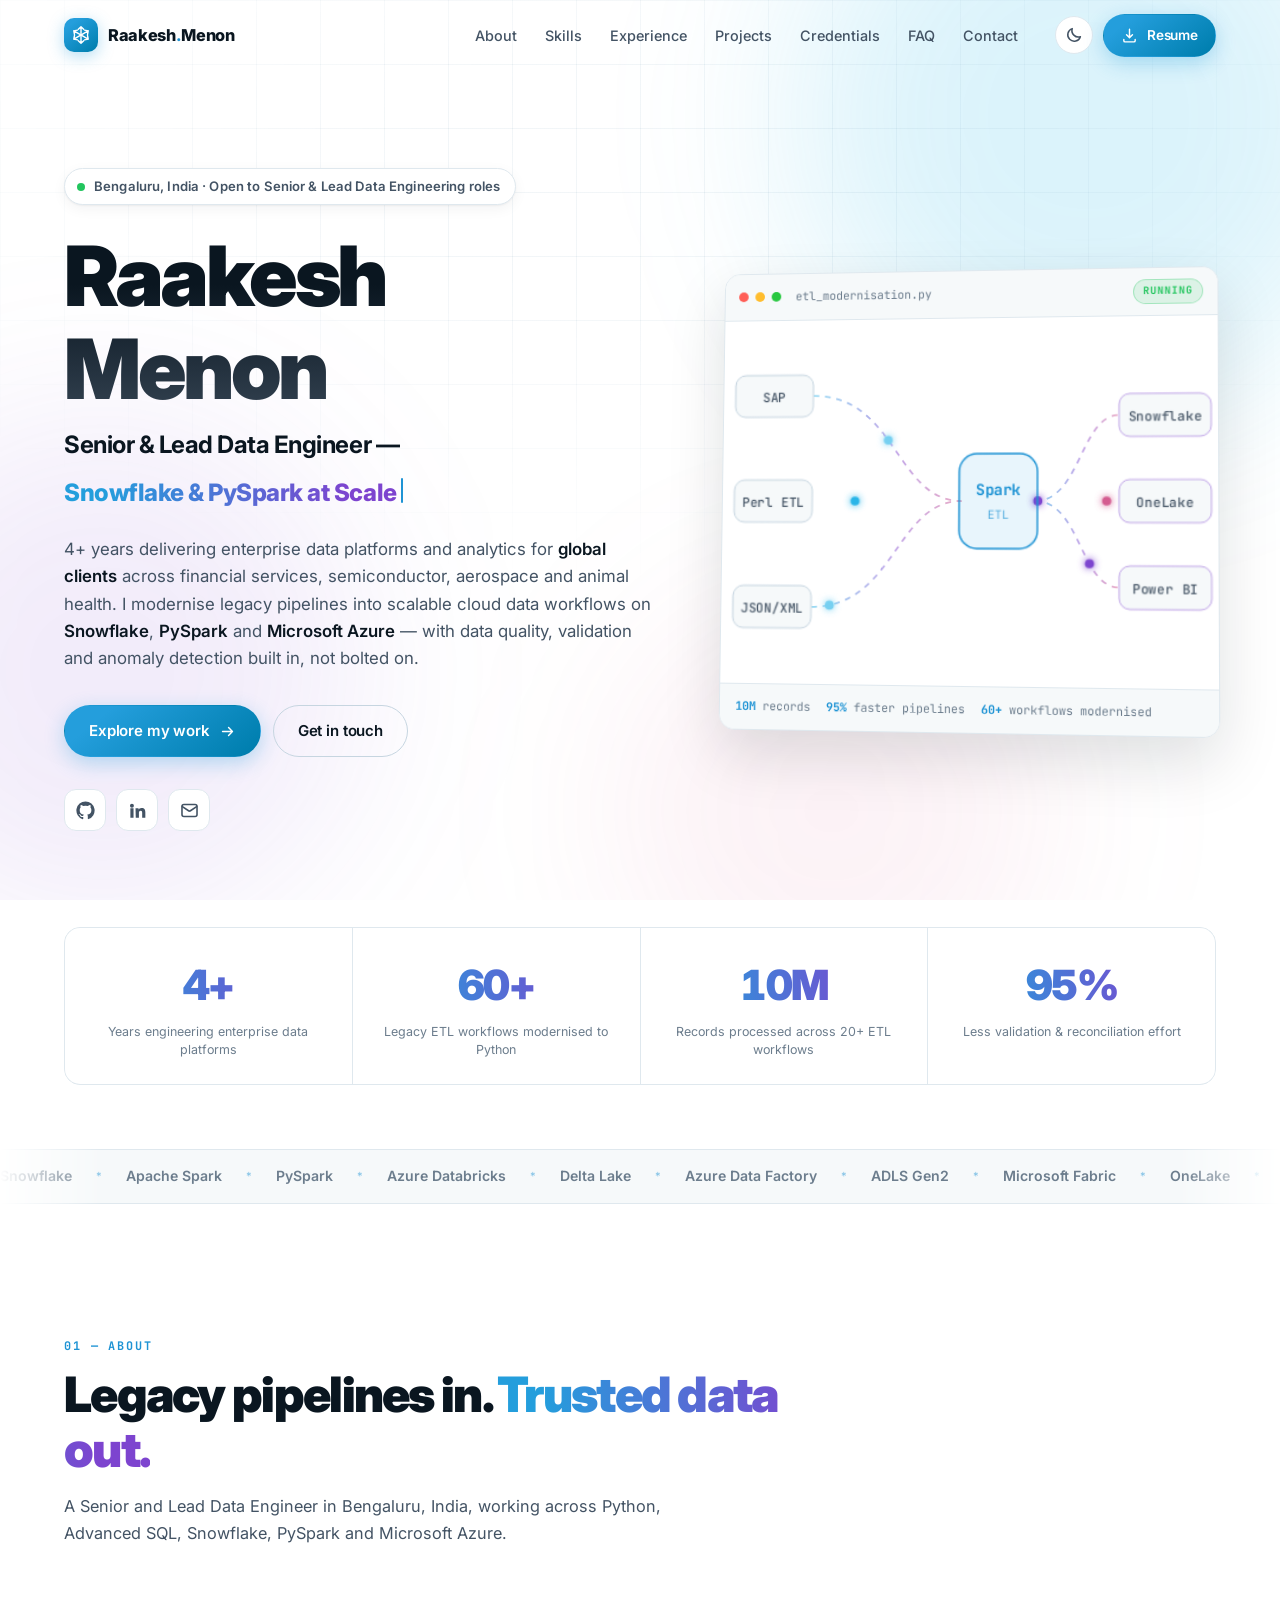
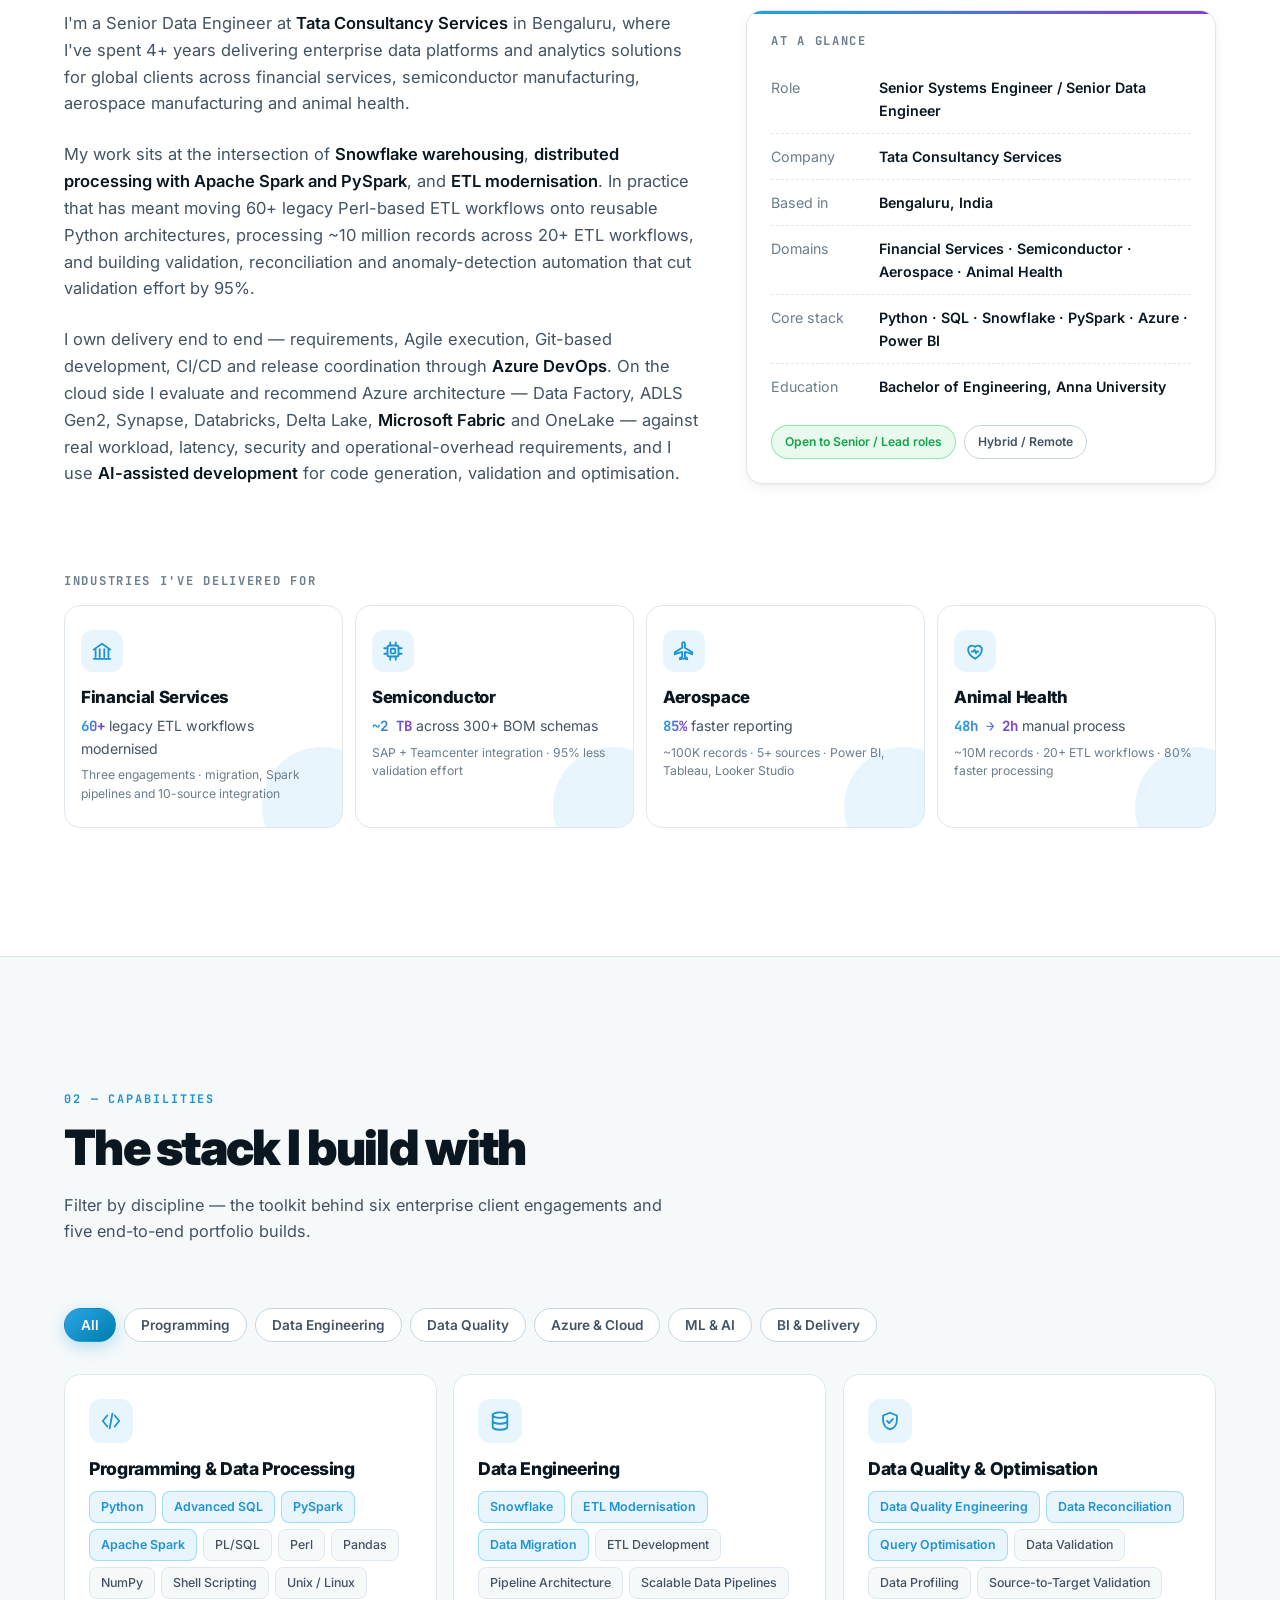
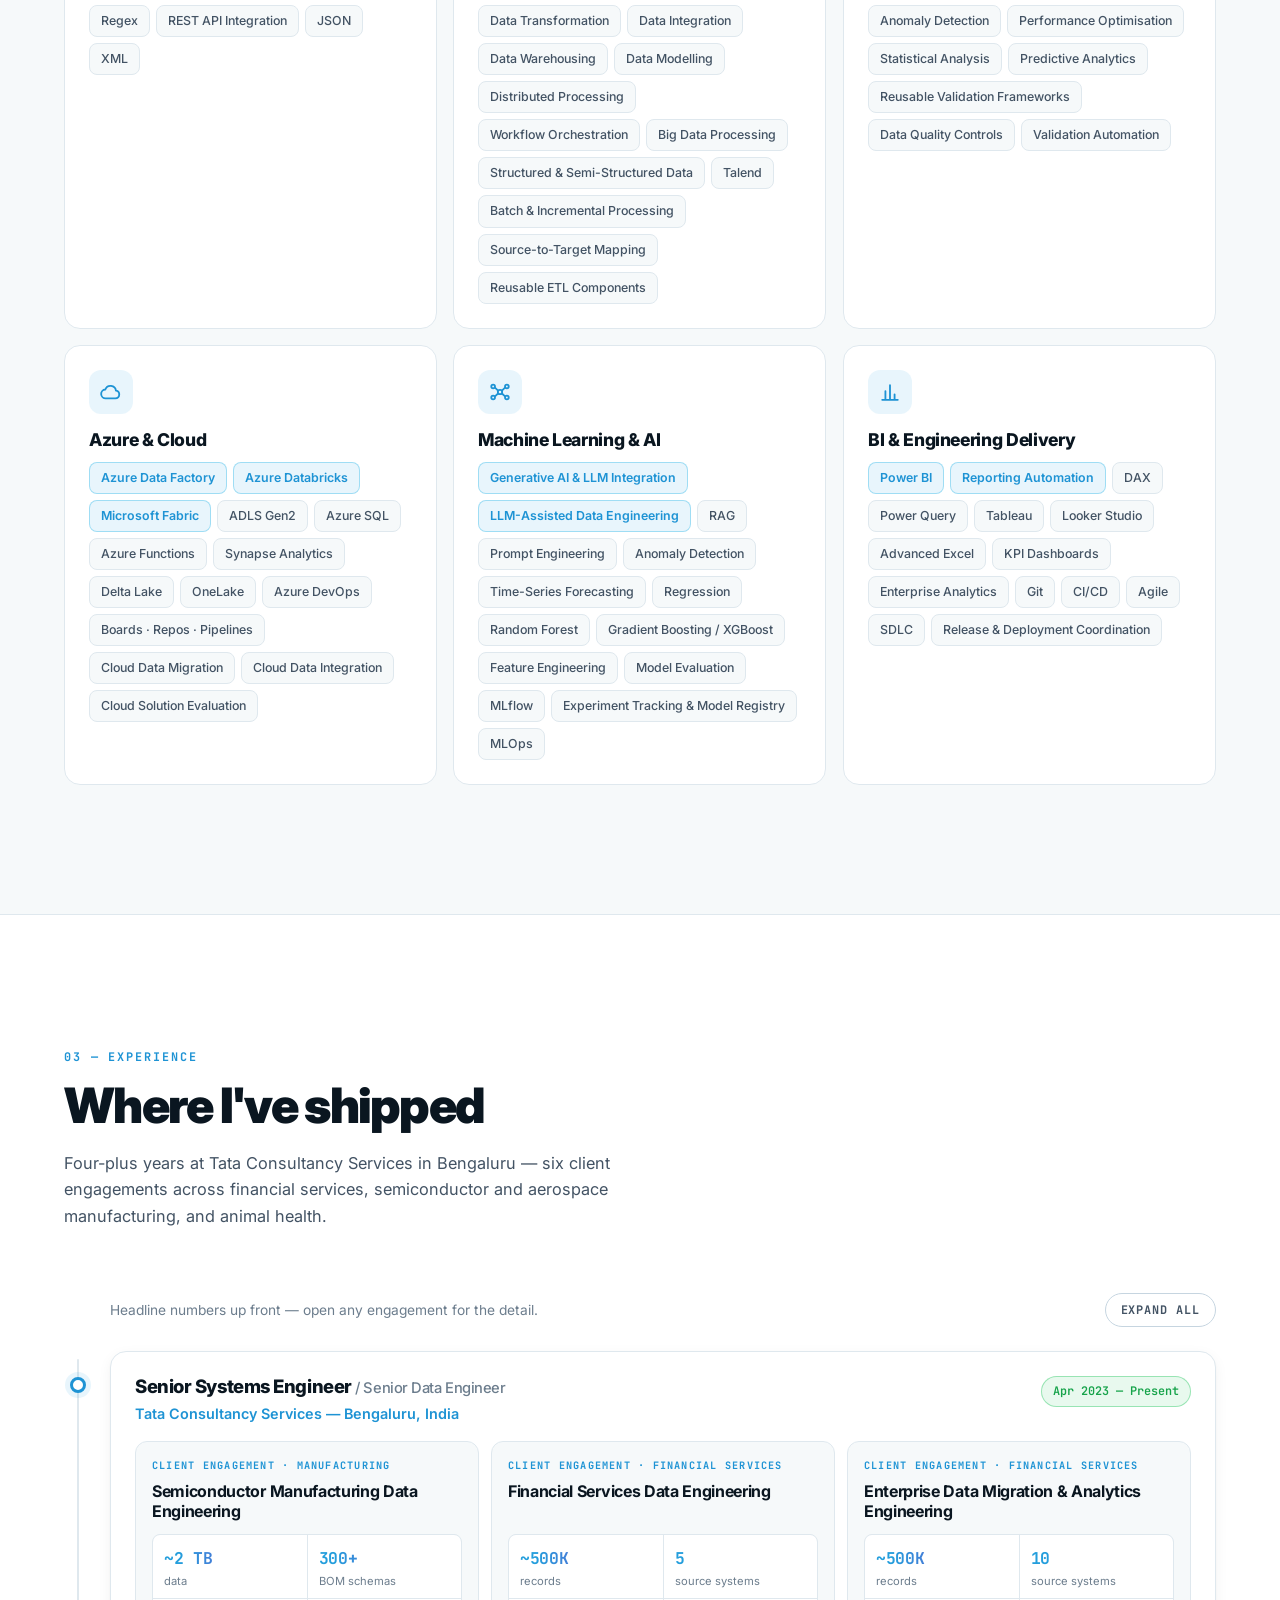
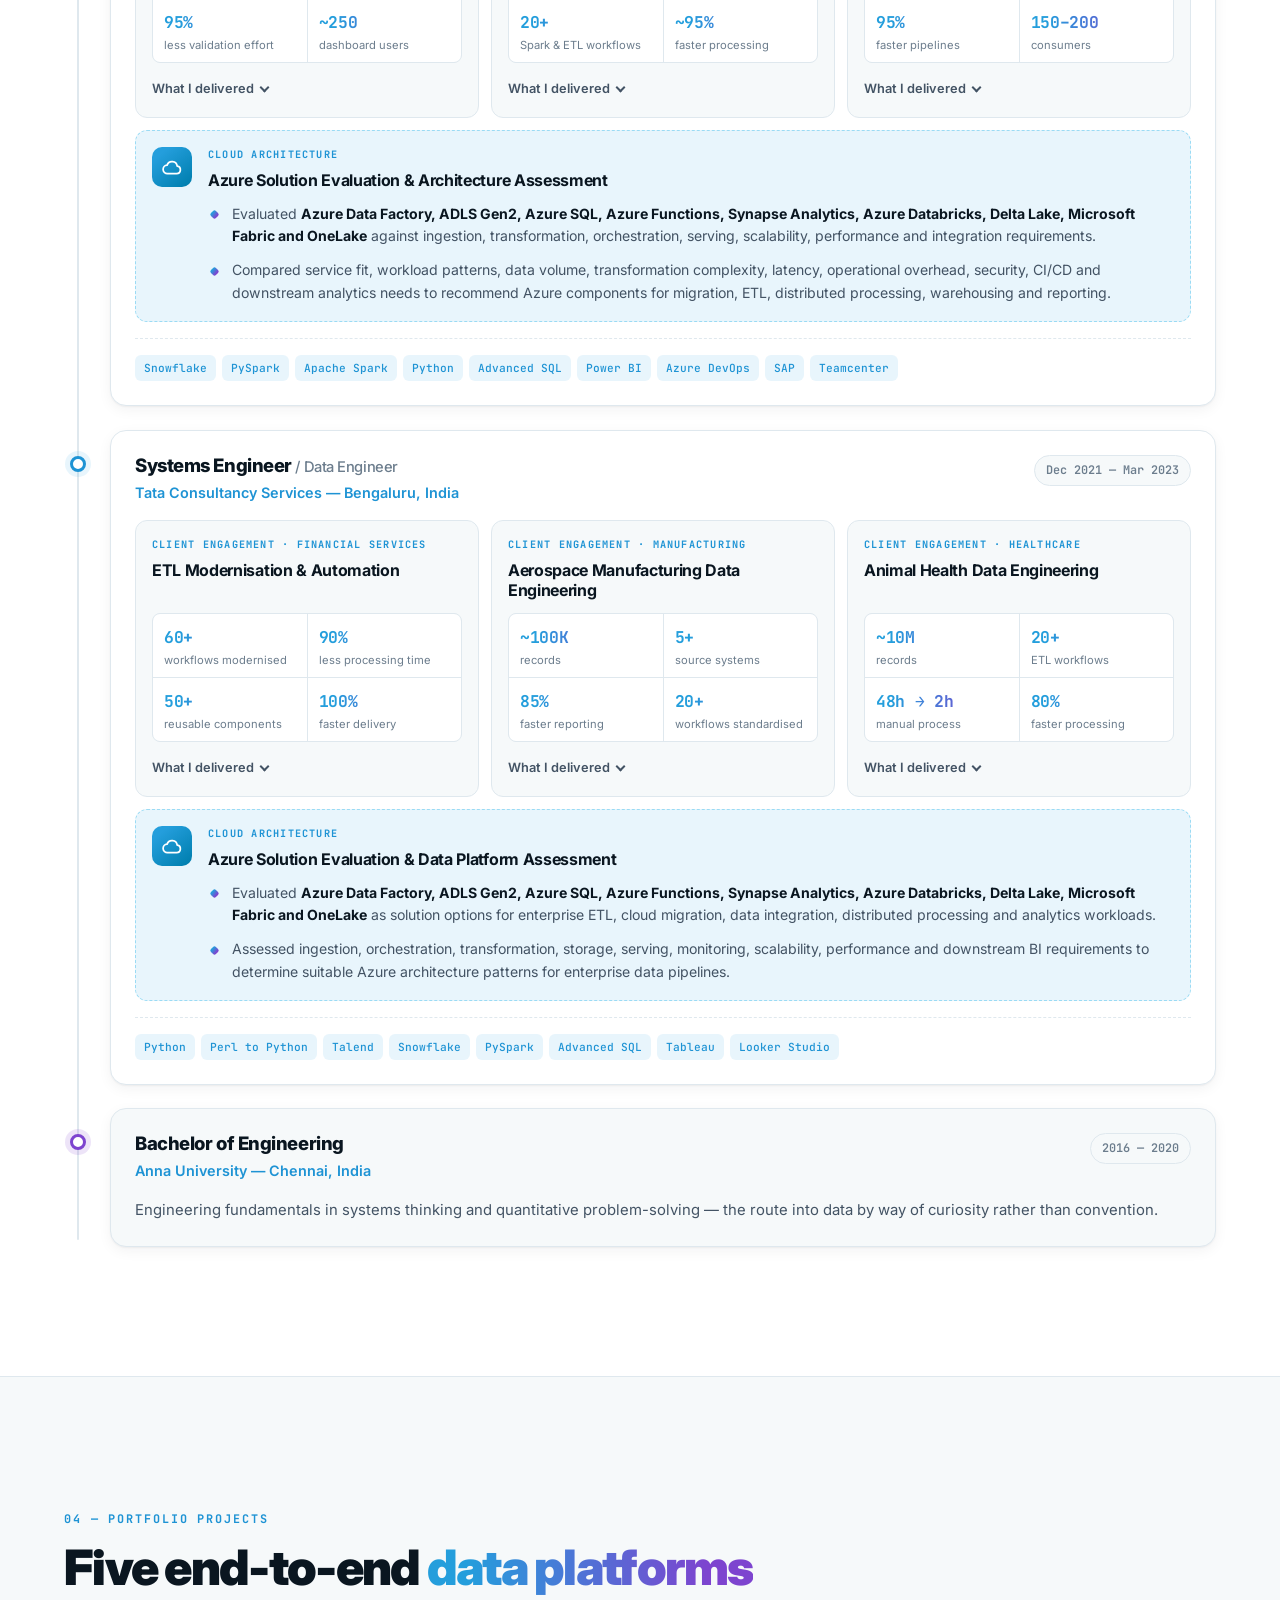
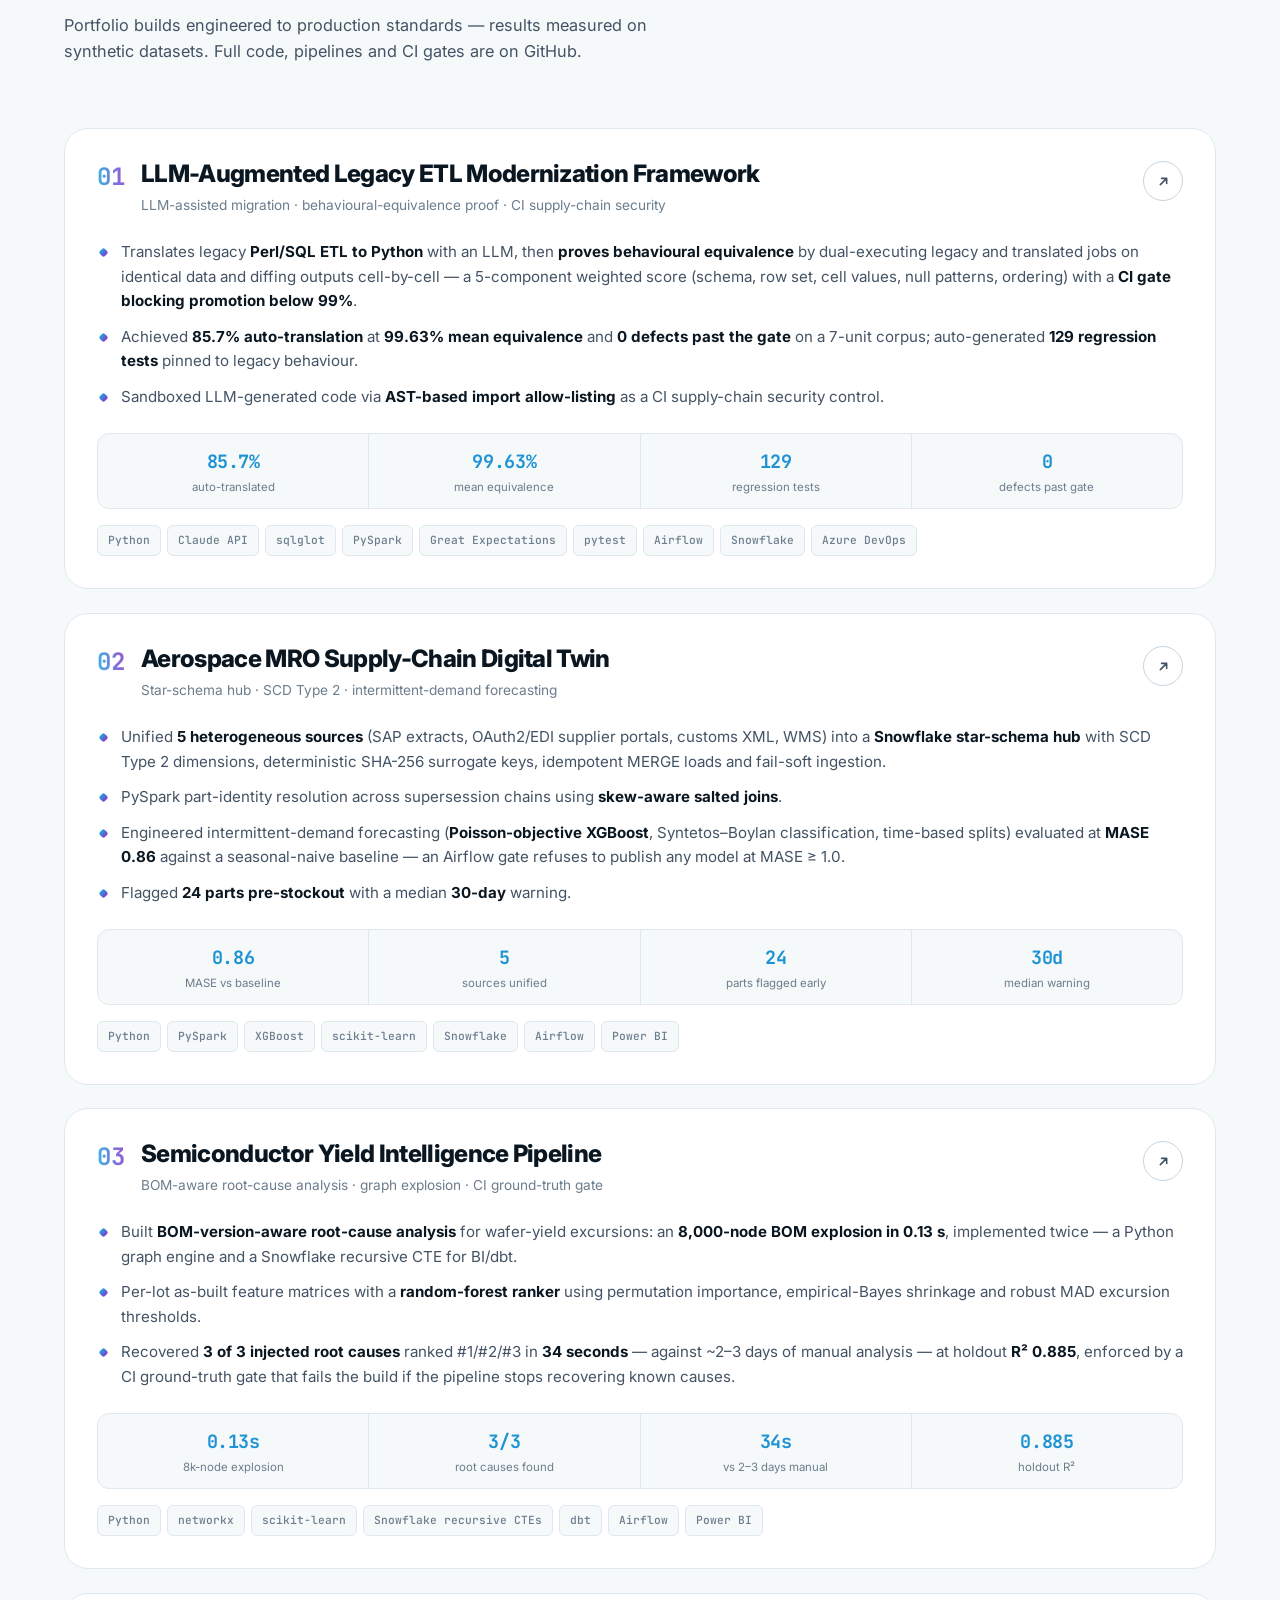
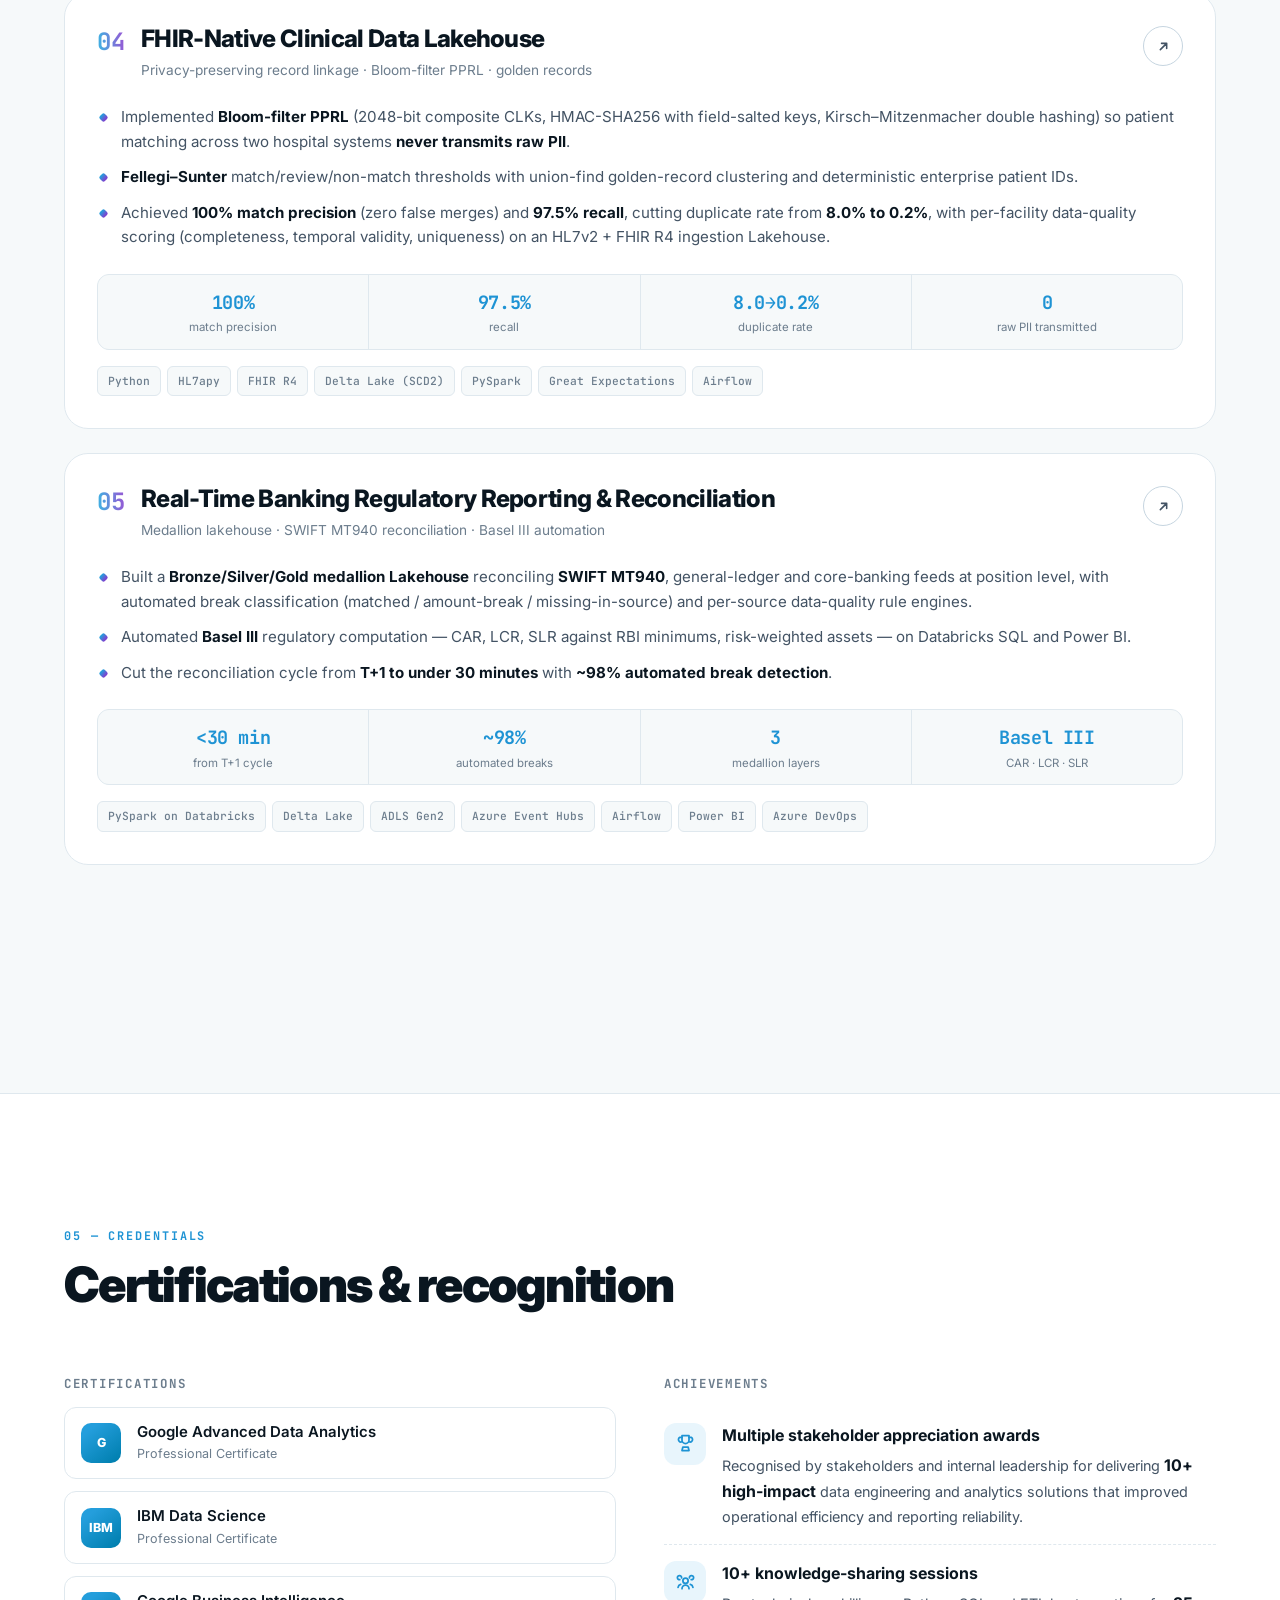
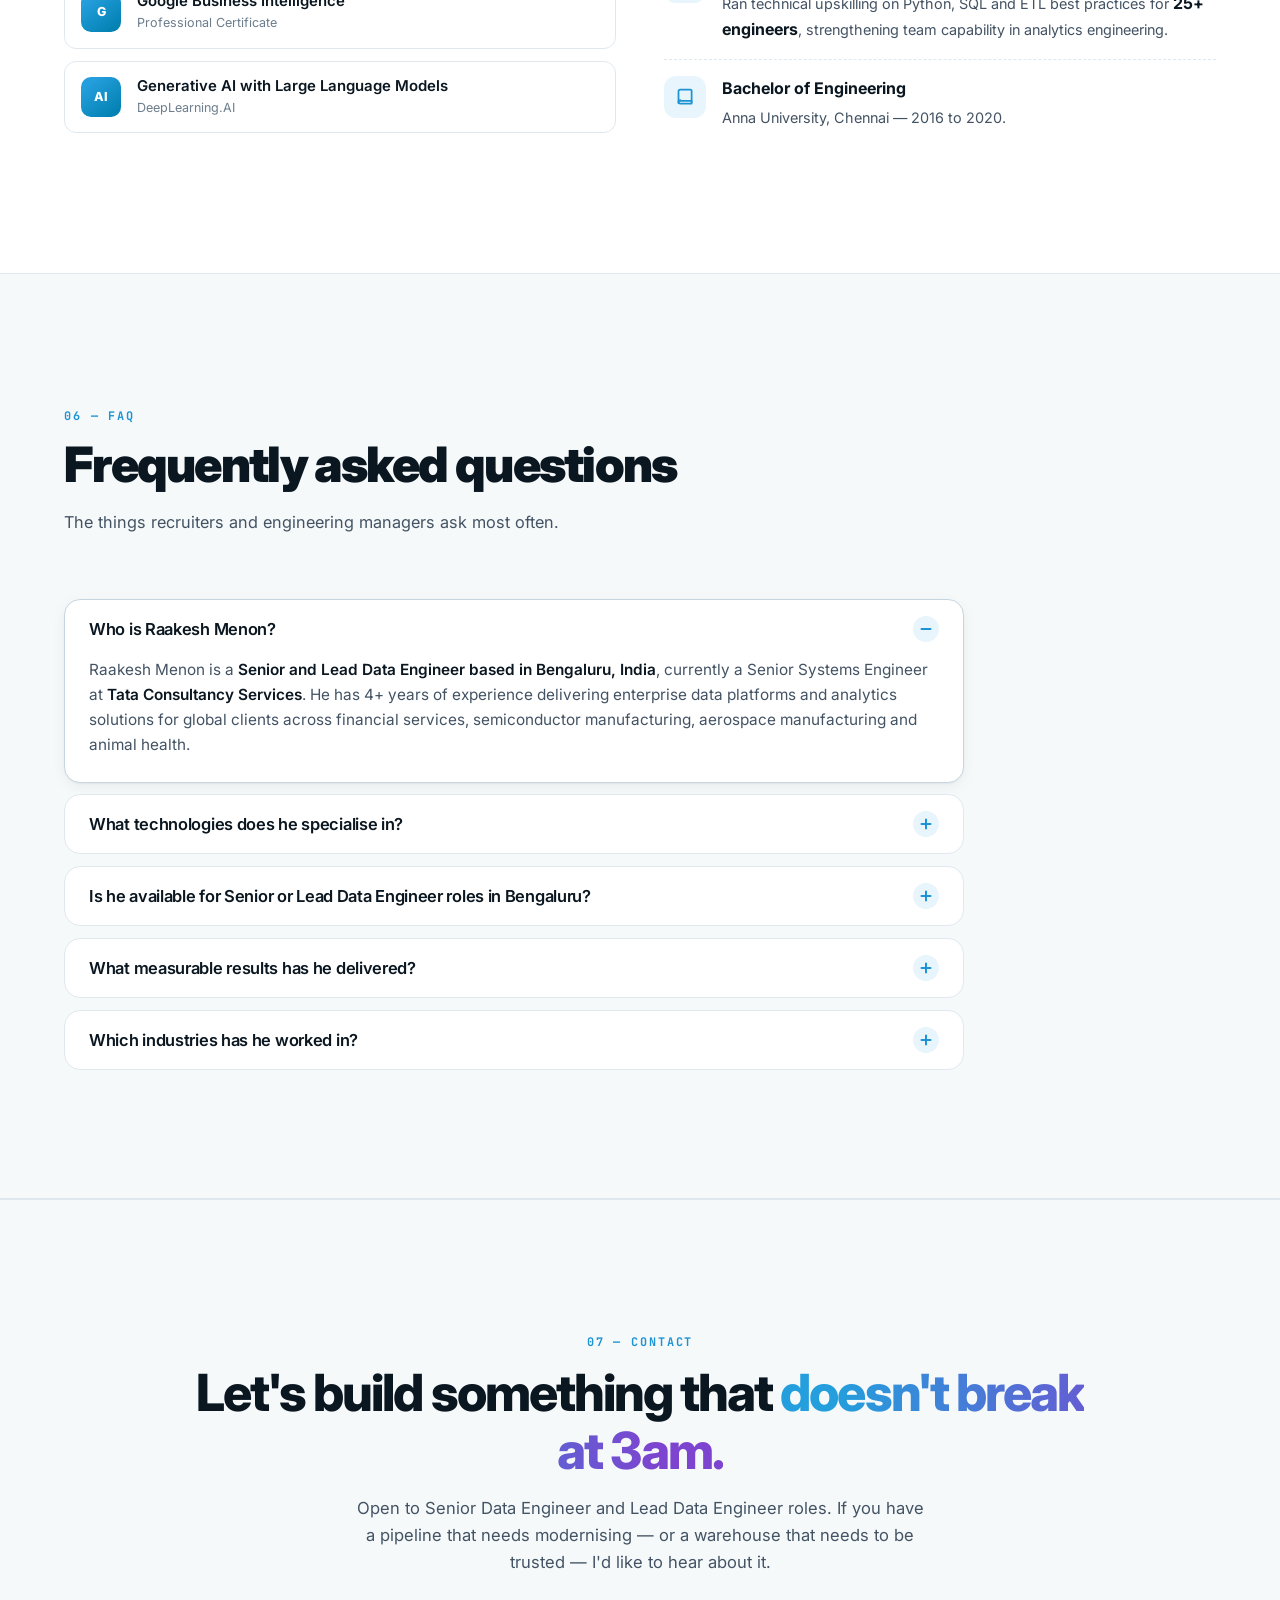
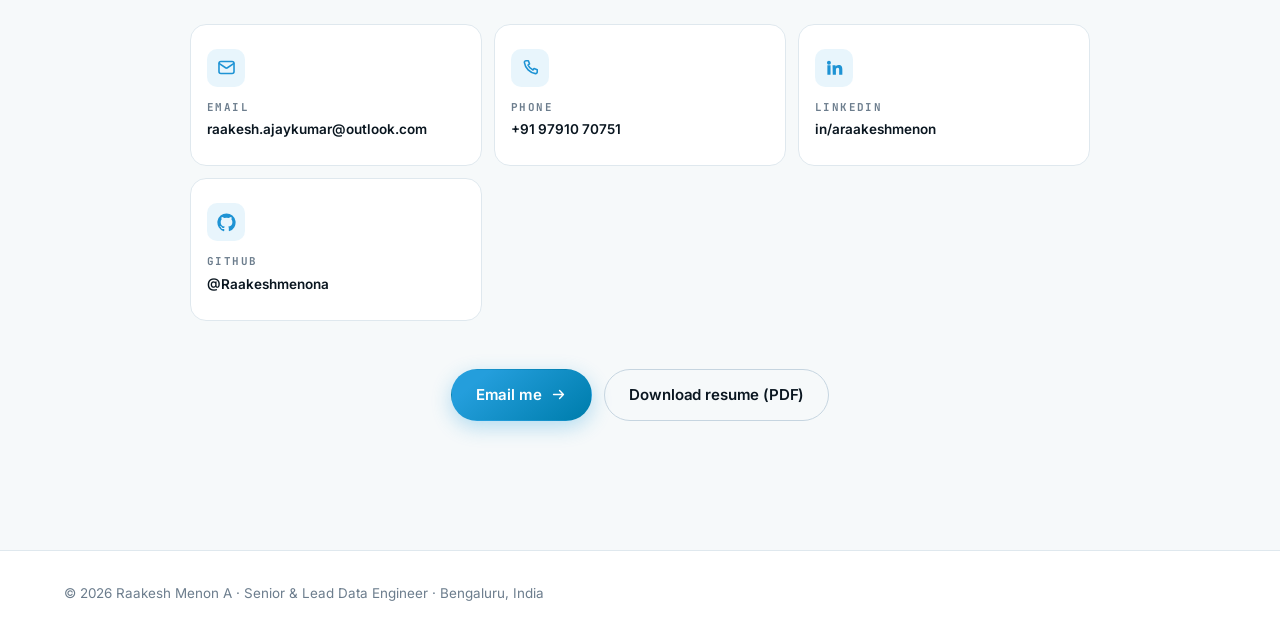
==== index.html @ 98d26bdc "updated changes" ====
<!DOCTYPE html>
<html lang="en-IN" data-theme="dark">
<head>
<meta charset="UTF-8" />
<meta name="viewport" content="width=device-width, initial-scale=1.0" />

<!-- ============ PRIMARY SEO ============ -->
<title>Raakesh Menon | Senior &amp; Lead Data Engineer in Bengaluru</title>
<meta name="description" content="Senior &amp; Lead Data Engineer in Bengaluru with 4+ years building Snowflake, PySpark and Azure data platforms for global clients. See projects and résumé." />
<meta name="author" content="Raakesh Menon A" />
<meta name="robots" content="index, follow, max-image-preview:large, max-snippet:-1, max-video-preview:-1" />
<meta name="googlebot" content="index, follow, max-image-preview:large, max-snippet:-1" />
<link rel="canonical" href="https://raakeshmenona.github.io/" />
<meta name="theme-color" content="#0a1018" />

<!-- Location signals for local/regional queries -->
<meta name="geo.region" content="IN-KA" />
<meta name="geo.placename" content="Bengaluru, Karnataka, India" />
<meta name="geo.position" content="12.9716;77.5946" />
<meta name="ICBM" content="12.9716, 77.5946" />

<!-- ============ OPEN GRAPH ============ -->
<meta property="og:type" content="profile" />
<meta property="og:site_name" content="Raakesh Menon — Senior Data Engineer" />
<meta property="og:locale" content="en_IN" />
<meta property="og:url" content="https://raakeshmenona.github.io/" />
<meta property="og:title" content="Raakesh Menon | Senior &amp; Lead Data Engineer in Bengaluru" />
<meta property="og:description" content="4+ years delivering enterprise data platforms on Snowflake, PySpark and Microsoft Azure for global clients across financial services, semiconductor, aerospace and animal health." />
<meta property="og:image" content="https://raakeshmenona.github.io/assets/img/og-cover.png" />
<meta property="og:image:width" content="1200" />
<meta property="og:image:height" content="630" />
<meta property="og:image:alt" content="Raakesh Menon, Senior &amp; Lead Data Engineer in Bengaluru — Snowflake, PySpark, Microsoft Azure" />
<meta property="profile:first_name" content="Raakesh" />
<meta property="profile:last_name" content="Menon" />

<!-- ============ TWITTER / X CARD ============ -->
<meta name="twitter:card" content="summary_large_image" />
<meta name="twitter:title" content="Raakesh Menon | Senior &amp; Lead Data Engineer in Bengaluru" />
<meta name="twitter:description" content="Snowflake · PySpark · Microsoft Azure · Python ETL modernisation. 4+ years delivering data platforms for global enterprise clients." />
<meta name="twitter:image" content="https://raakeshmenona.github.io/assets/img/og-cover.png" />
<meta name="twitter:image:alt" content="Raakesh Menon, Senior &amp; Lead Data Engineer in Bengaluru" />

<link rel="icon" href="data:image/svg+xml,%3Csvg xmlns='http://www.w3.org/2000/svg' viewBox='0 0 32 32'%3E%3Ctext y='26' font-size='26'%3E%E2%9D%84%3C/text%3E%3C/svg%3E" />
<link rel="apple-touch-icon" href="assets/img/og-cover.png" />
<link rel="manifest" href="site.webmanifest" />
<link rel="preconnect" href="https://fonts.googleapis.com" />
<link rel="preconnect" href="https://fonts.gstatic.com" crossorigin />
<link href="https://fonts.googleapis.com/css2?family=Inter:wght@400;500;600;700;800;900&family=JetBrains+Mono:wght@400;500;700&display=swap" rel="stylesheet" />
<link rel="stylesheet" href="assets/css/style.css" />

<script>
  /* Resolve the theme before first paint so there is no flash of the wrong palette. */
  (function () {
    var t;
    try { t = localStorage.getItem('rm-theme'); } catch (e) {}
    if (!t) t = window.matchMedia('(prefers-color-scheme: light)').matches ? 'light' : 'dark';
    document.documentElement.setAttribute('data-theme', t);
    var m = document.querySelector('meta[name="theme-color"]');
    if (m) m.setAttribute('content', t === 'dark' ? '#070d14' : '#ffffff');
  })();
</script>

<!-- ============ STRUCTURED DATA (schema.org) ============ -->
<script type="application/ld+json">
{
  "@context": "https://schema.org",
  "@graph": [
    {
      "@type": "Person",
      "@id": "https://raakeshmenona.github.io/#person",
      "name": "Raakesh Menon",
      "alternateName": [
        "Raakesh Menon A",
        "A Raakesh Menon"
      ],
      "givenName": "Raakesh",
      "familyName": "Menon",
      "jobTitle": [
        "Senior Data Engineer",
        "Lead Data Engineer"
      ],
      "description": "Senior and Lead Data Engineer based in Bengaluru, India, with 4+ years delivering enterprise data platforms and analytics solutions for global clients across financial services, semiconductor manufacturing, aerospace manufacturing and animal health. Strong in Python, Advanced SQL, Snowflake, PySpark, Apache Spark, ETL modernisation, data migration, data quality and Power BI, with hands-on Microsoft Azure data engineering and solution evaluation.",
      "url": "https://raakeshmenona.github.io/",
      "image": "https://raakeshmenona.github.io/assets/img/og-cover.png",
      "email": "mailto:raakesh.ajaykumar@outlook.com",
      "telephone": "+91-9791070751",
      "knowsLanguage": [
        "en",
        "ta"
      ],
      "address": {
        "@type": "PostalAddress",
        "addressLocality": "Bengaluru",
        "addressRegion": "Karnataka",
        "addressCountry": "IN"
      },
      "homeLocation": {
        "@type": "Place",
        "name": "Bengaluru, Karnataka, India",
        "geo": {
          "@type": "GeoCoordinates",
          "latitude": 12.9716,
          "longitude": 77.5946
        }
      },
      "worksFor": {
        "@type": "Organization",
        "name": "Tata Consultancy Services",
        "url": "https://www.tcs.com/"
      },
      "hasOccupation": {
        "@type": "Occupation",
        "name": "Senior Data Engineer",
        "occupationalCategory": "15-2051.00 Data Scientists / Data Engineers",
        "occupationLocation": {
          "@type": "City",
          "name": "Bengaluru",
          "containedInPlace": {
            "@type": "State",
            "name": "Karnataka"
          }
        },
        "skills": "Python, Advanced SQL, Snowflake, PySpark, Apache Spark, ETL modernisation, data migration, data modelling, distributed data processing, data quality engineering, data reconciliation, anomaly detection, Talend, Azure Data Factory, ADLS Gen2, Azure SQL, Azure Functions, Azure Synapse Analytics, Azure Databricks, Delta Lake, Microsoft Fabric, OneLake, Azure DevOps, Power BI, Tableau, Looker Studio"
      },
      "alumniOf": {
        "@type": "CollegeOrUniversity",
        "name": "Anna University",
        "address": {
          "@type": "PostalAddress",
          "addressLocality": "Chennai",
          "addressRegion": "Tamil Nadu",
          "addressCountry": "IN"
        }
      },
      "knowsAbout": [
        "Snowflake Data Warehousing",
        "Apache Spark",
        "PySpark",
        "Python Data Engineering",
        "Advanced SQL",
        "ETL Development",
        "ETL Modernisation",
        "Data Migration",
        "Data Modelling",
        "Distributed Data Processing",
        "Workflow Orchestration",
        "Talend",
        "Data Quality Engineering",
        "Data Validation",
        "Data Reconciliation",
        "Anomaly Detection",
        "Query Optimisation",
        "Microsoft Azure",
        "Azure Data Factory",
        "Azure Data Lake Storage Gen2",
        "Azure Synapse Analytics",
        "Azure Databricks",
        "Delta Lake",
        "Microsoft Fabric",
        "OneLake",
        "Azure DevOps CI/CD",
        "Power BI",
        "Machine Learning",
        "MLOps",
        "Generative AI",
        "Retrieval-Augmented Generation",
        "LLM-Assisted Data Engineering"
      ],
      "hasCredential": [
        {
          "@type": "EducationalOccupationalCredential",
          "name": "Google Advanced Data Analytics Professional Certificate",
          "credentialCategory": "Professional Certificate",
          "recognizedBy": {
            "@type": "Organization",
            "name": "Google"
          }
        },
        {
          "@type": "EducationalOccupationalCredential",
          "name": "IBM Data Science Professional Certificate",
          "credentialCategory": "Professional Certificate",
          "recognizedBy": {
            "@type": "Organization",
            "name": "IBM"
          }
        },
        {
          "@type": "EducationalOccupationalCredential",
          "name": "Google Business Intelligence Professional Certificate",
          "credentialCategory": "Professional Certificate",
          "recognizedBy": {
            "@type": "Organization",
            "name": "Google"
          }
        },
        {
          "@type": "EducationalOccupationalCredential",
          "name": "Generative AI with Large Language Models",
          "credentialCategory": "Certificate",
          "recognizedBy": {
            "@type": "Organization",
            "name": "DeepLearning.AI"
          }
        }
      ],
      "sameAs": [
        "https://github.com/Raakeshmenona",
        "https://www.linkedin.com/in/araakeshmenon/"
      ]
    },
    {
      "@type": "WebSite",
      "@id": "https://raakeshmenona.github.io/#website",
      "url": "https://raakeshmenona.github.io/",
      "name": "Raakesh Menon — Senior Data Engineer",
      "description": "Portfolio of Raakesh Menon, a Senior and Lead Data Engineer in Bengaluru specialising in Snowflake, PySpark and Microsoft Azure.",
      "inLanguage": "en-IN",
      "publisher": {
        "@id": "https://raakeshmenona.github.io/#person"
      }
    },
    {
      "@type": "ProfilePage",
      "@id": "https://raakeshmenona.github.io/#webpage",
      "url": "https://raakeshmenona.github.io/",
      "name": "Raakesh Menon | Senior & Lead Data Engineer in Bengaluru",
      "isPartOf": {
        "@id": "https://raakeshmenona.github.io/#website"
      },
      "about": {
        "@id": "https://raakeshmenona.github.io/#person"
      },
      "mainEntity": {
        "@id": "https://raakeshmenona.github.io/#person"
      },
      "primaryImageOfPage": "https://raakeshmenona.github.io/assets/img/og-cover.png",
      "inLanguage": "en-IN"
    },
    {
      "@type": "ItemList",
      "@id": "https://raakeshmenona.github.io/#projects",
      "name": "Data engineering projects by Raakesh Menon",
      "itemListOrder": "https://schema.org/ItemListOrderAscending",
      "numberOfItems": 5,
      "itemListElement": [
        {
          "@type": "ListItem",
          "position": 1,
          "item": {
            "@type": "SoftwareSourceCode",
            "name": "LLM-Augmented Legacy ETL Modernization Framework",
            "description": "Translates legacy Perl/SQL ETL to Python with an LLM and proves behavioural equivalence by dual-executing both versions and diffing outputs cell-by-cell, with a CI gate blocking promotion below 99% equivalence.",
            "codeRepository": "https://github.com/Raakeshmenona/etl-modernization-framework",
            "programmingLanguage": "Python",
            "author": {
              "@id": "https://raakeshmenona.github.io/#person"
            }
          }
        },
        {
          "@type": "ListItem",
          "position": 2,
          "item": {
            "@type": "SoftwareSourceCode",
            "name": "Aerospace MRO Supply-Chain Digital Twin",
            "description": "Unifies five heterogeneous sources into a Snowflake star-schema hub with SCD Type 2 dimensions, plus Poisson-objective XGBoost intermittent-demand forecasting evaluated at MASE 0.86.",
            "codeRepository": "https://github.com/Raakeshmenona/aerospace-mro-digital-twin",
            "programmingLanguage": "Python",
            "author": {
              "@id": "https://raakeshmenona.github.io/#person"
            }
          }
        },
        {
          "@type": "ListItem",
          "position": 3,
          "item": {
            "@type": "SoftwareSourceCode",
            "name": "Semiconductor Yield Intelligence Pipeline",
            "description": "BOM-version-aware root-cause analysis for wafer-yield excursions with an 8,000-node BOM explosion in 0.13 seconds and a random-forest ranker guarded by a CI ground-truth gate.",
            "codeRepository": "https://github.com/Raakeshmenona/semiconductor-yield-intelligence",
            "programmingLanguage": "Python",
            "author": {
              "@id": "https://raakeshmenona.github.io/#person"
            }
          }
        },
        {
          "@type": "ListItem",
          "position": 4,
          "item": {
            "@type": "SoftwareSourceCode",
            "name": "FHIR-Native Clinical Data Lakehouse",
            "description": "Bloom-filter privacy-preserving record linkage across two hospital systems with 100% match precision and 97.5% recall, on an HL7v2 and FHIR R4 ingestion Lakehouse.",
            "codeRepository": "https://github.com/Raakeshmenona/fhir-clinical-lakehouse",
            "programmingLanguage": "Python",
            "author": {
              "@id": "https://raakeshmenona.github.io/#person"
            }
          }
        },
        {
          "@type": "ListItem",
          "position": 5,
          "item": {
            "@type": "SoftwareSourceCode",
            "name": "Real-Time Banking Regulatory Reporting & Reconciliation Platform",
            "description": "Bronze/Silver/Gold medallion Lakehouse reconciling SWIFT MT940, general-ledger and core-banking feeds, with automated Basel III computation cutting the reconciliation cycle from T+1 to under 30 minutes.",
            "codeRepository": "https://github.com/Raakeshmenona/banking-regulatory-platform",
            "programmingLanguage": "Python",
            "author": {
              "@id": "https://raakeshmenona.github.io/#person"
            }
          }
        }
      ]
    },
    {
      "@type": "FAQPage",
      "@id": "https://raakeshmenona.github.io/#faq",
      "mainEntity": [
        {
          "@type": "Question",
          "name": "Who is Raakesh Menon?",
          "acceptedAnswer": {
            "@type": "Answer",
            "text": "Raakesh Menon is a Senior and Lead Data Engineer based in Bengaluru, India, currently a Senior Systems Engineer at Tata Consultancy Services. He has 4+ years of experience delivering enterprise data platforms and analytics solutions for global clients across financial services, semiconductor manufacturing, aerospace manufacturing and animal health."
          }
        },
        {
          "@type": "Question",
          "name": "What technologies does Raakesh Menon specialise in?",
          "acceptedAnswer": {
            "@type": "Answer",
            "text": "Python, Advanced SQL, Snowflake, PySpark and Apache Spark for ETL modernisation, data migration and distributed processing, plus Talend and Power BI. On Microsoft Azure he works across Azure Data Factory, ADLS Gen2, Azure SQL, Azure Functions, Synapse Analytics, Azure Databricks, Delta Lake, Microsoft Fabric and OneLake, with Azure DevOps for CI/CD."
          }
        },
        {
          "@type": "Question",
          "name": "Is Raakesh Menon available for Senior or Lead Data Engineer roles in Bengaluru?",
          "acceptedAnswer": {
            "@type": "Answer",
            "text": "Yes. He is open to Senior Data Engineer and Lead Data Engineer roles in Bengaluru, as well as hybrid and remote positions. He can be reached at raakesh.ajaykumar@outlook.com or on +91 97910 70751."
          }
        },
        {
          "@type": "Question",
          "name": "What measurable results has Raakesh Menon delivered?",
          "acceptedAnswer": {
            "@type": "Answer",
            "text": "He modernised 60+ legacy Perl-based ETL workflows into reusable Python architectures, cutting processing time by 90%; processed about 10 million records across 20+ ETL workflows and reduced a 48-hour manual process to about 2 hours; and cut validation and reconciliation effort by 95% on roughly 2 TB of semiconductor manufacturing data, with pipeline and reporting performance improved by 95%."
          }
        },
        {
          "@type": "Question",
          "name": "Which industries has Raakesh Menon worked in?",
          "acceptedAnswer": {
            "@type": "Answer",
            "text": "Financial services, semiconductor manufacturing, aerospace manufacturing and animal health — six client engagements delivered through Tata Consultancy Services."
          }
        }
      ]
    }
  ]
}
</script>
</head>
<body>

<!-- ============ SCROLL PROGRESS ============ -->
<div class="scroll-progress" id="scrollProgress" aria-hidden="true"></div>

<!-- ============ AMBIENT BACKGROUND ============ -->
<div class="ambient" aria-hidden="true">
  <span class="blob blob--1"></span>
  <span class="blob blob--2"></span>
  <span class="blob blob--3"></span>
  <div class="grid-veil"></div>
</div>

<a class="skip-link" href="#main">Skip to content</a>

<!-- ============ NAV ============ -->
<header class="nav" id="nav">
  <div class="nav__inner container">
    <a class="brand" href="#hero" aria-label="Raakesh Menon — home">
      <span class="brand__mark" aria-hidden="true">
        <svg viewBox="0 0 24 24" fill="none" stroke="currentColor" stroke-width="1.7" stroke-linecap="round">
          <path d="M12 2v20M12 2 8.8 5.2M12 2l3.2 3.2M12 22l-3.2-3.2M12 22l3.2-3.2"/>
          <path d="M3.34 7 20.66 17M3.34 7l.86 4.4M3.34 7l4.4-.86M20.66 17l-4.4.86M20.66 17l-.86-4.4"/>
          <path d="M3.34 17 20.66 7M3.34 17l4.4.86M3.34 17l.86-4.4M20.66 7l-.86 4.4M20.66 7l-4.4-.86"/>
        </svg>
      </span>
      <span class="brand__text">Raakesh<span class="brand__dot">.</span>Menon</span>
    </a>

    <nav class="nav__links" id="navLinks" aria-label="Primary">
      <a href="#about">About</a>
      <a href="#skills">Skills</a>
      <a href="#experience">Experience</a>
      <a href="#projects">Projects</a>
      <a href="#credentials">Credentials</a>
      <a href="#faq">FAQ</a>
      <a href="#contact">Contact</a>
    </nav>

    <div class="nav__actions">
      <button class="theme-toggle" id="themeToggle" type="button" aria-label="Toggle colour theme" title="Toggle light / dark">
        <svg class="icon-sun" viewBox="0 0 24 24" fill="none" stroke="currentColor" stroke-width="2" stroke-linecap="round">
          <circle cx="12" cy="12" r="4.2"/><path d="M12 2v2.4M12 19.6V22M4.2 4.2l1.7 1.7M18.1 18.1l1.7 1.7M2 12h2.4M19.6 12H22M4.2 19.8l1.7-1.7M18.1 5.9l1.7-1.7"/>
        </svg>
        <svg class="icon-moon" viewBox="0 0 24 24" fill="none" stroke="currentColor" stroke-width="2" stroke-linecap="round" stroke-linejoin="round">
          <path d="M20.5 14.3A8.6 8.6 0 0 1 9.7 3.5a8.6 8.6 0 1 0 10.8 10.8Z"/>
        </svg>
      </button>

      <a class="btn btn--sm btn--primary nav__cta" href="assets/files/Raakesh_Menon_Senior_Data_Engineer_Resume.pdf" download>
        <svg viewBox="0 0 24 24" fill="none" stroke="currentColor" stroke-width="2" stroke-linecap="round" stroke-linejoin="round"><path d="M12 3v12m0 0 4.2-4.2M12 15l-4.2-4.2M4 17.5v1.8A1.7 1.7 0 0 0 5.7 21h12.6a1.7 1.7 0 0 0 1.7-1.7v-1.8"/></svg>
        Resume
      </a>

      <button class="nav__burger" id="navBurger" type="button" aria-label="Open menu" aria-expanded="false" aria-controls="navLinks">
        <span></span><span></span><span></span>
      </button>
    </div>
  </div>
</header>

<main id="main">

<!-- ============ HERO ============ -->
<section class="hero" id="hero">
  <div class="container hero__grid">

    <div class="hero__copy">
      <p class="hero__eyebrow reveal">
        <span class="pulse-dot" aria-hidden="true"></span>
        Bengaluru, India · Open to Senior &amp; Lead Data Engineering roles
      </p>

      <h1 class="hero__title reveal" data-reveal-delay="60">Raakesh Menon<span class="sr-only"> — Senior &amp; Lead Data Engineer in Bengaluru, India</span></h1>

      <p class="hero__role reveal" data-reveal-delay="120">
        <span class="hero__role-static">Senior &amp; Lead Data Engineer —</span>
        <span class="rotator" id="rotator" aria-live="polite"><span class="rotator__text">Snowflake &amp; PySpark at Scale</span><span class="rotator__caret" aria-hidden="true"></span></span>
      </p>

      <p class="hero__lede reveal" data-reveal-delay="180">
        4+ years delivering enterprise data platforms and analytics for <strong>global clients</strong> across
        financial services, semiconductor, aerospace and animal health. I modernise legacy pipelines into
        scalable cloud data workflows on <strong>Snowflake</strong>, <strong>PySpark</strong> and
        <strong>Microsoft Azure</strong> — with data quality, validation and anomaly detection built in,
        not bolted on.
      </p>

      <div class="hero__cta reveal" data-reveal-delay="240">
        <a class="btn btn--primary" href="#projects">
          Explore my work
          <svg viewBox="0 0 24 24" fill="none" stroke="currentColor" stroke-width="2" stroke-linecap="round" stroke-linejoin="round"><path d="M5 12h14m0 0-5.5-5.5M19 12l-5.5 5.5"/></svg>
        </a>
        <a class="btn btn--ghost" href="#contact">Get in touch</a>
      </div>

      <div class="hero__social reveal" data-reveal-delay="300">
        <a href="https://github.com/Raakeshmenona" target="_blank" rel="me noopener noreferrer" aria-label="GitHub">
          <svg viewBox="0 0 24 24" fill="currentColor"><path d="M12 .5a11.5 11.5 0 0 0-3.64 22.42c.58.1.79-.25.79-.56v-2.2c-3.2.7-3.88-1.37-3.88-1.37-.53-1.34-1.29-1.7-1.29-1.7-1.05-.72.08-.7.08-.7 1.16.08 1.77 1.19 1.77 1.19 1.03 1.77 2.7 1.26 3.36.96.1-.75.4-1.26.73-1.55-2.55-.29-5.24-1.28-5.24-5.7 0-1.26.45-2.29 1.19-3.1-.12-.29-.52-1.46.11-3.05 0 0 .97-.31 3.18 1.18a11 11 0 0 1 5.79 0c2.2-1.49 3.17-1.18 3.17-1.18.63 1.59.23 2.76.11 3.05.74.81 1.19 1.84 1.19 3.1 0 4.43-2.7 5.4-5.27 5.69.42.36.79 1.07.79 2.15v3.19c0 .31.21.67.8.56A11.5 11.5 0 0 0 12 .5Z"/></svg>
        </a>
        <a href="https://www.linkedin.com/in/araakeshmenon/" target="_blank" rel="me noopener noreferrer" aria-label="LinkedIn">
          <svg viewBox="0 0 24 24" fill="currentColor"><path d="M4.98 3.5a2.5 2.5 0 1 1 0 5 2.5 2.5 0 0 1 0-5ZM3 9h4v12H3zM9.5 9h3.8v1.64h.05c.53-.95 1.83-1.95 3.77-1.95 4.03 0 4.78 2.5 4.78 5.76V21h-4v-5.6c0-1.34-.03-3.06-1.9-3.06-1.9 0-2.2 1.45-2.2 2.96V21h-4Z"/></svg>
        </a>
        <a href="mailto:raakesh.ajaykumar@outlook.com" aria-label="Email">
          <svg viewBox="0 0 24 24" fill="none" stroke="currentColor" stroke-width="2" stroke-linecap="round" stroke-linejoin="round"><rect x="2.5" y="4.5" width="19" height="15" rx="2.5"/><path d="m3 7 8.3 5.6a1.2 1.2 0 0 0 1.4 0L21 7"/></svg>
        </a>
      </div>
    </div>

    <!-- Animated pipeline visual -->
    <div class="hero__visual reveal" data-reveal-delay="220" aria-hidden="true">
      <div class="pipeline-card">
        <div class="pipeline-card__bar">
          <span class="dot dot--r"></span><span class="dot dot--y"></span><span class="dot dot--g"></span>
          <span class="pipeline-card__title">etl_modernisation.py</span>
          <span class="pipeline-card__badge">running</span>
        </div>

        <svg class="pipeline" viewBox="0 0 420 300" role="img">
          <defs>
            <linearGradient id="flowGrad" x1="0" y1="0" x2="1" y2="0">
              <stop offset="0%" stop-color="#29b5e8"/>
              <stop offset="55%" stop-color="#7d44cf"/>
              <stop offset="100%" stop-color="#d45b90"/>
            </linearGradient>
            <filter id="soft"><feGaussianBlur stdDeviation="3" result="b"/><feMerge><feMergeNode in="b"/><feMergeNode in="SourceGraphic"/></feMerge></filter>
          </defs>

          <g class="pipe-edges" stroke="url(#flowGrad)" stroke-width="1.5" fill="none">
            <path id="p1" d="M78 60 C150 60 150 150 206 150"/>
            <path id="p2" d="M78 150 C140 150 150 150 206 150"/>
            <path id="p3" d="M78 240 C150 240 150 150 206 150"/>
            <path id="p4" d="M268 150 C306 150 306 78 338 78"/>
            <path id="p5" d="M268 150 C306 150 306 150 338 150"/>
            <path id="p6" d="M268 150 C306 150 306 222 338 222"/>
          </g>

          <g filter="url(#soft)">
            <circle class="packet" r="3.8" fill="#76d0f1"><animateMotion dur="2.6s" repeatCount="indefinite"><mpath href="#p1"/></animateMotion></circle>
            <circle class="packet" r="3.8" fill="#29b5e8"><animateMotion dur="2.6s" begin="0.5s" repeatCount="indefinite"><mpath href="#p2"/></animateMotion></circle>
            <circle class="packet" r="3.8" fill="#76d0f1"><animateMotion dur="2.6s" begin="1s" repeatCount="indefinite"><mpath href="#p3"/></animateMotion></circle>
            <circle class="packet" r="3.8" fill="#7d44cf"><animateMotion dur="2.4s" begin="1.4s" repeatCount="indefinite"><mpath href="#p4"/></animateMotion></circle>
            <circle class="packet" r="3.8" fill="#d45b90"><animateMotion dur="2.4s" begin="1.8s" repeatCount="indefinite"><mpath href="#p5"/></animateMotion></circle>
            <circle class="packet" r="3.8" fill="#7d44cf"><animateMotion dur="2.4s" begin="2.2s" repeatCount="indefinite"><mpath href="#p6"/></animateMotion></circle>
          </g>

          <g class="pipe-node"><rect x="10" y="42" width="68" height="36" rx="9"/><text x="44" y="65">SAP</text></g>
          <g class="pipe-node"><rect x="10" y="132" width="68" height="36" rx="9"/><text x="44" y="155">Perl ETL</text></g>
          <g class="pipe-node"><rect x="10" y="222" width="68" height="36" rx="9"/><text x="44" y="245">JSON/XML</text></g>

          <g class="pipe-core">
            <rect x="204" y="110" width="66" height="80" rx="15"/>
            <text x="237" y="145">Spark</text>
            <text x="237" y="165" class="sub">ETL</text>
          </g>

          <g class="pipe-node pipe-node--out"><rect x="338" y="60" width="76" height="36" rx="9"/><text x="376" y="83">Snowflake</text></g>
          <g class="pipe-node pipe-node--out"><rect x="338" y="132" width="76" height="36" rx="9"/><text x="376" y="155">OneLake</text></g>
          <g class="pipe-node pipe-node--out"><rect x="338" y="204" width="76" height="36" rx="9"/><text x="376" y="227">Power BI</text></g>
        </svg>

        <div class="pipeline-card__foot">
          <span><b>10M</b> records</span>
          <span><b>95%</b> faster pipelines</span>
          <span><b>60+</b> workflows modernised</span>
        </div>
      </div>
    </div>
  </div>

  <!-- Metrics band -->
  <div class="container">
    <div class="metrics reveal">
      <div class="metric"><span class="metric__num" data-count="4" data-suffix="+">0</span><span class="metric__label">Years engineering enterprise data platforms</span></div>
      <div class="metric"><span class="metric__num" data-count="60" data-suffix="+">0</span><span class="metric__label">Legacy ETL workflows modernised to Python</span></div>
      <div class="metric"><span class="metric__num" data-count="10" data-suffix="M">0</span><span class="metric__label">Records processed across 20+ ETL workflows</span></div>
      <div class="metric"><span class="metric__num" data-count="95" data-suffix="%">0</span><span class="metric__label">Less validation &amp; reconciliation effort</span></div>
    </div>
  </div>
</section>

<!-- ============ MARQUEE ============ -->
<div class="marquee" aria-hidden="true">
  <div class="marquee__track">
    <span>Snowflake</span><i>*</i><span>Apache Spark</span><i>*</i><span>PySpark</span><i>*</i><span>Azure Databricks</span><i>*</i><span>Delta Lake</span><i>*</i><span>Azure Data Factory</span><i>*</i><span>ADLS Gen2</span><i>*</i><span>Microsoft Fabric</span><i>*</i><span>OneLake</span><i>*</i><span>Synapse Analytics</span><i>*</i><span>Talend</span><i>*</i><span>Python</span><i>*</i><span>Advanced SQL</span><i>*</i><span>Power BI</span><i>*</i><span>Azure DevOps</span><i>*</i><span>Snowflake</span><i>*</i><span>Apache Spark</span><i>*</i><span>PySpark</span><i>*</i><span>Azure Databricks</span><i>*</i><span>Delta Lake</span><i>*</i><span>Azure Data Factory</span><i>*</i><span>ADLS Gen2</span><i>*</i><span>Microsoft Fabric</span><i>*</i><span>OneLake</span><i>*</i><span>Synapse Analytics</span><i>*</i><span>Talend</span><i>*</i><span>Python</span><i>*</i><span>Advanced SQL</span><i>*</i><span>Power BI</span><i>*</i><span>Azure DevOps</span><i>*</i>
  </div>
</div>

<!-- ============ ABOUT ============ -->
<section class="section" id="about">
  <div class="container">
    <div class="section__head reveal">
      <span class="kicker">01 — About</span>
      <h2 class="section__title">Legacy pipelines in. <span class="grad">Trusted data out.</span></h2>
      <p class="section__sub">A Senior and Lead Data Engineer in Bengaluru, India, working across Python, Advanced SQL, Snowflake, PySpark and Microsoft Azure.</p>
    </div>

    <div class="about__grid">
      <div class="about__prose reveal">
        <p>
          I'm a Senior Data Engineer at <strong>Tata Consultancy Services</strong> in Bengaluru, where I've spent
          4+ years delivering enterprise data platforms and analytics solutions for global clients across
          financial services, semiconductor manufacturing, aerospace manufacturing and animal health.
        </p>
        <p>
          My work sits at the intersection of <strong>Snowflake warehousing</strong>,
          <strong>distributed processing with Apache Spark and PySpark</strong>, and <strong>ETL
          modernisation</strong>. In practice that has meant moving 60+ legacy Perl-based ETL workflows onto
          reusable Python architectures, processing ~10 million records across 20+ ETL workflows, and building
          validation, reconciliation and anomaly-detection automation that cut validation effort by 95%.
        </p>
        <p>
          I own delivery end to end — requirements, Agile execution, Git-based development, CI/CD and release
          coordination through <strong>Azure DevOps</strong>. On the cloud side I evaluate and recommend Azure
          architecture — Data Factory, ADLS Gen2, Synapse, Databricks, Delta Lake, <strong>Microsoft Fabric</strong>
          and OneLake — against real workload, latency, security and operational-overhead requirements, and I use
          <strong>AI-assisted development</strong> for code generation, validation and optimisation.
        </p>
      </div>

      <aside class="about__facts reveal" data-reveal-delay="120">
        <h3 class="about__facts-title">At a glance</h3>
        <ul class="facts">
          <li><span>Role</span><b>Senior Systems Engineer / Senior Data Engineer</b></li>
          <li><span>Company</span><b>Tata Consultancy Services</b></li>
          <li><span>Based in</span><b>Bengaluru, India</b></li>
          <li><span>Domains</span><b>Financial Services · Semiconductor · Aerospace · Animal Health</b></li>
          <li><span>Core stack</span><b>Python · SQL · Snowflake · PySpark · Azure · Power BI</b></li>
          <li><span>Education</span><b>Bachelor of Engineering, Anna University</b></li>
        </ul>
        <div class="about__badges">
          <span class="chip chip--ok">Open to Senior / Lead roles</span>
          <span class="chip">Hybrid / Remote</span>
        </div>
      </aside>
    </div>

    <div class="domains">
      <h3 class="domains__title reveal">Industries I've delivered for</h3>
      <div class="domains__grid">
        <div class="domain reveal">
          <span class="domain__icon" aria-hidden="true"><svg viewBox="0 0 24 24" fill="none" stroke="currentColor" stroke-width="2" stroke-linecap="round" stroke-linejoin="round"><path d="M3 10.5 12 4l9 6.5M5 10v8.5M9.5 10v8.5M14.5 10v8.5M19 10v8.5M3 20.5h18"/></svg></span>
          <h4 class="domain__name">Financial Services</h4>
          <p class="domain__stat"><b>60+</b> legacy ETL workflows modernised</p>
          <p class="domain__note">Three engagements · migration, Spark pipelines and 10-source integration</p>
        </div>
        <div class="domain reveal" data-reveal-delay="60">
          <span class="domain__icon" aria-hidden="true"><svg viewBox="0 0 24 24" fill="none" stroke="currentColor" stroke-width="2" stroke-linecap="round" stroke-linejoin="round"><rect x="6" y="6" width="12" height="12" rx="2"/><rect x="9.5" y="9.5" width="5" height="5" rx="1"/><path d="M9 2.5V6M15 2.5V6M9 18v3.5M15 18v3.5M2.5 9H6M2.5 15H6M18 9h3.5M18 15h3.5"/></svg></span>
          <h4 class="domain__name">Semiconductor</h4>
          <p class="domain__stat"><b>~2 TB</b> across 300+ BOM schemas</p>
          <p class="domain__note">SAP + Teamcenter integration · 95% less validation effort</p>
        </div>
        <div class="domain reveal" data-reveal-delay="120">
          <span class="domain__icon" aria-hidden="true"><svg viewBox="0 0 24 24" fill="none" stroke="currentColor" stroke-width="2" stroke-linecap="round" stroke-linejoin="round"><path d="M21 15.5v-2l-8-5V3.8a1.5 1.5 0 0 0-3 0V8.5l-8 5v2l8-2.5v5l-2.5 1.8V21l4-1 4 1v-1.2L13 18v-5Z"/></svg></span>
          <h4 class="domain__name">Aerospace</h4>
          <p class="domain__stat"><b>85%</b> faster reporting</p>
          <p class="domain__note">~100K records · 5+ sources · Power BI, Tableau, Looker Studio</p>
        </div>
        <div class="domain reveal" data-reveal-delay="180">
          <span class="domain__icon" aria-hidden="true"><svg viewBox="0 0 24 24" fill="none" stroke="currentColor" stroke-width="2" stroke-linecap="round" stroke-linejoin="round"><path d="M12 20.5s-7.5-4.6-7.5-10.2A4.3 4.3 0 0 1 12 7.6a4.3 4.3 0 0 1 7.5 2.7c0 5.6-7.5 10.2-7.5 10.2Z"/><path d="M8.5 12.5h2l1-2 1.5 4 1-2h1.5"/></svg></span>
          <h4 class="domain__name">Animal Health</h4>
          <p class="domain__stat"><b>48h → 2h</b> manual process</p>
          <p class="domain__note">~10M records · 20+ ETL workflows · 80% faster processing</p>
        </div>
      </div>
    </div>
  </div>
</section>

<!-- ============ SKILLS ============ -->
<section class="section section--alt" id="skills">
  <div class="container">
    <div class="section__head reveal">
      <span class="kicker">02 — Capabilities</span>
      <h2 class="section__title">The stack I build with</h2>
      <p class="section__sub">Filter by discipline — the toolkit behind six enterprise client engagements and five end-to-end portfolio builds.</p>
    </div>

    <div class="filter-bar reveal">
      <button class="filter is-active" data-filter="all" type="button">All</button>
      <button class="filter" data-filter="lang" type="button">Programming</button>
      <button class="filter" data-filter="de" type="button">Data Engineering</button>
      <button class="filter" data-filter="dq" type="button">Data Quality</button>
      <button class="filter" data-filter="azure" type="button">Azure &amp; Cloud</button>
      <button class="filter" data-filter="ml" type="button">ML &amp; AI</button>
      <button class="filter" data-filter="bi" type="button">BI &amp; Delivery</button>
    </div>

    <div class="skill-grid" id="skillGrid">

      <article class="skill-card reveal" data-cat="lang">
        <div class="skill-card__icon">
          <svg viewBox="0 0 24 24" fill="none" stroke="currentColor" stroke-width="2" stroke-linecap="round" stroke-linejoin="round"><path d="m8 6-5 6 5 6M16 6l5 6-5 6M13.5 4l-3 16"/></svg>
        </div>
        <h3>Programming &amp; Data Processing</h3>
        <div class="tags">
          <span class="tag--hero">Python</span><span class="tag--hero">Advanced SQL</span><span class="tag--hero">PySpark</span><span class="tag--hero">Apache Spark</span><span>PL/SQL</span><span>Perl</span><span>Pandas</span><span>NumPy</span><span>Shell Scripting</span><span>Unix / Linux</span><span>Regex</span><span>REST API Integration</span><span>JSON</span><span>XML</span>
        </div>
      </article>

      <article class="skill-card reveal" data-cat="de" data-reveal-delay="60">
        <div class="skill-card__icon">
          <svg viewBox="0 0 24 24" fill="none" stroke="currentColor" stroke-width="2" stroke-linecap="round" stroke-linejoin="round"><ellipse cx="12" cy="5.5" rx="8" ry="3"/><path d="M4 5.5v13c0 1.66 3.58 3 8 3s8-1.34 8-3v-13M4 12c0 1.66 3.58 3 8 3s8-1.34 8-3"/></svg>
        </div>
        <h3>Data Engineering</h3>
        <div class="tags">
          <span class="tag--hero">Snowflake</span><span class="tag--hero">ETL Modernisation</span><span class="tag--hero">Data Migration</span><span>ETL Development</span><span>Pipeline Architecture</span><span>Scalable Data Pipelines</span><span>Data Transformation</span><span>Data Integration</span><span>Data Warehousing</span><span>Data Modelling</span><span>Distributed Processing</span><span>Workflow Orchestration</span><span>Big Data Processing</span><span>Structured &amp; Semi-Structured Data</span><span>Talend</span><span>Batch &amp; Incremental Processing</span><span>Source-to-Target Mapping</span><span>Reusable ETL Components</span>
        </div>
      </article>

      <article class="skill-card reveal" data-cat="dq" data-reveal-delay="120">
        <div class="skill-card__icon">
          <svg viewBox="0 0 24 24" fill="none" stroke="currentColor" stroke-width="2" stroke-linecap="round" stroke-linejoin="round"><path d="M12 3 4.5 6v5.5c0 4.6 3.2 8.4 7.5 9.5 4.3-1.1 7.5-4.9 7.5-9.5V6Z"/><path d="m8.8 12 2.2 2.2 4.3-4.4"/></svg>
        </div>
        <h3>Data Quality &amp; Optimisation</h3>
        <div class="tags">
          <span class="tag--hero">Data Quality Engineering</span><span class="tag--hero">Data Reconciliation</span><span class="tag--hero">Query Optimisation</span><span>Data Validation</span><span>Data Profiling</span><span>Source-to-Target Validation</span><span>Anomaly Detection</span><span>Performance Optimisation</span><span>Statistical Analysis</span><span>Predictive Analytics</span><span>Reusable Validation Frameworks</span><span>Data Quality Controls</span><span>Validation Automation</span>
        </div>
      </article>

      <article class="skill-card reveal" data-cat="azure">
        <div class="skill-card__icon">
          <svg viewBox="0 0 24 24" fill="none" stroke="currentColor" stroke-width="2" stroke-linecap="round" stroke-linejoin="round"><path d="M6.5 19h10.2a4.3 4.3 0 0 0 .7-8.54 6 6 0 0 0-11.6-1.2A4.5 4.5 0 0 0 6.5 19Z"/></svg>
        </div>
        <h3>Azure &amp; Cloud</h3>
        <div class="tags">
          <span class="tag--hero">Azure Data Factory</span><span class="tag--hero">Azure Databricks</span><span class="tag--hero">Microsoft Fabric</span><span>ADLS Gen2</span><span>Azure SQL</span><span>Azure Functions</span><span>Synapse Analytics</span><span>Delta Lake</span><span>OneLake</span><span>Azure DevOps</span><span>Boards · Repos · Pipelines</span><span>Cloud Data Migration</span><span>Cloud Data Integration</span><span>Cloud Solution Evaluation</span>
        </div>
      </article>

      <article class="skill-card reveal" data-cat="ml" data-reveal-delay="60">
        <div class="skill-card__icon">
          <svg viewBox="0 0 24 24" fill="none" stroke="currentColor" stroke-width="2" stroke-linecap="round" stroke-linejoin="round"><circle cx="12" cy="12" r="2.4"/><circle cx="4.5" cy="6" r="2"/><circle cx="4.5" cy="18" r="2"/><circle cx="19.5" cy="6" r="2"/><circle cx="19.5" cy="18" r="2"/><path d="m6.2 7 3.7 3.5M6.2 17l3.7-3.4M17.8 7l-3.7 3.5M17.8 17l-3.7-3.4"/></svg>
        </div>
        <h3>Machine Learning &amp; AI</h3>
        <div class="tags">
          <span class="tag--hero">Generative AI &amp; LLM Integration</span><span class="tag--hero">LLM-Assisted Data Engineering</span><span>RAG</span><span>Prompt Engineering</span><span>Anomaly Detection</span><span>Time-Series Forecasting</span><span>Regression</span><span>Random Forest</span><span>Gradient Boosting / XGBoost</span><span>Feature Engineering</span><span>Model Evaluation</span><span>MLflow</span><span>Experiment Tracking &amp; Model Registry</span><span>MLOps</span>
        </div>
      </article>

      <article class="skill-card reveal" data-cat="bi" data-reveal-delay="120">
        <div class="skill-card__icon">
          <svg viewBox="0 0 24 24" fill="none" stroke="currentColor" stroke-width="2" stroke-linecap="round" stroke-linejoin="round"><path d="M3.5 20.5h17M7 20.5V11M12 20.5V4.5M17 20.5v-6"/></svg>
        </div>
        <h3>BI &amp; Engineering Delivery</h3>
        <div class="tags">
          <span class="tag--hero">Power BI</span><span class="tag--hero">Reporting Automation</span><span>DAX</span><span>Power Query</span><span>Tableau</span><span>Looker Studio</span><span>Advanced Excel</span><span>KPI Dashboards</span><span>Enterprise Analytics</span><span>Git</span><span>CI/CD</span><span>Agile</span><span>SDLC</span><span>Release &amp; Deployment Coordination</span>
        </div>
      </article>

    </div>
  </div>
</section>

<!-- ============ EXPERIENCE ============ -->
<section class="section" id="experience">
  <div class="container">
    <div class="section__head reveal">
      <span class="kicker">03 — Experience</span>
      <h2 class="section__title">Where I've shipped</h2>
      <p class="section__sub">Four-plus years at Tata Consultancy Services in Bengaluru — six client engagements across financial services, semiconductor and aerospace manufacturing, and animal health.</p>
    </div>

    <div class="exp-toolbar reveal">
      <span class="exp-toolbar__hint">Headline numbers up front — open any engagement for the detail.</span>
      <button class="exp-toolbar__btn" id="expandAll" type="button" aria-pressed="false">Expand all</button>
    </div>

    <div class="timeline">
      <span class="timeline__rail" aria-hidden="true"><i id="railFill"></i></span>

      <article class="tl-item reveal">
        <span class="tl-item__dot" aria-hidden="true"></span>
        <div class="tl-item__card">
          <div class="tl-item__top">
            <div>
              <h3 class="tl-item__role">Senior Systems Engineer <span class="tl-item__alias">/ Senior Data Engineer</span></h3>
              <p class="tl-item__org">Tata Consultancy Services — Bengaluru, India</p>
            </div>
            <span class="tl-item__when tl-item__when--now">Apr 2023 — Present</span>
          </div>

          <div class="eng-grid">
            <div class="eng">
              <p class="eng__label">Client engagement · Manufacturing</p>
              <h4 class="eng__title">Semiconductor Manufacturing Data Engineering</h4>
              <div class="eng__kpis"><div><b>~2 TB</b><span>data</span></div><div><b>300+</b><span>BOM schemas</span></div><div><b>95%</b><span>less validation effort</span></div><div><b>~250</b><span>dashboard users</span></div></div>
              <details class="eng__more">
                <summary>What I delivered</summary>
                <ul class="bullets">
                <li>Led enterprise analytics and data engineering for <b>~2 TB of manufacturing data</b> across <b>300+ BOM and product-hierarchy schemas</b>, integrating <b>SAP</b> and <b>Teamcenter</b> engineering data with Python, Advanced SQL, Snowflake, PySpark and Power BI.</li>
                <li>Automated validation, reconciliation, profiling, anomaly detection, statistical analysis, predictive analytics, KPI scoring and reporting — cutting validation and reconciliation effort by <b>95%</b> and powering KPI dashboards for <b>~250 users</b>.</li>
                <li>Improved pipeline and reporting performance by <b>95%</b> through SQL and Snowflake optimisation, scalable transformation workflows, data modelling, and Azure DevOps CI/CD and deployment coordination.</li>
                </ul>
              </details>
            </div>
            <div class="eng">
              <p class="eng__label">Client engagement · Financial services</p>
              <h4 class="eng__title">Financial Services Data Engineering</h4>
              <div class="eng__kpis"><div><b>~500K</b><span>records</span></div><div><b>5</b><span>source systems</span></div><div><b>20+</b><span>Spark &amp; ETL workflows</span></div><div><b>~95%</b><span>faster processing</span></div></div>
              <details class="eng__more">
                <summary>What I delivered</summary>
                <ul class="bullets">
                <li>Designed an enterprise data migration and analytics engineering solution for large-scale financial data workflows, processing <b>~500K records across 5 source systems</b> with Python, Advanced SQL, PySpark, Apache Spark, Snowflake and Power BI.</li>
                <li>Built <b>20+ Spark and ETL workflows</b> for migration and transformation — structured and semi-structured processing, workflow orchestration, query optimisation and data-quality controls — improving processing performance by <b>~95%</b>.</li>
                <li>Enabled enterprise analytics and reporting for <b>150–200 consumers</b> through curated Snowflake datasets, optimised data models, Power BI reporting and reusable data engineering components.</li>
                </ul>
              </details>
            </div>
            <div class="eng">
              <p class="eng__label">Client engagement · Financial services</p>
              <h4 class="eng__title">Enterprise Data Migration &amp; Analytics Engineering</h4>
              <div class="eng__kpis"><div><b>~500K</b><span>records</span></div><div><b>10</b><span>source systems</span></div><div><b>95%</b><span>faster pipelines</span></div><div><b>150–200</b><span>consumers</span></div></div>
              <details class="eng__more">
                <summary>What I delivered</summary>
                <ul class="bullets">
                <li>Designed <b>Apache Spark and PySpark</b> pipelines for <b>~500K records across 10 source systems</b>, supporting distributed processing, scalable ETL, migration, transformation, integration and Snowflake warehousing.</li>
                <li>Improved pipeline performance by <b>95%</b> through distributed execution tuning, query optimisation, scalable transformation architecture and data modelling.</li>
                <li>Enabled enterprise analytics workflows for <b>150–200 reporting consumers</b> through curated Snowflake datasets, Power BI dashboards, workflow orchestration and Agile delivery.</li>
                </ul>
              </details>
            </div>
          </div>

          <div class="eng-azure">
            <span class="eng-azure__icon" aria-hidden="true"><svg viewBox="0 0 24 24" fill="none" stroke="currentColor" stroke-width="2" stroke-linecap="round" stroke-linejoin="round"><path d="M6.5 19h10.2a4.3 4.3 0 0 0 .7-8.54 6 6 0 0 0-11.6-1.2A4.5 4.5 0 0 0 6.5 19Z"/></svg></span>
            <div>
              <p class="eng__label">Cloud architecture</p>
              <h4 class="eng__title">Azure Solution Evaluation &amp; Architecture Assessment</h4>
              <ul class="bullets">
                <li>Evaluated <b>Azure Data Factory, ADLS Gen2, Azure SQL, Azure Functions, Synapse Analytics, Azure Databricks, Delta Lake, Microsoft Fabric and OneLake</b> against ingestion, transformation, orchestration, serving, scalability, performance and integration requirements.</li>
                <li>Compared service fit, workload patterns, data volume, transformation complexity, latency, operational overhead, security, CI/CD and downstream analytics needs to recommend Azure components for migration, ETL, distributed processing, warehousing and reporting.</li>
              </ul>
            </div>
          </div>

          <div class="tl-item__stack">
            <span>Snowflake</span><span>PySpark</span><span>Apache Spark</span><span>Python</span><span>Advanced SQL</span><span>Power BI</span><span>Azure DevOps</span><span>SAP</span><span>Teamcenter</span>
          </div>
        </div>
      </article>

      <article class="tl-item reveal" data-reveal-delay="100">
        <span class="tl-item__dot" aria-hidden="true"></span>
        <div class="tl-item__card">
          <div class="tl-item__top">
            <div>
              <h3 class="tl-item__role">Systems Engineer <span class="tl-item__alias">/ Data Engineer</span></h3>
              <p class="tl-item__org">Tata Consultancy Services — Bengaluru, India</p>
            </div>
            <span class="tl-item__when">Dec 2021 — Mar 2023</span>
          </div>

          <div class="eng-grid">
            <div class="eng">
              <p class="eng__label">Client engagement · Financial services</p>
              <h4 class="eng__title">ETL Modernisation &amp; Automation</h4>
              <div class="eng__kpis"><div><b>60+</b><span>workflows modernised</span></div><div><b>90%</b><span>less processing time</span></div><div><b>50+</b><span>reusable components</span></div><div><b>100%</b><span>faster delivery</span></div></div>
              <details class="eng__more">
                <summary>What I delivered</summary>
                <ul class="bullets">
                <li>Modernised <b>60+ legacy ETL workflows</b>, moving Perl-based processing patterns onto reusable <b>Python</b> architectures integrated with Talend, SQL, Snowflake and enterprise automation frameworks.</li>
                <li>Reduced processing time by <b>90%</b> through ETL optimisation, dependency reduction, reusable transformation components and workflow automation, while developing <b>50+ reusable components</b>.</li>
                <li>Accelerated release and engineering delivery by <b>100%</b> through reusable automation, CI/CD-enabled workflows, Git-based development, release coordination and AI-assisted development for code generation, validation and optimisation.</li>
                </ul>
              </details>
            </div>
            <div class="eng">
              <p class="eng__label">Client engagement · Manufacturing</p>
              <h4 class="eng__title">Aerospace Manufacturing Data Engineering</h4>
              <div class="eng__kpis"><div><b>~100K</b><span>records</span></div><div><b>5+</b><span>source systems</span></div><div><b>85%</b><span>faster reporting</span></div><div><b>20+</b><span>workflows standardised</span></div></div>
              <details class="eng__more">
                <summary>What I delivered</summary>
                <ul class="bullets">
                <li>Engineered scalable Python and SQL ETL workflows processing <b>~100K manufacturing records</b> across <b>5+ source systems</b>, supporting transformation, integration, modelling, warehousing and enterprise analytics.</li>
                <li>Improved reporting performance by <b>85%</b> through query and ETL optimisation, scalable backend processing, and structured and semi-structured transformation with Snowflake, PySpark, Python and Advanced SQL.</li>
                <li>Eliminated identified data inconsistencies across <b>20+ ETL workflows</b> through standardised transformation, source integration, validation controls and BI enablement across Power BI, Tableau and Looker Studio.</li>
                </ul>
              </details>
            </div>
            <div class="eng">
              <p class="eng__label">Client engagement · Healthcare</p>
              <h4 class="eng__title">Animal Health Data Engineering</h4>
              <div class="eng__kpis"><div><b>~10M</b><span>records</span></div><div><b>20+</b><span>ETL workflows</span></div><div><b>48h → 2h</b><span>manual process</span></div><div><b>80%</b><span>faster processing</span></div></div>
              <details class="eng__more">
                <summary>What I delivered</summary>
                <ul class="bullets">
                <li>Developed Python-based ETL pipelines and backend processing for enterprise healthcare datasets — <b>~10 million records</b> across <b>20+ ETL workflows</b> — using Python, Advanced SQL, Snowflake, reusable ETL components and workflow orchestration.</li>
                <li>Reduced a manual process from <b>48 hours to ~2 hours</b> — an improvement of up to <b>95.83%</b> — through Python automation, SQL validation and scalable Snowflake processing.</li>
                <li>Improved processing performance by <b>80%</b> by optimising SQL workflows, pipeline execution, source-to-target validation and reusable data engineering frameworks.</li>
                </ul>
              </details>
            </div>
          </div>

          <div class="eng-azure">
            <span class="eng-azure__icon" aria-hidden="true"><svg viewBox="0 0 24 24" fill="none" stroke="currentColor" stroke-width="2" stroke-linecap="round" stroke-linejoin="round"><path d="M6.5 19h10.2a4.3 4.3 0 0 0 .7-8.54 6 6 0 0 0-11.6-1.2A4.5 4.5 0 0 0 6.5 19Z"/></svg></span>
            <div>
              <p class="eng__label">Cloud architecture</p>
              <h4 class="eng__title">Azure Solution Evaluation &amp; Data Platform Assessment</h4>
              <ul class="bullets">
                <li>Evaluated <b>Azure Data Factory, ADLS Gen2, Azure SQL, Azure Functions, Synapse Analytics, Azure Databricks, Delta Lake, Microsoft Fabric and OneLake</b> as solution options for enterprise ETL, cloud migration, data integration, distributed processing and analytics workloads.</li>
                <li>Assessed ingestion, orchestration, transformation, storage, serving, monitoring, scalability, performance and downstream BI requirements to determine suitable Azure architecture patterns for enterprise data pipelines.</li>
              </ul>
            </div>
          </div>

          <div class="tl-item__stack">
            <span>Python</span><span>Perl to Python</span><span>Talend</span><span>Snowflake</span><span>PySpark</span><span>Advanced SQL</span><span>Tableau</span><span>Looker Studio</span>
          </div>
        </div>
      </article>

      <article class="tl-item reveal" data-reveal-delay="200">
        <span class="tl-item__dot tl-item__dot--edu" aria-hidden="true"></span>
        <div class="tl-item__card tl-item__card--muted">
          <div class="tl-item__top">
            <div>
              <h3 class="tl-item__role">Bachelor of Engineering</h3>
              <p class="tl-item__org">Anna University — Chennai, India</p>
            </div>
            <span class="tl-item__when">2016 — 2020</span>
          </div>
          <p class="tl-item__note">Engineering fundamentals in systems thinking and quantitative problem-solving — the route into data by way of curiosity rather than convention.</p>
        </div>
      </article>
    </div>
  </div>
</section>

<!-- ============ PROJECTS ============ -->
<section class="section section--alt" id="projects">
  <div class="container">
    <div class="section__head reveal">
      <span class="kicker">04 — Portfolio projects</span>
      <h2 class="section__title">Five end-to-end <span class="grad">data platforms</span></h2>
      <p class="section__sub">
        Portfolio builds engineered to production standards — results measured on synthetic datasets.
        Full code, pipelines and CI gates are on GitHub.
      </p>
    </div>

    <div class="projects">

      <article class="project reveal">
        <div class="project__head">
          <span class="project__idx">01</span>
          <div class="project__heading">
            <h3 class="project__title">LLM-Augmented Legacy ETL Modernization Framework</h3>
            <p class="project__tag">LLM-assisted migration · behavioural-equivalence proof · CI supply-chain security</p>
          </div>
          <a class="project__link" href="https://github.com/Raakeshmenona/etl-modernization-framework" target="_blank" rel="noopener noreferrer" aria-label="View etl-modernization-framework on GitHub">
            <svg viewBox="0 0 24 24" fill="none" stroke="currentColor" stroke-width="2" stroke-linecap="round" stroke-linejoin="round"><path d="M8 16 16 8M9.5 8H16v6.5"/></svg>
          </a>
        </div>

        <ul class="bullets">
          <li>Translates legacy <b>Perl/SQL ETL to Python</b> with an LLM, then <b>proves behavioural equivalence</b> by dual-executing legacy and translated jobs on identical data and diffing outputs cell-by-cell — a 5-component weighted score (schema, row set, cell values, null patterns, ordering) with a <b>CI gate blocking promotion below 99%</b>.</li>
          <li>Achieved <b>85.7% auto-translation</b> at <b>99.63% mean equivalence</b> and <b>0 defects past the gate</b> on a 7-unit corpus; auto-generated <b>129 regression tests</b> pinned to legacy behaviour.</li>
          <li>Sandboxed LLM-generated code via <b>AST-based import allow-listing</b> as a CI supply-chain security control.</li>
        </ul>

        <div class="project__metrics">
          <div><b>85.7%</b><span>auto-translated</span></div>
          <div><b>99.63%</b><span>mean equivalence</span></div>
          <div><b>129</b><span>regression tests</span></div>
          <div><b>0</b><span>defects past gate</span></div>
        </div>

        <div class="project__stack">
          <span>Python</span><span>Claude API</span><span>sqlglot</span><span>PySpark</span><span>Great Expectations</span><span>pytest</span><span>Airflow</span><span>Snowflake</span><span>Azure DevOps</span>
        </div>
      </article>

      <article class="project reveal" data-reveal-delay="80">
        <div class="project__head">
          <span class="project__idx">02</span>
          <div class="project__heading">
            <h3 class="project__title">Aerospace MRO Supply-Chain Digital Twin</h3>
            <p class="project__tag">Star-schema hub · SCD Type 2 · intermittent-demand forecasting</p>
          </div>
          <a class="project__link" href="https://github.com/Raakeshmenona/aerospace-mro-digital-twin" target="_blank" rel="noopener noreferrer" aria-label="View aerospace-mro-digital-twin on GitHub">
            <svg viewBox="0 0 24 24" fill="none" stroke="currentColor" stroke-width="2" stroke-linecap="round" stroke-linejoin="round"><path d="M8 16 16 8M9.5 8H16v6.5"/></svg>
          </a>
        </div>

        <ul class="bullets">
          <li>Unified <b>5 heterogeneous sources</b> (SAP extracts, OAuth2/EDI supplier portals, customs XML, WMS) into a <b>Snowflake star-schema hub</b> with SCD Type 2 dimensions, deterministic SHA-256 surrogate keys, idempotent MERGE loads and fail-soft ingestion.</li>
          <li>PySpark part-identity resolution across supersession chains using <b>skew-aware salted joins</b>.</li>
          <li>Engineered intermittent-demand forecasting (<b>Poisson-objective XGBoost</b>, Syntetos–Boylan classification, time-based splits) evaluated at <b>MASE 0.86</b> against a seasonal-naive baseline — an Airflow gate refuses to publish any model at MASE ≥ 1.0.</li>
          <li>Flagged <b>24 parts pre-stockout</b> with a median <b>30-day</b> warning.</li>
        </ul>

        <div class="project__metrics">
          <div><b>0.86</b><span>MASE vs baseline</span></div>
          <div><b>5</b><span>sources unified</span></div>
          <div><b>24</b><span>parts flagged early</span></div>
          <div><b>30d</b><span>median warning</span></div>
        </div>

        <div class="project__stack">
          <span>Python</span><span>PySpark</span><span>XGBoost</span><span>scikit-learn</span><span>Snowflake</span><span>Airflow</span><span>Power BI</span>
        </div>
      </article>

      <article class="project reveal" data-reveal-delay="160">
        <div class="project__head">
          <span class="project__idx">03</span>
          <div class="project__heading">
            <h3 class="project__title">Semiconductor Yield Intelligence Pipeline</h3>
            <p class="project__tag">BOM-aware root-cause analysis · graph explosion · CI ground-truth gate</p>
          </div>
          <a class="project__link" href="https://github.com/Raakeshmenona/semiconductor-yield-intelligence" target="_blank" rel="noopener noreferrer" aria-label="View semiconductor-yield-intelligence on GitHub">
            <svg viewBox="0 0 24 24" fill="none" stroke="currentColor" stroke-width="2" stroke-linecap="round" stroke-linejoin="round"><path d="M8 16 16 8M9.5 8H16v6.5"/></svg>
          </a>
        </div>

        <ul class="bullets">
          <li>Built <b>BOM-version-aware root-cause analysis</b> for wafer-yield excursions: an <b>8,000-node BOM explosion in 0.13 s</b>, implemented twice — a Python graph engine and a Snowflake recursive CTE for BI/dbt.</li>
          <li>Per-lot as-built feature matrices with a <b>random-forest ranker</b> using permutation importance, empirical-Bayes shrinkage and robust MAD excursion thresholds.</li>
          <li>Recovered <b>3 of 3 injected root causes</b> ranked #1/#2/#3 in <b>34 seconds</b> — against ~2–3 days of manual analysis — at holdout <b>R² 0.885</b>, enforced by a CI ground-truth gate that fails the build if the pipeline stops recovering known causes.</li>
        </ul>

        <div class="project__metrics">
          <div><b>0.13s</b><span>8k-node explosion</span></div>
          <div><b>3/3</b><span>root causes found</span></div>
          <div><b>34s</b><span>vs 2–3 days manual</span></div>
          <div><b>0.885</b><span>holdout R²</span></div>
        </div>

        <div class="project__stack">
          <span>Python</span><span>networkx</span><span>scikit-learn</span><span>Snowflake recursive CTEs</span><span>dbt</span><span>Airflow</span><span>Power BI</span>
        </div>
      </article>

      <article class="project reveal" data-reveal-delay="80">
        <div class="project__head">
          <span class="project__idx">04</span>
          <div class="project__heading">
            <h3 class="project__title">FHIR-Native Clinical Data Lakehouse</h3>
            <p class="project__tag">Privacy-preserving record linkage · Bloom-filter PPRL · golden records</p>
          </div>
          <a class="project__link" href="https://github.com/Raakeshmenona/fhir-clinical-lakehouse" target="_blank" rel="noopener noreferrer" aria-label="View fhir-clinical-lakehouse on GitHub">
            <svg viewBox="0 0 24 24" fill="none" stroke="currentColor" stroke-width="2" stroke-linecap="round" stroke-linejoin="round"><path d="M8 16 16 8M9.5 8H16v6.5"/></svg>
          </a>
        </div>

        <ul class="bullets">
          <li>Implemented <b>Bloom-filter PPRL</b> (2048-bit composite CLKs, HMAC-SHA256 with field-salted keys, Kirsch–Mitzenmacher double hashing) so patient matching across two hospital systems <b>never transmits raw PII</b>.</li>
          <li><b>Fellegi–Sunter</b> match/review/non-match thresholds with union-find golden-record clustering and deterministic enterprise patient IDs.</li>
          <li>Achieved <b>100% match precision</b> (zero false merges) and <b>97.5% recall</b>, cutting duplicate rate from <b>8.0% to 0.2%</b>, with per-facility data-quality scoring (completeness, temporal validity, uniqueness) on an HL7v2 + FHIR R4 ingestion Lakehouse.</li>
        </ul>

        <div class="project__metrics">
          <div><b>100%</b><span>match precision</span></div>
          <div><b>97.5%</b><span>recall</span></div>
          <div><b>8.0→0.2%</b><span>duplicate rate</span></div>
          <div><b>0</b><span>raw PII transmitted</span></div>
        </div>

        <div class="project__stack">
          <span>Python</span><span>HL7apy</span><span>FHIR R4</span><span>Delta Lake (SCD2)</span><span>PySpark</span><span>Great Expectations</span><span>Airflow</span>
        </div>
      </article>

      <article class="project reveal" data-reveal-delay="160">
        <div class="project__head">
          <span class="project__idx">05</span>
          <div class="project__heading">
            <h3 class="project__title">Real-Time Banking Regulatory Reporting &amp; Reconciliation</h3>
            <p class="project__tag">Medallion lakehouse · SWIFT MT940 reconciliation · Basel III automation</p>
          </div>
          <a class="project__link" href="https://github.com/Raakeshmenona/banking-regulatory-platform" target="_blank" rel="noopener noreferrer" aria-label="View banking-regulatory-platform on GitHub">
            <svg viewBox="0 0 24 24" fill="none" stroke="currentColor" stroke-width="2" stroke-linecap="round" stroke-linejoin="round"><path d="M8 16 16 8M9.5 8H16v6.5"/></svg>
          </a>
        </div>

        <ul class="bullets">
          <li>Built a <b>Bronze/Silver/Gold medallion Lakehouse</b> reconciling <b>SWIFT MT940</b>, general-ledger and core-banking feeds at position level, with automated break classification (matched / amount-break / missing-in-source) and per-source data-quality rule engines.</li>
          <li>Automated <b>Basel III</b> regulatory computation — CAR, LCR, SLR against RBI minimums, risk-weighted assets — on Databricks SQL and Power BI.</li>
          <li>Cut the reconciliation cycle from <b>T+1 to under 30 minutes</b> with <b>~98% automated break detection</b>.</li>
        </ul>

        <div class="project__metrics">
          <div><b>&lt;30 min</b><span>from T+1 cycle</span></div>
          <div><b>~98%</b><span>automated breaks</span></div>
          <div><b>3</b><span>medallion layers</span></div>
          <div><b>Basel III</b><span>CAR · LCR · SLR</span></div>
        </div>

        <div class="project__stack">
          <span>PySpark on Databricks</span><span>Delta Lake</span><span>ADLS Gen2</span><span>Azure Event Hubs</span><span>Airflow</span><span>Power BI</span><span>Azure DevOps</span>
        </div>
      </article>

    </div>

    <div class="projects__cta reveal">
      <a class="btn btn--ghost" href="https://github.com/Raakeshmenona" target="_blank" rel="me noopener noreferrer">
        <svg viewBox="0 0 24 24" fill="currentColor"><path d="M12 .5a11.5 11.5 0 0 0-3.64 22.42c.58.1.79-.25.79-.56v-2.2c-3.2.7-3.88-1.37-3.88-1.37-.53-1.34-1.29-1.7-1.29-1.7-1.05-.72.08-.7.08-.7 1.16.08 1.77 1.19 1.77 1.19 1.03 1.77 2.7 1.26 3.36.96.1-.75.4-1.26.73-1.55-2.55-.29-5.24-1.28-5.24-5.7 0-1.26.45-2.29 1.19-3.1-.12-.29-.52-1.46.11-3.05 0 0 .97-.31 3.18 1.18a11 11 0 0 1 5.79 0c2.2-1.49 3.17-1.18 3.17-1.18.63 1.59.23 2.76.11 3.05.74.81 1.19 1.84 1.19 3.1 0 4.43-2.7 5.4-5.27 5.69.42.36.79 1.07.79 2.15v3.19c0 .31.21.67.8.56A11.5 11.5 0 0 0 12 .5Z"/></svg>
        See all repositories on GitHub
      </a>
    </div>
  </div>
</section>

<!-- ============ CREDENTIALS ============ -->
<section class="section" id="credentials">
  <div class="container">
    <div class="section__head reveal">
      <span class="kicker">05 — Credentials</span>
      <h2 class="section__title">Certifications &amp; recognition</h2>
    </div>

    <div class="cred__grid">
      <div class="cred__col reveal">
        <h3 class="cred__col-title">Certifications</h3>
        <ul class="certs">
          <li class="cert"><span class="cert__badge">G</span><div><b>Google Advanced Data Analytics</b><span>Professional Certificate</span></div></li>
          <li class="cert"><span class="cert__badge">IBM</span><div><b>IBM Data Science</b><span>Professional Certificate</span></div></li>
          <li class="cert"><span class="cert__badge">G</span><div><b>Google Business Intelligence</b><span>Professional Certificate</span></div></li>
          <li class="cert"><span class="cert__badge">AI</span><div><b>Generative AI with Large Language Models</b><span>DeepLearning.AI</span></div></li>
        </ul>
      </div>

      <div class="cred__col reveal" data-reveal-delay="120">
        <h3 class="cred__col-title">Achievements</h3>
        <div class="ach">
          <div class="ach__icon">
            <svg viewBox="0 0 24 24" fill="none" stroke="currentColor" stroke-width="2" stroke-linecap="round" stroke-linejoin="round"><path d="M8 3h8v5a4 4 0 0 1-8 0Z"/><path d="M8 5H5.5a2.5 2.5 0 0 0 2.5 5M16 5h2.5A2.5 2.5 0 0 1 16 10M8 20h8M9 16h6l1 4H8Z"/></svg>
          </div>
          <div>
            <b>Multiple stakeholder appreciation awards</b>
            <p>Recognised by stakeholders and internal leadership for delivering <b>10+ high-impact</b> data engineering and analytics solutions that improved operational efficiency and reporting reliability.</p>
          </div>
        </div>
        <div class="ach">
          <div class="ach__icon">
            <svg viewBox="0 0 24 24" fill="none" stroke="currentColor" stroke-width="2" stroke-linecap="round" stroke-linejoin="round"><path d="M16 19a4 4 0 0 0-8 0"/><circle cx="12" cy="10" r="3"/><path d="M20.5 17.5a4 4 0 0 0-3-3.4M3.5 17.5a4 4 0 0 1 3-3.4M18.5 8.8a2.4 2.4 0 1 0-2-2M5.5 8.8a2.4 2.4 0 1 1 2-2"/></svg>
          </div>
          <div>
            <b>10+ knowledge-sharing sessions</b>
            <p>Ran technical upskilling on Python, SQL and ETL best practices for <b>25+ engineers</b>, strengthening team capability in analytics engineering.</p>
          </div>
        </div>
        <div class="ach">
          <div class="ach__icon">
            <svg viewBox="0 0 24 24" fill="none" stroke="currentColor" stroke-width="2" stroke-linecap="round" stroke-linejoin="round"><path d="M4 19.5V6a2 2 0 0 1 2-2h11.5A1.5 1.5 0 0 1 19 5.5v13"/><path d="M6 17h13v3H6a2 2 0 0 1 0-4"/></svg>
          </div>
          <div>
            <b>Bachelor of Engineering</b>
            <p>Anna University, Chennai — 2016 to 2020.</p>
          </div>
        </div>
      </div>
    </div>
  </div>
</section>

<!-- ============ FAQ ============ -->
<section class="section section--alt" id="faq">
  <div class="container">
    <div class="section__head reveal">
      <span class="kicker">06 &mdash; FAQ</span>
      <h2 class="section__title">Frequently asked questions</h2>
      <p class="section__sub">The things recruiters and engineering managers ask most often.</p>
    </div>

    <div class="faq">
      <details class="faq__item reveal" open>
        <summary><h3>Who is Raakesh Menon?</h3><span class="faq__mark" aria-hidden="true"></span></summary>
        <div class="faq__body">
          <p>
            Raakesh Menon is a <strong>Senior and Lead Data Engineer based in Bengaluru, India</strong>, currently a
            Senior Systems Engineer at <strong>Tata Consultancy Services</strong>. He has 4+ years of experience
            delivering enterprise data platforms and analytics solutions for global clients across financial
            services, semiconductor manufacturing, aerospace manufacturing and animal health.
          </p>
        </div>
      </details>

      <details class="faq__item reveal" data-reveal-delay="60">
        <summary><h3>What technologies does he specialise in?</h3><span class="faq__mark" aria-hidden="true"></span></summary>
        <div class="faq__body">
          <p>
            <strong>Python</strong>, <strong>Advanced SQL</strong>, <strong>Snowflake</strong>,
            <strong>PySpark</strong> and <strong>Apache Spark</strong> for ETL modernisation, data migration and
            distributed processing, plus Talend and Power BI. On <strong>Microsoft Azure</strong> he works across
            Azure Data Factory, ADLS Gen2, Azure SQL, Azure Functions, Synapse Analytics, Azure Databricks,
            Delta Lake, Microsoft Fabric and OneLake, with Azure DevOps for CI/CD.
          </p>
        </div>
      </details>

      <details class="faq__item reveal" data-reveal-delay="120">
        <summary><h3>Is he available for Senior or Lead Data Engineer roles in Bengaluru?</h3><span class="faq__mark" aria-hidden="true"></span></summary>
        <div class="faq__body">
          <p>
            Yes — open to <strong>Senior Data Engineer</strong> and <strong>Lead Data Engineer</strong>
            roles in Bengaluru, and to hybrid or remote positions.
            Reach him at <a href="mailto:raakesh.ajaykumar@outlook.com">raakesh.ajaykumar@outlook.com</a>
            or <a href="tel:+919791070751">+91&nbsp;97910&nbsp;70751</a>.
          </p>
        </div>
      </details>

      <details class="faq__item reveal" data-reveal-delay="60">
        <summary><h3>What measurable results has he delivered?</h3><span class="faq__mark" aria-hidden="true"></span></summary>
        <div class="faq__body">
          <p>
            <strong>60+ legacy Perl-based ETL workflows</strong> modernised into reusable Python architectures,
            cutting processing time by <strong>90%</strong>; <strong>~10 million records</strong> processed across
            20+ ETL workflows, with a 48-hour manual process reduced to <strong>~2 hours</strong>; and validation
            and reconciliation effort cut by <strong>95%</strong> on ~2&nbsp;TB of semiconductor manufacturing data,
            with pipeline and reporting performance improved by <strong>95%</strong>.
          </p>
        </div>
      </details>

      <details class="faq__item reveal" data-reveal-delay="120">
        <summary><h3>Which industries has he worked in?</h3><span class="faq__mark" aria-hidden="true"></span></summary>
        <div class="faq__body">
          <p>
            Financial services, semiconductor manufacturing, aerospace manufacturing and animal health —
            six client engagements delivered through Tata Consultancy Services.
          </p>
        </div>
      </details>
    </div>
  </div>
</section>

<!-- ============ CONTACT ============ -->
<section class="section section--contact" id="contact">
  <div class="container">
    <div class="contact reveal">
      <span class="kicker">07 — Contact</span>
      <h2 class="contact__title">Let's build something that <span class="grad">doesn't break at 3am.</span></h2>
      <p class="contact__sub">
        Open to Senior Data Engineer and Lead Data Engineer roles. If you have a pipeline that needs
        modernising — or a warehouse that needs to be trusted — I'd like to hear about it.
      </p>

      <div class="contact__cards">
        <a class="ccard" href="mailto:raakesh.ajaykumar@outlook.com">
          <span class="ccard__icon"><svg viewBox="0 0 24 24" fill="none" stroke="currentColor" stroke-width="2" stroke-linecap="round" stroke-linejoin="round"><rect x="2.5" y="4.5" width="19" height="15" rx="2.5"/><path d="m3 7 8.3 5.6a1.2 1.2 0 0 0 1.4 0L21 7"/></svg></span>
          <span class="ccard__k">Email</span>
          <span class="ccard__v">raakesh.ajaykumar@outlook.com</span>
        </a>
        <a class="ccard" href="tel:+919791070751">
          <span class="ccard__icon"><svg viewBox="0 0 24 24" fill="none" stroke="currentColor" stroke-width="2" stroke-linecap="round" stroke-linejoin="round"><path d="M6.3 3.5h3l1.5 4-2 1.4a12.5 12.5 0 0 0 6.3 6.3l1.4-2 4 1.5v3a2 2 0 0 1-2.2 2A16.8 16.8 0 0 1 4.3 5.7a2 2 0 0 1 2-2.2Z"/></svg></span>
          <span class="ccard__k">Phone</span>
          <span class="ccard__v">+91 97910 70751</span>
        </a>
        <a class="ccard" href="https://www.linkedin.com/in/araakeshmenon/" target="_blank" rel="me noopener noreferrer">
          <span class="ccard__icon"><svg viewBox="0 0 24 24" fill="currentColor"><path d="M4.98 3.5a2.5 2.5 0 1 1 0 5 2.5 2.5 0 0 1 0-5ZM3 9h4v12H3zM9.5 9h3.8v1.64h.05c.53-.95 1.83-1.95 3.77-1.95 4.03 0 4.78 2.5 4.78 5.76V21h-4v-5.6c0-1.34-.03-3.06-1.9-3.06-1.9 0-2.2 1.45-2.2 2.96V21h-4Z"/></svg></span>
          <span class="ccard__k">LinkedIn</span>
          <span class="ccard__v">in/araakeshmenon</span>
        </a>
        <a class="ccard" href="https://github.com/Raakeshmenona" target="_blank" rel="me noopener noreferrer">
          <span class="ccard__icon"><svg viewBox="0 0 24 24" fill="currentColor"><path d="M12 .5a11.5 11.5 0 0 0-3.64 22.42c.58.1.79-.25.79-.56v-2.2c-3.2.7-3.88-1.37-3.88-1.37-.53-1.34-1.29-1.7-1.29-1.7-1.05-.72.08-.7.08-.7 1.16.08 1.77 1.19 1.77 1.19 1.03 1.77 2.7 1.26 3.36.96.1-.75.4-1.26.73-1.55-2.55-.29-5.24-1.28-5.24-5.7 0-1.26.45-2.29 1.19-3.1-.12-.29-.52-1.46.11-3.05 0 0 .97-.31 3.18 1.18a11 11 0 0 1 5.79 0c2.2-1.49 3.17-1.18 3.17-1.18.63 1.59.23 2.76.11 3.05.74.81 1.19 1.84 1.19 3.1 0 4.43-2.7 5.4-5.27 5.69.42.36.79 1.07.79 2.15v3.19c0 .31.21.67.8.56A11.5 11.5 0 0 0 12 .5Z"/></svg></span>
          <span class="ccard__k">GitHub</span>
          <span class="ccard__v">@Raakeshmenona</span>
        </a>
      </div>

      <div class="contact__actions">
        <a class="btn btn--primary" href="mailto:raakesh.ajaykumar@outlook.com">
          Email me
          <svg viewBox="0 0 24 24" fill="none" stroke="currentColor" stroke-width="2" stroke-linecap="round" stroke-linejoin="round"><path d="M5 12h14m0 0-5.5-5.5M19 12l-5.5 5.5"/></svg>
        </a>
        <a class="btn btn--ghost" href="assets/files/Raakesh_Menon_Senior_Data_Engineer_Resume.pdf" download>Download resume (PDF)</a>
      </div>
    </div>
  </div>
</section>

</main>

<!-- ============ FOOTER ============ -->
<footer class="footer">
  <div class="container footer__inner">
    <p class="footer__copy">© <span id="year">2026</span> Raakesh Menon A · Senior &amp; Lead Data Engineer · Bengaluru, India</p>
  </div>
</footer>

<button class="to-top" id="toTop" type="button" aria-label="Back to top">
  <svg viewBox="0 0 24 24" fill="none" stroke="currentColor" stroke-width="2.2" stroke-linecap="round" stroke-linejoin="round"><path d="M12 19V5m0 0-6 6m6-6 6 6"/></svg>
</button>

<script src="assets/js/main.js"></script>
</body>
</html>
---- assets/css/style.css ----
/* ==========================================================================
   Raakesh Menon — Portfolio
   Palette derived from Snowflake's live design tokens (snowflake.com)
   ui-01 #249edc · ui-04 #29b5e8 · ui-02 #11567f · ui-11 #76d0f1
   divider #a0bbcc · purple #7d44cf · pink #d45b90
   ========================================================================== */

/* ---------- Brand constants (theme-independent) ---------- */
:root {
  --sf-blue:      #29b5e8;
  --sf-blue-deep: #249edc;
  --sf-navy:      #11567f;
  --sf-cyan:      #76d0f1;
  --sf-purple:    #7d44cf;
  --sf-pink:      #d45b90;
  --sf-mist:      #a0bbcc;
  --sf-green:     #0e8a16;

  --grad-brand:   linear-gradient(84.6deg, #249edc 12.47%, #7d44cf 85.48%);
  --grad-warm:    linear-gradient(84.6deg, #7d44cf 24.8%, #d45b90 85.48%);
  --grad-cool:    linear-gradient(140.86deg, #249edc 19.04%, #007faf 93.7%);

  /* spacing scale (Snowflake's) */
  --s-1: 8px;  --s-2: 12px; --s-3: 16px; --s-4: 24px;
  --s-5: 32px; --s-6: 48px; --s-7: 64px; --s-8: 96px; --s-9: 128px;

  --r-sm: 8px;
  --r-md: 12px;
  --r-lg: 16px;
  --r-xl: 24px;

  --ease: cubic-bezier(.22, 1, .36, 1);
  --nav-h: 72px;

  --font-sans: 'Inter', -apple-system, BlinkMacSystemFont, 'Segoe UI', Helvetica, Arial, sans-serif;
  --font-mono: 'JetBrains Mono', ui-monospace, SFMono-Regular, Menlo, Consolas, monospace;
}

/* ---------- LIGHT THEME (default) ---------- */
:root {
  --bg:         #ffffff;
  --bg-alt:     #f6f9fa;
  --bg-deep:    #ecf1f5;
  --surface:    #ffffff;
  --surface-2:  #f6f9fa;
  --border:     #dfe8ee;
  --border-str: #c6d5e0;

  --text:       #0a1620;
  --text-2:     #435364;
  --text-3:     #6c7d8d;

  --accent:     #1e93d4;
  --accent-2:   #11567f;
  --accent-soft: rgba(36, 158, 220, .10);

  --nav-bg:     rgba(255, 255, 255, .78);
  --shadow-sm:  0 1px 2px rgba(10, 22, 32, .05), 0 4px 14px rgba(10, 22, 32, .05);
  --shadow-md:  0 8px 28px rgba(10, 22, 32, .09);
  --shadow-lg:  0 24px 60px rgba(10, 22, 32, .13);

  --blob-1: rgba(41, 181, 232, .17);
  --blob-2: rgba(125, 68, 207, .10);
  --blob-3: rgba(212, 91, 144, .08);
  --grid-line: rgba(17, 86, 127, .055);

  color-scheme: light;
}

/* ---------- DARK THEME ---------- */
[data-theme="dark"] {
  --bg:         #070d14;
  --bg-alt:     #0b131c;
  --bg-deep:    #060b11;
  --surface:    #0f1a24;
  --surface-2:  #13202c;
  --border:     rgba(160, 187, 204, .14);
  --border-str: rgba(160, 187, 204, .26);

  --text:       #eaf3f9;
  --text-2:     #a9bccb;
  --text-3:     #7b8fa0;

  --accent:     #29b5e8;
  --accent-2:   #76d0f1;
  --accent-soft: rgba(41, 181, 232, .12);

  --nav-bg:     rgba(7, 13, 20, .72);
  --shadow-sm:  0 1px 2px rgba(0, 0, 0, .4);
  --shadow-md:  0 10px 34px rgba(0, 0, 0, .46);
  --shadow-lg:  0 28px 70px rgba(0, 0, 0, .58);

  --blob-1: rgba(41, 181, 232, .26);
  --blob-2: rgba(125, 68, 207, .24);
  --blob-3: rgba(212, 91, 144, .16);
  --grid-line: rgba(160, 187, 204, .055);

  color-scheme: dark;
}

/* ==========================================================================
   BASE
   ========================================================================== */
*, *::before, *::after { box-sizing: border-box; }

html {
  scroll-behavior: smooth;
  scroll-padding-top: calc(var(--nav-h) + 16px);
  -webkit-text-size-adjust: 100%;
}

body {
  margin: 0;
  font-family: var(--font-sans);
  background: var(--bg);
  color: var(--text);
  line-height: 1.62;
  font-size: 16px;
  -webkit-font-smoothing: antialiased;
  -moz-osx-font-smoothing: grayscale;
  overflow-x: hidden;
  transition: background-color .45s var(--ease), color .45s var(--ease);
}

img, svg { max-width: 100%; }
a { color: inherit; text-decoration: none; }

h1, h2, h3, h4 {
  margin: 0;
  line-height: 1.12;
  letter-spacing: -.022em;
  font-weight: 800;
}

p { margin: 0 0 var(--s-3); }
ul { margin: 0; padding: 0; list-style: none; }

::selection { background: var(--accent); color: #fff; }

:focus-visible {
  outline: 2px solid var(--accent);
  outline-offset: 3px;
  border-radius: 4px;
}

.container {
  width: 100%;
  max-width: 1200px;
  margin-inline: auto;
  padding-inline: var(--s-4);
}

/* Visible to screen readers and crawlers, not to sighted users. */
.sr-only {
  position: absolute;
  width: 1px; height: 1px;
  padding: 0; margin: -1px;
  overflow: hidden;
  clip: rect(0, 0, 0, 0);
  white-space: nowrap;
  border: 0;
}

.skip-link {
  position: fixed; top: 8px; left: 8px; z-index: 200;
  transform: translateY(-160%);
  background: var(--accent); color: #fff;
  padding: 10px 18px; border-radius: var(--r-sm); font-weight: 600;
  transition: transform .25s var(--ease);
}
.skip-link:focus { transform: translateY(0); }

/* ==========================================================================
   AMBIENT BACKGROUND
   ========================================================================== */
.ambient {
  position: fixed; inset: 0; z-index: -1;
  overflow: hidden; pointer-events: none;
}

.blob {
  position: absolute;
  border-radius: 50%;
  filter: blur(90px);
  will-change: transform;
}
.blob--1 {
  width: 46vw; height: 46vw; max-width: 640px; max-height: 640px;
  top: -14vw; right: -8vw;
  background: var(--blob-1);
  animation: drift1 22s ease-in-out infinite alternate;
}
.blob--2 {
  width: 40vw; height: 40vw; max-width: 560px; max-height: 560px;
  top: 46vh; left: -12vw;
  background: var(--blob-2);
  animation: drift2 27s ease-in-out infinite alternate;
}
.blob--3 {
  width: 34vw; height: 34vw; max-width: 480px; max-height: 480px;
  bottom: -10vw; right: 18vw;
  background: var(--blob-3);
  animation: drift3 31s ease-in-out infinite alternate;
}

@keyframes drift1 { to { transform: translate3d(-7vw, 6vh, 0) scale(1.12); } }
@keyframes drift2 { to { transform: translate3d(8vw, -7vh, 0) scale(1.08); } }
@keyframes drift3 { to { transform: translate3d(-5vw, -5vh, 0) scale(1.15); } }

.grid-veil {
  position: absolute; inset: 0;
  background-image:
    linear-gradient(var(--grid-line) 1px, transparent 1px),
    linear-gradient(90deg, var(--grid-line) 1px, transparent 1px);
  background-size: 64px 64px;
  mask-image: radial-gradient(ellipse 90% 60% at 50% 20%, #000 20%, transparent 75%);
  -webkit-mask-image: radial-gradient(ellipse 90% 60% at 50% 20%, #000 20%, transparent 75%);
}

/* ==========================================================================
   SCROLL PROGRESS
   ========================================================================== */
.scroll-progress {
  position: fixed; top: 0; left: 0; height: 3px; width: 0;
  background: var(--grad-brand);
  z-index: 120;
  transition: width .08s linear;
}

/* ==========================================================================
   NAV
   ========================================================================== */
.nav {
  position: fixed; top: 0; left: 0; right: 0; z-index: 100;
  height: var(--nav-h);
  display: flex; align-items: center;
  transition: background-color .35s var(--ease), box-shadow .35s var(--ease),
              border-color .35s var(--ease), height .35s var(--ease);
  border-bottom: 1px solid transparent;
}
.nav.is-stuck {
  background: var(--nav-bg);
  backdrop-filter: saturate(160%) blur(16px);
  -webkit-backdrop-filter: saturate(160%) blur(16px);
  border-bottom-color: var(--border);
  box-shadow: var(--shadow-sm);
  height: 64px;
}

.nav__inner { display: flex; align-items: center; gap: var(--s-4); width: 100%; }

.brand { display: inline-flex; align-items: center; gap: 10px; font-weight: 800; letter-spacing: -.02em; margin-right: auto; }
.brand__mark {
  width: 34px; height: 34px; flex: none;
  display: grid; place-items: center;
  border-radius: 10px;
  background: var(--grad-cool);
  color: #fff;
  box-shadow: 0 4px 16px rgba(36, 158, 220, .35);
  transition: transform .5s var(--ease);
}
.brand__mark svg { width: 20px; height: 20px; }
.brand:hover .brand__mark { transform: rotate(90deg) scale(1.06); }
.brand__text { font-size: 1.02rem; white-space: nowrap; }
.brand__dot { color: var(--accent); }

.nav__links { display: flex; align-items: center; gap: 2px; }
.nav__links a {
  position: relative;
  padding: 8px 13px;
  font-size: .9rem; font-weight: 500;
  color: var(--text-2);
  border-radius: var(--r-sm);
  transition: color .22s var(--ease), background-color .22s var(--ease);
}
.nav__links a::after {
  content: ''; position: absolute; left: 13px; right: 13px; bottom: 3px;
  height: 2px; border-radius: 2px;
  background: var(--grad-brand);
  transform: scaleX(0); transform-origin: left;
  transition: transform .3s var(--ease);
}
.nav__links a:hover { color: var(--text); background: var(--accent-soft); }
.nav__links a.is-active { color: var(--text); font-weight: 600; }
.nav__links a.is-active::after { transform: scaleX(1); }

.nav__actions { display: flex; align-items: center; gap: 10px; }

.theme-toggle {
  width: 38px; height: 38px; flex: none;
  display: grid; place-items: center;
  border: 1px solid var(--border);
  background: var(--surface);
  color: var(--text-2);
  border-radius: 50%;
  cursor: pointer;
  overflow: hidden;
  transition: color .25s, border-color .25s, transform .25s var(--ease), background-color .25s;
}
.theme-toggle:hover { color: var(--accent); border-color: var(--accent); transform: rotate(18deg) scale(1.06); }
.theme-toggle svg { width: 18px; height: 18px; grid-area: 1/1; transition: opacity .3s var(--ease), transform .45s var(--ease); }
.icon-sun    { opacity: 0; transform: rotate(-90deg) scale(.4); }
.icon-moon   { opacity: 1; transform: rotate(0) scale(1); }
[data-theme="dark"] .icon-sun  { opacity: 1; transform: rotate(0) scale(1); }
[data-theme="dark"] .icon-moon { opacity: 0; transform: rotate(90deg) scale(.4); }

.nav__burger { display: none; }

/* ==========================================================================
   BUTTONS
   ========================================================================== */
.btn {
  display: inline-flex; align-items: center; justify-content: center; gap: 9px;
  padding: 13px 24px;
  border-radius: 999px;
  font-size: .94rem; font-weight: 600;
  letter-spacing: -.01em;
  border: 1px solid transparent;
  cursor: pointer;
  position: relative;
  overflow: hidden;
  transition: transform .25s var(--ease), box-shadow .25s var(--ease),
              background-color .25s var(--ease), border-color .25s var(--ease), color .25s var(--ease);
}
.btn svg { width: 17px; height: 17px; flex: none; transition: transform .3s var(--ease); }
.btn:hover svg { transform: translateX(3px); }
.btn--sm { padding: 9px 17px; font-size: .85rem; }

.btn--primary {
  background: var(--grad-cool);
  color: #fff;
  box-shadow: 0 6px 20px rgba(36, 158, 220, .32);
}
.btn--primary::before {
  content: ''; position: absolute; inset: 0;
  background: var(--grad-brand);
  opacity: 0; transition: opacity .35s var(--ease);
}
.btn--primary:hover { transform: translateY(-2px); box-shadow: 0 12px 30px rgba(36, 158, 220, .42); }
.btn--primary:hover::before { opacity: 1; }
.btn--primary > * { position: relative; z-index: 1; }

.btn--ghost {
  background: transparent;
  color: var(--text);
  border-color: var(--border-str);
}
.btn--ghost:hover {
  border-color: var(--accent);
  color: var(--accent);
  background: var(--accent-soft);
  transform: translateY(-2px);
}
.btn--ghost svg { width: 18px; height: 18px; }

/* ==========================================================================
   HERO
   ========================================================================== */
.hero {
  padding-top: calc(var(--nav-h) + var(--s-8));
  padding-bottom: var(--s-7);
  position: relative;
}

.hero__grid {
  display: grid;
  grid-template-columns: minmax(0, 1.08fr) minmax(0, .92fr);
  gap: var(--s-7);
  align-items: center;
}

.hero__eyebrow {
  display: inline-flex; align-items: center; gap: 9px;
  font-size: .82rem; font-weight: 600;
  letter-spacing: .01em;
  color: var(--text-2);
  padding: 7px 15px 7px 12px;
  border: 1px solid var(--border);
  background: var(--surface);
  border-radius: 999px;
  margin-bottom: var(--s-4);
  box-shadow: var(--shadow-sm);
}
.pulse-dot {
  width: 8px; height: 8px; border-radius: 50%;
  background: #22c55e; flex: none;
  box-shadow: 0 0 0 0 rgba(34, 197, 94, .6);
  animation: pulse 2.2s infinite;
}
@keyframes pulse {
  70%  { box-shadow: 0 0 0 9px rgba(34, 197, 94, 0); }
  100% { box-shadow: 0 0 0 0 rgba(34, 197, 94, 0); }
}

.hero__title {
  font-size: clamp(2.9rem, 7.2vw, 5.2rem);
  font-weight: 900;
  letter-spacing: -.042em;
  margin-bottom: 10px;
  background: linear-gradient(180deg, var(--text) 30%, var(--text-2) 130%);
  -webkit-background-clip: text; background-clip: text;
  -webkit-text-fill-color: transparent;
}

.hero__role {
  font-size: clamp(1.05rem, 2.3vw, 1.5rem);
  font-weight: 700;
  letter-spacing: -.02em;
  margin-bottom: var(--s-4);
  display: flex; flex-wrap: wrap; align-items: baseline; gap: 9px;
  min-height: 1.6em;
}
.hero__role-static { color: var(--text); }
.rotator { display: inline-flex; align-items: baseline; }
.rotator__text {
  background: var(--grad-brand);
  -webkit-background-clip: text; background-clip: text;
  -webkit-text-fill-color: transparent;
  font-weight: 800;
}
.rotator__caret {
  display: inline-block; width: 2.5px; height: 1.05em;
  margin-left: 4px; border-radius: 2px;
  background: var(--accent);
  animation: blink 1s steps(2, start) infinite;
  transform: translateY(2px);
}
@keyframes blink { 50% { opacity: 0; } }

.hero__lede {
  font-size: 1.055rem;
  color: var(--text-2);
  max-width: 60ch;
  margin-bottom: var(--s-5);
}
.hero__lede strong { color: var(--text); font-weight: 600; }

.hero__cta { display: flex; flex-wrap: wrap; gap: var(--s-2); margin-bottom: var(--s-5); }

.hero__social { display: flex; gap: 10px; }
.hero__social a {
  width: 42px; height: 42px;
  display: grid; place-items: center;
  border: 1px solid var(--border);
  background: var(--surface);
  border-radius: 12px;
  color: var(--text-2);
  transition: transform .28s var(--ease), color .28s, border-color .28s, box-shadow .28s;
}
.hero__social a svg { width: 19px; height: 19px; }
.hero__social a:hover {
  transform: translateY(-4px);
  color: var(--accent);
  border-color: var(--accent);
  box-shadow: 0 10px 22px rgba(36, 158, 220, .2);
}

/* ---------- Pipeline card ---------- */
.hero__visual { perspective: 1400px; }

.pipeline-card {
  border: 1px solid var(--border);
  background: var(--surface);
  border-radius: var(--r-lg);
  box-shadow: var(--shadow-lg);
  overflow: hidden;
  transform: rotateY(-6deg) rotateX(3deg);
  transition: transform .7s var(--ease);
}
.pipeline-card:hover { transform: rotateY(0) rotateX(0) translateY(-4px); }

.pipeline-card__bar {
  display: flex; align-items: center; gap: 7px;
  padding: 11px 14px;
  border-bottom: 1px solid var(--border);
  background: var(--surface-2);
}
.dot { width: 10px; height: 10px; border-radius: 50%; flex: none; }
.dot--r { background: #ff5f57; } .dot--y { background: #ffbd2e; } .dot--g { background: #28c840; }
.pipeline-card__title {
  margin-left: 8px;
  font-family: var(--font-mono); font-size: .74rem;
  color: var(--text-3);
}
.pipeline-card__badge {
  margin-left: auto;
  font-family: var(--font-mono); font-size: .64rem; font-weight: 700;
  text-transform: uppercase; letter-spacing: .1em;
  color: #22c55e;
  padding: 3px 9px; border-radius: 999px;
  background: rgba(34, 197, 94, .12);
  border: 1px solid rgba(34, 197, 94, .3);
}

.pipeline { display: block; width: 100%; height: auto; background: transparent; padding: 6px 0; }
.pipe-edges { opacity: .5; }
.pipe-edges path { stroke-dasharray: 5 5; animation: dash 1.6s linear infinite; }
@keyframes dash { to { stroke-dashoffset: -20; } }

.pipe-node rect {
  fill: var(--surface-2);
  stroke: var(--border-str);
  stroke-width: 1;
}
.pipe-node text {
  fill: var(--text-2);
  font-family: var(--font-mono);
  font-size: 11px; font-weight: 500;
  text-anchor: middle;
}
.pipe-node--out rect { stroke: rgba(125, 68, 207, .45); }
.pipe-core rect {
  fill: var(--accent-soft);
  stroke: var(--accent);
  stroke-width: 1.4;
}
.pipe-core text {
  fill: var(--accent);
  font-family: var(--font-mono);
  font-size: 13px; font-weight: 700;
  text-anchor: middle;
}
.pipe-core text.sub { font-size: 10px; font-weight: 400; opacity: .75; }

.pipeline-card__foot {
  display: flex; flex-wrap: wrap; gap: var(--s-3);
  padding: 13px 16px;
  border-top: 1px solid var(--border);
  background: var(--surface-2);
  font-size: .74rem; color: var(--text-3);
  font-family: var(--font-mono);
}
.pipeline-card__foot b { color: var(--accent); font-weight: 700; }

/* ---------- Metrics band ---------- */
.metrics {
  margin-top: var(--s-8);
  display: grid;
  grid-template-columns: repeat(4, minmax(0, 1fr));
  gap: 1px;
  background: var(--border);
  border: 1px solid var(--border);
  border-radius: var(--r-lg);
  overflow: hidden;
}
.metric {
  background: var(--surface);
  padding: var(--s-4) var(--s-3);
  text-align: center;
  transition: background-color .3s var(--ease);
}
.metric:hover { background: var(--surface-2); }
.metric__num {
  display: block;
  font-size: clamp(1.9rem, 4vw, 2.6rem);
  font-weight: 900; letter-spacing: -.04em;
  background: var(--grad-brand);
  -webkit-background-clip: text; background-clip: text;
  -webkit-text-fill-color: transparent;
  font-variant-numeric: tabular-nums;
}
.metric__label {
  display: block;
  font-size: .78rem; color: var(--text-3);
  margin-top: 4px; line-height: 1.45;
}

/* ==========================================================================
   MARQUEE
   ========================================================================== */
.marquee {
  border-block: 1px solid var(--border);
  background: var(--bg-alt);
  overflow: hidden;
  padding: 15px 0;
  mask-image: linear-gradient(90deg, transparent, #000 8%, #000 92%, transparent);
  -webkit-mask-image: linear-gradient(90deg, transparent, #000 8%, #000 92%, transparent);
}
.marquee__track {
  display: flex; align-items: center; gap: var(--s-4);
  width: max-content;
  animation: scrollx 46s linear infinite;
}
.marquee:hover .marquee__track { animation-play-state: paused; }
.marquee__track span {
  font-size: .88rem; font-weight: 600;
  color: var(--text-3);
  white-space: nowrap;
  transition: color .25s;
}
.marquee__track span:hover { color: var(--accent); }
.marquee__track i { color: var(--accent); font-style: normal; opacity: .55; font-size: .7rem; }
@keyframes scrollx { to { transform: translateX(-50%); } }

/* ==========================================================================
   SECTIONS
   ========================================================================== */
.section { padding: var(--s-9) 0; position: relative; }
.section--alt { background: var(--bg-alt); border-block: 1px solid var(--border); }

.section__head { max-width: 760px; margin-bottom: var(--s-7); }

.kicker {
  display: inline-block;
  font-family: var(--font-mono);
  font-size: .74rem; font-weight: 700;
  letter-spacing: .16em; text-transform: uppercase;
  color: var(--accent);
  margin-bottom: var(--s-2);
}

.section__title {
  font-size: clamp(1.95rem, 4.4vw, 3.05rem);
  letter-spacing: -.035em;
  font-weight: 900;
  margin-bottom: var(--s-3);
}

.grad {
  background: var(--grad-brand);
  -webkit-background-clip: text; background-clip: text;
  -webkit-text-fill-color: transparent;
}

.section__sub { font-size: 1.02rem; color: var(--text-2); max-width: 62ch; margin: 0; }

/* ==========================================================================
   ABOUT
   ========================================================================== */
.about__grid {
  display: grid;
  grid-template-columns: minmax(0, 1.35fr) minmax(0, 1fr);
  gap: var(--s-6);
  align-items: start;
}
.about__prose p { font-size: 1.035rem; color: var(--text-2); margin-bottom: var(--s-4); }
.about__prose strong { color: var(--text); font-weight: 600; }

.about__facts {
  border: 1px solid var(--border);
  background: var(--surface);
  border-radius: var(--r-lg);
  padding: var(--s-4);
  box-shadow: var(--shadow-sm);
  position: relative;
  overflow: hidden;
}
.about__facts::before {
  content: ''; position: absolute; inset: 0 0 auto 0; height: 3px;
  background: var(--grad-brand);
}
.about__facts-title {
  font-size: .76rem; font-weight: 700;
  letter-spacing: .14em; text-transform: uppercase;
  color: var(--text-3); margin-bottom: var(--s-3);
  font-family: var(--font-mono);
}
.facts li {
  display: grid;
  grid-template-columns: 96px minmax(0, 1fr);
  gap: var(--s-2);
  padding: 11px 0;
  border-bottom: 1px dashed var(--border);
  font-size: .89rem;
}
.facts li:last-child { border-bottom: 0; }
.facts span { color: var(--text-3); }
.facts b { color: var(--text); font-weight: 600; }

.about__badges { display: flex; flex-wrap: wrap; gap: var(--s-1); margin-top: var(--s-3); }
.chip {
  font-size: .76rem; font-weight: 600;
  padding: 6px 13px; border-radius: 999px;
  border: 1px solid var(--border-str);
  color: var(--text-2);
}
.chip--ok {
  color: #16a34a;
  border-color: rgba(34, 197, 94, .42);
  background: rgba(34, 197, 94, .1);
}
[data-theme="dark"] .chip--ok { color: #4ade80; }

/* ==========================================================================
   SKILLS
   ========================================================================== */
.filter-bar {
  display: flex; flex-wrap: wrap; gap: var(--s-1);
  margin-bottom: var(--s-5);
}
.filter {
  font-family: inherit;
  font-size: .85rem; font-weight: 600;
  padding: 8px 16px;
  border-radius: 999px;
  border: 1px solid var(--border-str);
  background: var(--surface);
  color: var(--text-2);
  cursor: pointer;
  transition: all .25s var(--ease);
}
.filter:hover { border-color: var(--accent); color: var(--accent); transform: translateY(-1px); }
.filter.is-active {
  background: var(--grad-cool);
  border-color: transparent;
  color: #fff;
  box-shadow: 0 5px 16px rgba(36, 158, 220, .3);
}

.skill-grid {
  display: grid;
  grid-template-columns: repeat(auto-fit, minmax(310px, 1fr));
  gap: var(--s-3);
}

.skill-card {
  border: 1px solid var(--border);
  background: var(--surface);
  border-radius: var(--r-lg);
  padding: var(--s-4);
  position: relative;
  overflow: hidden;
  transition: transform .35s var(--ease), box-shadow .35s var(--ease), border-color .35s var(--ease);
}
.skill-card::after {
  content: ''; position: absolute; inset: 0;
  background: radial-gradient(420px circle at var(--mx, 50%) var(--my, 0%), var(--accent-soft), transparent 62%);
  opacity: 0; transition: opacity .4s var(--ease); pointer-events: none;
}
.skill-card:hover { transform: translateY(-5px); box-shadow: var(--shadow-md); border-color: var(--border-str); }
.skill-card:hover::after { opacity: 1; }
.skill-card.is-hidden { display: none; }

.skill-card__icon {
  width: 44px; height: 44px;
  display: grid; place-items: center;
  border-radius: var(--r-md);
  background: var(--accent-soft);
  color: var(--accent);
  margin-bottom: var(--s-3);
  transition: transform .4s var(--ease);
}
.skill-card:hover .skill-card__icon { transform: scale(1.08) rotate(-6deg); }
.skill-card__icon svg { width: 22px; height: 22px; }

.skill-card h3 { font-size: 1.1rem; margin-bottom: var(--s-2); letter-spacing: -.02em; }

.tags { display: flex; flex-wrap: wrap; gap: 6px; }
.tags span {
  font-size: .775rem; font-weight: 500;
  padding: 5px 11px;
  border-radius: var(--r-sm);
  background: var(--surface-2);
  border: 1px solid var(--border);
  color: var(--text-2);
  transition: all .22s var(--ease);
}
.tags span:hover { border-color: var(--accent); color: var(--accent); transform: translateY(-2px); }
.tags .tag--hero {
  background: var(--accent-soft);
  border-color: rgba(41, 181, 232, .38);
  color: var(--accent);
  font-weight: 600;
}

/* ==========================================================================
   TIMELINE
   ========================================================================== */
.timeline { position: relative; padding-left: 46px; }
.timeline__rail {
  position: absolute; left: 13px; top: 8px; bottom: 8px;
  width: 2px; border-radius: 2px;
  background: var(--border);
  overflow: hidden;
}
.timeline__rail i {
  display: block; width: 100%; height: 0;
  background: var(--grad-brand);
  transition: height .2s linear;
}

.tl-item { position: relative; margin-bottom: var(--s-4); }
.tl-item:last-child { margin-bottom: 0; }

.tl-item__dot {
  position: absolute; left: -40px; top: 26px;
  width: 16px; height: 16px; border-radius: 50%;
  background: var(--bg);
  border: 3px solid var(--accent);
  box-shadow: 0 0 0 5px var(--accent-soft);
  z-index: 1;
  transition: transform .35s var(--ease);
}
.tl-item:hover .tl-item__dot { transform: scale(1.25); }
.tl-item__dot--edu { border-color: var(--sf-purple); box-shadow: 0 0 0 5px rgba(125, 68, 207, .14); }

.tl-item__card {
  border: 1px solid var(--border);
  background: var(--surface);
  border-radius: var(--r-lg);
  padding: var(--s-4);
  box-shadow: var(--shadow-sm);
  transition: transform .35s var(--ease), box-shadow .35s var(--ease), border-color .35s var(--ease);
}
.tl-item__card:hover { box-shadow: var(--shadow-md); border-color: var(--border-str); }
.tl-item__card--muted { background: var(--surface-2); }

.tl-item__top {
  display: flex; flex-wrap: wrap; gap: var(--s-2);
  justify-content: space-between; align-items: flex-start;
  margin-bottom: var(--s-3);
}
.tl-item__role { font-size: 1.16rem; letter-spacing: -.024em; }
.tl-item__alias { font-weight: 500; color: var(--text-3); font-size: .92rem; }
.tl-item__org { font-size: .9rem; color: var(--accent); font-weight: 600; margin: 5px 0 0; }
.tl-item__when {
  font-family: var(--font-mono);
  font-size: .74rem; font-weight: 600;
  color: var(--text-3);
  padding: 5px 11px; border-radius: 999px;
  border: 1px solid var(--border);
  background: var(--surface-2);
  white-space: nowrap;
}
.tl-item__when--now {
  color: #16a34a;
  border-color: rgba(34, 197, 94, .4);
  background: rgba(34, 197, 94, .1);
}
[data-theme="dark"] .tl-item__when--now { color: #4ade80; }
.tl-item__note { font-size: .93rem; color: var(--text-2); margin: 0; }

.bullets li {
  position: relative;
  padding-left: 24px;
  margin-bottom: 11px;
  font-size: .945rem;
  color: var(--text-2);
  line-height: 1.62;
}
.bullets li:last-child { margin-bottom: 0; }
.bullets li::before {
  content: ''; position: absolute;
  left: 3px; top: .62em;
  width: 7px; height: 7px; border-radius: 2px;
  background: var(--grad-brand);
  transform: rotate(45deg);
}
.bullets b { color: var(--text); font-weight: 700; }

.tl-item__stack { display: flex; flex-wrap: wrap; gap: 6px; margin-top: var(--s-3); padding-top: var(--s-3); border-top: 1px dashed var(--border); }
.tl-item__stack span {
  font-family: var(--font-mono);
  font-size: .7rem; font-weight: 500;
  padding: 4px 9px; border-radius: 6px;
  background: var(--accent-soft);
  color: var(--accent);
}

/* ---------- Experience toolbar ---------- */
.exp-toolbar {
  display: flex; flex-wrap: wrap; align-items: center; justify-content: space-between;
  gap: var(--s-2);
  margin-bottom: var(--s-4);
  padding-left: 46px;
}
.exp-toolbar__hint { font-size: .86rem; color: var(--text-3); }
.exp-toolbar__btn {
  font-family: var(--font-mono);
  font-size: .74rem; font-weight: 700;
  letter-spacing: .08em; text-transform: uppercase;
  padding: 8px 15px;
  border-radius: 999px;
  border: 1px solid var(--border-str);
  background: var(--surface);
  color: var(--text-2);
  cursor: pointer;
  transition: all .25s var(--ease);
}
.exp-toolbar__btn:hover { color: var(--accent); border-color: var(--accent); }
.exp-toolbar__btn[aria-pressed="true"] { background: var(--accent-soft); color: var(--accent); border-color: var(--accent); }

/* ---------- Engagement cards (inside a role) ---------- */
.eng-grid {
  display: grid;
  grid-template-columns: repeat(3, minmax(0, 1fr));
  gap: var(--s-2);
  align-items: start;
}

.eng {
  position: relative;
  border: 1px solid var(--border);
  background: var(--surface-2);
  border-radius: var(--r-md);
  padding: var(--s-3);
  transition: border-color .3s var(--ease), transform .35s var(--ease), box-shadow .35s var(--ease);
}
.eng::before {
  content: ''; position: absolute; left: 0; right: 0; top: 0; height: 2px;
  border-radius: var(--r-md) var(--r-md) 0 0;
  background: var(--grad-brand);
  transform: scaleX(0); transform-origin: left;
  transition: transform .5s var(--ease);
}
.eng:hover { border-color: var(--border-str); transform: translateY(-3px); box-shadow: var(--shadow-sm); }
.eng:hover::before, .eng:has(.eng__more[open])::before { transform: scaleX(1); }

.eng__label {
  font-family: var(--font-mono);
  font-size: .64rem; font-weight: 700;
  letter-spacing: .12em; text-transform: uppercase;
  color: var(--accent);
  margin: 0 0 6px;
}
.eng__title {
  font-size: 1rem; font-weight: 700;
  letter-spacing: -.02em; line-height: 1.3;
  margin: 0 0 var(--s-2);
  min-height: 2.6em;
}

.eng__kpis {
  display: grid;
  grid-template-columns: repeat(2, minmax(0, 1fr));
  gap: 1px;
  background: var(--border);
  border: 1px solid var(--border);
  border-radius: var(--r-sm);
  overflow: hidden;
}
.eng__kpis div { background: var(--surface); padding: 10px 11px; }
.eng__kpis b {
  display: block;
  font-family: var(--font-mono);
  font-size: 1.02rem; font-weight: 700;
  letter-spacing: -.02em;
  background: var(--grad-brand);
  -webkit-background-clip: text; background-clip: text;
  -webkit-text-fill-color: transparent;
  white-space: nowrap;
}
.eng__kpis span { display: block; font-size: .7rem; color: var(--text-3); line-height: 1.3; margin-top: 2px; }

.eng__more { margin-top: var(--s-2); }
.eng__more summary {
  display: inline-flex; align-items: center; gap: 7px;
  font-size: .8rem; font-weight: 600;
  color: var(--text-2);
  cursor: pointer;
  list-style: none;
  user-select: none;
  transition: color .2s;
}
.eng__more summary::-webkit-details-marker { display: none; }
.eng__more summary::after {
  content: '';
  width: 7px; height: 7px;
  border-right: 2px solid currentColor; border-bottom: 2px solid currentColor;
  transform: translateY(-2px) rotate(45deg);
  transition: transform .3s var(--ease);
}
.eng__more[open] summary::after { transform: translateY(1px) rotate(-135deg); }
.eng__more summary:hover { color: var(--accent); }
.eng__more .bullets { margin-top: var(--s-2); animation: faqIn .35s var(--ease); }
.eng__more .bullets li { font-size: .86rem; margin-bottom: 9px; }

/* ---------- Azure architecture panel ---------- */
.eng-azure {
  display: grid;
  grid-template-columns: auto minmax(0, 1fr);
  gap: var(--s-3);
  margin-top: var(--s-2);
  padding: var(--s-3);
  border-radius: var(--r-md);
  border: 1px dashed rgba(41, 181, 232, .4);
  background: var(--accent-soft);
}
.eng-azure__icon {
  width: 40px; height: 40px;
  display: grid; place-items: center;
  border-radius: 10px;
  background: var(--grad-cool);
  color: #fff;
}
.eng-azure__icon svg { width: 21px; height: 21px; }
.eng-azure .eng__title { min-height: 0; }
.eng-azure .bullets li { font-size: .88rem; }

/* ==========================================================================
   INDUSTRIES BAND (inside About)
   ========================================================================== */
.domains { margin-top: var(--s-7); }
.domains__title {
  font-family: var(--font-mono);
  font-size: .76rem; font-weight: 700;
  letter-spacing: .14em; text-transform: uppercase;
  color: var(--text-3);
  margin-bottom: var(--s-3);
}
.domains__grid {
  display: grid;
  grid-template-columns: repeat(4, minmax(0, 1fr));
  gap: var(--s-2);
}
.domain {
  position: relative;
  overflow: hidden;
  border: 1px solid var(--border);
  background: var(--surface);
  border-radius: var(--r-lg);
  padding: var(--s-4) var(--s-3);
  transition: transform .35s var(--ease), box-shadow .35s var(--ease), border-color .35s var(--ease);
}
.domain::after {
  content: ''; position: absolute; right: -40px; bottom: -40px;
  width: 120px; height: 120px; border-radius: 50%;
  background: var(--accent-soft);
  transition: transform .6s var(--ease);
}
.domain:hover { transform: translateY(-5px); box-shadow: var(--shadow-md); border-color: var(--accent); }
.domain:hover::after { transform: scale(1.6); }
.domain > * { position: relative; z-index: 1; }

.domain__icon {
  width: 42px; height: 42px;
  display: grid; place-items: center;
  border-radius: var(--r-md);
  background: var(--accent-soft);
  color: var(--accent);
  margin-bottom: var(--s-3);
  transition: transform .4s var(--ease);
}
.domain:hover .domain__icon { transform: rotate(-8deg) scale(1.08); }
.domain__icon svg { width: 22px; height: 22px; }
.domain__name { font-size: 1.05rem; letter-spacing: -.02em; margin-bottom: 8px; }
.domain__stat { font-size: .88rem; color: var(--text-2); margin: 0 0 6px; }
.domain__stat b {
  font-family: var(--font-mono);
  font-weight: 700;
  background: var(--grad-brand);
  -webkit-background-clip: text; background-clip: text;
  -webkit-text-fill-color: transparent;
}
.domain__note { font-size: .76rem; color: var(--text-3); margin: 0; line-height: 1.5; }

/* ==========================================================================
   PROJECTS
   ========================================================================== */
.projects { display: grid; gap: var(--s-4); }

.project {
  border: 1px solid var(--border);
  background: var(--surface);
  border-radius: var(--r-xl);
  padding: var(--s-5);
  position: relative;
  overflow: hidden;
  transition: transform .4s var(--ease), box-shadow .4s var(--ease), border-color .4s var(--ease);
}
.project::before {
  content: ''; position: absolute; left: 0; top: 0; bottom: 0; width: 3px;
  background: var(--grad-brand);
  transform: scaleY(0); transform-origin: top;
  transition: transform .55s var(--ease);
}
.project:hover { transform: translateY(-5px); box-shadow: var(--shadow-lg); border-color: var(--border-str); }
.project:hover::before { transform: scaleY(1); }

.project__head {
  display: grid;
  grid-template-columns: auto minmax(0, 1fr) auto;
  gap: var(--s-3);
  align-items: start;
  margin-bottom: var(--s-4);
}
.project__idx {
  font-family: var(--font-mono);
  font-size: 1.5rem; font-weight: 700;
  line-height: 1;
  background: var(--grad-brand);
  -webkit-background-clip: text; background-clip: text;
  -webkit-text-fill-color: transparent;
  opacity: .85;
  padding-top: 4px;
}
.project__title { font-size: clamp(1.15rem, 2.3vw, 1.5rem); letter-spacing: -.028em; margin-bottom: 6px; }
.project__tag { font-size: .855rem; color: var(--text-3); margin: 0; }

.project__link {
  width: 40px; height: 40px; flex: none;
  display: grid; place-items: center;
  border: 1px solid var(--border-str);
  border-radius: 50%;
  color: var(--text-2);
  transition: all .3s var(--ease);
}
.project__link svg { width: 19px; height: 19px; }
.project__link:hover {
  background: var(--grad-cool);
  border-color: transparent;
  color: #fff;
  transform: rotate(45deg) scale(1.08);
}

.project__metrics {
  display: grid;
  grid-template-columns: repeat(auto-fit, minmax(130px, 1fr));
  gap: 1px;
  margin: var(--s-4) 0 var(--s-3);
  background: var(--border);
  border: 1px solid var(--border);
  border-radius: var(--r-md);
  overflow: hidden;
}
.project__metrics div {
  background: var(--surface-2);
  padding: 13px var(--s-2);
  text-align: center;
  transition: background-color .3s;
}
.project:hover .project__metrics div { background: var(--surface); }
.project__metrics b {
  display: block;
  font-family: var(--font-mono);
  font-size: 1.15rem; font-weight: 700;
  color: var(--accent);
  letter-spacing: -.02em;
}
.project__metrics span {
  display: block;
  font-size: .715rem; color: var(--text-3);
  margin-top: 3px; line-height: 1.35;
}

.project__stack { display: flex; flex-wrap: wrap; gap: 6px; }
.project__stack span {
  font-family: var(--font-mono);
  font-size: .705rem; font-weight: 500;
  padding: 5px 10px; border-radius: 6px;
  background: var(--surface-2);
  border: 1px solid var(--border);
  color: var(--text-3);
  transition: all .22s var(--ease);
}
.project__stack span:hover { color: var(--accent); border-color: var(--accent); }

.projects__cta { display: flex; justify-content: center; margin-top: var(--s-6); }

/* ==========================================================================
   CREDENTIALS
   ========================================================================== */
.cred__grid {
  display: grid;
  grid-template-columns: repeat(auto-fit, minmax(340px, 1fr));
  gap: var(--s-6);
}
.cred__col-title {
  font-size: .78rem; font-weight: 700;
  letter-spacing: .14em; text-transform: uppercase;
  color: var(--text-3);
  font-family: var(--font-mono);
  margin-bottom: var(--s-3);
}

.certs { display: grid; gap: var(--s-2); }
.cert {
  display: flex; align-items: center; gap: var(--s-3);
  border: 1px solid var(--border);
  background: var(--surface);
  border-radius: var(--r-md);
  padding: 14px var(--s-3);
  transition: transform .3s var(--ease), border-color .3s, box-shadow .3s;
}
.cert:hover { transform: translateX(5px); border-color: var(--accent); box-shadow: var(--shadow-sm); }
.cert__badge {
  width: 40px; height: 40px; flex: none;
  display: grid; place-items: center;
  border-radius: 10px;
  background: var(--grad-cool);
  color: #fff;
  font-weight: 800; font-size: .78rem;
  letter-spacing: -.02em;
}
.cert b { display: block; font-size: .935rem; font-weight: 600; line-height: 1.35; }
.cert span:not(.cert__badge) { display: block; font-size: .785rem; color: var(--text-3); margin-top: 2px; }
.cert--wip { opacity: .72; border-style: dashed; }
.cert--wip .cert__badge { background: var(--surface-2); color: var(--text-3); border: 1px dashed var(--border-str); }

.ach {
  display: flex; gap: var(--s-3);
  padding: var(--s-3) 0;
  border-bottom: 1px dashed var(--border);
}
.ach:last-child { border-bottom: 0; }
.ach__icon {
  width: 42px; height: 42px; flex: none;
  display: grid; place-items: center;
  border-radius: var(--r-md);
  background: var(--accent-soft);
  color: var(--accent);
}
.ach__icon svg { width: 21px; height: 21px; }
.ach b { display: block; font-size: 1rem; margin-bottom: 4px; }
.ach p { font-size: .9rem; color: var(--text-2); margin: 0; }
.ach p b { display: inline; color: var(--text); }

/* ==========================================================================
   FAQ
   ========================================================================== */
.faq { display: grid; gap: var(--s-2); max-width: 900px; }

.faq__item {
  border: 1px solid var(--border);
  background: var(--surface);
  border-radius: var(--r-lg);
  overflow: hidden;
  transition: border-color .3s var(--ease), box-shadow .3s var(--ease);
}
.faq__item[open] { border-color: var(--border-str); box-shadow: var(--shadow-sm); }
.faq__item:hover { border-color: var(--accent); }

.faq__item summary {
  display: flex; align-items: center; gap: var(--s-3);
  padding: var(--s-3) var(--s-4);
  cursor: pointer;
  list-style: none;
  user-select: none;
}
.faq__item summary::-webkit-details-marker { display: none; }
.faq__item summary h3 {
  flex: 1;
  font-size: 1.03rem; font-weight: 600;
  letter-spacing: -.018em;
  margin: 0;
}

.faq__mark {
  position: relative;
  width: 26px; height: 26px; flex: none;
  border-radius: 50%;
  background: var(--accent-soft);
  transition: transform .35s var(--ease), background-color .3s var(--ease);
}
.faq__mark::before, .faq__mark::after {
  content: ''; position: absolute;
  left: 50%; top: 50%;
  background: var(--accent);
  border-radius: 2px;
  transform: translate(-50%, -50%);
  transition: opacity .3s var(--ease);
}
.faq__mark::before { width: 11px; height: 2px; }
.faq__mark::after  { width: 2px; height: 11px; }
.faq__item[open] .faq__mark { transform: rotate(180deg); }
.faq__item[open] .faq__mark::after { opacity: 0; }

.faq__body {
  padding: 0 var(--s-4) var(--s-4);
  animation: faqIn .35s var(--ease);
}
.faq__body p { font-size: .96rem; color: var(--text-2); margin: 0; }
.faq__body strong { color: var(--text); font-weight: 600; }
.faq__body a { color: var(--accent); font-weight: 600; text-decoration: underline; text-underline-offset: 3px; }

@keyframes faqIn {
  from { opacity: 0; transform: translateY(-6px); }
  to   { opacity: 1; transform: none; }
}

/* ==========================================================================
   CONTACT
   ========================================================================== */
.section--contact { background: var(--bg-alt); border-top: 1px solid var(--border); }
.contact { max-width: 900px; margin-inline: auto; text-align: center; }
.contact__title {
  font-size: clamp(2rem, 4.8vw, 3.2rem);
  letter-spacing: -.038em;
  margin-bottom: var(--s-3);
}
.contact__sub { font-size: 1.04rem; color: var(--text-2); max-width: 58ch; margin: 0 auto var(--s-6); }

.contact__cards {
  display: grid;
  grid-template-columns: repeat(auto-fit, minmax(245px, 1fr));
  gap: var(--s-2);
  margin-bottom: var(--s-6);
}
.ccard {
  display: block;
  border: 1px solid var(--border);
  background: var(--surface);
  border-radius: var(--r-lg);
  padding: var(--s-4) var(--s-3);
  text-align: left;
  transition: transform .32s var(--ease), border-color .32s, box-shadow .32s;
}
.ccard:hover { transform: translateY(-5px); border-color: var(--accent); box-shadow: var(--shadow-md); }
.ccard__icon {
  display: grid; place-items: center;
  width: 38px; height: 38px;
  border-radius: 10px;
  background: var(--accent-soft);
  color: var(--accent);
  margin-bottom: var(--s-2);
}
.ccard__icon svg { width: 19px; height: 19px; }
.ccard__k {
  display: block;
  font-family: var(--font-mono);
  font-size: .68rem; font-weight: 700;
  letter-spacing: .13em; text-transform: uppercase;
  color: var(--text-3);
}
.ccard__v {
  display: block;
  font-size: .845rem; font-weight: 600;
  color: var(--text);
  margin-top: 3px;
  overflow-wrap: anywhere;
}

.contact__actions { display: flex; flex-wrap: wrap; gap: var(--s-2); justify-content: center; }

/* ==========================================================================
   FOOTER
   ========================================================================== */
.footer { border-top: 1px solid var(--border); background: var(--bg); padding: var(--s-5) 0; }
.footer__inner {
  display: flex; flex-wrap: wrap; gap: var(--s-2);
  justify-content: space-between; align-items: center;
}
.footer p { margin: 0; font-size: .84rem; color: var(--text-3); }

/* ==========================================================================
   BACK TO TOP
   ========================================================================== */
.to-top {
  position: fixed; right: 22px; bottom: 22px; z-index: 90;
  width: 46px; height: 46px;
  display: grid; place-items: center;
  border: 1px solid var(--border-str);
  background: var(--surface);
  color: var(--text-2);
  border-radius: 50%;
  cursor: pointer;
  box-shadow: var(--shadow-md);
  opacity: 0; visibility: hidden; transform: translateY(14px) scale(.85);
  transition: all .35s var(--ease);
}
.to-top svg { width: 19px; height: 19px; }
.to-top.is-visible { opacity: 1; visibility: visible; transform: none; }
.to-top:hover { background: var(--grad-cool); border-color: transparent; color: #fff; transform: translateY(-3px); }

/* ==========================================================================
   REVEAL ANIMATION
   ========================================================================== */
.reveal {
  opacity: 0;
  transform: translateY(26px);
  transition: opacity .8s var(--ease), transform .8s var(--ease);
  transition-delay: var(--rd, 0ms);
  will-change: opacity, transform;
}
.reveal.is-in { opacity: 1; transform: none; }

/* ==========================================================================
   RESPONSIVE
   ========================================================================== */
@media (max-width: 1100px) {
  .eng-grid { grid-template-columns: repeat(2, minmax(0, 1fr)); }
  .domains__grid { grid-template-columns: repeat(2, minmax(0, 1fr)); }
}

@media (max-width: 1024px) {
  .hero__grid { grid-template-columns: 1fr; gap: var(--s-6); }
  .hero__visual { max-width: 560px; }
  .pipeline-card { transform: none; }
  .about__grid { grid-template-columns: 1fr; }
  .metrics { grid-template-columns: repeat(2, minmax(0, 1fr)); }
}

@media (max-width: 900px) {
  .nav__links {
    position: fixed;
    top: 64px; left: 0; right: 0;
    flex-direction: column;
    align-items: stretch;
    gap: 2px;
    padding: var(--s-3) var(--s-4) var(--s-4);
    background: var(--bg);
    border-bottom: 1px solid var(--border);
    box-shadow: var(--shadow-lg);
    transform: translateY(-130%);
    opacity: 0;
    visibility: hidden;
    transition: transform .4s var(--ease), opacity .3s var(--ease), visibility .3s;
  }
  .nav__links.is-open { transform: translateY(0); opacity: 1; visibility: visible; }
  .nav__links a { padding: 13px var(--s-2); font-size: .98rem; }
  .nav__links a::after { display: none; }

  .nav__cta { display: none; }

  .nav__burger {
    display: block; position: relative;
    width: 38px; height: 38px;
    border: 1px solid var(--border);
    background: var(--surface);
    border-radius: 10px;
    cursor: pointer;
    padding: 0;
  }
  .nav__burger span {
    position: absolute;
    left: 50%; top: 50%;
    width: 17px; height: 2px; margin-left: -8.5px;
    border-radius: 2px;
    background: var(--text);
    transition: transform .35s var(--ease), opacity .25s var(--ease);
  }
  .nav__burger span:nth-child(1) { transform: translateY(-6px); }
  .nav__burger span:nth-child(2) { transform: translateY(0); }
  .nav__burger span:nth-child(3) { transform: translateY(6px); }
  .nav__burger[aria-expanded="true"] span:nth-child(1) { transform: rotate(45deg); }
  .nav__burger[aria-expanded="true"] span:nth-child(2) { opacity: 0; }
  .nav__burger[aria-expanded="true"] span:nth-child(3) { transform: rotate(-45deg); }
}

@media (max-width: 700px) {
  :root { --nav-h: 64px; }
  .section { padding: var(--s-8) 0; }
  .section__head { margin-bottom: var(--s-5); }
  .hero { padding-top: calc(var(--nav-h) + var(--s-6)); }
  .metrics { grid-template-columns: 1fr; }
  .project { padding: var(--s-4); }
  .project__head { grid-template-columns: auto minmax(0, 1fr); }
  .project__link { grid-column: 1 / -1; justify-self: start; }
  .eng-grid, .domains__grid { grid-template-columns: 1fr; }
  .tl-item__card { padding: var(--s-3) 14px; }
  .eng__title { min-height: 0; }
  .eng-azure { grid-template-columns: 1fr; }
  .exp-toolbar { padding-left: 0; }
  .timeline { padding-left: 32px; }
  .timeline__rail { left: 6px; }
  .tl-item__dot { left: -33px; }
  .tl-item__card:hover { transform: none; }
  .footer__inner { justify-content: center; text-align: center; }
  .to-top { right: 14px; bottom: 14px; }
}

@media (max-width: 420px) {
  .brand__text { display: none; }
  .facts li { grid-template-columns: 1fr; gap: 2px; }
}

/* ==========================================================================
   REDUCED MOTION
   ========================================================================== */
@media (prefers-reduced-motion: reduce) {
  html { scroll-behavior: auto; }
  *, *::before, *::after {
    animation-duration: .001ms !important;
    animation-iteration-count: 1 !important;
    transition-duration: .001ms !important;
  }
  .reveal { opacity: 1 !important; transform: none !important; }
  .marquee__track { animation: none; }
  .pipeline-card { transform: none; }
}

/* ==========================================================================
   PRINT
   ========================================================================== */
@media print {
  .nav, .to-top, .ambient, .marquee, .scroll-progress, .hero__visual { display: none !important; }
  body { background: #fff; color: #000; }
  .reveal { opacity: 1 !important; transform: none !important; }
  .section { padding: 24px 0; page-break-inside: avoid; }
}
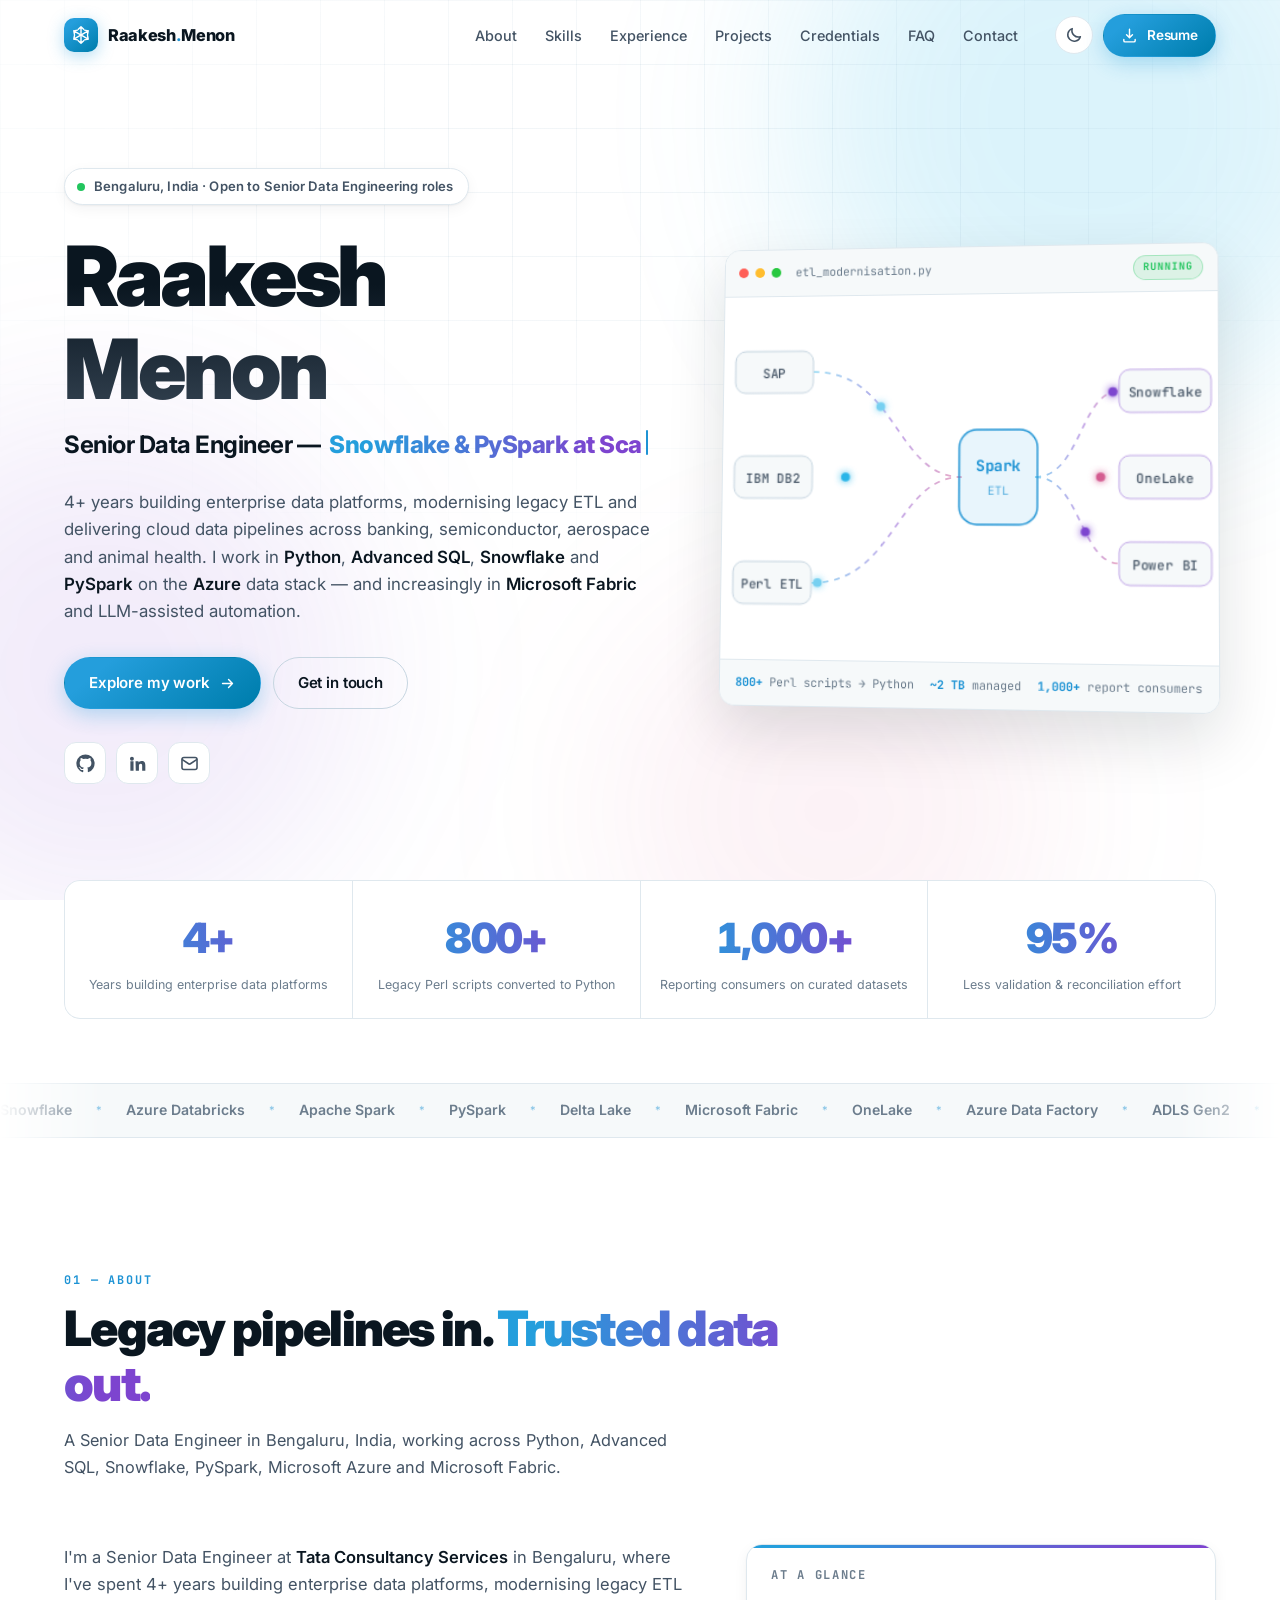
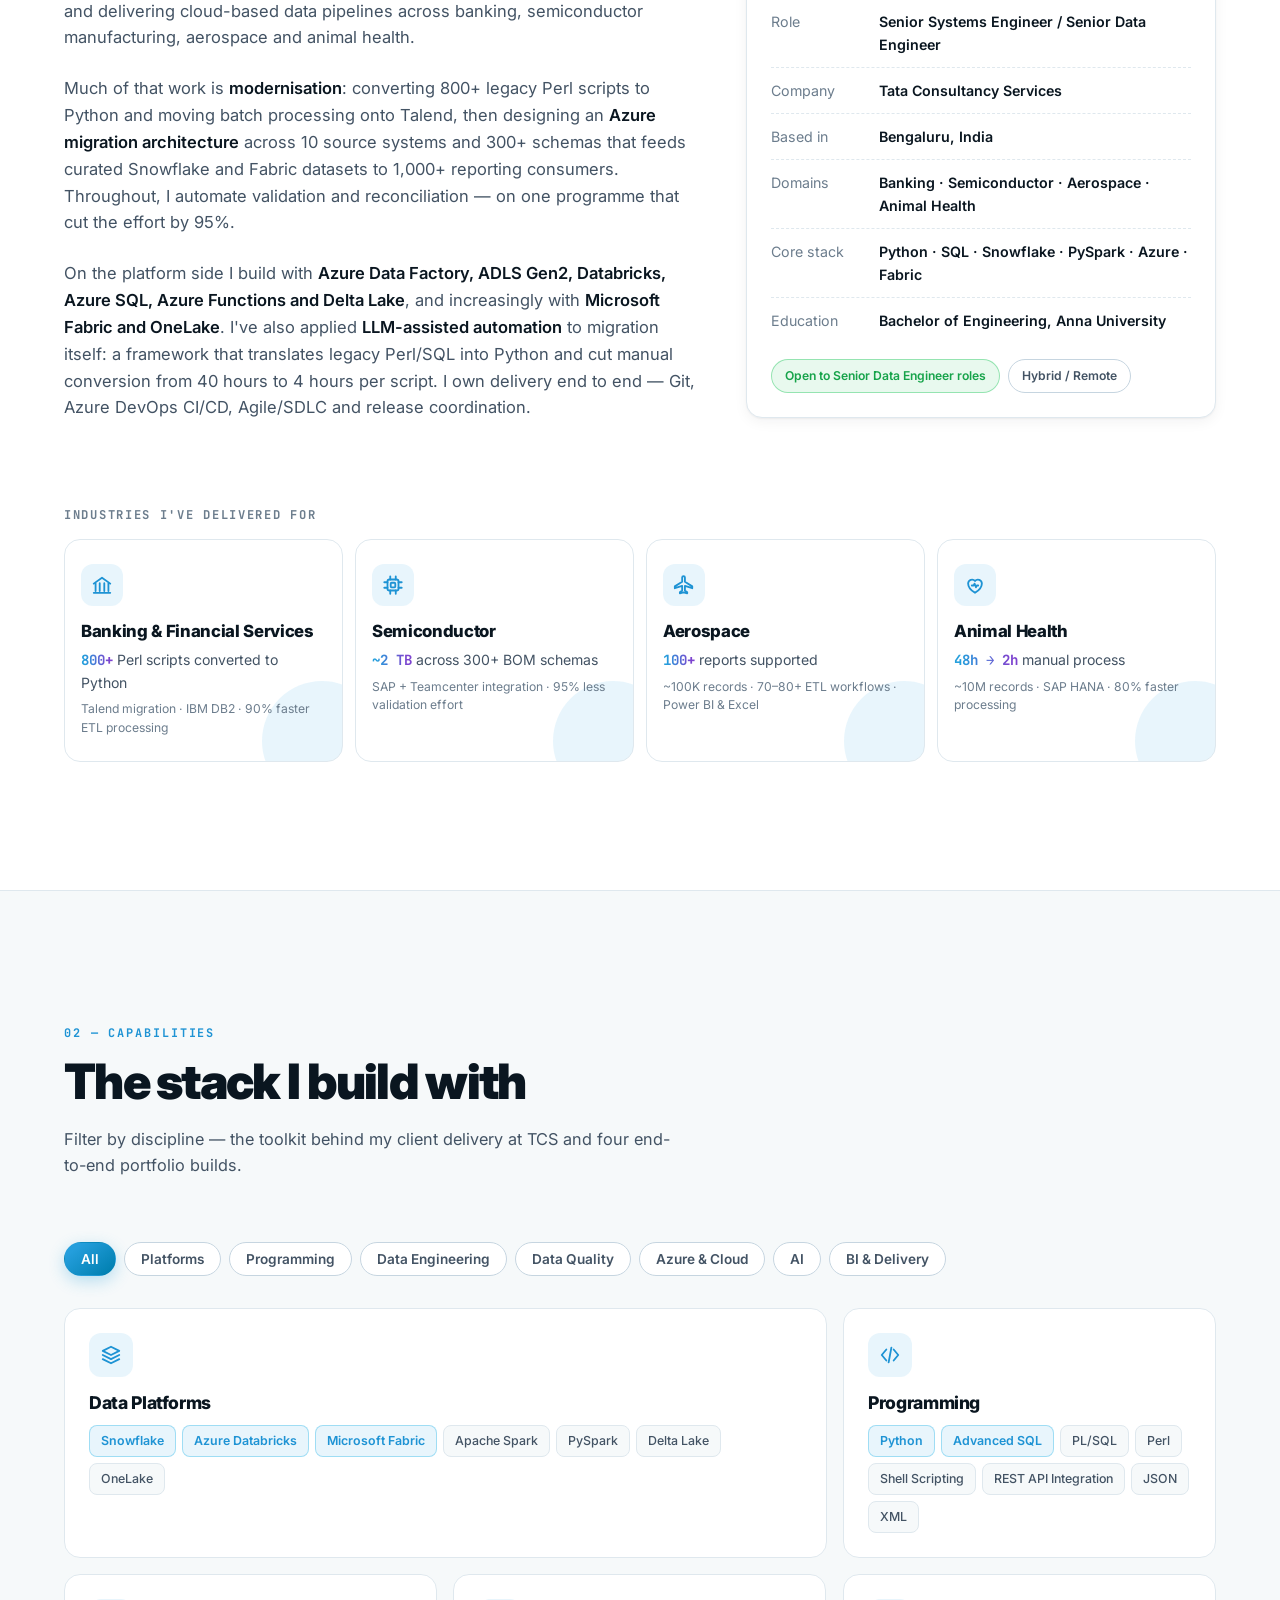
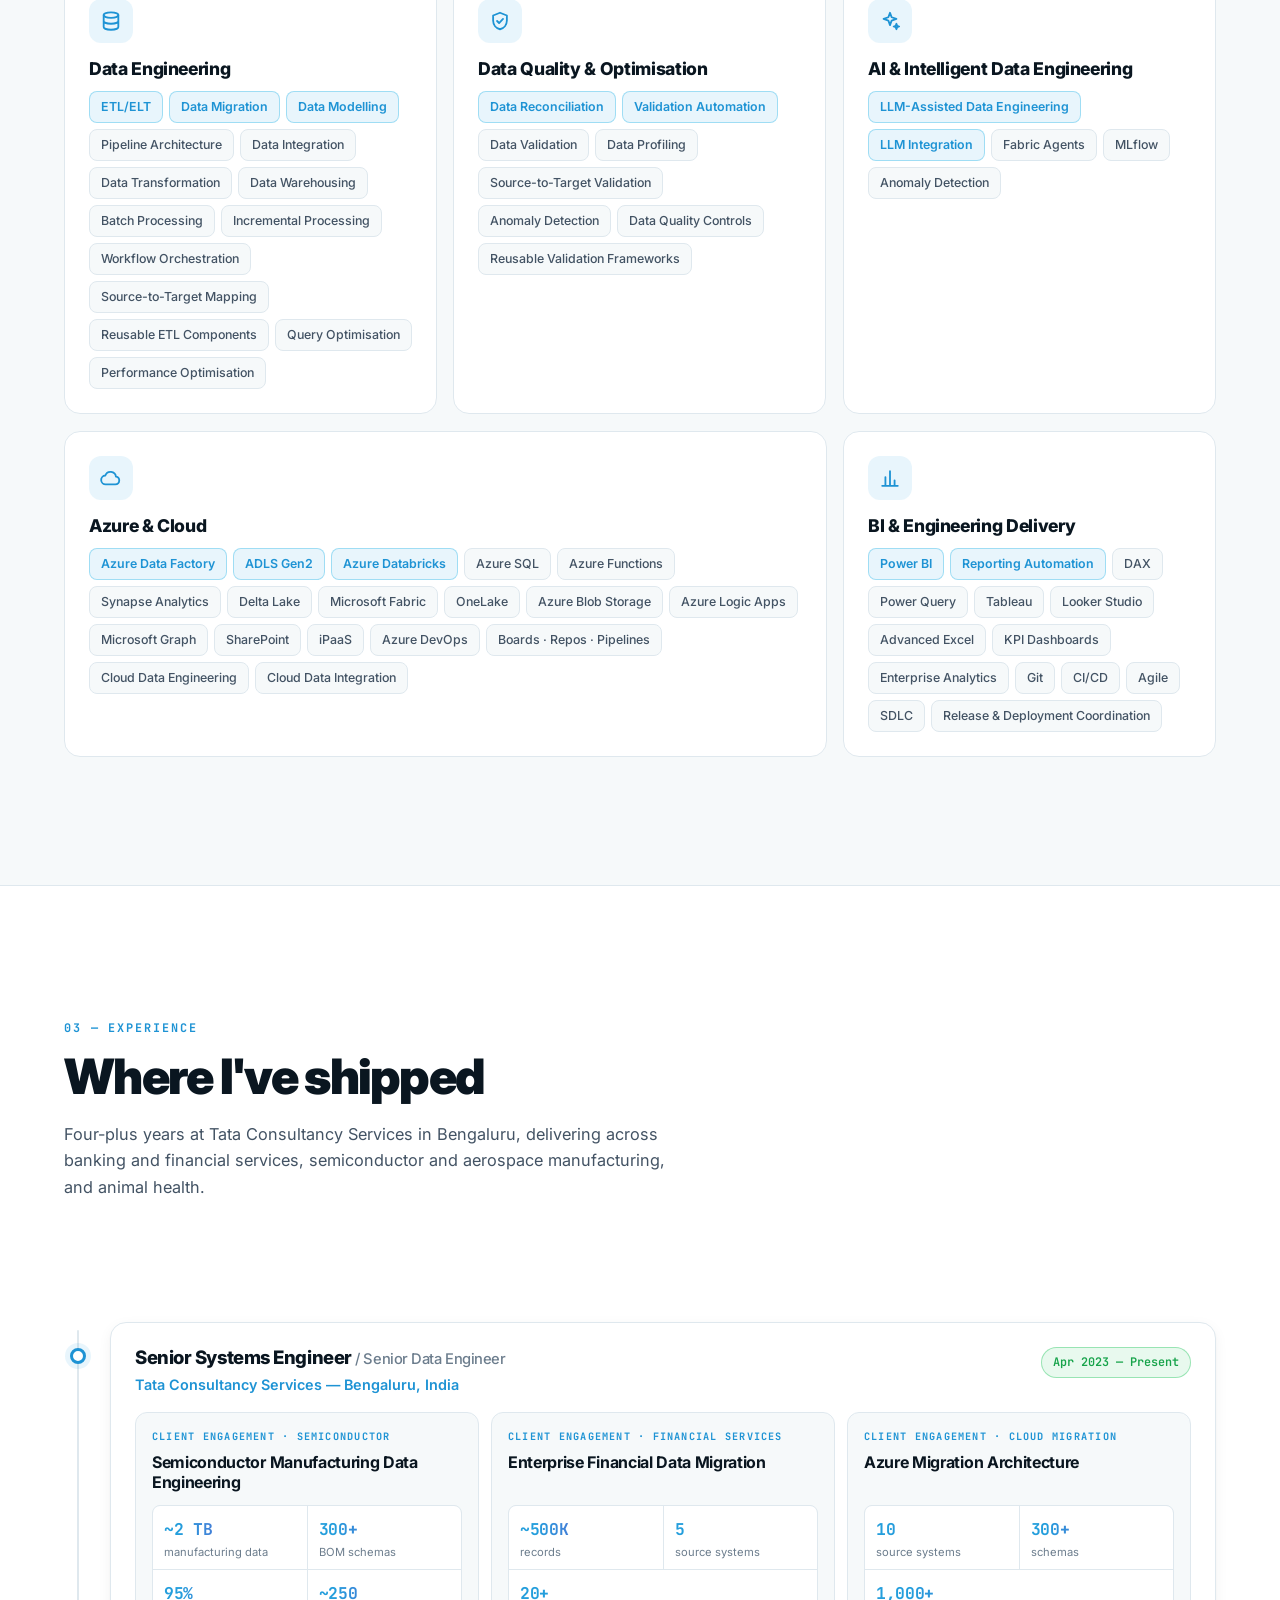
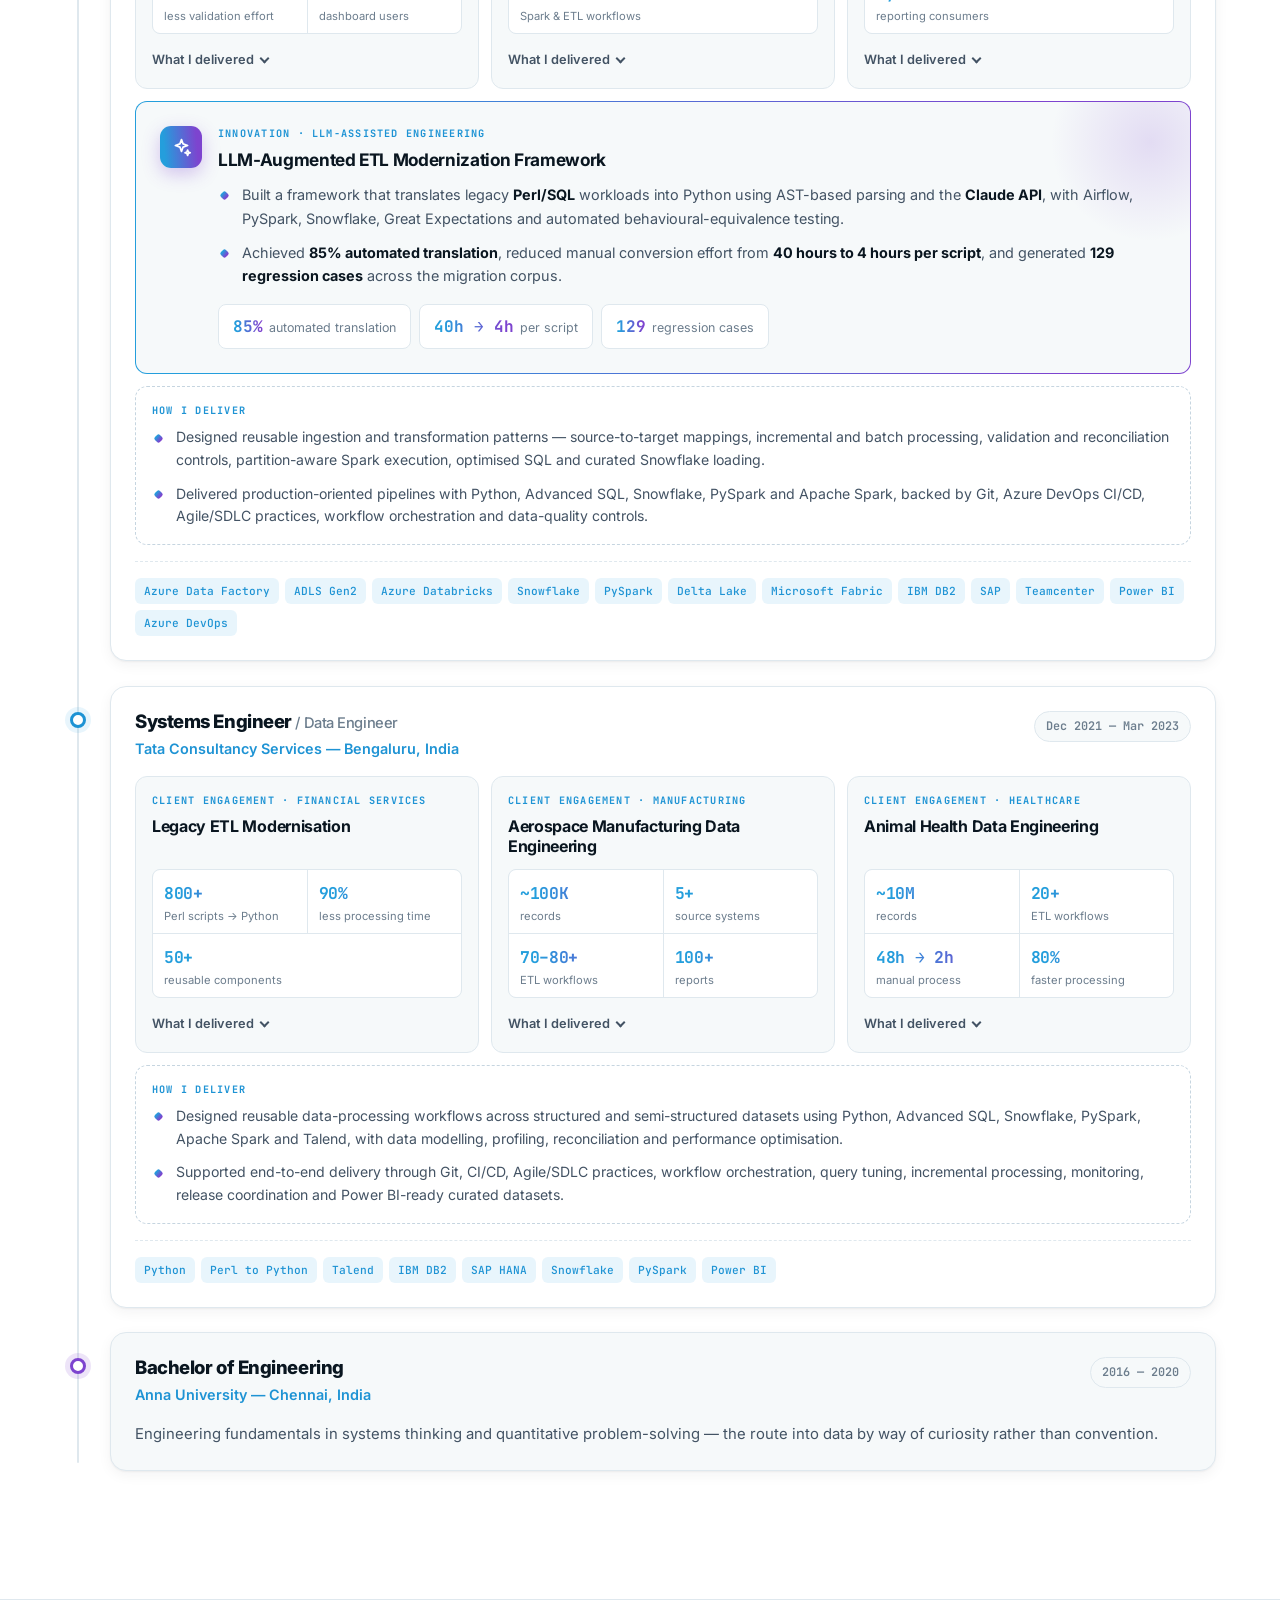
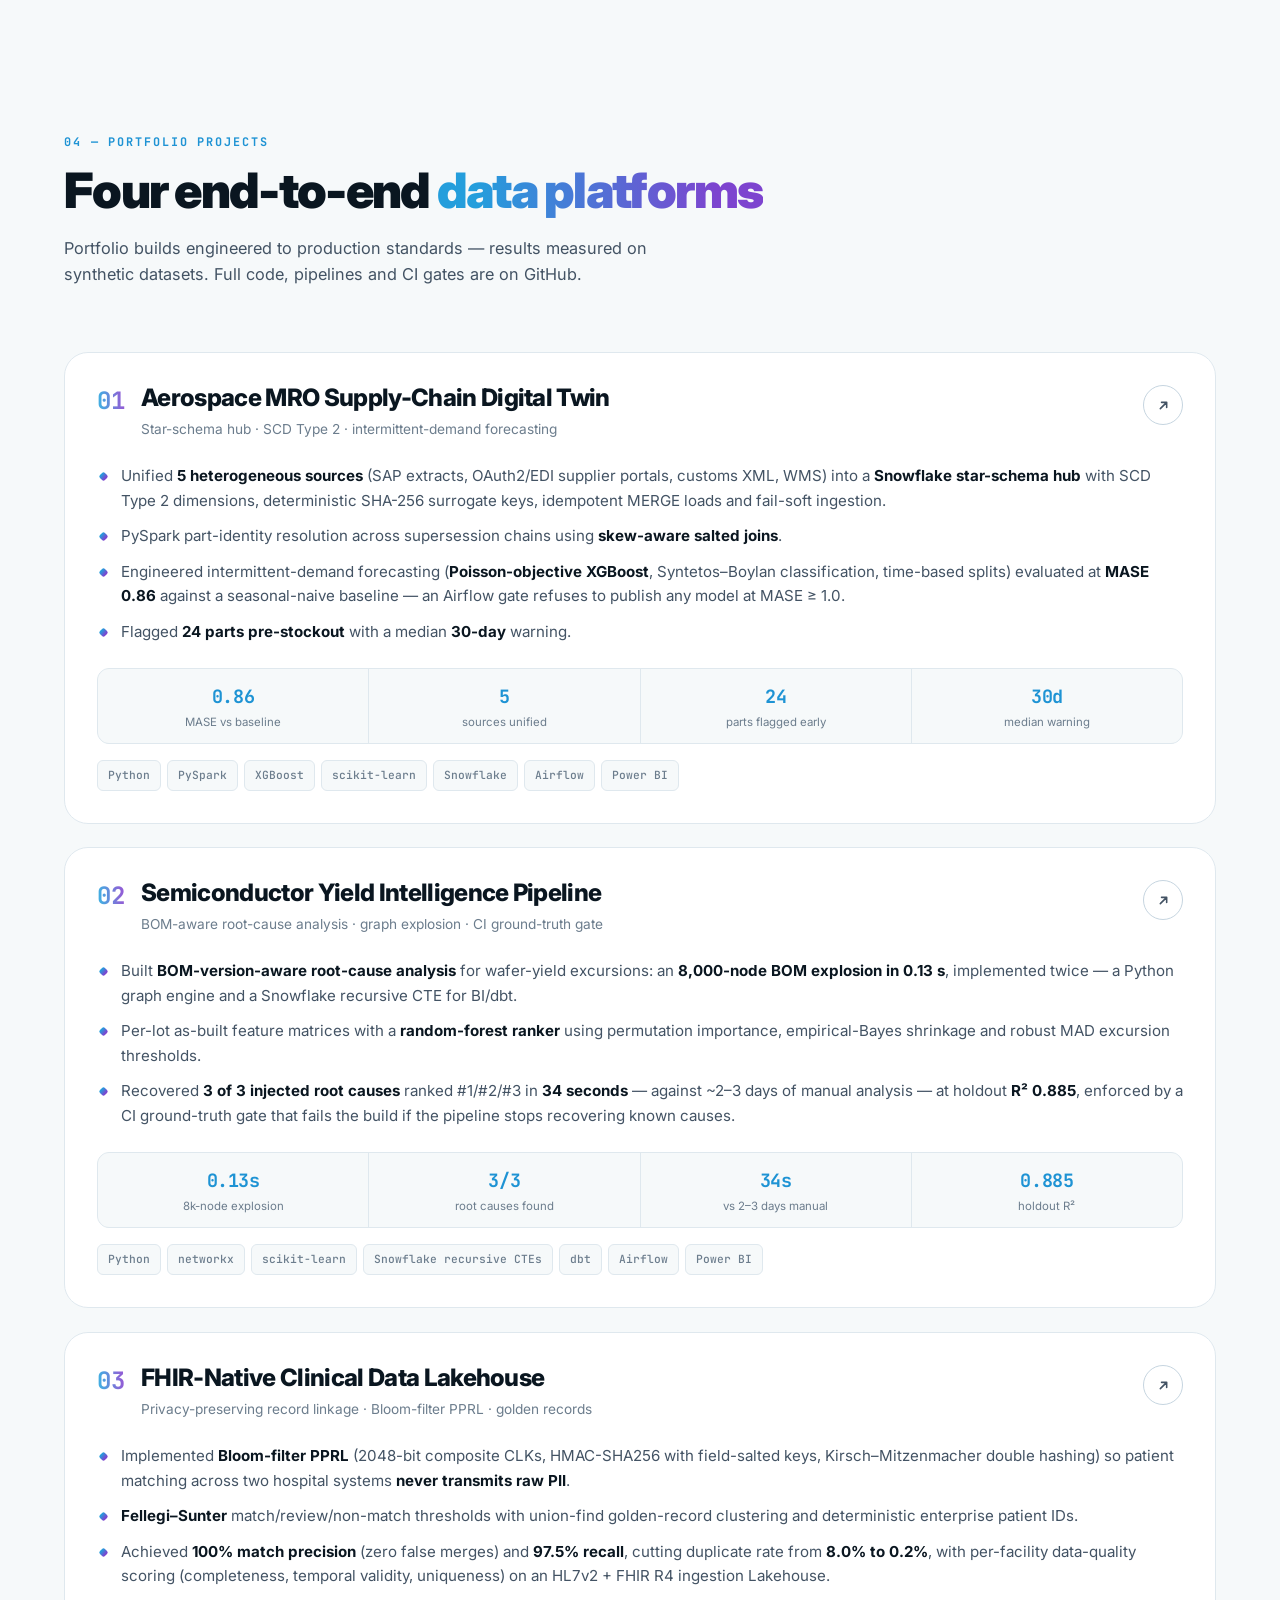
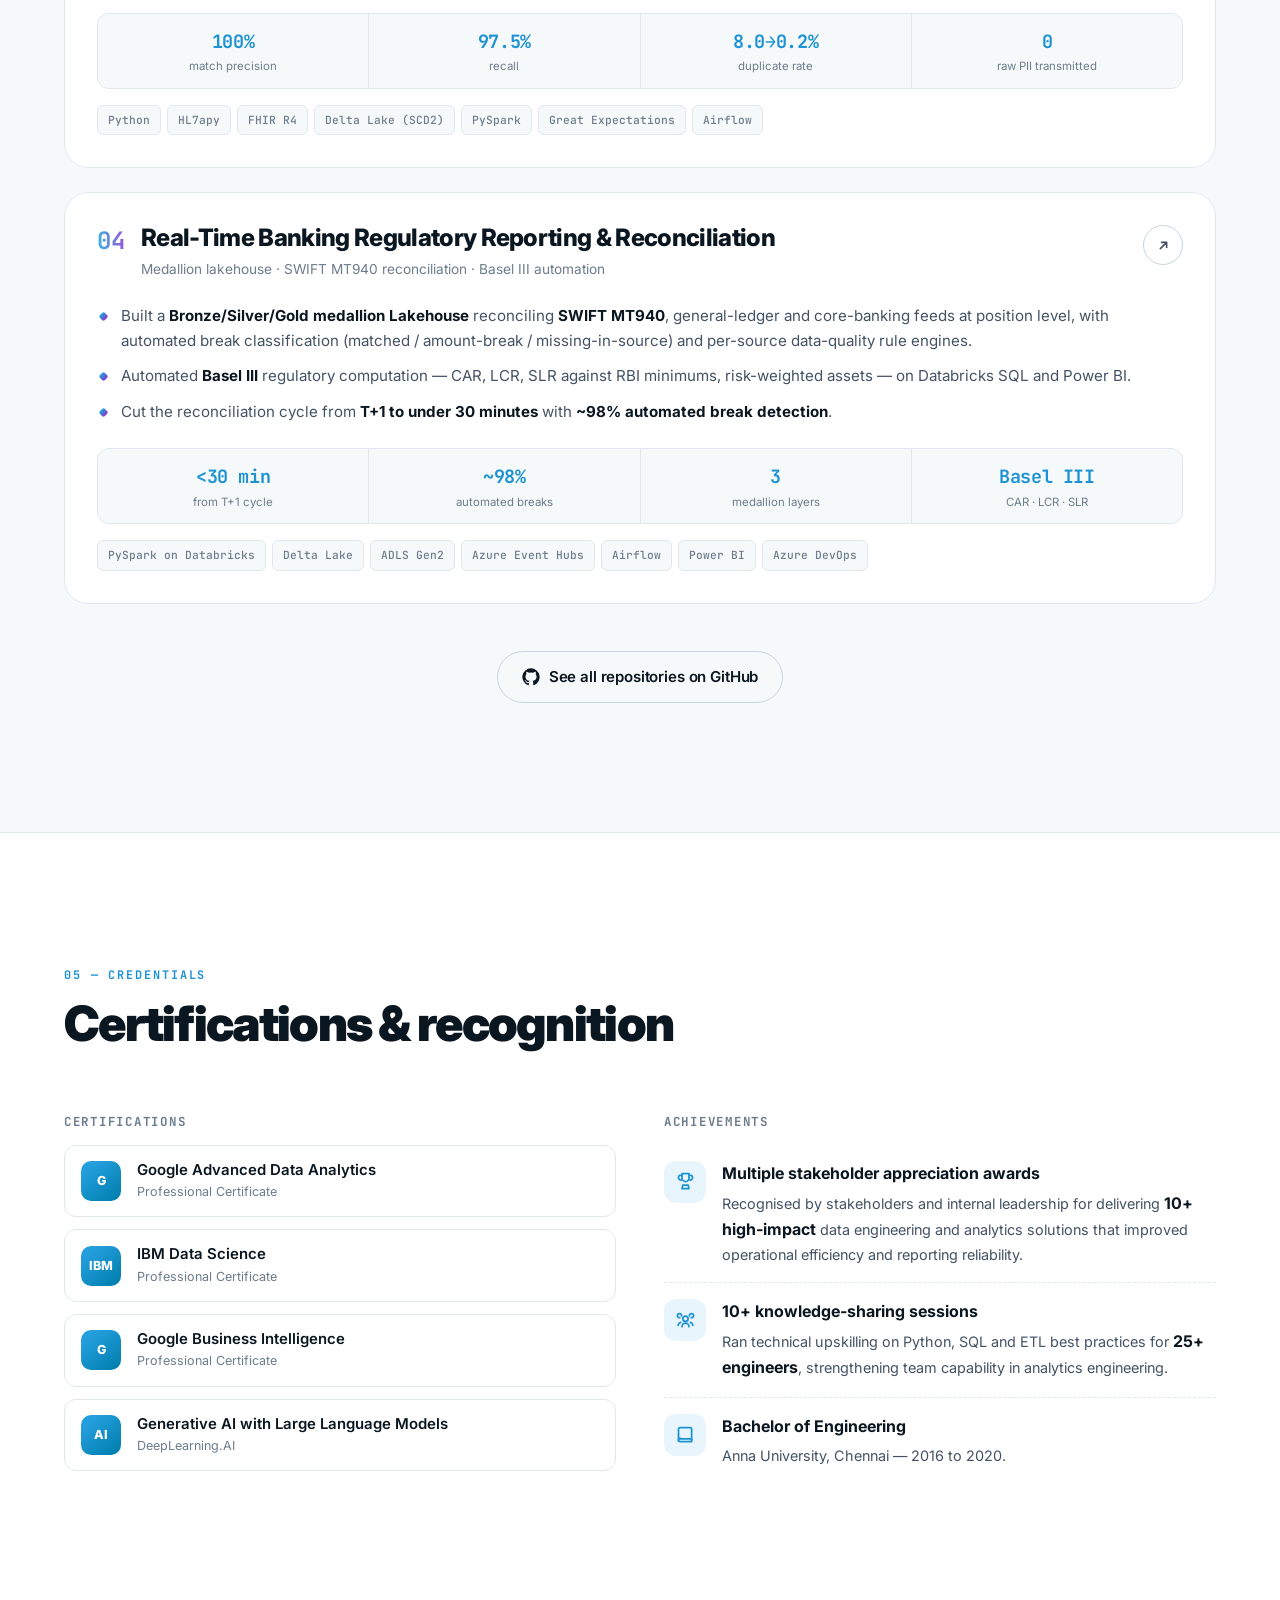
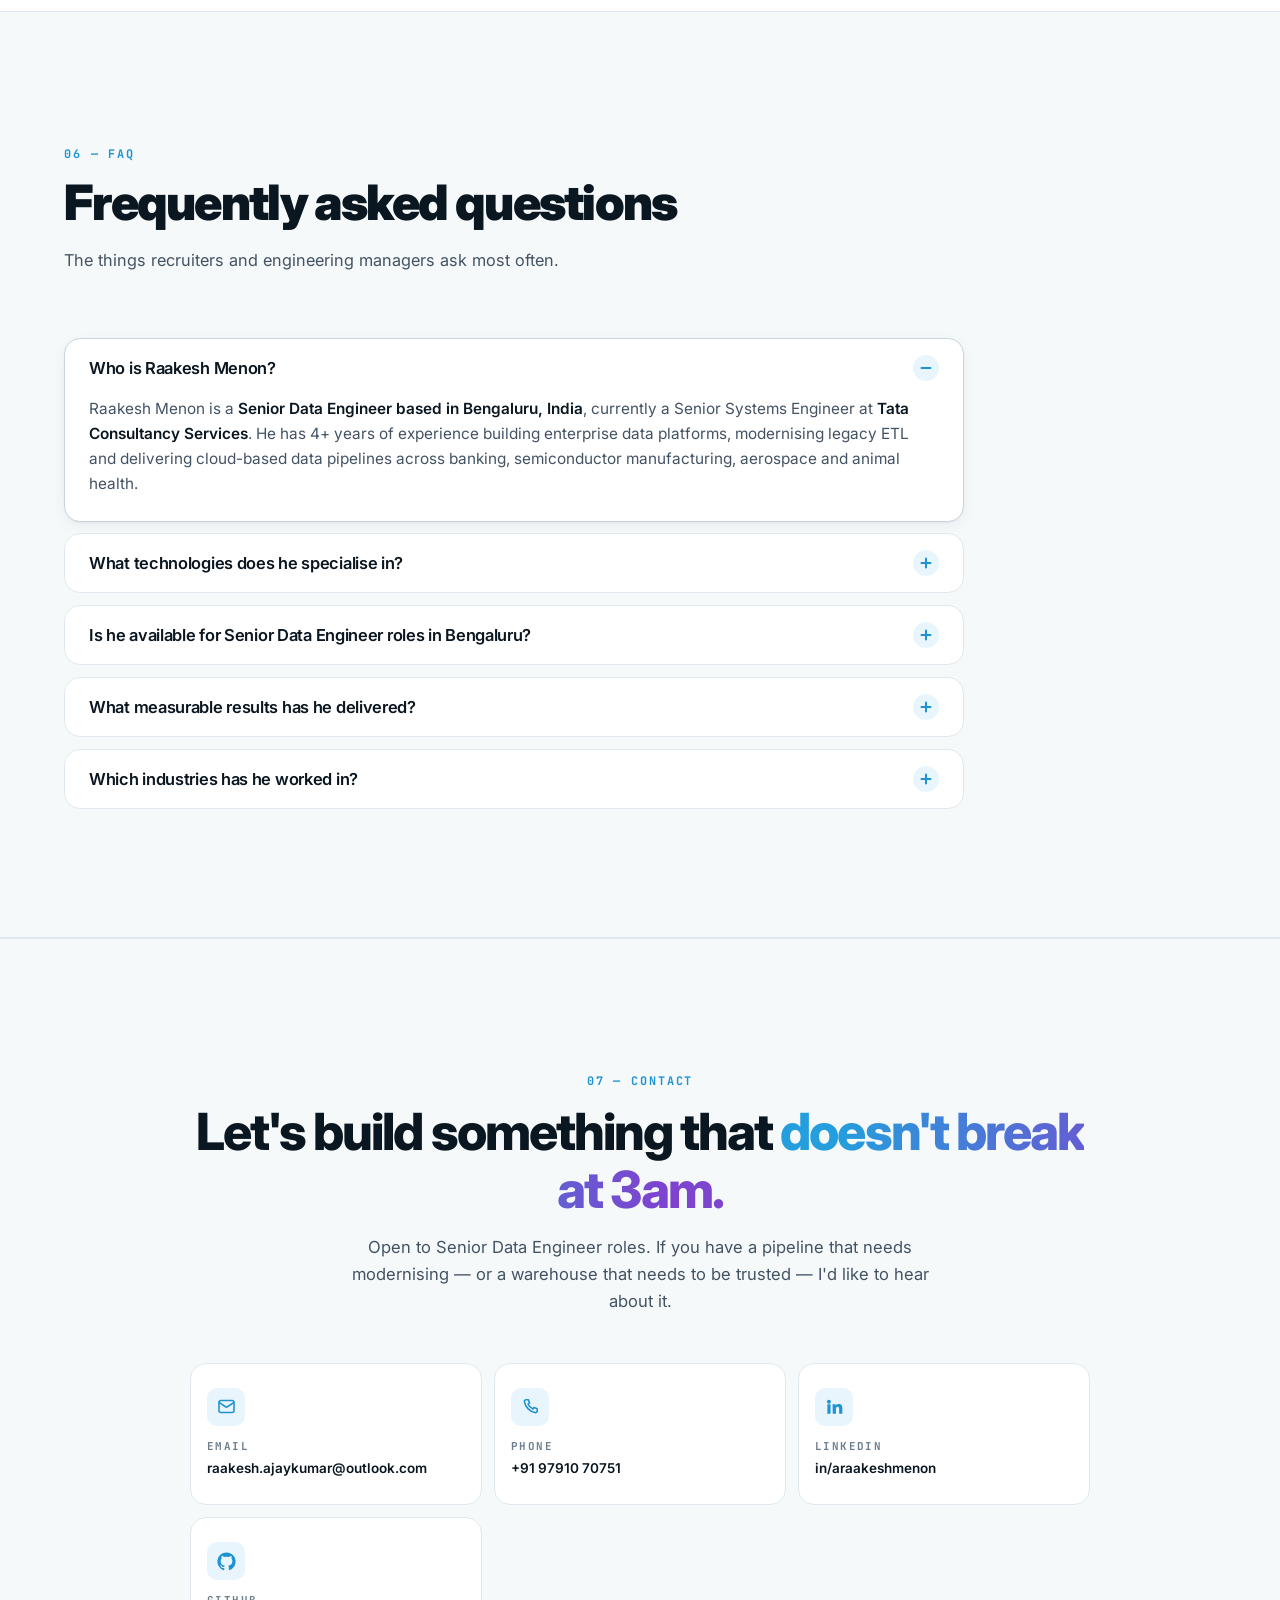
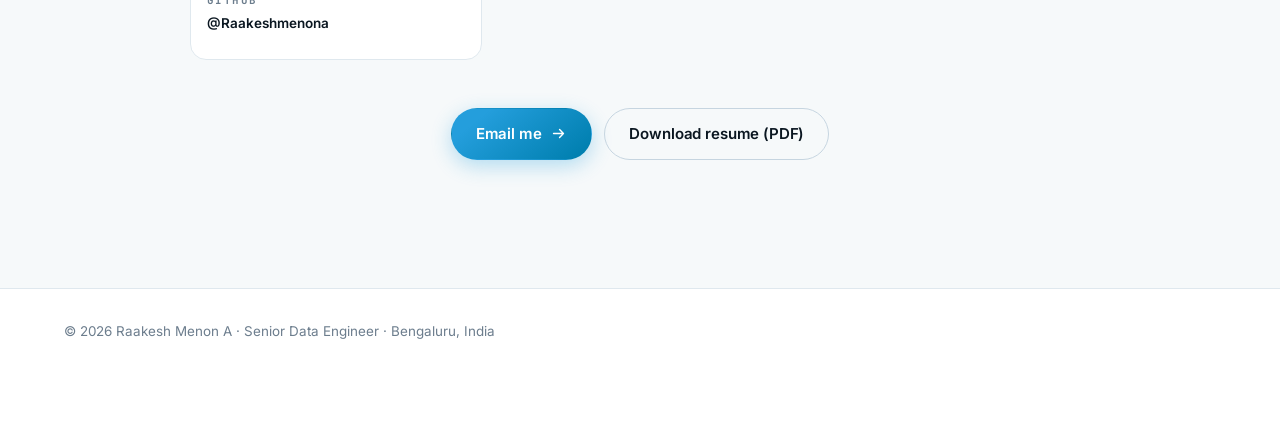
==== commit e6e535e6: "updated profile" ====
--- a/index.html
+++ b/index.html
@@ -5,8 +5,8 @@
 <meta name="viewport" content="width=device-width, initial-scale=1.0" />
 
 <!-- ============ PRIMARY SEO ============ -->
-<title>Raakesh Menon | Senior &amp; Lead Data Engineer in Bengaluru</title>
-<meta name="description" content="Senior &amp; Lead Data Engineer in Bengaluru with 4+ years building Snowflake, PySpark and Azure data platforms for global clients. See projects and résumé." />
+<title>Raakesh Menon | Senior Data Engineer in Bengaluru, India</title>
+<meta name="description" content="Senior Data Engineer in Bengaluru with 4+ years building Snowflake, PySpark, Azure and Microsoft Fabric data platforms. See experience, projects and résumé." />
 <meta name="author" content="Raakesh Menon A" />
 <meta name="robots" content="index, follow, max-image-preview:large, max-snippet:-1, max-video-preview:-1" />
 <meta name="googlebot" content="index, follow, max-image-preview:large, max-snippet:-1" />
@@ -24,21 +24,21 @@
 <meta property="og:site_name" content="Raakesh Menon — Senior Data Engineer" />
 <meta property="og:locale" content="en_IN" />
 <meta property="og:url" content="https://raakeshmenona.github.io/" />
-<meta property="og:title" content="Raakesh Menon | Senior &amp; Lead Data Engineer in Bengaluru" />
-<meta property="og:description" content="4+ years delivering enterprise data platforms on Snowflake, PySpark and Microsoft Azure for global clients across financial services, semiconductor, aerospace and animal health." />
+<meta property="og:title" content="Raakesh Menon | Senior Data Engineer in Bengaluru, India" />
+<meta property="og:description" content="4+ years building enterprise data platforms, modernising legacy ETL and delivering Azure data pipelines across banking, semiconductor manufacturing, aerospace and animal health." />
 <meta property="og:image" content="https://raakeshmenona.github.io/assets/img/og-cover.png" />
 <meta property="og:image:width" content="1200" />
 <meta property="og:image:height" content="630" />
-<meta property="og:image:alt" content="Raakesh Menon, Senior &amp; Lead Data Engineer in Bengaluru — Snowflake, PySpark, Microsoft Azure" />
+<meta property="og:image:alt" content="Raakesh Menon, Senior Data Engineer in Bengaluru — Snowflake, PySpark, Azure, Microsoft Fabric" />
 <meta property="profile:first_name" content="Raakesh" />
 <meta property="profile:last_name" content="Menon" />
 
 <!-- ============ TWITTER / X CARD ============ -->
 <meta name="twitter:card" content="summary_large_image" />
-<meta name="twitter:title" content="Raakesh Menon | Senior &amp; Lead Data Engineer in Bengaluru" />
-<meta name="twitter:description" content="Snowflake · PySpark · Microsoft Azure · Python ETL modernisation. 4+ years delivering data platforms for global enterprise clients." />
+<meta name="twitter:title" content="Raakesh Menon | Senior Data Engineer in Bengaluru, India" />
+<meta name="twitter:description" content="Snowflake · PySpark · Azure · Microsoft Fabric. 4+ years modernising legacy ETL and building enterprise data platforms." />
 <meta name="twitter:image" content="https://raakeshmenona.github.io/assets/img/og-cover.png" />
-<meta name="twitter:image:alt" content="Raakesh Menon, Senior &amp; Lead Data Engineer in Bengaluru" />
+<meta name="twitter:image:alt" content="Raakesh Menon, Senior Data Engineer in Bengaluru" />
 
 <link rel="icon" href="data:image/svg+xml,%3Csvg xmlns='http://www.w3.org/2000/svg' viewBox='0 0 32 32'%3E%3Ctext y='26' font-size='26'%3E%E2%9D%84%3C/text%3E%3C/svg%3E" />
 <link rel="apple-touch-icon" href="assets/img/og-cover.png" />
@@ -75,11 +75,8 @@
       ],
       "givenName": "Raakesh",
       "familyName": "Menon",
-      "jobTitle": [
-        "Senior Data Engineer",
-        "Lead Data Engineer"
-      ],
-      "description": "Senior and Lead Data Engineer based in Bengaluru, India, with 4+ years delivering enterprise data platforms and analytics solutions for global clients across financial services, semiconductor manufacturing, aerospace manufacturing and animal health. Strong in Python, Advanced SQL, Snowflake, PySpark, Apache Spark, ETL modernisation, data migration, data quality and Power BI, with hands-on Microsoft Azure data engineering and solution evaluation.",
+      "jobTitle": "Senior Data Engineer",
+      "description": "Senior Data Engineer based in Bengaluru, India, with 4+ years building enterprise data platforms, modernising legacy ETL and delivering cloud-based data pipelines across banking, semiconductor manufacturing, aerospace and animal health. Strong in Python, Advanced SQL, Snowflake, PySpark, Apache Spark, data migration, data modelling and data quality, with Azure data engineering experience across Data Factory, ADLS Gen2, Databricks and Azure SQL, plus Microsoft Fabric, OneLake and LLM-assisted automation.",
       "url": "https://raakeshmenona.github.io/",
       "image": "https://raakeshmenona.github.io/assets/img/og-cover.png",
       "email": "mailto:raakesh.ajaykumar@outlook.com",
@@ -120,7 +117,7 @@
             "name": "Karnataka"
           }
         },
-        "skills": "Python, Advanced SQL, Snowflake, PySpark, Apache Spark, ETL modernisation, data migration, data modelling, distributed data processing, data quality engineering, data reconciliation, anomaly detection, Talend, Azure Data Factory, ADLS Gen2, Azure SQL, Azure Functions, Azure Synapse Analytics, Azure Databricks, Delta Lake, Microsoft Fabric, OneLake, Azure DevOps, Power BI, Tableau, Looker Studio"
+        "skills": "Python, Advanced SQL, PL/SQL, Snowflake, Azure Databricks, Apache Spark, PySpark, Delta Lake, Microsoft Fabric, OneLake, ETL/ELT, data migration, data modelling, data warehousing, data quality, data reconciliation, Azure Data Factory, ADLS Gen2, Azure SQL, Azure Functions, Azure Synapse Analytics, Azure Logic Apps, Azure DevOps, Talend, Power BI, LLM-assisted data engineering"
       },
       "alumniOf": {
         "@type": "CollegeOrUniversity",
@@ -134,37 +131,43 @@
       },
       "knowsAbout": [
         "Snowflake Data Warehousing",
+        "Azure Databricks",
         "Apache Spark",
         "PySpark",
+        "Delta Lake",
+        "Microsoft Fabric",
+        "OneLake",
         "Python Data Engineering",
         "Advanced SQL",
-        "ETL Development",
-        "ETL Modernisation",
+        "PL/SQL",
+        "ETL and ELT Development",
+        "Legacy ETL Modernisation",
         "Data Migration",
         "Data Modelling",
-        "Distributed Data Processing",
+        "Data Warehousing",
+        "Data Pipeline Architecture",
         "Workflow Orchestration",
-        "Talend",
+        "Incremental and Batch Processing",
         "Data Quality Engineering",
         "Data Validation",
         "Data Reconciliation",
         "Anomaly Detection",
         "Query Optimisation",
-        "Microsoft Azure",
         "Azure Data Factory",
         "Azure Data Lake Storage Gen2",
+        "Azure SQL",
+        "Azure Functions",
         "Azure Synapse Analytics",
-        "Azure Databricks",
-        "Delta Lake",
-        "Microsoft Fabric",
-        "OneLake",
+        "Azure Logic Apps",
+        "Azure Blob Storage",
+        "Microsoft Graph",
         "Azure DevOps CI/CD",
+        "Talend",
         "Power BI",
-        "Machine Learning",
-        "MLOps",
-        "Generative AI",
-        "Retrieval-Augmented Generation",
-        "LLM-Assisted Data Engineering"
+        "MLflow",
+        "LLM Integration",
+        "LLM-Assisted Data Engineering",
+        "Fabric Agents"
       ],
       "hasCredential": [
         {
@@ -214,7 +217,7 @@
       "@id": "https://raakeshmenona.github.io/#website",
       "url": "https://raakeshmenona.github.io/",
       "name": "Raakesh Menon — Senior Data Engineer",
-      "description": "Portfolio of Raakesh Menon, a Senior and Lead Data Engineer in Bengaluru specialising in Snowflake, PySpark and Microsoft Azure.",
+      "description": "Portfolio of Raakesh Menon, a Senior Data Engineer in Bengaluru specialising in Snowflake, PySpark, Microsoft Azure and Microsoft Fabric.",
       "inLanguage": "en-IN",
       "publisher": {
         "@id": "https://raakeshmenona.github.io/#person"
@@ -224,7 +227,7 @@
       "@type": "ProfilePage",
       "@id": "https://raakeshmenona.github.io/#webpage",
       "url": "https://raakeshmenona.github.io/",
-      "name": "Raakesh Menon | Senior & Lead Data Engineer in Bengaluru",
+      "name": "Raakesh Menon | Senior Data Engineer in Bengaluru, India",
       "isPartOf": {
         "@id": "https://raakeshmenona.github.io/#website"
       },
@@ -242,25 +245,11 @@
       "@id": "https://raakeshmenona.github.io/#projects",
       "name": "Data engineering projects by Raakesh Menon",
       "itemListOrder": "https://schema.org/ItemListOrderAscending",
-      "numberOfItems": 5,
+      "numberOfItems": 4,
       "itemListElement": [
         {
           "@type": "ListItem",
           "position": 1,
-          "item": {
-            "@type": "SoftwareSourceCode",
-            "name": "LLM-Augmented Legacy ETL Modernization Framework",
-            "description": "Translates legacy Perl/SQL ETL to Python with an LLM and proves behavioural equivalence by dual-executing both versions and diffing outputs cell-by-cell, with a CI gate blocking promotion below 99% equivalence.",
-            "codeRepository": "https://github.com/Raakeshmenona/etl-modernization-framework",
-            "programmingLanguage": "Python",
-            "author": {
-              "@id": "https://raakeshmenona.github.io/#person"
-            }
-          }
-        },
-        {
-          "@type": "ListItem",
-          "position": 2,
           "item": {
             "@type": "SoftwareSourceCode",
             "name": "Aerospace MRO Supply-Chain Digital Twin",
@@ -274,7 +263,7 @@
         },
         {
           "@type": "ListItem",
-          "position": 3,
+          "position": 2,
           "item": {
             "@type": "SoftwareSourceCode",
             "name": "Semiconductor Yield Intelligence Pipeline",
@@ -288,7 +277,7 @@
         },
         {
           "@type": "ListItem",
-          "position": 4,
+          "position": 3,
           "item": {
             "@type": "SoftwareSourceCode",
             "name": "FHIR-Native Clinical Data Lakehouse",
@@ -302,7 +291,7 @@
         },
         {
           "@type": "ListItem",
-          "position": 5,
+          "position": 4,
           "item": {
             "@type": "SoftwareSourceCode",
             "name": "Real-Time Banking Regulatory Reporting & Reconciliation Platform",
@@ -325,7 +314,7 @@
           "name": "Who is Raakesh Menon?",
           "acceptedAnswer": {
             "@type": "Answer",
-            "text": "Raakesh Menon is a Senior and Lead Data Engineer based in Bengaluru, India, currently a Senior Systems Engineer at Tata Consultancy Services. He has 4+ years of experience delivering enterprise data platforms and analytics solutions for global clients across financial services, semiconductor manufacturing, aerospace manufacturing and animal health."
+            "text": "Raakesh Menon is a Senior Data Engineer based in Bengaluru, India, currently a Senior Systems Engineer at Tata Consultancy Services. He has 4+ years of experience building enterprise data platforms, modernising legacy ETL and delivering cloud-based data pipelines across banking, semiconductor manufacturing, aerospace and animal health."
           }
         },
         {
@@ -333,15 +322,15 @@
           "name": "What technologies does Raakesh Menon specialise in?",
           "acceptedAnswer": {
             "@type": "Answer",
-            "text": "Python, Advanced SQL, Snowflake, PySpark and Apache Spark for ETL modernisation, data migration and distributed processing, plus Talend and Power BI. On Microsoft Azure he works across Azure Data Factory, ADLS Gen2, Azure SQL, Azure Functions, Synapse Analytics, Azure Databricks, Delta Lake, Microsoft Fabric and OneLake, with Azure DevOps for CI/CD."
+            "text": "Python, Advanced SQL, Snowflake, PySpark and Apache Spark for data migration, modelling and distributed processing. On Microsoft Azure he works with Data Factory, ADLS Gen2, Databricks, Azure SQL, Azure Functions, Synapse Analytics, Logic Apps and Delta Lake, plus Microsoft Fabric and OneLake, with Talend, Power BI, Azure DevOps CI/CD and LLM-assisted automation."
           }
         },
         {
           "@type": "Question",
-          "name": "Is Raakesh Menon available for Senior or Lead Data Engineer roles in Bengaluru?",
+          "name": "Is Raakesh Menon available for Senior Data Engineer roles in Bengaluru?",
           "acceptedAnswer": {
             "@type": "Answer",
-            "text": "Yes. He is open to Senior Data Engineer and Lead Data Engineer roles in Bengaluru, as well as hybrid and remote positions. He can be reached at raakesh.ajaykumar@outlook.com or on +91 97910 70751."
+            "text": "Yes. He is open to Senior Data Engineer roles in Bengaluru, as well as hybrid and remote positions. He can be reached at raakesh.ajaykumar@outlook.com or on +91 97910 70751."
           }
         },
         {
@@ -349,7 +338,7 @@
           "name": "What measurable results has Raakesh Menon delivered?",
           "acceptedAnswer": {
             "@type": "Answer",
-            "text": "He modernised 60+ legacy Perl-based ETL workflows into reusable Python architectures, cutting processing time by 90%; processed about 10 million records across 20+ ETL workflows and reduced a 48-hour manual process to about 2 hours; and cut validation and reconciliation effort by 95% on roughly 2 TB of semiconductor manufacturing data, with pipeline and reporting performance improved by 95%."
+            "text": "He converted 800+ legacy Perl scripts to Python and cut ETL processing time by 90%; reduced validation and reconciliation effort by 95% on about 2 TB of semiconductor manufacturing data; designed an Azure migration architecture across 10 source systems and 300+ schemas serving 1,000+ reporting consumers; reduced a 48-hour manual process to about 2 hours; and built an LLM-augmented framework that cut manual Perl-to-Python conversion from 40 hours to 4 hours per script."
           }
         },
         {
@@ -357,7 +346,7 @@
           "name": "Which industries has Raakesh Menon worked in?",
           "acceptedAnswer": {
             "@type": "Answer",
-            "text": "Financial services, semiconductor manufacturing, aerospace manufacturing and animal health — six client engagements delivered through Tata Consultancy Services."
+            "text": "Banking and financial services, semiconductor manufacturing, aerospace manufacturing and animal health, delivered through Tata Consultancy Services."
           }
         }
       ]
@@ -436,22 +425,22 @@
     <div class="hero__copy">
       <p class="hero__eyebrow reveal">
         <span class="pulse-dot" aria-hidden="true"></span>
-        Bengaluru, India · Open to Senior &amp; Lead Data Engineering roles
+        Bengaluru, India · Open to Senior Data Engineering roles
       </p>
 
-      <h1 class="hero__title reveal" data-reveal-delay="60">Raakesh Menon<span class="sr-only"> — Senior &amp; Lead Data Engineer in Bengaluru, India</span></h1>
+      <h1 class="hero__title reveal" data-reveal-delay="60">Raakesh Menon<span class="sr-only"> — Senior Data Engineer in Bengaluru, India</span></h1>
 
       <p class="hero__role reveal" data-reveal-delay="120">
-        <span class="hero__role-static">Senior &amp; Lead Data Engineer —</span>
+        <span class="hero__role-static">Senior Data Engineer —</span>
         <span class="rotator" id="rotator" aria-live="polite"><span class="rotator__text">Snowflake &amp; PySpark at Scale</span><span class="rotator__caret" aria-hidden="true"></span></span>
       </p>
 
       <p class="hero__lede reveal" data-reveal-delay="180">
-        4+ years delivering enterprise data platforms and analytics for <strong>global clients</strong> across
-        financial services, semiconductor, aerospace and animal health. I modernise legacy pipelines into
-        scalable cloud data workflows on <strong>Snowflake</strong>, <strong>PySpark</strong> and
-        <strong>Microsoft Azure</strong> — with data quality, validation and anomaly detection built in,
-        not bolted on.
+        4+ years building enterprise data platforms, modernising legacy ETL and delivering cloud data
+        pipelines across banking, semiconductor, aerospace and animal health. I work in
+        <strong>Python</strong>, <strong>Advanced SQL</strong>, <strong>Snowflake</strong> and
+        <strong>PySpark</strong> on the <strong>Azure</strong> data stack — and increasingly in
+        <strong>Microsoft Fabric</strong> and LLM-assisted automation.
       </p>
 
       <div class="hero__cta reveal" data-reveal-delay="240">
@@ -513,8 +502,8 @@
           </g>
 
           <g class="pipe-node"><rect x="10" y="42" width="68" height="36" rx="9"/><text x="44" y="65">SAP</text></g>
-          <g class="pipe-node"><rect x="10" y="132" width="68" height="36" rx="9"/><text x="44" y="155">Perl ETL</text></g>
-          <g class="pipe-node"><rect x="10" y="222" width="68" height="36" rx="9"/><text x="44" y="245">JSON/XML</text></g>
+          <g class="pipe-node"><rect x="10" y="132" width="68" height="36" rx="9"/><text x="44" y="155">IBM DB2</text></g>
+          <g class="pipe-node"><rect x="10" y="222" width="68" height="36" rx="9"/><text x="44" y="245">Perl ETL</text></g>
 
           <g class="pipe-core">
             <rect x="204" y="110" width="66" height="80" rx="15"/>
@@ -528,9 +517,9 @@
         </svg>
 
         <div class="pipeline-card__foot">
-          <span><b>10M</b> records</span>
-          <span><b>95%</b> faster pipelines</span>
-          <span><b>60+</b> workflows modernised</span>
+          <span><b>800+</b> Perl scripts → Python</span>
+          <span><b>~2 TB</b> managed</span>
+          <span><b>1,000+</b> report consumers</span>
         </div>
       </div>
     </div>
@@ -539,9 +528,9 @@
   <!-- Metrics band -->
   <div class="container">
     <div class="metrics reveal">
-      <div class="metric"><span class="metric__num" data-count="4" data-suffix="+">0</span><span class="metric__label">Years engineering enterprise data platforms</span></div>
-      <div class="metric"><span class="metric__num" data-count="60" data-suffix="+">0</span><span class="metric__label">Legacy ETL workflows modernised to Python</span></div>
-      <div class="metric"><span class="metric__num" data-count="10" data-suffix="M">0</span><span class="metric__label">Records processed across 20+ ETL workflows</span></div>
+      <div class="metric"><span class="metric__num" data-count="4" data-suffix="+">0</span><span class="metric__label">Years building enterprise data platforms</span></div>
+      <div class="metric"><span class="metric__num" data-count="800" data-suffix="+">0</span><span class="metric__label">Legacy Perl scripts converted to Python</span></div>
+      <div class="metric"><span class="metric__num" data-count="1000" data-suffix="+">0</span><span class="metric__label">Reporting consumers on curated datasets</span></div>
       <div class="metric"><span class="metric__num" data-count="95" data-suffix="%">0</span><span class="metric__label">Less validation &amp; reconciliation effort</span></div>
     </div>
   </div>
@@ -550,7 +539,7 @@
 <!-- ============ MARQUEE ============ -->
 <div class="marquee" aria-hidden="true">
   <div class="marquee__track">
-    <span>Snowflake</span><i>*</i><span>Apache Spark</span><i>*</i><span>PySpark</span><i>*</i><span>Azure Databricks</span><i>*</i><span>Delta Lake</span><i>*</i><span>Azure Data Factory</span><i>*</i><span>ADLS Gen2</span><i>*</i><span>Microsoft Fabric</span><i>*</i><span>OneLake</span><i>*</i><span>Synapse Analytics</span><i>*</i><span>Talend</span><i>*</i><span>Python</span><i>*</i><span>Advanced SQL</span><i>*</i><span>Power BI</span><i>*</i><span>Azure DevOps</span><i>*</i><span>Snowflake</span><i>*</i><span>Apache Spark</span><i>*</i><span>PySpark</span><i>*</i><span>Azure Databricks</span><i>*</i><span>Delta Lake</span><i>*</i><span>Azure Data Factory</span><i>*</i><span>ADLS Gen2</span><i>*</i><span>Microsoft Fabric</span><i>*</i><span>OneLake</span><i>*</i><span>Synapse Analytics</span><i>*</i><span>Talend</span><i>*</i><span>Python</span><i>*</i><span>Advanced SQL</span><i>*</i><span>Power BI</span><i>*</i><span>Azure DevOps</span><i>*</i>
+    <span>Snowflake</span><i>*</i><span>Azure Databricks</span><i>*</i><span>Apache Spark</span><i>*</i><span>PySpark</span><i>*</i><span>Delta Lake</span><i>*</i><span>Microsoft Fabric</span><i>*</i><span>OneLake</span><i>*</i><span>Azure Data Factory</span><i>*</i><span>ADLS Gen2</span><i>*</i><span>Azure Functions</span><i>*</i><span>Logic Apps</span><i>*</i><span>Talend</span><i>*</i><span>IBM DB2</span><i>*</i><span>Python</span><i>*</i><span>Advanced SQL</span><i>*</i><span>Power BI</span><i>*</i><span>Azure DevOps</span><i>*</i><span>Snowflake</span><i>*</i><span>Azure Databricks</span><i>*</i><span>Apache Spark</span><i>*</i><span>PySpark</span><i>*</i><span>Delta Lake</span><i>*</i><span>Microsoft Fabric</span><i>*</i><span>OneLake</span><i>*</i><span>Azure Data Factory</span><i>*</i><span>ADLS Gen2</span><i>*</i><span>Azure Functions</span><i>*</i><span>Logic Apps</span><i>*</i><span>Talend</span><i>*</i><span>IBM DB2</span><i>*</i><span>Python</span><i>*</i><span>Advanced SQL</span><i>*</i><span>Power BI</span><i>*</i><span>Azure DevOps</span><i>*</i>
   </div>
 </div>
 
@@ -560,29 +549,29 @@
     <div class="section__head reveal">
       <span class="kicker">01 — About</span>
       <h2 class="section__title">Legacy pipelines in. <span class="grad">Trusted data out.</span></h2>
-      <p class="section__sub">A Senior and Lead Data Engineer in Bengaluru, India, working across Python, Advanced SQL, Snowflake, PySpark and Microsoft Azure.</p>
+      <p class="section__sub">A Senior Data Engineer in Bengaluru, India, working across Python, Advanced SQL, Snowflake, PySpark, Microsoft Azure and Microsoft Fabric.</p>
     </div>
 
     <div class="about__grid">
       <div class="about__prose reveal">
         <p>
           I'm a Senior Data Engineer at <strong>Tata Consultancy Services</strong> in Bengaluru, where I've spent
-          4+ years delivering enterprise data platforms and analytics solutions for global clients across
-          financial services, semiconductor manufacturing, aerospace manufacturing and animal health.
+          4+ years building enterprise data platforms, modernising legacy ETL and delivering cloud-based data
+          pipelines across banking, semiconductor manufacturing, aerospace and animal health.
         </p>
         <p>
-          My work sits at the intersection of <strong>Snowflake warehousing</strong>,
-          <strong>distributed processing with Apache Spark and PySpark</strong>, and <strong>ETL
-          modernisation</strong>. In practice that has meant moving 60+ legacy Perl-based ETL workflows onto
-          reusable Python architectures, processing ~10 million records across 20+ ETL workflows, and building
-          validation, reconciliation and anomaly-detection automation that cut validation effort by 95%.
+          Much of that work is <strong>modernisation</strong>: converting 800+ legacy Perl scripts to Python and
+          moving batch processing onto Talend, then designing an <strong>Azure migration architecture</strong>
+          across 10 source systems and 300+ schemas that feeds curated Snowflake and Fabric datasets to 1,000+
+          reporting consumers. Throughout, I automate validation and reconciliation — on one programme that cut
+          the effort by 95%.
         </p>
         <p>
-          I own delivery end to end — requirements, Agile execution, Git-based development, CI/CD and release
-          coordination through <strong>Azure DevOps</strong>. On the cloud side I evaluate and recommend Azure
-          architecture — Data Factory, ADLS Gen2, Synapse, Databricks, Delta Lake, <strong>Microsoft Fabric</strong>
-          and OneLake — against real workload, latency, security and operational-overhead requirements, and I use
-          <strong>AI-assisted development</strong> for code generation, validation and optimisation.
+          On the platform side I build with <strong>Azure Data Factory, ADLS Gen2, Databricks, Azure SQL, Azure
+          Functions and Delta Lake</strong>, and increasingly with <strong>Microsoft Fabric and OneLake</strong>. I've
+          also applied <strong>LLM-assisted automation</strong> to migration itself: a framework that translates
+          legacy Perl/SQL into Python and cut manual conversion from 40 hours to 4 hours per script. I own delivery
+          end to end — Git, Azure DevOps CI/CD, Agile/SDLC and release coordination.
         </p>
       </div>
 
@@ -592,12 +581,12 @@
           <li><span>Role</span><b>Senior Systems Engineer / Senior Data Engineer</b></li>
           <li><span>Company</span><b>Tata Consultancy Services</b></li>
           <li><span>Based in</span><b>Bengaluru, India</b></li>
-          <li><span>Domains</span><b>Financial Services · Semiconductor · Aerospace · Animal Health</b></li>
-          <li><span>Core stack</span><b>Python · SQL · Snowflake · PySpark · Azure · Power BI</b></li>
+          <li><span>Domains</span><b>Banking · Semiconductor · Aerospace · Animal Health</b></li>
+          <li><span>Core stack</span><b>Python · SQL · Snowflake · PySpark · Azure · Fabric</b></li>
           <li><span>Education</span><b>Bachelor of Engineering, Anna University</b></li>
         </ul>
         <div class="about__badges">
-          <span class="chip chip--ok">Open to Senior / Lead roles</span>
+          <span class="chip chip--ok">Open to Senior Data Engineer roles</span>
           <span class="chip">Hybrid / Remote</span>
         </div>
       </aside>
@@ -608,9 +597,9 @@
       <div class="domains__grid">
         <div class="domain reveal">
           <span class="domain__icon" aria-hidden="true"><svg viewBox="0 0 24 24" fill="none" stroke="currentColor" stroke-width="2" stroke-linecap="round" stroke-linejoin="round"><path d="M3 10.5 12 4l9 6.5M5 10v8.5M9.5 10v8.5M14.5 10v8.5M19 10v8.5M3 20.5h18"/></svg></span>
-          <h4 class="domain__name">Financial Services</h4>
-          <p class="domain__stat"><b>60+</b> legacy ETL workflows modernised</p>
-          <p class="domain__note">Three engagements · migration, Spark pipelines and 10-source integration</p>
+          <h4 class="domain__name">Banking &amp; Financial Services</h4>
+          <p class="domain__stat"><b>800+</b> Perl scripts converted to Python</p>
+          <p class="domain__note">Talend migration · IBM DB2 · 90% faster ETL processing</p>
         </div>
         <div class="domain reveal" data-reveal-delay="60">
           <span class="domain__icon" aria-hidden="true"><svg viewBox="0 0 24 24" fill="none" stroke="currentColor" stroke-width="2" stroke-linecap="round" stroke-linejoin="round"><rect x="6" y="6" width="12" height="12" rx="2"/><rect x="9.5" y="9.5" width="5" height="5" rx="1"/><path d="M9 2.5V6M15 2.5V6M9 18v3.5M15 18v3.5M2.5 9H6M2.5 15H6M18 9h3.5M18 15h3.5"/></svg></span>
@@ -621,14 +610,14 @@
         <div class="domain reveal" data-reveal-delay="120">
           <span class="domain__icon" aria-hidden="true"><svg viewBox="0 0 24 24" fill="none" stroke="currentColor" stroke-width="2" stroke-linecap="round" stroke-linejoin="round"><path d="M21 15.5v-2l-8-5V3.8a1.5 1.5 0 0 0-3 0V8.5l-8 5v2l8-2.5v5l-2.5 1.8V21l4-1 4 1v-1.2L13 18v-5Z"/></svg></span>
           <h4 class="domain__name">Aerospace</h4>
-          <p class="domain__stat"><b>85%</b> faster reporting</p>
-          <p class="domain__note">~100K records · 5+ sources · Power BI, Tableau, Looker Studio</p>
+          <p class="domain__stat"><b>100+</b> reports supported</p>
+          <p class="domain__note">~100K records · 70–80+ ETL workflows · Power BI &amp; Excel</p>
         </div>
         <div class="domain reveal" data-reveal-delay="180">
           <span class="domain__icon" aria-hidden="true"><svg viewBox="0 0 24 24" fill="none" stroke="currentColor" stroke-width="2" stroke-linecap="round" stroke-linejoin="round"><path d="M12 20.5s-7.5-4.6-7.5-10.2A4.3 4.3 0 0 1 12 7.6a4.3 4.3 0 0 1 7.5 2.7c0 5.6-7.5 10.2-7.5 10.2Z"/><path d="M8.5 12.5h2l1-2 1.5 4 1-2h1.5"/></svg></span>
           <h4 class="domain__name">Animal Health</h4>
           <p class="domain__stat"><b>48h → 2h</b> manual process</p>
-          <p class="domain__note">~10M records · 20+ ETL workflows · 80% faster processing</p>
+          <p class="domain__note">~10M records · SAP HANA · 80% faster processing</p>
         </div>
       </div>
     </div>
@@ -641,72 +630,83 @@
     <div class="section__head reveal">
       <span class="kicker">02 — Capabilities</span>
       <h2 class="section__title">The stack I build with</h2>
-      <p class="section__sub">Filter by discipline — the toolkit behind six enterprise client engagements and five end-to-end portfolio builds.</p>
+      <p class="section__sub">Filter by discipline — the toolkit behind my client delivery at TCS and four end-to-end portfolio builds.</p>
     </div>
 
     <div class="filter-bar reveal">
       <button class="filter is-active" data-filter="all" type="button">All</button>
+      <button class="filter" data-filter="plat" type="button">Platforms</button>
       <button class="filter" data-filter="lang" type="button">Programming</button>
       <button class="filter" data-filter="de" type="button">Data Engineering</button>
       <button class="filter" data-filter="dq" type="button">Data Quality</button>
       <button class="filter" data-filter="azure" type="button">Azure &amp; Cloud</button>
-      <button class="filter" data-filter="ml" type="button">ML &amp; AI</button>
+      <button class="filter" data-filter="ai" type="button">AI</button>
       <button class="filter" data-filter="bi" type="button">BI &amp; Delivery</button>
     </div>
 
     <div class="skill-grid" id="skillGrid">
 
-      <article class="skill-card reveal" data-cat="lang">
+      <article class="skill-card skill-card--wide reveal" data-cat="plat">
+        <div class="skill-card__icon">
+          <svg viewBox="0 0 24 24" fill="none" stroke="currentColor" stroke-width="2" stroke-linecap="round" stroke-linejoin="round"><path d="m12 3 9 4.5-9 4.5-9-4.5Z"/><path d="m3 12 9 4.5 9-4.5M3 16.5 12 21l9-4.5"/></svg>
+        </div>
+        <h3>Data Platforms</h3>
+        <div class="tags">
+          <span class="tag--hero">Snowflake</span><span class="tag--hero">Azure Databricks</span><span class="tag--hero">Microsoft Fabric</span><span>Apache Spark</span><span>PySpark</span><span>Delta Lake</span><span>OneLake</span>
+        </div>
+      </article>
+
+      <article class="skill-card reveal" data-cat="lang" data-reveal-delay="60">
         <div class="skill-card__icon">
           <svg viewBox="0 0 24 24" fill="none" stroke="currentColor" stroke-width="2" stroke-linecap="round" stroke-linejoin="round"><path d="m8 6-5 6 5 6M16 6l5 6-5 6M13.5 4l-3 16"/></svg>
         </div>
-        <h3>Programming &amp; Data Processing</h3>
+        <h3>Programming</h3>
         <div class="tags">
-          <span class="tag--hero">Python</span><span class="tag--hero">Advanced SQL</span><span class="tag--hero">PySpark</span><span class="tag--hero">Apache Spark</span><span>PL/SQL</span><span>Perl</span><span>Pandas</span><span>NumPy</span><span>Shell Scripting</span><span>Unix / Linux</span><span>Regex</span><span>REST API Integration</span><span>JSON</span><span>XML</span>
-        </div>
-      </article>
-
-      <article class="skill-card reveal" data-cat="de" data-reveal-delay="60">
+          <span class="tag--hero">Python</span><span class="tag--hero">Advanced SQL</span><span>PL/SQL</span><span>Perl</span><span>Shell Scripting</span><span>REST API Integration</span><span>JSON</span><span>XML</span>
+        </div>
+      </article>
+
+      <article class="skill-card reveal" data-cat="de" data-reveal-delay="120">
         <div class="skill-card__icon">
           <svg viewBox="0 0 24 24" fill="none" stroke="currentColor" stroke-width="2" stroke-linecap="round" stroke-linejoin="round"><ellipse cx="12" cy="5.5" rx="8" ry="3"/><path d="M4 5.5v13c0 1.66 3.58 3 8 3s8-1.34 8-3v-13M4 12c0 1.66 3.58 3 8 3s8-1.34 8-3"/></svg>
         </div>
         <h3>Data Engineering</h3>
         <div class="tags">
-          <span class="tag--hero">Snowflake</span><span class="tag--hero">ETL Modernisation</span><span class="tag--hero">Data Migration</span><span>ETL Development</span><span>Pipeline Architecture</span><span>Scalable Data Pipelines</span><span>Data Transformation</span><span>Data Integration</span><span>Data Warehousing</span><span>Data Modelling</span><span>Distributed Processing</span><span>Workflow Orchestration</span><span>Big Data Processing</span><span>Structured &amp; Semi-Structured Data</span><span>Talend</span><span>Batch &amp; Incremental Processing</span><span>Source-to-Target Mapping</span><span>Reusable ETL Components</span>
-        </div>
-      </article>
-
-      <article class="skill-card reveal" data-cat="dq" data-reveal-delay="120">
+          <span class="tag--hero">ETL/ELT</span><span class="tag--hero">Data Migration</span><span class="tag--hero">Data Modelling</span><span>Pipeline Architecture</span><span>Data Integration</span><span>Data Transformation</span><span>Data Warehousing</span><span>Batch Processing</span><span>Incremental Processing</span><span>Workflow Orchestration</span><span>Source-to-Target Mapping</span><span>Reusable ETL Components</span><span>Query Optimisation</span><span>Performance Optimisation</span>
+        </div>
+      </article>
+
+      <article class="skill-card reveal" data-cat="dq">
         <div class="skill-card__icon">
           <svg viewBox="0 0 24 24" fill="none" stroke="currentColor" stroke-width="2" stroke-linecap="round" stroke-linejoin="round"><path d="M12 3 4.5 6v5.5c0 4.6 3.2 8.4 7.5 9.5 4.3-1.1 7.5-4.9 7.5-9.5V6Z"/><path d="m8.8 12 2.2 2.2 4.3-4.4"/></svg>
         </div>
         <h3>Data Quality &amp; Optimisation</h3>
         <div class="tags">
-          <span class="tag--hero">Data Quality Engineering</span><span class="tag--hero">Data Reconciliation</span><span class="tag--hero">Query Optimisation</span><span>Data Validation</span><span>Data Profiling</span><span>Source-to-Target Validation</span><span>Anomaly Detection</span><span>Performance Optimisation</span><span>Statistical Analysis</span><span>Predictive Analytics</span><span>Reusable Validation Frameworks</span><span>Data Quality Controls</span><span>Validation Automation</span>
-        </div>
-      </article>
-
-      <article class="skill-card reveal" data-cat="azure">
+          <span class="tag--hero">Data Reconciliation</span><span class="tag--hero">Validation Automation</span><span>Data Validation</span><span>Data Profiling</span><span>Source-to-Target Validation</span><span>Anomaly Detection</span><span>Data Quality Controls</span><span>Reusable Validation Frameworks</span>
+        </div>
+      </article>
+
+      <article class="skill-card reveal" data-cat="ai" data-reveal-delay="60">
+        <div class="skill-card__icon">
+          <svg viewBox="0 0 24 24" fill="none" stroke="currentColor" stroke-width="2" stroke-linecap="round" stroke-linejoin="round"><path d="M12 3l1.8 4.9L19 9.7l-5.2 1.8L12 16.5l-1.8-5L5 9.7l5.2-1.8Z"/><path d="M19 15l.8 2.2L22 18l-2.2.8L19 21l-.8-2.2L16 18l2.2-.8Z"/></svg>
+        </div>
+        <h3>AI &amp; Intelligent Data Engineering</h3>
+        <div class="tags">
+          <span class="tag--hero">LLM-Assisted Data Engineering</span><span class="tag--hero">LLM Integration</span><span>Fabric Agents</span><span>MLflow</span><span>Anomaly Detection</span>
+        </div>
+      </article>
+
+      <article class="skill-card skill-card--wide reveal" data-cat="azure" data-reveal-delay="120">
         <div class="skill-card__icon">
           <svg viewBox="0 0 24 24" fill="none" stroke="currentColor" stroke-width="2" stroke-linecap="round" stroke-linejoin="round"><path d="M6.5 19h10.2a4.3 4.3 0 0 0 .7-8.54 6 6 0 0 0-11.6-1.2A4.5 4.5 0 0 0 6.5 19Z"/></svg>
         </div>
         <h3>Azure &amp; Cloud</h3>
         <div class="tags">
-          <span class="tag--hero">Azure Data Factory</span><span class="tag--hero">Azure Databricks</span><span class="tag--hero">Microsoft Fabric</span><span>ADLS Gen2</span><span>Azure SQL</span><span>Azure Functions</span><span>Synapse Analytics</span><span>Delta Lake</span><span>OneLake</span><span>Azure DevOps</span><span>Boards · Repos · Pipelines</span><span>Cloud Data Migration</span><span>Cloud Data Integration</span><span>Cloud Solution Evaluation</span>
-        </div>
-      </article>
-
-      <article class="skill-card reveal" data-cat="ml" data-reveal-delay="60">
-        <div class="skill-card__icon">
-          <svg viewBox="0 0 24 24" fill="none" stroke="currentColor" stroke-width="2" stroke-linecap="round" stroke-linejoin="round"><circle cx="12" cy="12" r="2.4"/><circle cx="4.5" cy="6" r="2"/><circle cx="4.5" cy="18" r="2"/><circle cx="19.5" cy="6" r="2"/><circle cx="19.5" cy="18" r="2"/><path d="m6.2 7 3.7 3.5M6.2 17l3.7-3.4M17.8 7l-3.7 3.5M17.8 17l-3.7-3.4"/></svg>
-        </div>
-        <h3>Machine Learning &amp; AI</h3>
-        <div class="tags">
-          <span class="tag--hero">Generative AI &amp; LLM Integration</span><span class="tag--hero">LLM-Assisted Data Engineering</span><span>RAG</span><span>Prompt Engineering</span><span>Anomaly Detection</span><span>Time-Series Forecasting</span><span>Regression</span><span>Random Forest</span><span>Gradient Boosting / XGBoost</span><span>Feature Engineering</span><span>Model Evaluation</span><span>MLflow</span><span>Experiment Tracking &amp; Model Registry</span><span>MLOps</span>
-        </div>
-      </article>
-
-      <article class="skill-card reveal" data-cat="bi" data-reveal-delay="120">
+          <span class="tag--hero">Azure Data Factory</span><span class="tag--hero">ADLS Gen2</span><span class="tag--hero">Azure Databricks</span><span>Azure SQL</span><span>Azure Functions</span><span>Synapse Analytics</span><span>Delta Lake</span><span>Microsoft Fabric</span><span>OneLake</span><span>Azure Blob Storage</span><span>Azure Logic Apps</span><span>Microsoft Graph</span><span>SharePoint</span><span>iPaaS</span><span>Azure DevOps</span><span>Boards · Repos · Pipelines</span><span>Cloud Data Engineering</span><span>Cloud Data Integration</span>
+        </div>
+      </article>
+
+      <article class="skill-card reveal" data-cat="bi">
         <div class="skill-card__icon">
           <svg viewBox="0 0 24 24" fill="none" stroke="currentColor" stroke-width="2" stroke-linecap="round" stroke-linejoin="round"><path d="M3.5 20.5h17M7 20.5V11M12 20.5V4.5M17 20.5v-6"/></svg>
         </div>
@@ -726,7 +726,7 @@
     <div class="section__head reveal">
       <span class="kicker">03 — Experience</span>
       <h2 class="section__title">Where I've shipped</h2>
-      <p class="section__sub">Four-plus years at Tata Consultancy Services in Bengaluru — six client engagements across financial services, semiconductor and aerospace manufacturing, and animal health.</p>
+      <p class="section__sub">Four-plus years at Tata Consultancy Services in Bengaluru, delivering across banking and financial services, semiconductor and aerospace manufacturing, and animal health.</p>
     </div>
 
     <div class="exp-toolbar reveal">
@@ -750,60 +750,65 @@
 
           <div class="eng-grid">
             <div class="eng">
-              <p class="eng__label">Client engagement · Manufacturing</p>
+              <p class="eng__label">Client engagement · Semiconductor</p>
               <h4 class="eng__title">Semiconductor Manufacturing Data Engineering</h4>
-              <div class="eng__kpis"><div><b>~2 TB</b><span>data</span></div><div><b>300+</b><span>BOM schemas</span></div><div><b>95%</b><span>less validation effort</span></div><div><b>~250</b><span>dashboard users</span></div></div>
+              <div class="eng__kpis"><div><b>~2 TB</b><span>manufacturing data</span></div><div><b>300+</b><span>BOM schemas</span></div><div><b>95%</b><span>less validation effort</span></div><div><b>~250</b><span>dashboard users</span></div></div>
               <details class="eng__more">
                 <summary>What I delivered</summary>
                 <ul class="bullets">
-                <li>Led enterprise analytics and data engineering for <b>~2 TB of manufacturing data</b> across <b>300+ BOM and product-hierarchy schemas</b>, integrating <b>SAP</b> and <b>Teamcenter</b> engineering data with Python, Advanced SQL, Snowflake, PySpark and Power BI.</li>
-                <li>Automated validation, reconciliation, profiling, anomaly detection, statistical analysis, predictive analytics, KPI scoring and reporting — cutting validation and reconciliation effort by <b>95%</b> and powering KPI dashboards for <b>~250 users</b>.</li>
-                <li>Improved pipeline and reporting performance by <b>95%</b> through SQL and Snowflake optimisation, scalable transformation workflows, data modelling, and Azure DevOps CI/CD and deployment coordination.</li>
+                <li>Led data engineering for <b>~2 TB of semiconductor manufacturing data</b> across <b>300+ BOM and product-hierarchy schemas</b>, designing ingestion and transformation pipelines that integrate <b>SAP</b> and <b>Teamcenter</b> data with Azure Data Factory, ADLS Gen2, Databricks, Snowflake, Python, SQL and PySpark.</li>
+                <li>Automated validation, reconciliation, profiling, anomaly detection, KPI scoring and reporting workflows — cutting validation and reconciliation effort by <b>95%</b> and supporting KPI dashboards for <b>~250 users</b> through Python, SQL, Spark, Snowflake and Power BI.</li>
                 </ul>
               </details>
             </div>
             <div class="eng">
               <p class="eng__label">Client engagement · Financial services</p>
-              <h4 class="eng__title">Financial Services Data Engineering</h4>
-              <div class="eng__kpis"><div><b>~500K</b><span>records</span></div><div><b>5</b><span>source systems</span></div><div><b>20+</b><span>Spark &amp; ETL workflows</span></div><div><b>~95%</b><span>faster processing</span></div></div>
+              <h4 class="eng__title">Enterprise Financial Data Migration</h4>
+              <div class="eng__kpis"><div><b>~500K</b><span>records</span></div><div><b>5</b><span>source systems</span></div><div><b>20+</b><span>Spark &amp; ETL workflows</span></div></div>
               <details class="eng__more">
                 <summary>What I delivered</summary>
                 <ul class="bullets">
-                <li>Designed an enterprise data migration and analytics engineering solution for large-scale financial data workflows, processing <b>~500K records across 5 source systems</b> with Python, Advanced SQL, PySpark, Apache Spark, Snowflake and Power BI.</li>
-                <li>Built <b>20+ Spark and ETL workflows</b> for migration and transformation — structured and semi-structured processing, workflow orchestration, query optimisation and data-quality controls — improving processing performance by <b>~95%</b>.</li>
-                <li>Enabled enterprise analytics and reporting for <b>150–200 consumers</b> through curated Snowflake datasets, optimised data models, Power BI reporting and reusable data engineering components.</li>
+                <li>Designed enterprise financial data migration pipelines processing <b>~500K records across 5 source systems</b>, implementing transformation, validation, reconciliation and curated Snowflake loading with Python, SQL, PySpark and Spark.</li>
+                <li>Built <b>20+ Spark and ETL workflows</b> with migration controls, reconciliation, orchestration, query optimisation and data-quality validation for curated enterprise datasets.</li>
                 </ul>
               </details>
             </div>
             <div class="eng">
-              <p class="eng__label">Client engagement · Financial services</p>
-              <h4 class="eng__title">Enterprise Data Migration &amp; Analytics Engineering</h4>
-              <div class="eng__kpis"><div><b>~500K</b><span>records</span></div><div><b>10</b><span>source systems</span></div><div><b>95%</b><span>faster pipelines</span></div><div><b>150–200</b><span>consumers</span></div></div>
+              <p class="eng__label">Client engagement · Cloud migration</p>
+              <h4 class="eng__title">Azure Migration Architecture</h4>
+              <div class="eng__kpis"><div><b>10</b><span>source systems</span></div><div><b>300+</b><span>schemas</span></div><div><b>1,000+</b><span>reporting consumers</span></div></div>
               <details class="eng__more">
                 <summary>What I delivered</summary>
                 <ul class="bullets">
-                <li>Designed <b>Apache Spark and PySpark</b> pipelines for <b>~500K records across 10 source systems</b>, supporting distributed processing, scalable ETL, migration, transformation, integration and Snowflake warehousing.</li>
-                <li>Improved pipeline performance by <b>95%</b> through distributed execution tuning, query optimisation, scalable transformation architecture and data modelling.</li>
-                <li>Enabled enterprise analytics workflows for <b>150–200 reporting consumers</b> through curated Snowflake datasets, Power BI dashboards, workflow orchestration and Agile delivery.</li>
+                <li>Engineered an Azure-based migration architecture spanning <b>10 source systems and 300+ schemas</b>, integrating <b>IBM DB2</b>, Snowflake, files/scripts and <b>IBM Watson Studio</b> through Azure Data Factory, ADLS Gen2, Azure SQL, Azure Functions, Databricks/Spark and Delta Lake.</li>
+                <li>Optimised migration pipelines with partitioned Spark processing, SQL optimisation, reusable transformation patterns and data-quality controls, delivering curated datasets into <b>Snowflake and Microsoft Fabric</b> for Power BI analytics serving <b>1,000+ reporting consumers</b>.</li>
                 </ul>
               </details>
             </div>
           </div>
 
-          <div class="eng-azure">
-            <span class="eng-azure__icon" aria-hidden="true"><svg viewBox="0 0 24 24" fill="none" stroke="currentColor" stroke-width="2" stroke-linecap="round" stroke-linejoin="round"><path d="M6.5 19h10.2a4.3 4.3 0 0 0 .7-8.54 6 6 0 0 0-11.6-1.2A4.5 4.5 0 0 0 6.5 19Z"/></svg></span>
+          <div class="eng-feature">
+            <span class="eng-feature__icon" aria-hidden="true"><svg viewBox="0 0 24 24" fill="none" stroke="currentColor" stroke-width="2" stroke-linecap="round" stroke-linejoin="round"><path d="M12 3l1.8 4.9L19 9.7l-5.2 1.8L12 16.5l-1.8-5L5 9.7l5.2-1.8Z"/><path d="M19 15l.8 2.2L22 18l-2.2.8L19 21l-.8-2.2L16 18l2.2-.8Z"/></svg></span>
             <div>
-              <p class="eng__label">Cloud architecture</p>
-              <h4 class="eng__title">Azure Solution Evaluation &amp; Architecture Assessment</h4>
+              <p class="eng__label">Innovation · LLM-assisted engineering</p>
+              <h4 class="eng__title">LLM-Augmented ETL Modernization Framework</h4>
               <ul class="bullets">
-                <li>Evaluated <b>Azure Data Factory, ADLS Gen2, Azure SQL, Azure Functions, Synapse Analytics, Azure Databricks, Delta Lake, Microsoft Fabric and OneLake</b> against ingestion, transformation, orchestration, serving, scalability, performance and integration requirements.</li>
-                <li>Compared service fit, workload patterns, data volume, transformation complexity, latency, operational overhead, security, CI/CD and downstream analytics needs to recommend Azure components for migration, ETL, distributed processing, warehousing and reporting.</li>
+              <li>Built a framework that translates legacy <b>Perl/SQL</b> workloads into Python using AST-based parsing and the <b>Claude API</b>, with Airflow, PySpark, Snowflake, Great Expectations and automated behavioural-equivalence testing.</li>
+              <li>Achieved <b>85% automated translation</b>, reduced manual conversion effort from <b>40 hours to 4 hours per script</b>, and generated <b>129 regression cases</b> across the migration corpus.</li>
               </ul>
+              <div class="eng-feature__kpis"><div><b>85%</b><span>automated translation</span></div><div><b>40h → 4h</b><span>per script</span></div><div><b>129</b><span>regression cases</span></div></div>
             </div>
           </div>
+          <div class="eng-practice">
+            <p class="eng__label">How I deliver</p>
+            <ul class="bullets">
+              <li>Designed reusable ingestion and transformation patterns — source-to-target mappings, incremental and batch processing, validation and reconciliation controls, partition-aware Spark execution, optimised SQL and curated Snowflake loading.</li>
+              <li>Delivered production-oriented pipelines with Python, Advanced SQL, Snowflake, PySpark and Apache Spark, backed by Git, Azure DevOps CI/CD, Agile/SDLC practices, workflow orchestration and data-quality controls.</li>
+            </ul>
+          </div>
 
           <div class="tl-item__stack">
-            <span>Snowflake</span><span>PySpark</span><span>Apache Spark</span><span>Python</span><span>Advanced SQL</span><span>Power BI</span><span>Azure DevOps</span><span>SAP</span><span>Teamcenter</span>
+            <span>Azure Data Factory</span><span>ADLS Gen2</span><span>Azure Databricks</span><span>Snowflake</span><span>PySpark</span><span>Delta Lake</span><span>Microsoft Fabric</span><span>IBM DB2</span><span>SAP</span><span>Teamcenter</span><span>Power BI</span><span>Azure DevOps</span>
           </div>
         </div>
       </article>
@@ -822,27 +827,25 @@
           <div class="eng-grid">
             <div class="eng">
               <p class="eng__label">Client engagement · Financial services</p>
-              <h4 class="eng__title">ETL Modernisation &amp; Automation</h4>
-              <div class="eng__kpis"><div><b>60+</b><span>workflows modernised</span></div><div><b>90%</b><span>less processing time</span></div><div><b>50+</b><span>reusable components</span></div><div><b>100%</b><span>faster delivery</span></div></div>
+              <h4 class="eng__title">Legacy ETL Modernisation</h4>
+              <div class="eng__kpis"><div><b>800+</b><span>Perl scripts → Python</span></div><div><b>90%</b><span>less processing time</span></div><div><b>50+</b><span>reusable components</span></div></div>
               <details class="eng__more">
                 <summary>What I delivered</summary>
                 <ul class="bullets">
-                <li>Modernised <b>60+ legacy ETL workflows</b>, moving Perl-based processing patterns onto reusable <b>Python</b> architectures integrated with Talend, SQL, Snowflake and enterprise automation frameworks.</li>
-                <li>Reduced processing time by <b>90%</b> through ETL optimisation, dependency reduction, reusable transformation components and workflow automation, while developing <b>50+ reusable components</b>.</li>
-                <li>Accelerated release and engineering delivery by <b>100%</b> through reusable automation, CI/CD-enabled workflows, Git-based development, release coordination and AI-assisted development for code generation, validation and optimisation.</li>
+                <li>Modernised legacy financial-services ETL by converting <b>800+ Perl scripts to Python</b> and migrating batch-driven processing to <b>Talend</b>, integrating IBM DB2 extraction, reusable transformation logic, validation and Power BI delivery.</li>
+                <li>Reduced ETL processing time by <b>90%</b> through dependency reduction, reusable Python components, query optimisation, workflow automation and batch migration, while building <b>50+ reusable components</b>.</li>
                 </ul>
               </details>
             </div>
             <div class="eng">
               <p class="eng__label">Client engagement · Manufacturing</p>
               <h4 class="eng__title">Aerospace Manufacturing Data Engineering</h4>
-              <div class="eng__kpis"><div><b>~100K</b><span>records</span></div><div><b>5+</b><span>source systems</span></div><div><b>85%</b><span>faster reporting</span></div><div><b>20+</b><span>workflows standardised</span></div></div>
+              <div class="eng__kpis"><div><b>~100K</b><span>records</span></div><div><b>5+</b><span>source systems</span></div><div><b>70–80+</b><span>ETL workflows</span></div><div><b>100+</b><span>reports</span></div></div>
               <details class="eng__more">
                 <summary>What I delivered</summary>
                 <ul class="bullets">
-                <li>Engineered scalable Python and SQL ETL workflows processing <b>~100K manufacturing records</b> across <b>5+ source systems</b>, supporting transformation, integration, modelling, warehousing and enterprise analytics.</li>
-                <li>Improved reporting performance by <b>85%</b> through query and ETL optimisation, scalable backend processing, and structured and semi-structured transformation with Snowflake, PySpark, Python and Advanced SQL.</li>
-                <li>Eliminated identified data inconsistencies across <b>20+ ETL workflows</b> through standardised transformation, source integration, validation controls and BI enablement across Power BI, Tableau and Looker Studio.</li>
+                <li>Engineered Python and SQL ETL workflows for aerospace manufacturing data — <b>~100K records across 5+ source systems</b> including IBM DB2 — modernising legacy Perl-based processing for Power BI and Excel reporting.</li>
+                <li>Supported <b>70–80+ ETL workflows</b> and <b>100+ reports</b>, improving reporting performance through reusable Python components, SQL optimisation, standardised transformations, validation controls and workflow automation.</li>
                 </ul>
               </details>
             </div>
@@ -853,28 +856,23 @@
               <details class="eng__more">
                 <summary>What I delivered</summary>
                 <ul class="bullets">
-                <li>Developed Python-based ETL pipelines and backend processing for enterprise healthcare datasets — <b>~10 million records</b> across <b>20+ ETL workflows</b> — using Python, Advanced SQL, Snowflake, reusable ETL components and workflow orchestration.</li>
-                <li>Reduced a manual process from <b>48 hours to ~2 hours</b> — an improvement of up to <b>95.83%</b> — through Python automation, SQL validation and scalable Snowflake processing.</li>
-                <li>Improved processing performance by <b>80%</b> by optimising SQL workflows, pipeline execution, source-to-target validation and reusable data engineering frameworks.</li>
+                <li>Developed Python and SQL ETL pipelines for animal-health datasets, integrating <b>SAP HANA</b> data and supporting <b>~10 million records across 20+ ETL workflows</b> with Snowflake and enterprise reporting patterns.</li>
+                <li>Reduced a measured manual process from <b>48 hours to ~2 hours</b> — up to <b>95%</b> faster — and improved processing performance by <b>80%</b> through Python automation, SQL validation, source-to-target reconciliation and scalable Snowflake processing.</li>
                 </ul>
               </details>
             </div>
           </div>
 
-          <div class="eng-azure">
-            <span class="eng-azure__icon" aria-hidden="true"><svg viewBox="0 0 24 24" fill="none" stroke="currentColor" stroke-width="2" stroke-linecap="round" stroke-linejoin="round"><path d="M6.5 19h10.2a4.3 4.3 0 0 0 .7-8.54 6 6 0 0 0-11.6-1.2A4.5 4.5 0 0 0 6.5 19Z"/></svg></span>
-            <div>
-              <p class="eng__label">Cloud architecture</p>
-              <h4 class="eng__title">Azure Solution Evaluation &amp; Data Platform Assessment</h4>
-              <ul class="bullets">
-                <li>Evaluated <b>Azure Data Factory, ADLS Gen2, Azure SQL, Azure Functions, Synapse Analytics, Azure Databricks, Delta Lake, Microsoft Fabric and OneLake</b> as solution options for enterprise ETL, cloud migration, data integration, distributed processing and analytics workloads.</li>
-                <li>Assessed ingestion, orchestration, transformation, storage, serving, monitoring, scalability, performance and downstream BI requirements to determine suitable Azure architecture patterns for enterprise data pipelines.</li>
-              </ul>
-            </div>
+          <div class="eng-practice">
+            <p class="eng__label">How I deliver</p>
+            <ul class="bullets">
+              <li>Designed reusable data-processing workflows across structured and semi-structured datasets using Python, Advanced SQL, Snowflake, PySpark, Apache Spark and Talend, with data modelling, profiling, reconciliation and performance optimisation.</li>
+              <li>Supported end-to-end delivery through Git, CI/CD, Agile/SDLC practices, workflow orchestration, query tuning, incremental processing, monitoring, release coordination and Power BI-ready curated datasets.</li>
+            </ul>
           </div>
 
           <div class="tl-item__stack">
-            <span>Python</span><span>Perl to Python</span><span>Talend</span><span>Snowflake</span><span>PySpark</span><span>Advanced SQL</span><span>Tableau</span><span>Looker Studio</span>
+            <span>Python</span><span>Perl to Python</span><span>Talend</span><span>IBM DB2</span><span>SAP HANA</span><span>Snowflake</span><span>PySpark</span><span>Power BI</span>
           </div>
         </div>
       </article>
@@ -901,7 +899,7 @@
   <div class="container">
     <div class="section__head reveal">
       <span class="kicker">04 — Portfolio projects</span>
-      <h2 class="section__title">Five end-to-end <span class="grad">data platforms</span></h2>
+      <h2 class="section__title">Four end-to-end <span class="grad">data platforms</span></h2>
       <p class="section__sub">
         Portfolio builds engineered to production standards — results measured on synthetic datasets.
         Full code, pipelines and CI gates are on GitHub.
@@ -913,36 +911,6 @@
       <article class="project reveal">
         <div class="project__head">
           <span class="project__idx">01</span>
-          <div class="project__heading">
-            <h3 class="project__title">LLM-Augmented Legacy ETL Modernization Framework</h3>
-            <p class="project__tag">LLM-assisted migration · behavioural-equivalence proof · CI supply-chain security</p>
-          </div>
-          <a class="project__link" href="https://github.com/Raakeshmenona/etl-modernization-framework" target="_blank" rel="noopener noreferrer" aria-label="View etl-modernization-framework on GitHub">
-            <svg viewBox="0 0 24 24" fill="none" stroke="currentColor" stroke-width="2" stroke-linecap="round" stroke-linejoin="round"><path d="M8 16 16 8M9.5 8H16v6.5"/></svg>
-          </a>
-        </div>
-
-        <ul class="bullets">
-          <li>Translates legacy <b>Perl/SQL ETL to Python</b> with an LLM, then <b>proves behavioural equivalence</b> by dual-executing legacy and translated jobs on identical data and diffing outputs cell-by-cell — a 5-component weighted score (schema, row set, cell values, null patterns, ordering) with a <b>CI gate blocking promotion below 99%</b>.</li>
-          <li>Achieved <b>85.7% auto-translation</b> at <b>99.63% mean equivalence</b> and <b>0 defects past the gate</b> on a 7-unit corpus; auto-generated <b>129 regression tests</b> pinned to legacy behaviour.</li>
-          <li>Sandboxed LLM-generated code via <b>AST-based import allow-listing</b> as a CI supply-chain security control.</li>
-        </ul>
-
-        <div class="project__metrics">
-          <div><b>85.7%</b><span>auto-translated</span></div>
-          <div><b>99.63%</b><span>mean equivalence</span></div>
-          <div><b>129</b><span>regression tests</span></div>
-          <div><b>0</b><span>defects past gate</span></div>
-        </div>
-
-        <div class="project__stack">
-          <span>Python</span><span>Claude API</span><span>sqlglot</span><span>PySpark</span><span>Great Expectations</span><span>pytest</span><span>Airflow</span><span>Snowflake</span><span>Azure DevOps</span>
-        </div>
-      </article>
-
-      <article class="project reveal" data-reveal-delay="80">
-        <div class="project__head">
-          <span class="project__idx">02</span>
           <div class="project__heading">
             <h3 class="project__title">Aerospace MRO Supply-Chain Digital Twin</h3>
             <p class="project__tag">Star-schema hub · SCD Type 2 · intermittent-demand forecasting</p>
@@ -971,9 +939,9 @@
         </div>
       </article>
 
-      <article class="project reveal" data-reveal-delay="160">
+      <article class="project reveal" data-reveal-delay="80">
         <div class="project__head">
-          <span class="project__idx">03</span>
+          <span class="project__idx">02</span>
           <div class="project__heading">
             <h3 class="project__title">Semiconductor Yield Intelligence Pipeline</h3>
             <p class="project__tag">BOM-aware root-cause analysis · graph explosion · CI ground-truth gate</p>
@@ -1001,9 +969,9 @@
         </div>
       </article>
 
-      <article class="project reveal" data-reveal-delay="80">
+      <article class="project reveal" data-reveal-delay="160">
         <div class="project__head">
-          <span class="project__idx">04</span>
+          <span class="project__idx">03</span>
           <div class="project__heading">
             <h3 class="project__title">FHIR-Native Clinical Data Lakehouse</h3>
             <p class="project__tag">Privacy-preserving record linkage · Bloom-filter PPRL · golden records</p>
@@ -1031,9 +999,9 @@
         </div>
       </article>
 
-      <article class="project reveal" data-reveal-delay="160">
+      <article class="project reveal" data-reveal-delay="80">
         <div class="project__head">
-          <span class="project__idx">05</span>
+          <span class="project__idx">04</span>
           <div class="project__heading">
             <h3 class="project__title">Real-Time Banking Regulatory Reporting &amp; Reconciliation</h3>
             <p class="project__tag">Medallion lakehouse · SWIFT MT940 reconciliation · Basel III automation</p>
@@ -1139,10 +1107,10 @@
         <summary><h3>Who is Raakesh Menon?</h3><span class="faq__mark" aria-hidden="true"></span></summary>
         <div class="faq__body">
           <p>
-            Raakesh Menon is a <strong>Senior and Lead Data Engineer based in Bengaluru, India</strong>, currently a
+            Raakesh Menon is a <strong>Senior Data Engineer based in Bengaluru, India</strong>, currently a
             Senior Systems Engineer at <strong>Tata Consultancy Services</strong>. He has 4+ years of experience
-            delivering enterprise data platforms and analytics solutions for global clients across financial
-            services, semiconductor manufacturing, aerospace manufacturing and animal health.
+            building enterprise data platforms, modernising legacy ETL and delivering cloud-based data pipelines
+            across banking, semiconductor manufacturing, aerospace and animal health.
           </p>
         </div>
       </details>
@@ -1152,20 +1120,20 @@
         <div class="faq__body">
           <p>
             <strong>Python</strong>, <strong>Advanced SQL</strong>, <strong>Snowflake</strong>,
-            <strong>PySpark</strong> and <strong>Apache Spark</strong> for ETL modernisation, data migration and
-            distributed processing, plus Talend and Power BI. On <strong>Microsoft Azure</strong> he works across
-            Azure Data Factory, ADLS Gen2, Azure SQL, Azure Functions, Synapse Analytics, Azure Databricks,
-            Delta Lake, Microsoft Fabric and OneLake, with Azure DevOps for CI/CD.
+            <strong>PySpark</strong> and <strong>Apache Spark</strong> for data migration, modelling and
+            distributed processing. On <strong>Microsoft Azure</strong> he works with Data Factory, ADLS Gen2,
+            Databricks, Azure SQL, Azure Functions, Synapse Analytics, Logic Apps and Delta Lake, plus
+            <strong>Microsoft Fabric</strong> and OneLake — with Talend, Power BI, Azure DevOps CI/CD and
+            LLM-assisted automation.
           </p>
         </div>
       </details>
 
       <details class="faq__item reveal" data-reveal-delay="120">
-        <summary><h3>Is he available for Senior or Lead Data Engineer roles in Bengaluru?</h3><span class="faq__mark" aria-hidden="true"></span></summary>
+        <summary><h3>Is he available for Senior Data Engineer roles in Bengaluru?</h3><span class="faq__mark" aria-hidden="true"></span></summary>
         <div class="faq__body">
           <p>
-            Yes — open to <strong>Senior Data Engineer</strong> and <strong>Lead Data Engineer</strong>
-            roles in Bengaluru, and to hybrid or remote positions.
+            Yes — open to <strong>Senior Data Engineer</strong> roles in Bengaluru, and to hybrid or remote positions.
             Reach him at <a href="mailto:raakesh.ajaykumar@outlook.com">raakesh.ajaykumar@outlook.com</a>
             or <a href="tel:+919791070751">+91&nbsp;97910&nbsp;70751</a>.
           </p>
@@ -1176,11 +1144,12 @@
         <summary><h3>What measurable results has he delivered?</h3><span class="faq__mark" aria-hidden="true"></span></summary>
         <div class="faq__body">
           <p>
-            <strong>60+ legacy Perl-based ETL workflows</strong> modernised into reusable Python architectures,
-            cutting processing time by <strong>90%</strong>; <strong>~10 million records</strong> processed across
-            20+ ETL workflows, with a 48-hour manual process reduced to <strong>~2 hours</strong>; and validation
-            and reconciliation effort cut by <strong>95%</strong> on ~2&nbsp;TB of semiconductor manufacturing data,
-            with pipeline and reporting performance improved by <strong>95%</strong>.
+            <strong>800+ legacy Perl scripts</strong> converted to Python with ETL processing time cut by
+            <strong>90%</strong>; validation and reconciliation effort cut by <strong>95%</strong> on ~2&nbsp;TB of
+            semiconductor manufacturing data; an Azure migration architecture across <strong>10 source systems and
+            300+ schemas</strong> serving <strong>1,000+ reporting consumers</strong>; a 48-hour manual process reduced
+            to <strong>~2 hours</strong>; and an LLM-augmented framework that cut manual Perl-to-Python conversion from
+            <strong>40 hours to 4 hours per script</strong>.
           </p>
         </div>
       </details>
@@ -1189,8 +1158,8 @@
         <summary><h3>Which industries has he worked in?</h3><span class="faq__mark" aria-hidden="true"></span></summary>
         <div class="faq__body">
           <p>
-            Financial services, semiconductor manufacturing, aerospace manufacturing and animal health —
-            six client engagements delivered through Tata Consultancy Services.
+            Banking and financial services, semiconductor manufacturing, aerospace manufacturing and animal health,
+            delivered through Tata Consultancy Services.
           </p>
         </div>
       </details>
@@ -1205,7 +1174,7 @@
       <span class="kicker">07 — Contact</span>
       <h2 class="contact__title">Let's build something that <span class="grad">doesn't break at 3am.</span></h2>
       <p class="contact__sub">
-        Open to Senior Data Engineer and Lead Data Engineer roles. If you have a pipeline that needs
+        Open to Senior Data Engineer roles. If you have a pipeline that needs
         modernising — or a warehouse that needs to be trusted — I'd like to hear about it.
       </p>
 
@@ -1248,7 +1217,7 @@
 <!-- ============ FOOTER ============ -->
 <footer class="footer">
   <div class="container footer__inner">
-    <p class="footer__copy">© <span id="year">2026</span> Raakesh Menon A · Senior &amp; Lead Data Engineer · Bengaluru, India</p>
+    <p class="footer__copy">© <span id="year">2026</span> Raakesh Menon A · Senior Data Engineer · Bengaluru, India</p>
   </div>
 </footer>
 
--- a/assets/css/style.css
+++ b/assets/css/style.css
@@ -730,6 +730,8 @@
 .skill-card:hover { transform: translateY(-5px); box-shadow: var(--shadow-md); border-color: var(--border-str); }
 .skill-card:hover::after { opacity: 1; }
 .skill-card.is-hidden { display: none; }
+/* two wide cards + five normal ones fill three clean rows on a 3-column grid */
+.skill-card--wide { grid-column: span 2; }
 
 .skill-card__icon {
   width: 44px; height: 44px;
@@ -965,27 +967,71 @@
 .eng__more .bullets { margin-top: var(--s-2); animation: faqIn .35s var(--ease); }
 .eng__more .bullets li { font-size: .86rem; margin-bottom: 9px; }
 
-/* ---------- Azure architecture panel ---------- */
-.eng-azure {
+/* an odd KPI count leaves the last cell alone on its row — let it span both columns */
+.eng__kpis div:last-child:nth-child(odd) { grid-column: 1 / -1; }
+
+/* ---------- Feature panel (LLM framework) ---------- */
+.eng-feature {
+  position: relative;
   display: grid;
   grid-template-columns: auto minmax(0, 1fr);
   gap: var(--s-3);
   margin-top: var(--s-2);
+  padding: var(--s-4);
+  border-radius: var(--r-md);
+  border: 1px solid transparent;
+  background:
+    linear-gradient(var(--surface-2), var(--surface-2)) padding-box,
+    var(--grad-brand) border-box;
+  overflow: hidden;
+}
+.eng-feature::after {
+  content: ''; position: absolute; right: -60px; top: -60px;
+  width: 200px; height: 200px; border-radius: 50%;
+  background: radial-gradient(circle, rgba(125, 68, 207, .16), transparent 70%);
+  pointer-events: none;
+}
+.eng-feature > * { position: relative; z-index: 1; }
+.eng-feature__icon {
+  width: 42px; height: 42px;
+  display: grid; place-items: center;
+  border-radius: 11px;
+  background: var(--grad-brand);
+  color: #fff;
+  box-shadow: 0 6px 18px rgba(125, 68, 207, .3);
+}
+.eng-feature__icon svg { width: 21px; height: 21px; }
+.eng-feature .eng__title { min-height: 0; font-size: 1.08rem; }
+.eng-feature .bullets li { font-size: .9rem; }
+
+.eng-feature__kpis {
+  display: flex; flex-wrap: wrap; gap: var(--s-1);
+  margin-top: var(--s-3);
+}
+.eng-feature__kpis div {
+  padding: 9px 14px;
+  border-radius: var(--r-sm);
+  background: var(--surface);
+  border: 1px solid var(--border);
+}
+.eng-feature__kpis b {
+  font-family: var(--font-mono);
+  font-weight: 700;
+  margin-right: 6px;
+  background: var(--grad-brand);
+  -webkit-background-clip: text; background-clip: text;
+  -webkit-text-fill-color: transparent;
+}
+.eng-feature__kpis span { font-size: .78rem; color: var(--text-3); }
+
+/* ---------- "How I deliver" practice notes ---------- */
+.eng-practice {
+  margin-top: var(--s-2);
   padding: var(--s-3);
   border-radius: var(--r-md);
-  border: 1px dashed rgba(41, 181, 232, .4);
-  background: var(--accent-soft);
-}
-.eng-azure__icon {
-  width: 40px; height: 40px;
-  display: grid; place-items: center;
-  border-radius: 10px;
-  background: var(--grad-cool);
-  color: #fff;
-}
-.eng-azure__icon svg { width: 21px; height: 21px; }
-.eng-azure .eng__title { min-height: 0; }
-.eng-azure .bullets li { font-size: .88rem; }
+  border: 1px dashed var(--border-str);
+}
+.eng-practice .bullets li { font-size: .88rem; }
 
 /* ==========================================================================
    INDUSTRIES BAND (inside About)
@@ -1439,7 +1485,8 @@
   .eng-grid, .domains__grid { grid-template-columns: 1fr; }
   .tl-item__card { padding: var(--s-3) 14px; }
   .eng__title { min-height: 0; }
-  .eng-azure { grid-template-columns: 1fr; }
+  .eng-feature { grid-template-columns: 1fr; padding: var(--s-3); }
+  .skill-card--wide { grid-column: auto; }
   .exp-toolbar { padding-left: 0; }
   .timeline { padding-left: 32px; }
   .timeline__rail { left: 6px; }
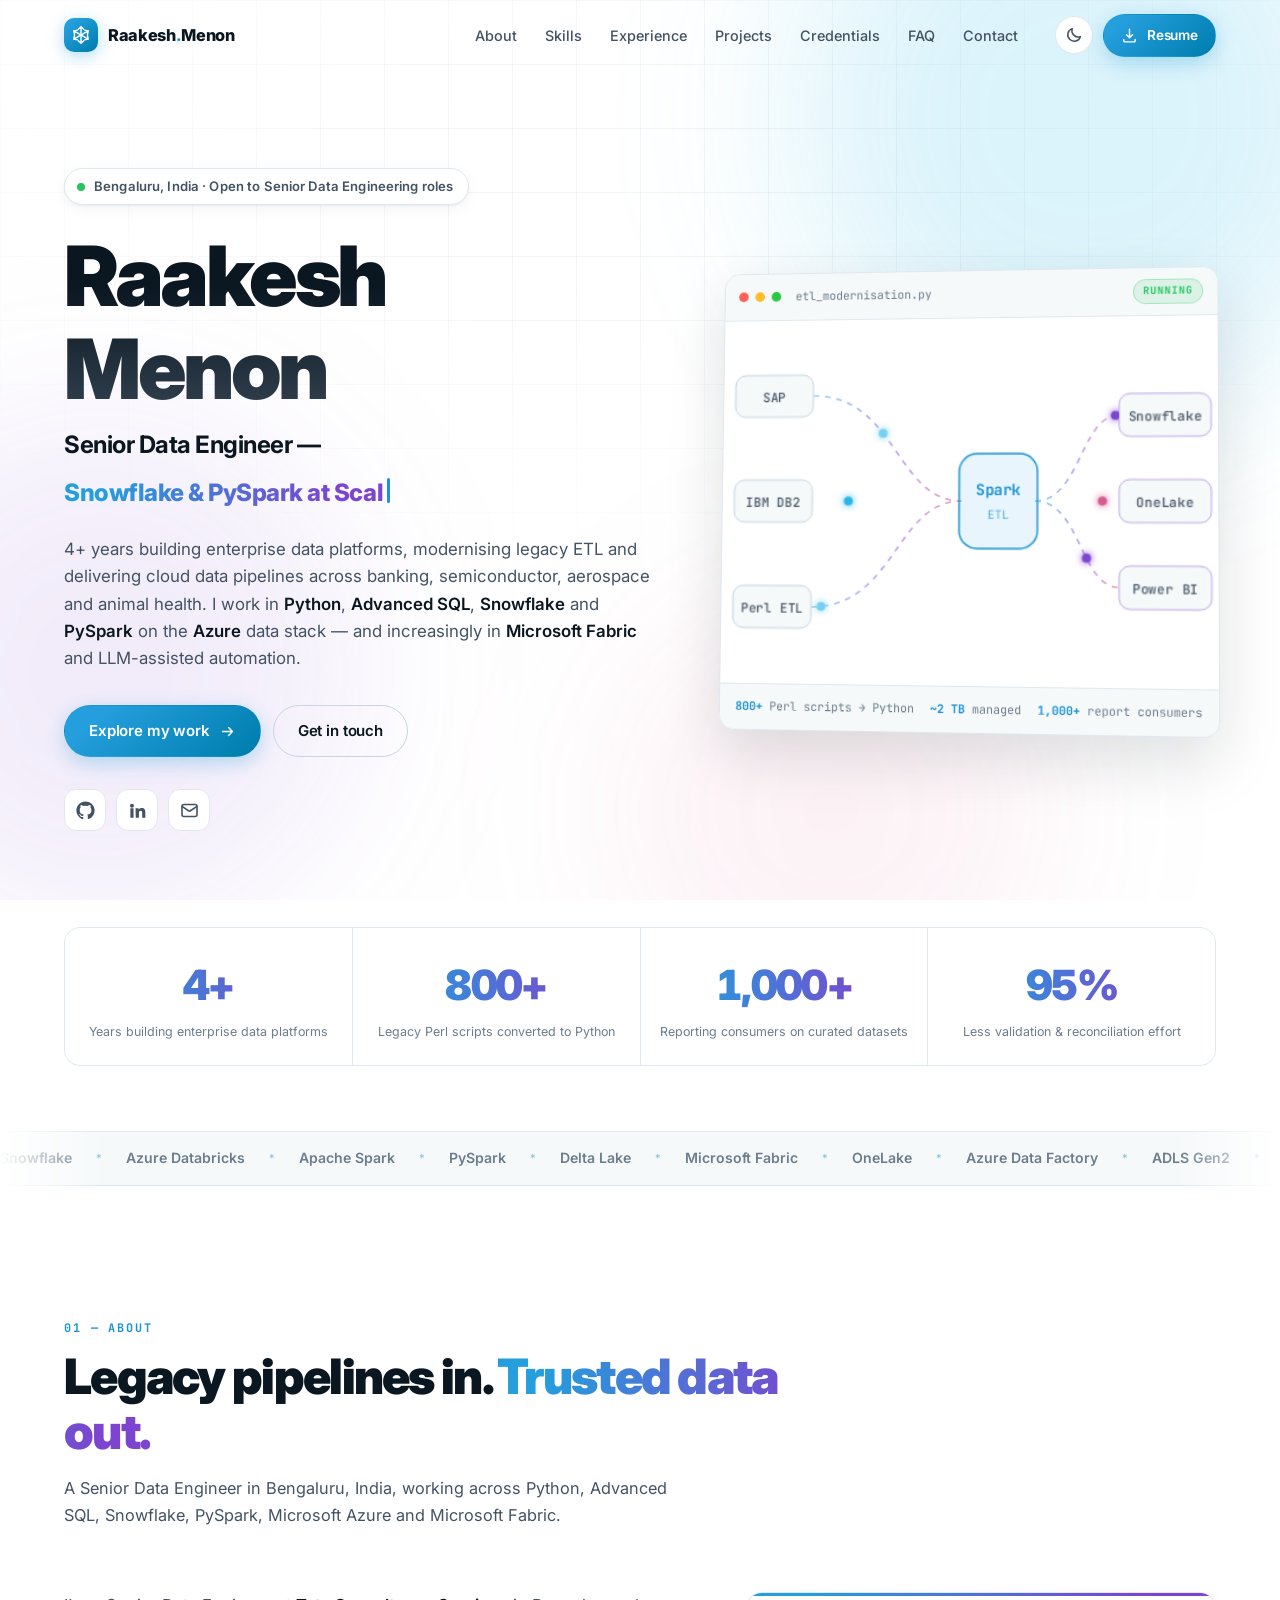
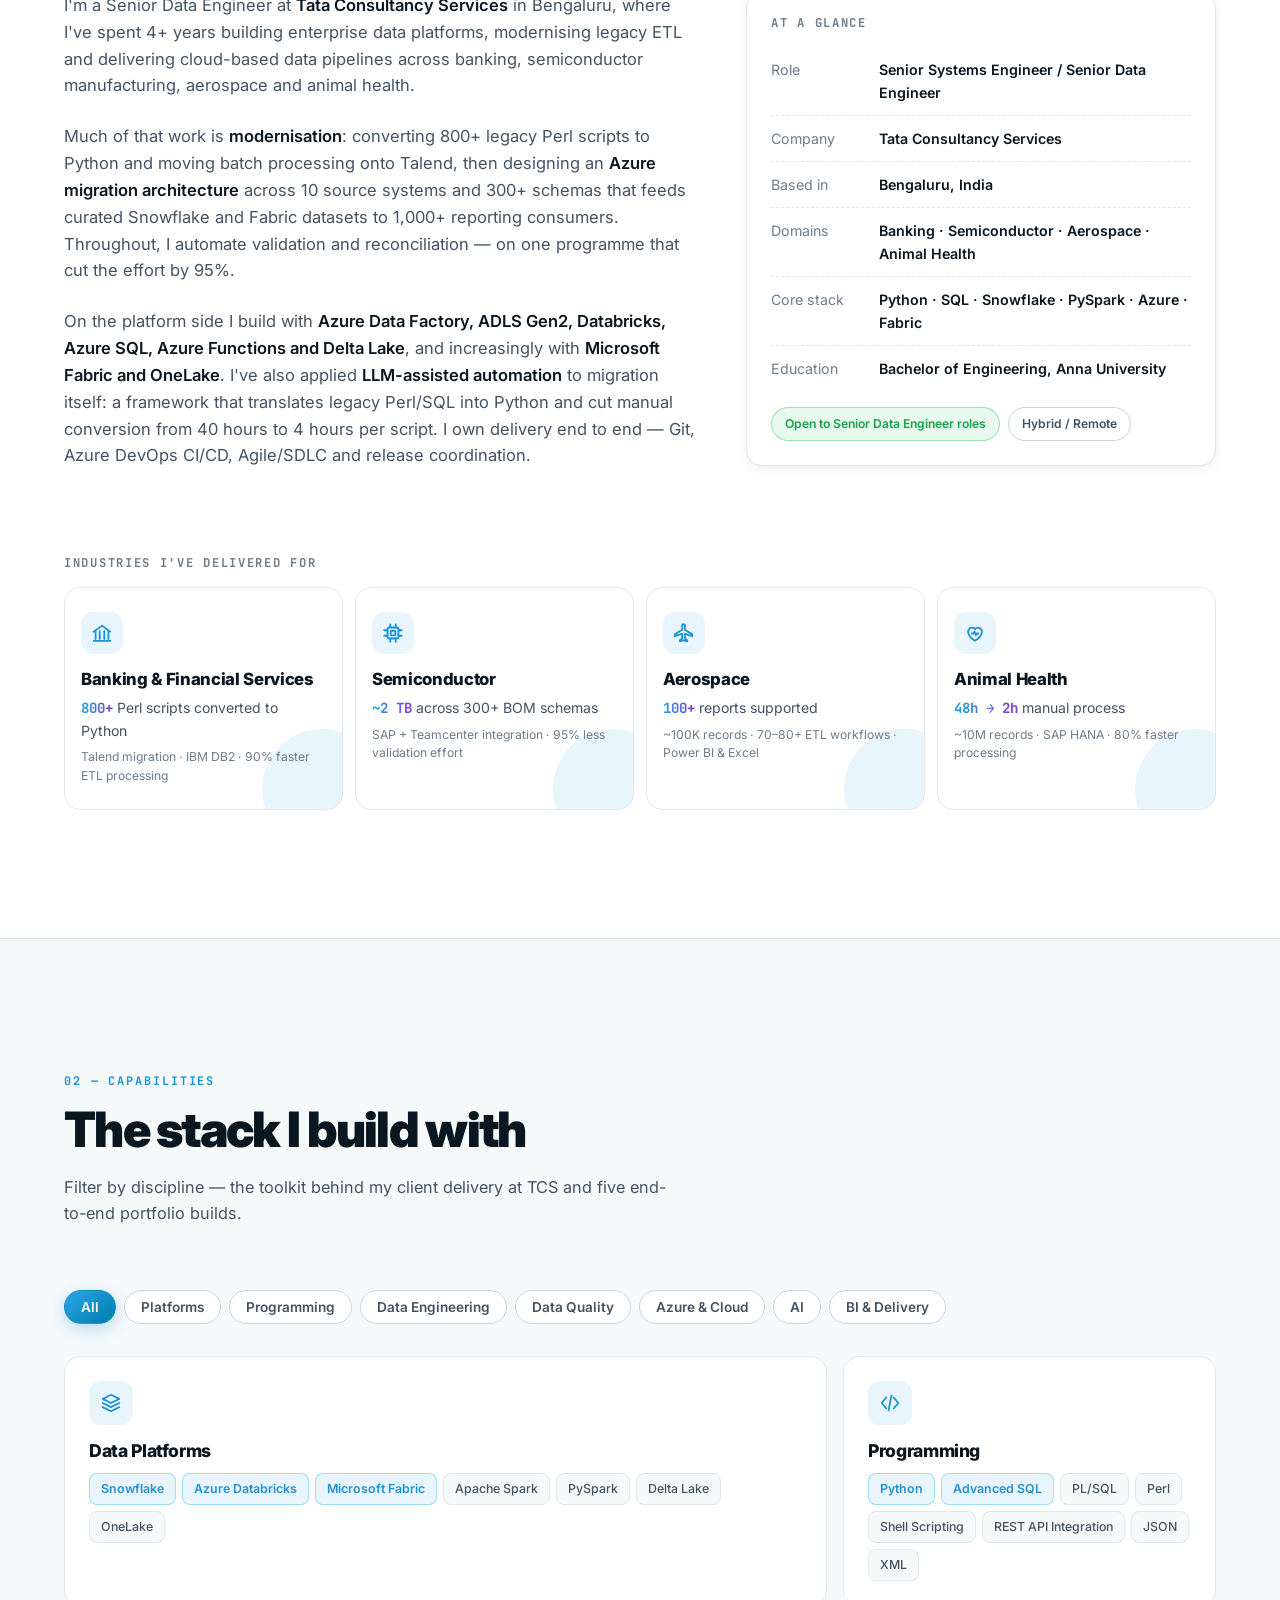
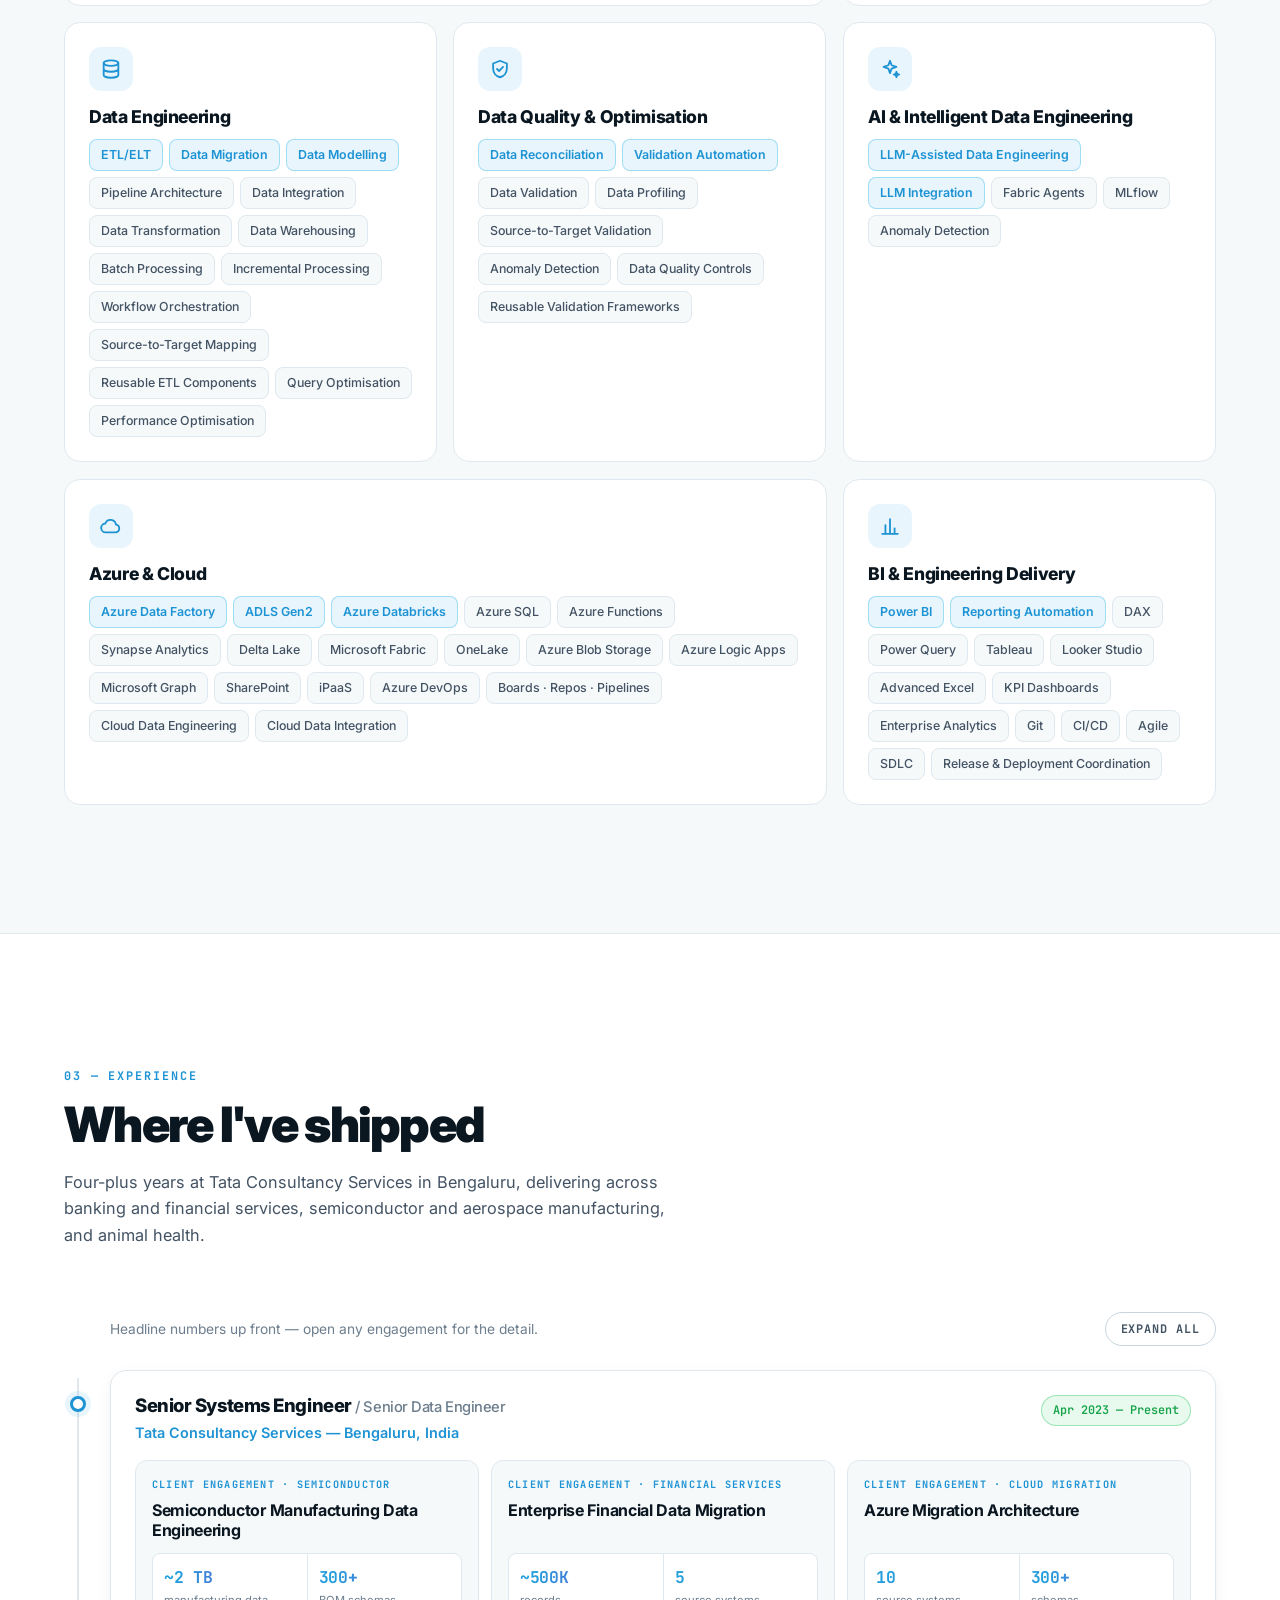
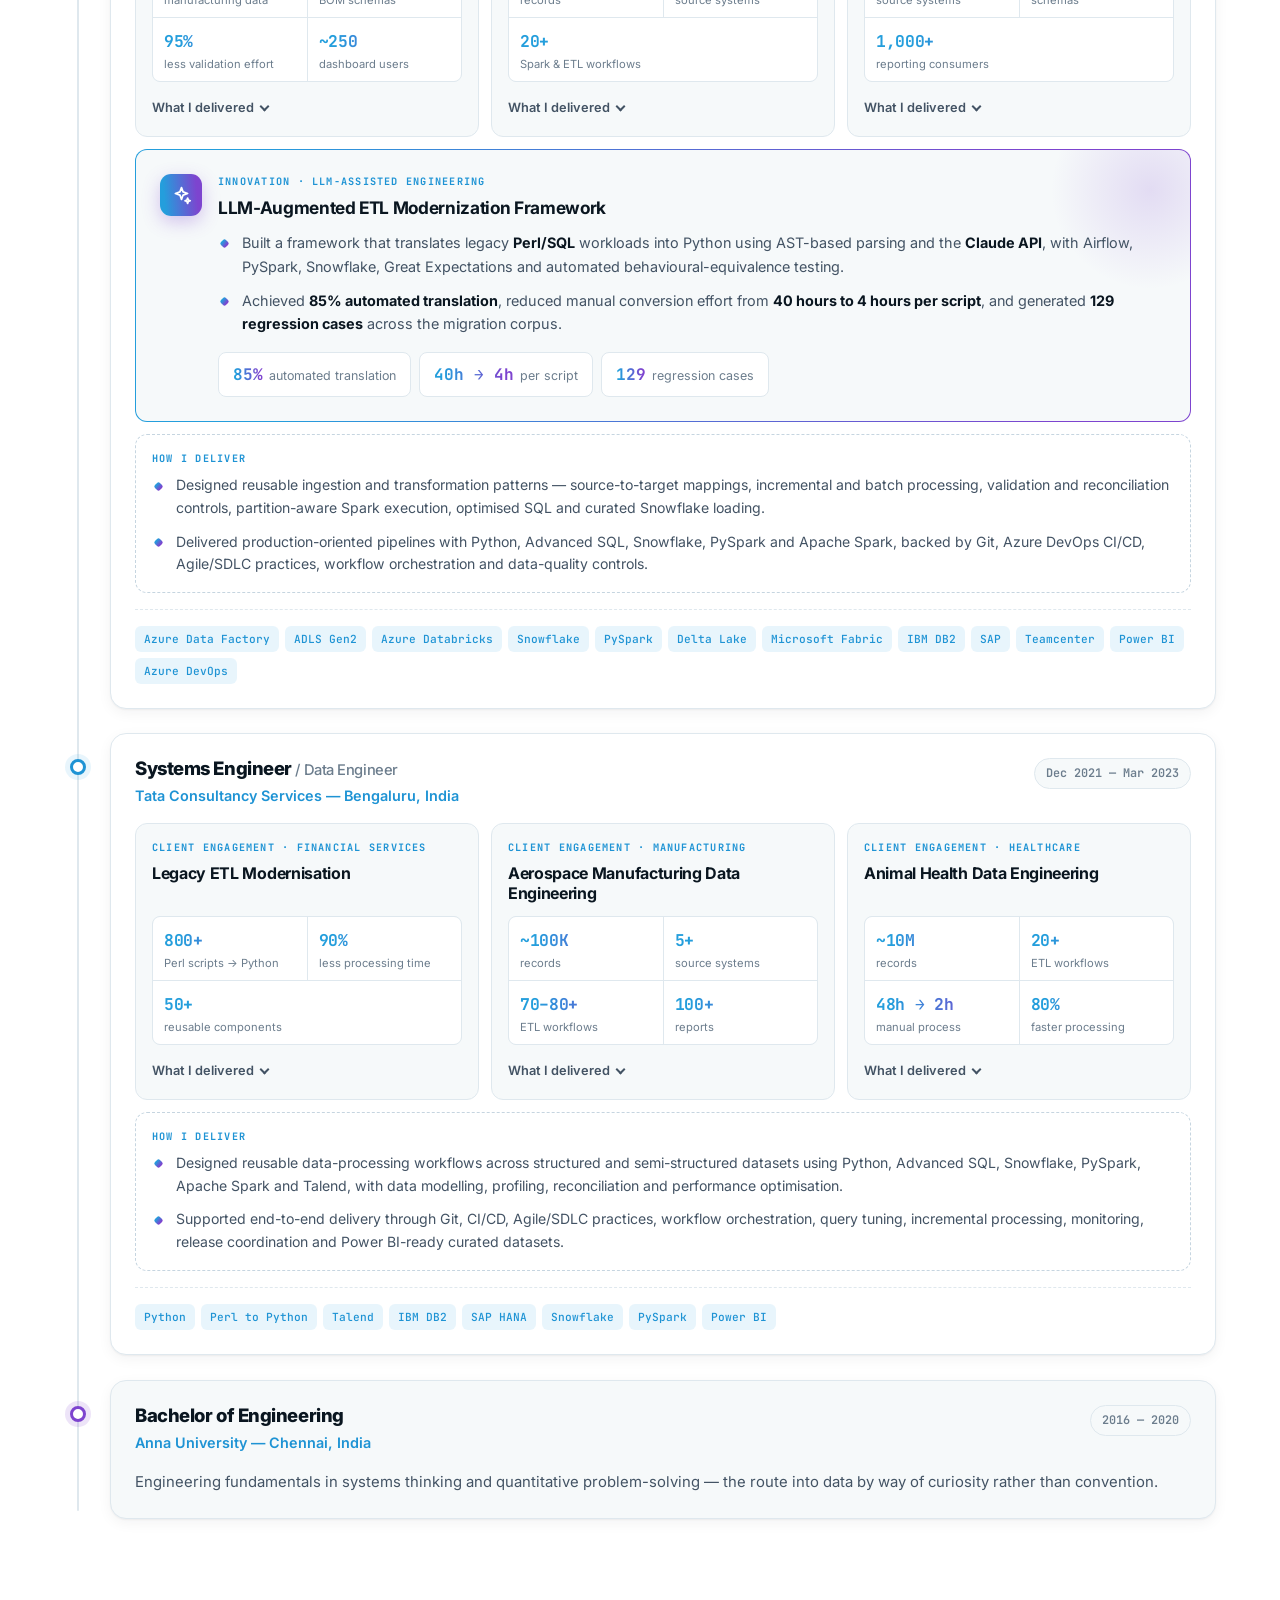
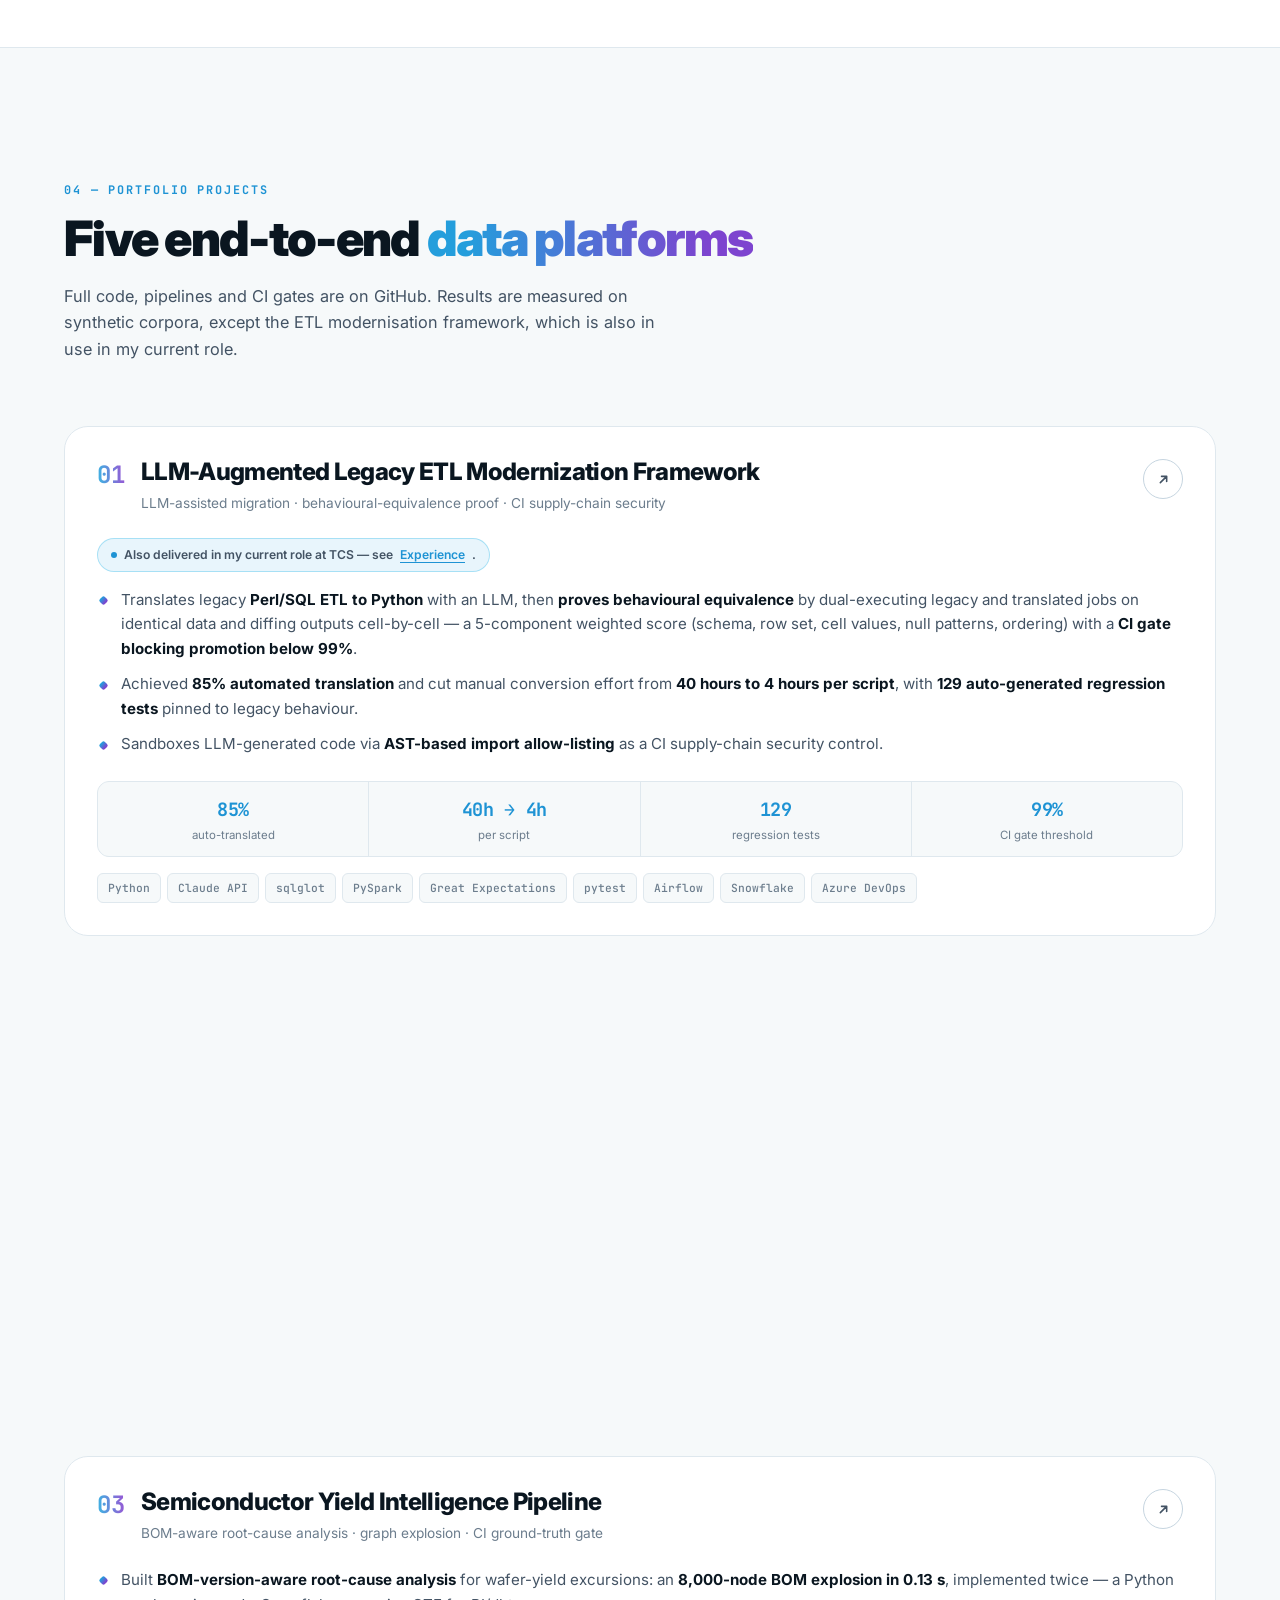
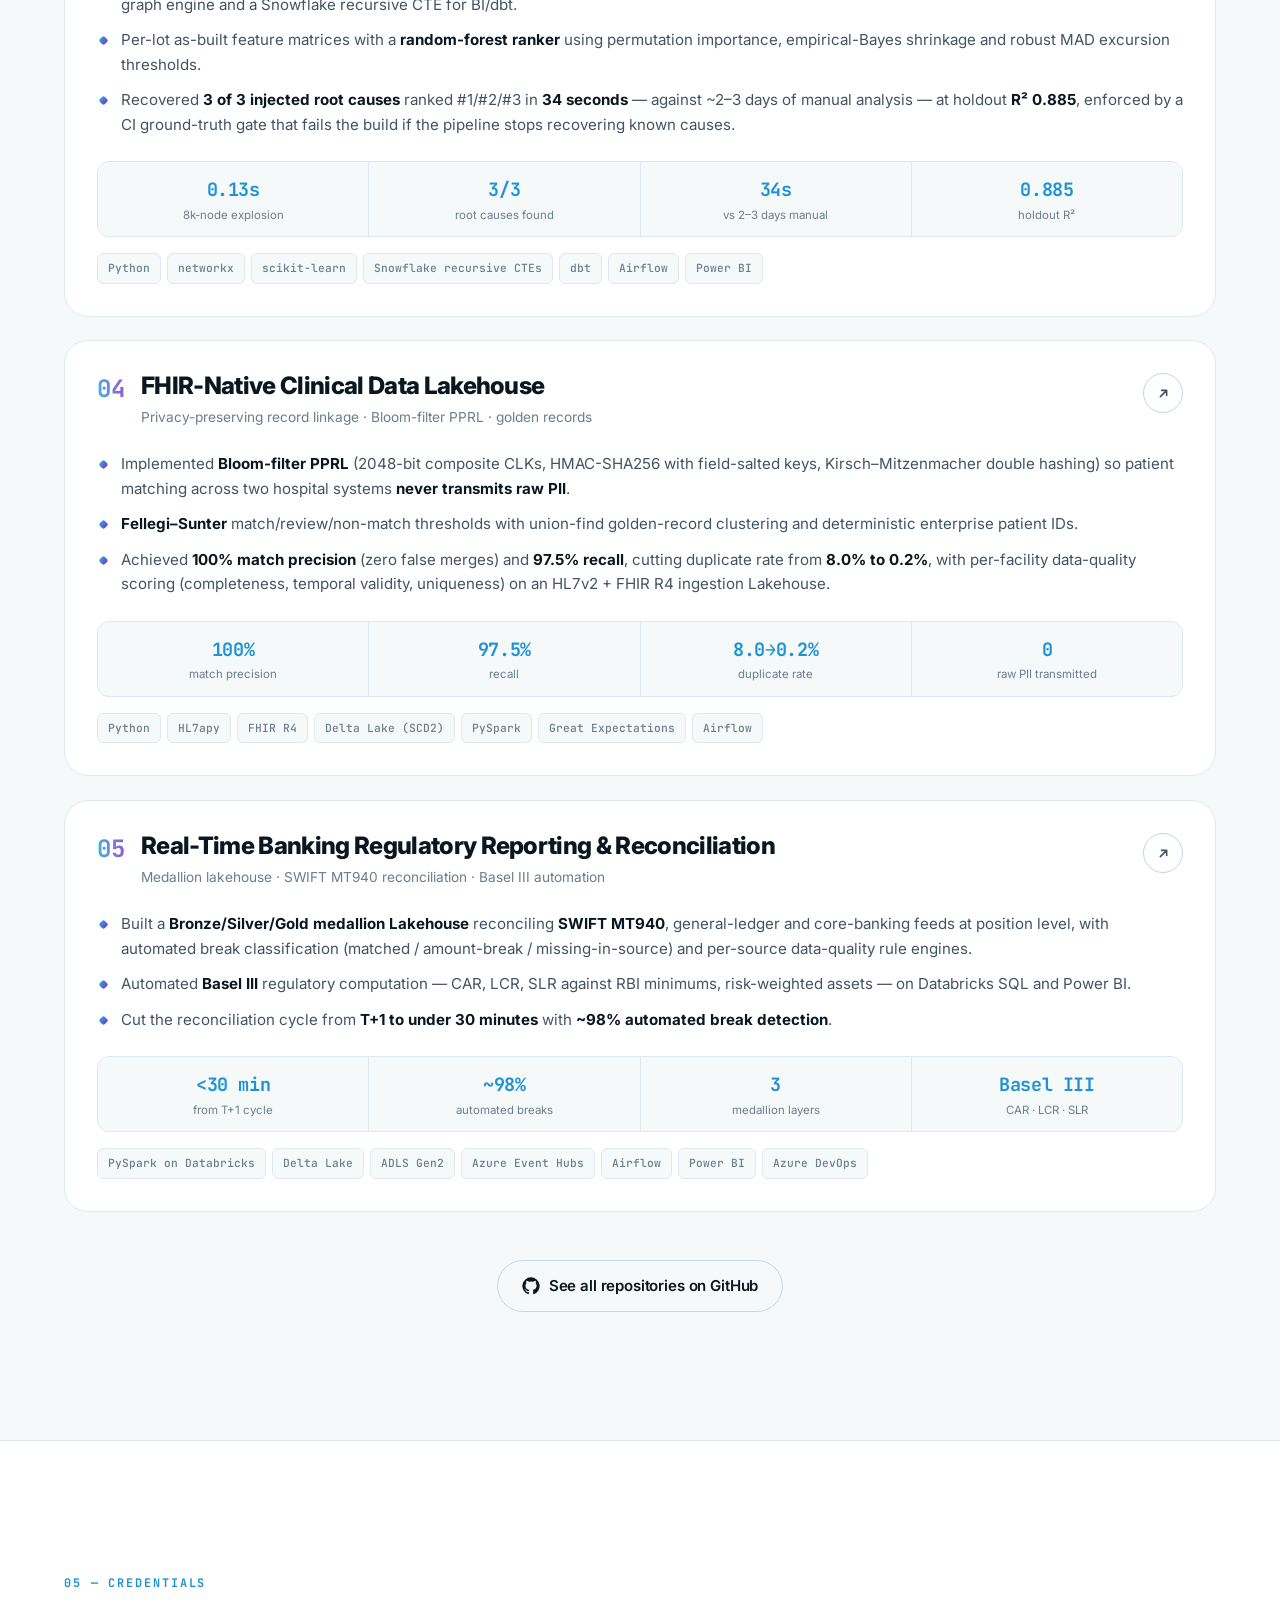
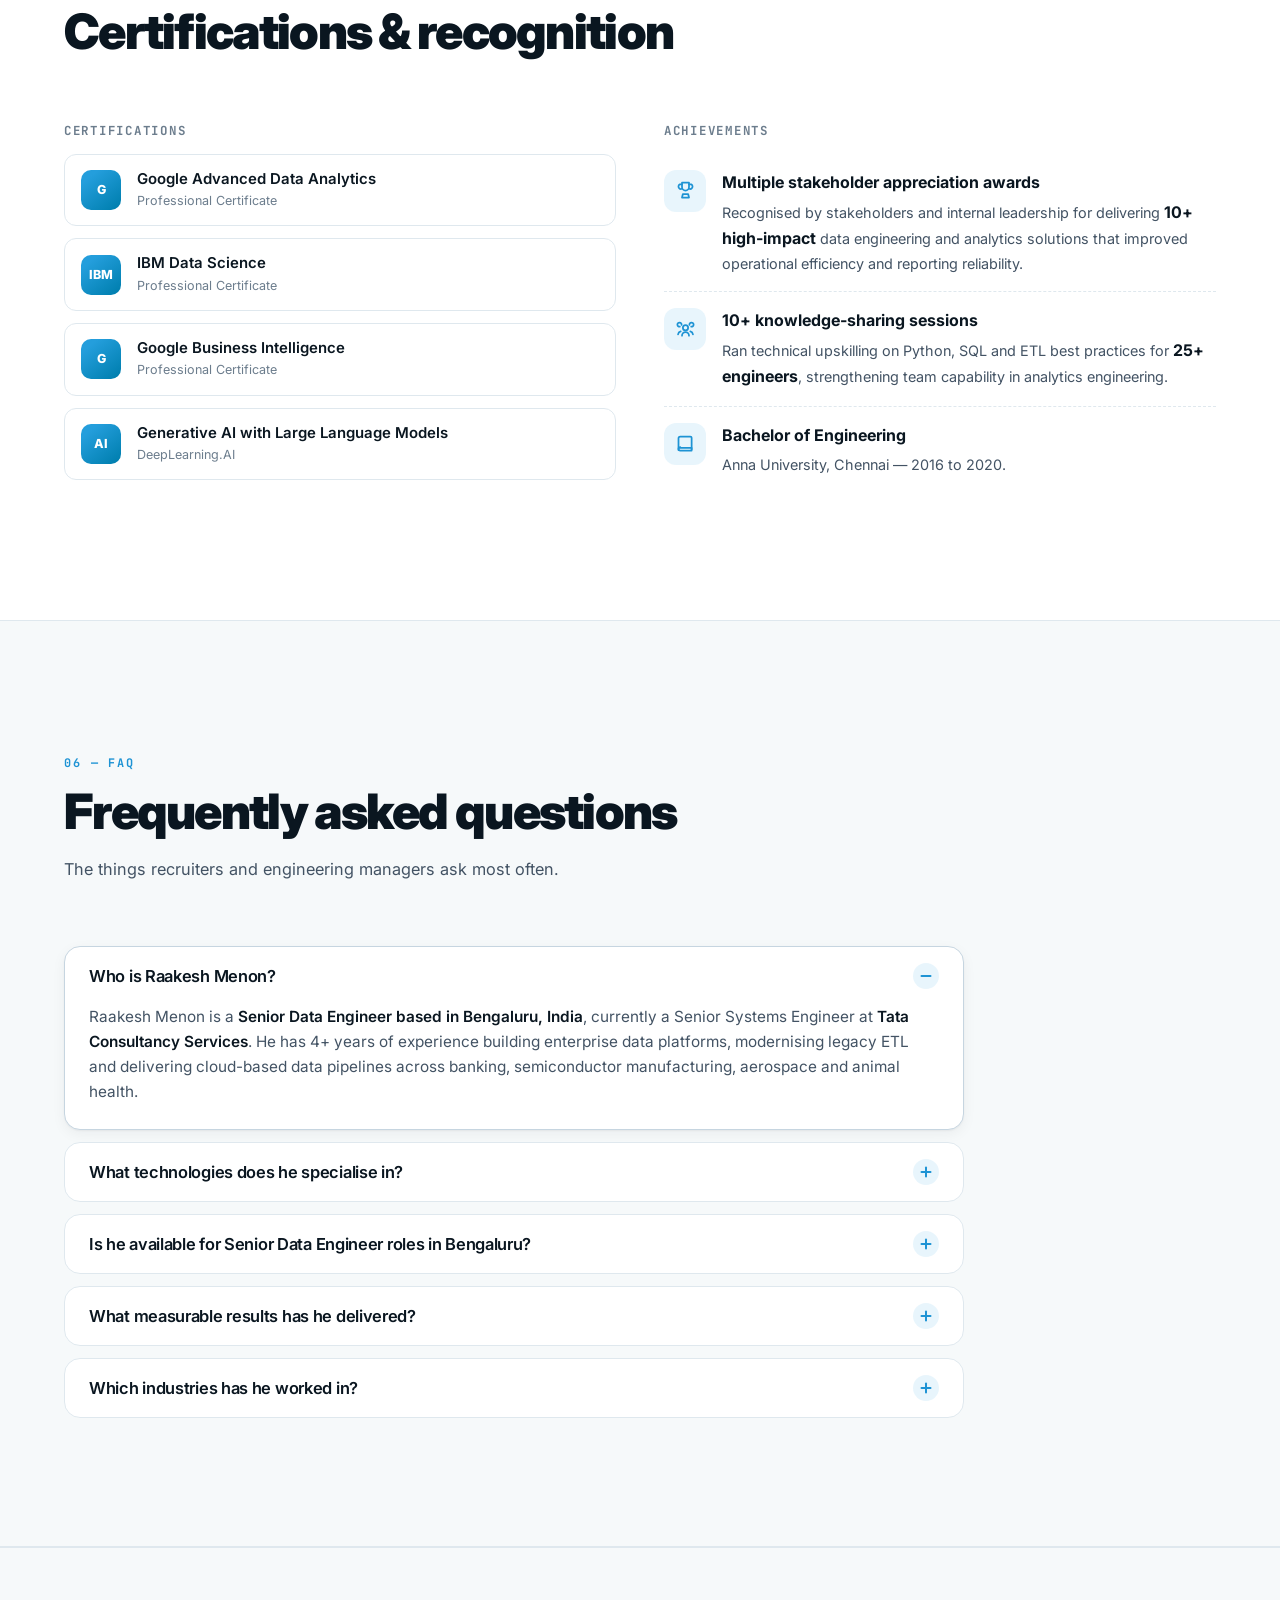
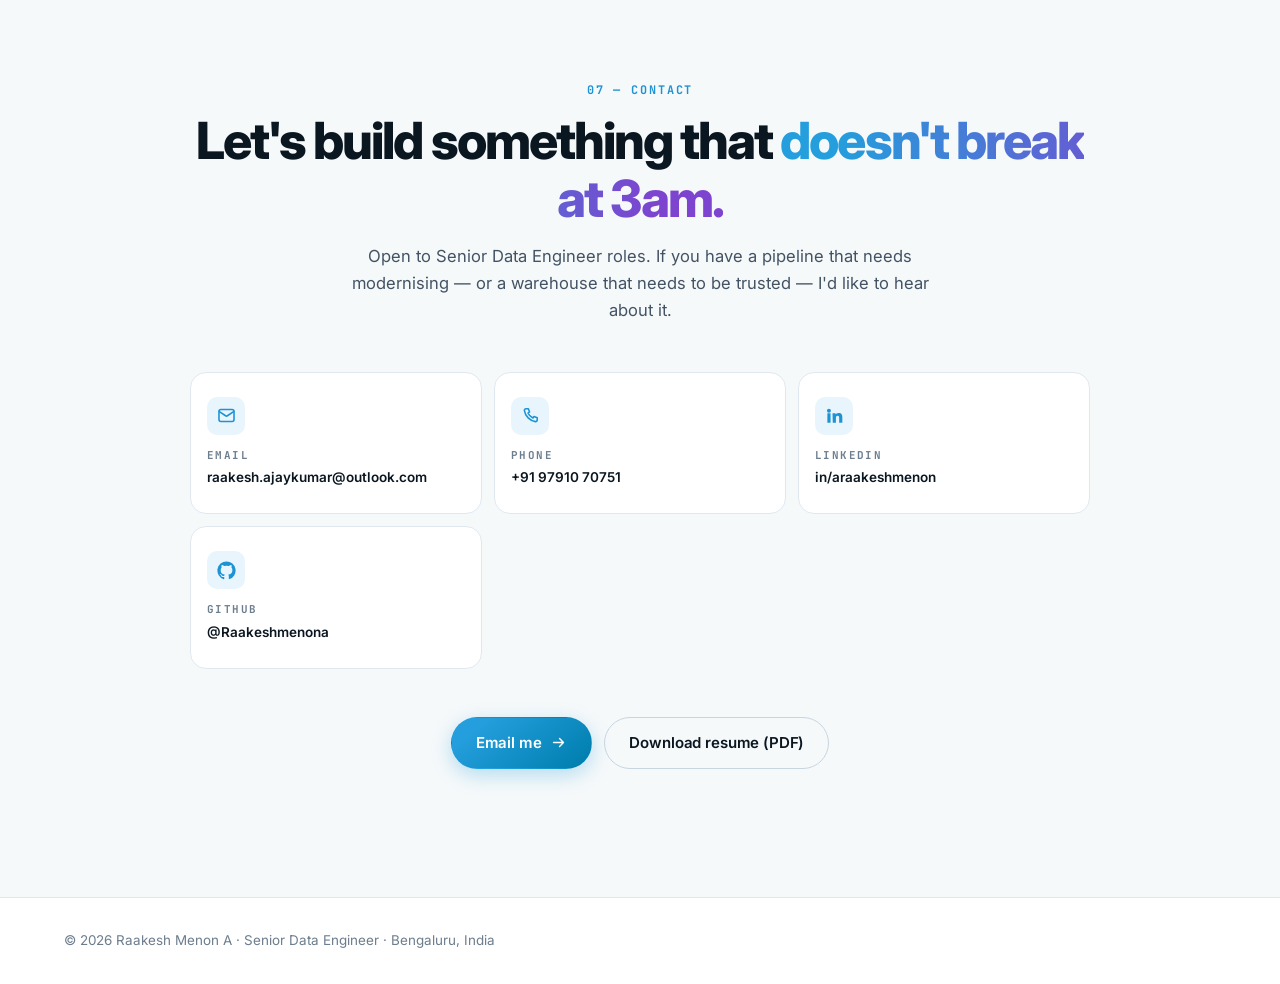
==== commit d1e9b596: "updated changes" ====
--- a/index.html
+++ b/index.html
@@ -245,11 +245,25 @@
       "@id": "https://raakeshmenona.github.io/#projects",
       "name": "Data engineering projects by Raakesh Menon",
       "itemListOrder": "https://schema.org/ItemListOrderAscending",
-      "numberOfItems": 4,
+      "numberOfItems": 5,
       "itemListElement": [
         {
           "@type": "ListItem",
           "position": 1,
+          "item": {
+            "@type": "SoftwareSourceCode",
+            "name": "LLM-Augmented Legacy ETL Modernization Framework",
+            "description": "Translates legacy Perl/SQL ETL to Python with an LLM and proves behavioural equivalence by dual-executing legacy and translated jobs and diffing outputs cell-by-cell, with a CI gate blocking promotion below 99% equivalence. Achieved 85% automated translation, cut manual conversion from 40 hours to 4 hours per script and generated 129 regression tests.",
+            "codeRepository": "https://github.com/Raakeshmenona/etl-modernization-framework",
+            "programmingLanguage": "Python",
+            "author": {
+              "@id": "https://raakeshmenona.github.io/#person"
+            }
+          }
+        },
+        {
+          "@type": "ListItem",
+          "position": 2,
           "item": {
             "@type": "SoftwareSourceCode",
             "name": "Aerospace MRO Supply-Chain Digital Twin",
@@ -263,7 +277,7 @@
         },
         {
           "@type": "ListItem",
-          "position": 2,
+          "position": 3,
           "item": {
             "@type": "SoftwareSourceCode",
             "name": "Semiconductor Yield Intelligence Pipeline",
@@ -277,7 +291,7 @@
         },
         {
           "@type": "ListItem",
-          "position": 3,
+          "position": 4,
           "item": {
             "@type": "SoftwareSourceCode",
             "name": "FHIR-Native Clinical Data Lakehouse",
@@ -291,7 +305,7 @@
         },
         {
           "@type": "ListItem",
-          "position": 4,
+          "position": 5,
           "item": {
             "@type": "SoftwareSourceCode",
             "name": "Real-Time Banking Regulatory Reporting & Reconciliation Platform",
@@ -630,7 +644,7 @@
     <div class="section__head reveal">
       <span class="kicker">02 — Capabilities</span>
       <h2 class="section__title">The stack I build with</h2>
-      <p class="section__sub">Filter by discipline — the toolkit behind my client delivery at TCS and four end-to-end portfolio builds.</p>
+      <p class="section__sub">Filter by discipline — the toolkit behind my client delivery at TCS and five end-to-end portfolio builds.</p>
     </div>
 
     <div class="filter-bar reveal">
@@ -899,10 +913,10 @@
   <div class="container">
     <div class="section__head reveal">
       <span class="kicker">04 — Portfolio projects</span>
-      <h2 class="section__title">Four end-to-end <span class="grad">data platforms</span></h2>
+      <h2 class="section__title">Five end-to-end <span class="grad">data platforms</span></h2>
       <p class="section__sub">
-        Portfolio builds engineered to production standards — results measured on synthetic datasets.
-        Full code, pipelines and CI gates are on GitHub.
+        Full code, pipelines and CI gates are on GitHub. Results are measured on synthetic corpora,
+        except the ETL modernisation framework, which is also in use in my current role.
       </p>
     </div>
 
@@ -911,6 +925,38 @@
       <article class="project reveal">
         <div class="project__head">
           <span class="project__idx">01</span>
+          <div class="project__heading">
+            <h3 class="project__title">LLM-Augmented Legacy ETL Modernization Framework</h3>
+            <p class="project__tag">LLM-assisted migration · behavioural-equivalence proof · CI supply-chain security</p>
+          </div>
+          <a class="project__link" href="https://github.com/Raakeshmenona/etl-modernization-framework" target="_blank" rel="noopener noreferrer" aria-label="View etl-modernization-framework on GitHub">
+            <svg viewBox="0 0 24 24" fill="none" stroke="currentColor" stroke-width="2" stroke-linecap="round" stroke-linejoin="round"><path d="M8 16 16 8M9.5 8H16v6.5"/></svg>
+          </a>
+        </div>
+
+        <p class="project__note">Also delivered in my current role at TCS — see <a href="#experience">Experience</a>.</p>
+
+        <ul class="bullets">
+          <li>Translates legacy <b>Perl/SQL ETL to Python</b> with an LLM, then <b>proves behavioural equivalence</b> by dual-executing legacy and translated jobs on identical data and diffing outputs cell-by-cell — a 5-component weighted score (schema, row set, cell values, null patterns, ordering) with a <b>CI gate blocking promotion below 99%</b>.</li>
+          <li>Achieved <b>85% automated translation</b> and cut manual conversion effort from <b>40 hours to 4 hours per script</b>, with <b>129 auto-generated regression tests</b> pinned to legacy behaviour.</li>
+          <li>Sandboxes LLM-generated code via <b>AST-based import allow-listing</b> as a CI supply-chain security control.</li>
+        </ul>
+
+        <div class="project__metrics">
+          <div><b>85%</b><span>auto-translated</span></div>
+          <div><b>40h → 4h</b><span>per script</span></div>
+          <div><b>129</b><span>regression tests</span></div>
+          <div><b>99%</b><span>CI gate threshold</span></div>
+        </div>
+
+        <div class="project__stack">
+          <span>Python</span><span>Claude API</span><span>sqlglot</span><span>PySpark</span><span>Great Expectations</span><span>pytest</span><span>Airflow</span><span>Snowflake</span><span>Azure DevOps</span>
+        </div>
+      </article>
+
+      <article class="project reveal" data-reveal-delay="80">
+        <div class="project__head">
+          <span class="project__idx">02</span>
           <div class="project__heading">
             <h3 class="project__title">Aerospace MRO Supply-Chain Digital Twin</h3>
             <p class="project__tag">Star-schema hub · SCD Type 2 · intermittent-demand forecasting</p>
@@ -939,9 +985,9 @@
         </div>
       </article>
 
-      <article class="project reveal" data-reveal-delay="80">
+      <article class="project reveal" data-reveal-delay="160">
         <div class="project__head">
-          <span class="project__idx">02</span>
+          <span class="project__idx">03</span>
           <div class="project__heading">
             <h3 class="project__title">Semiconductor Yield Intelligence Pipeline</h3>
             <p class="project__tag">BOM-aware root-cause analysis · graph explosion · CI ground-truth gate</p>
@@ -969,9 +1015,9 @@
         </div>
       </article>
 
-      <article class="project reveal" data-reveal-delay="160">
+      <article class="project reveal" data-reveal-delay="80">
         <div class="project__head">
-          <span class="project__idx">03</span>
+          <span class="project__idx">04</span>
           <div class="project__heading">
             <h3 class="project__title">FHIR-Native Clinical Data Lakehouse</h3>
             <p class="project__tag">Privacy-preserving record linkage · Bloom-filter PPRL · golden records</p>
@@ -999,9 +1045,9 @@
         </div>
       </article>
 
-      <article class="project reveal" data-reveal-delay="80">
+      <article class="project reveal" data-reveal-delay="160">
         <div class="project__head">
-          <span class="project__idx">04</span>
+          <span class="project__idx">05</span>
           <div class="project__heading">
             <h3 class="project__title">Real-Time Banking Regulatory Reporting &amp; Reconciliation</h3>
             <p class="project__tag">Medallion lakehouse · SWIFT MT940 reconciliation · Basel III automation</p>
--- a/assets/css/style.css
+++ b/assets/css/style.css
@@ -1148,6 +1148,24 @@
   color: #fff;
   transform: rotate(45deg) scale(1.08);
 }
+
+/* cross-reference badge on a project that also shipped as client work */
+.project__note {
+  display: inline-flex; align-items: center; gap: 7px;
+  font-size: .76rem; font-weight: 600;
+  padding: 6px 13px;
+  margin: 0 0 var(--s-3);
+  border-radius: 999px;
+  background: var(--accent-soft);
+  border: 1px solid rgba(41, 181, 232, .34);
+  color: var(--text-2);
+}
+.project__note::before {
+  content: ''; flex: none;
+  width: 6px; height: 6px; border-radius: 50%;
+  background: var(--accent);
+}
+.project__note a { color: var(--accent); text-decoration: underline; text-underline-offset: 3px; }
 
 .project__metrics {
   display: grid;
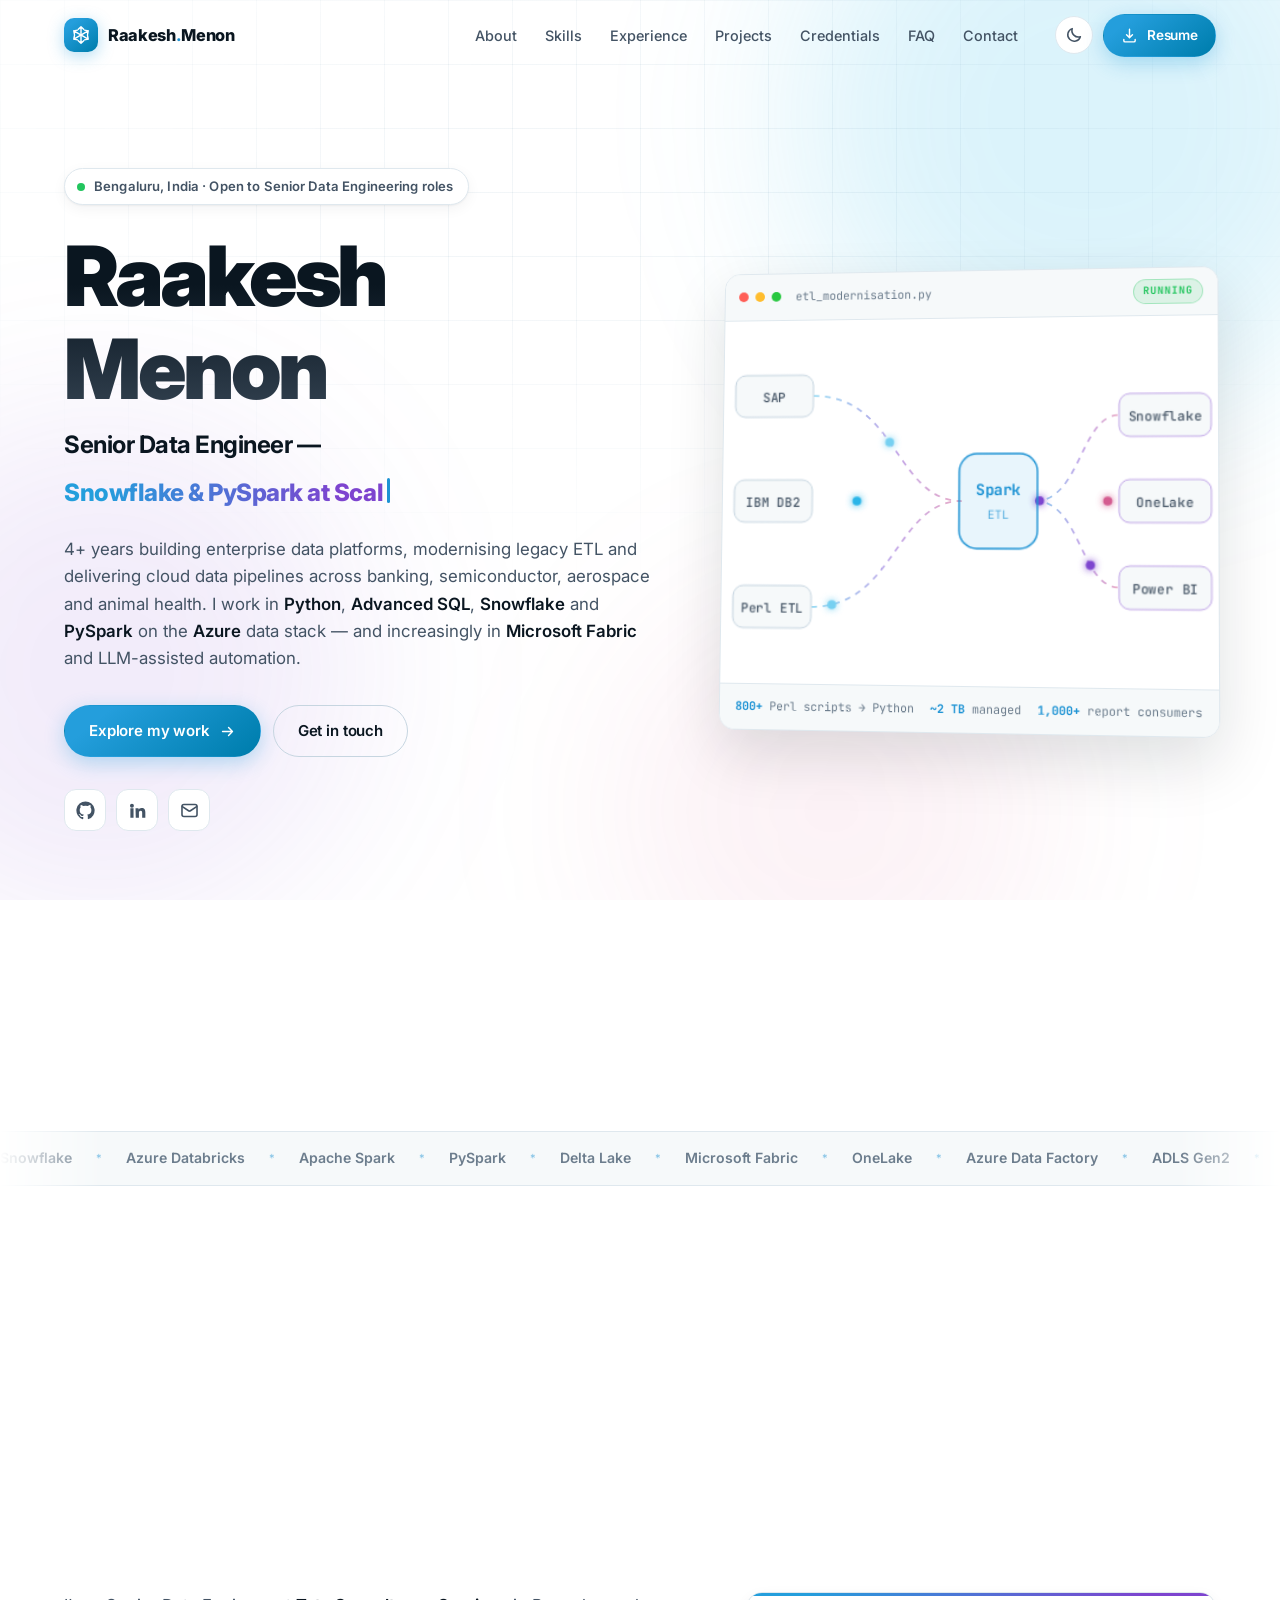
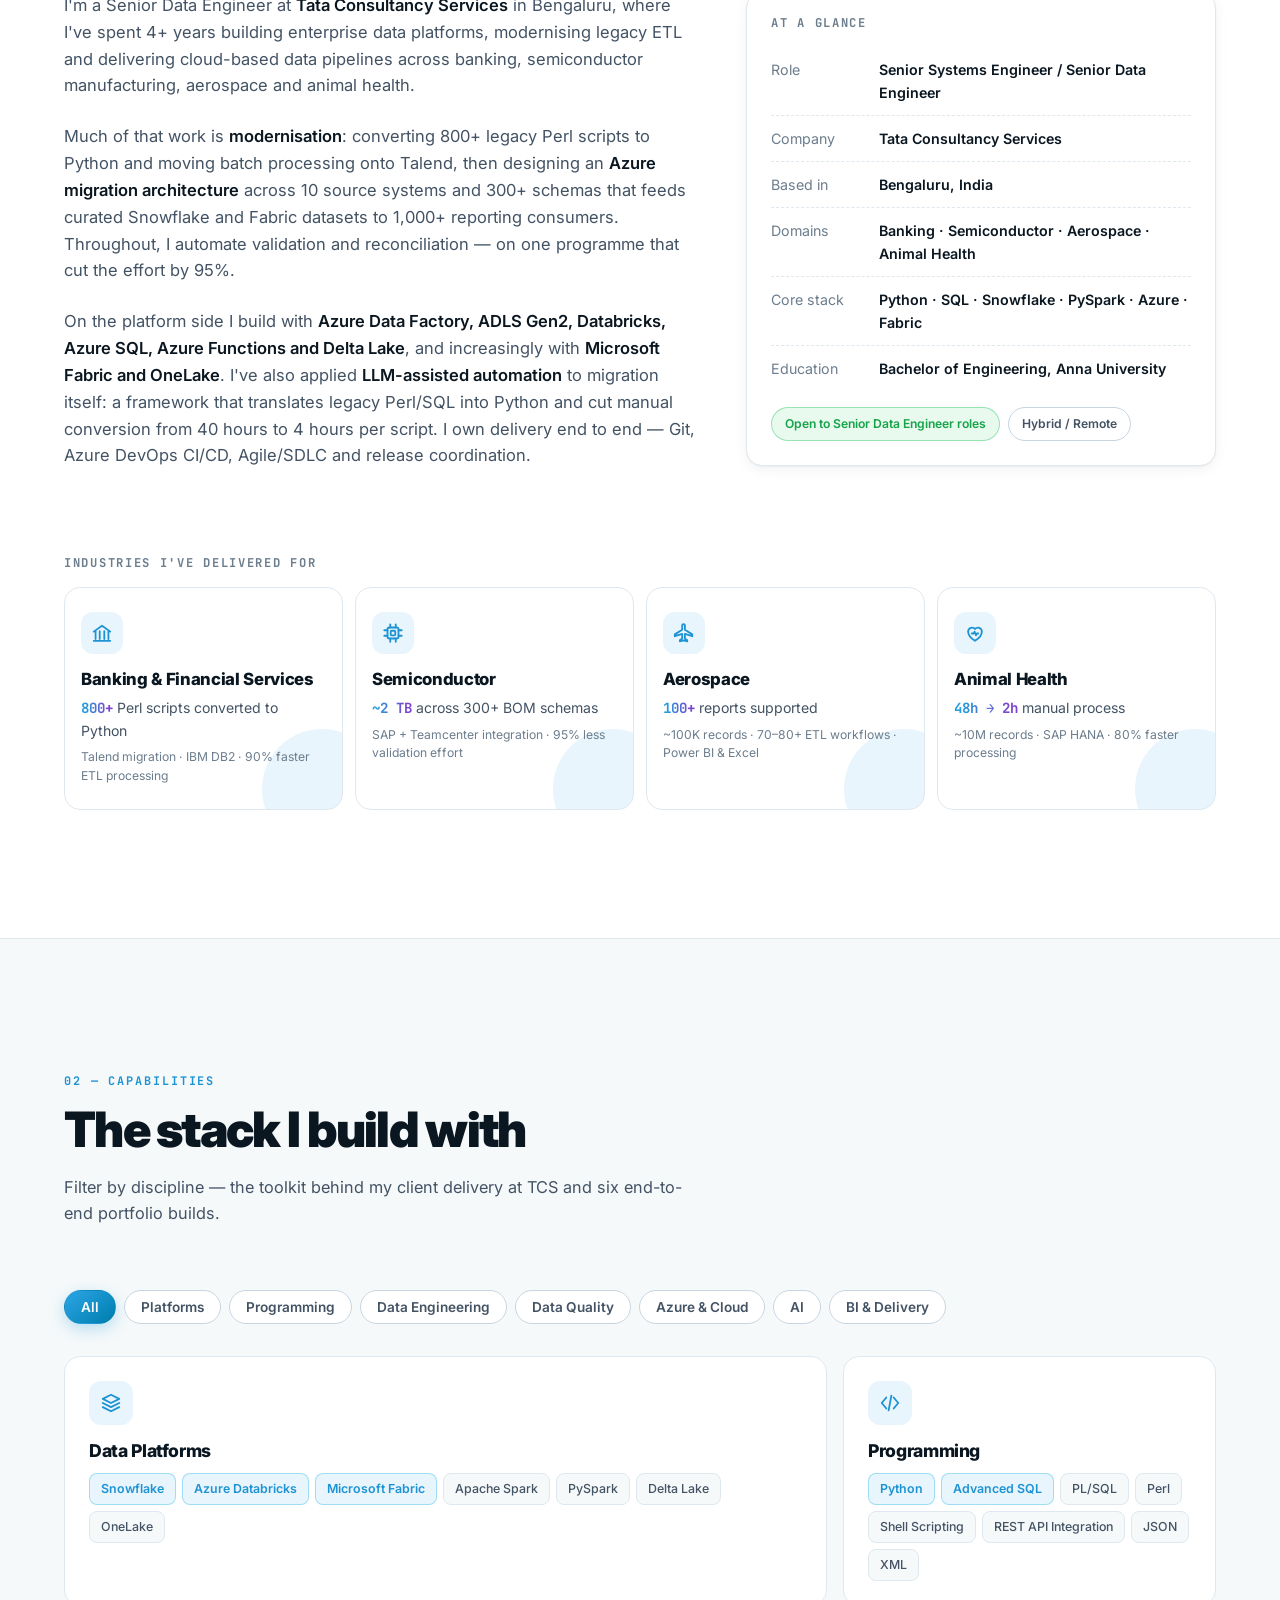
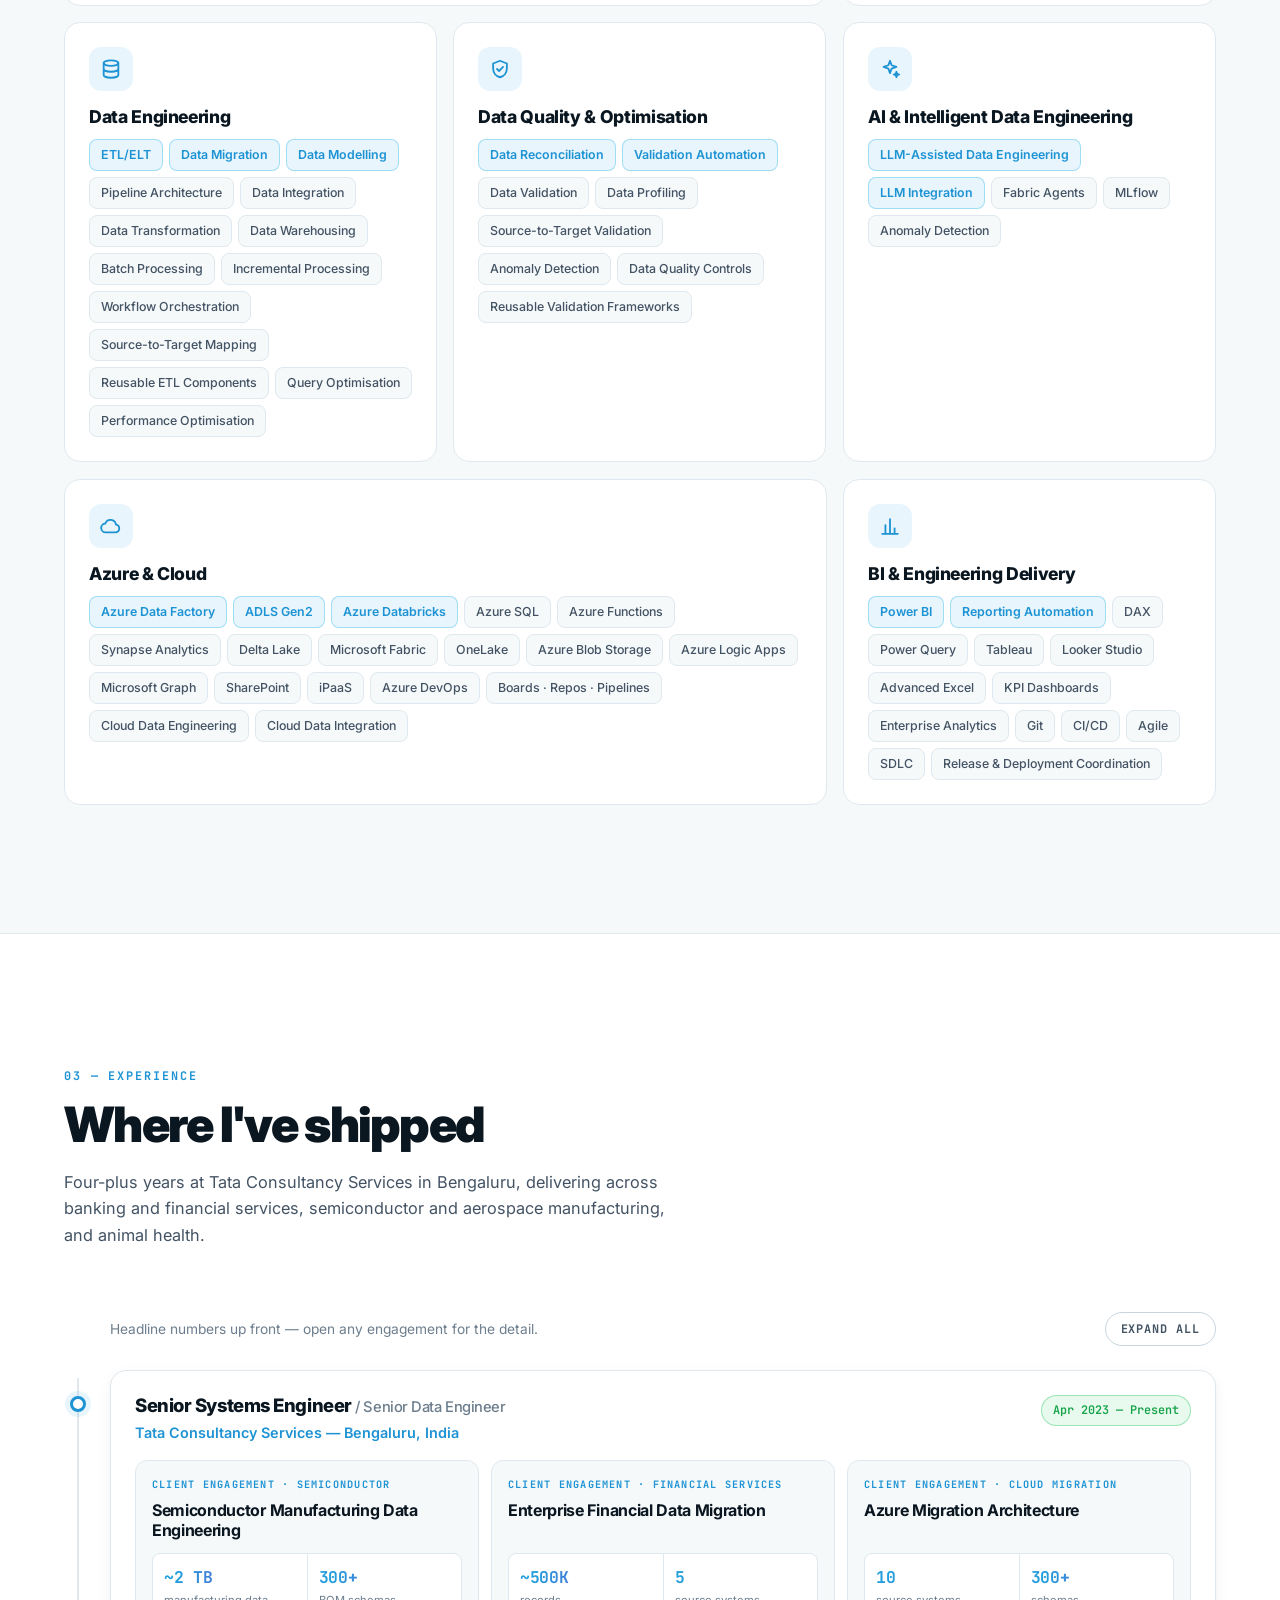
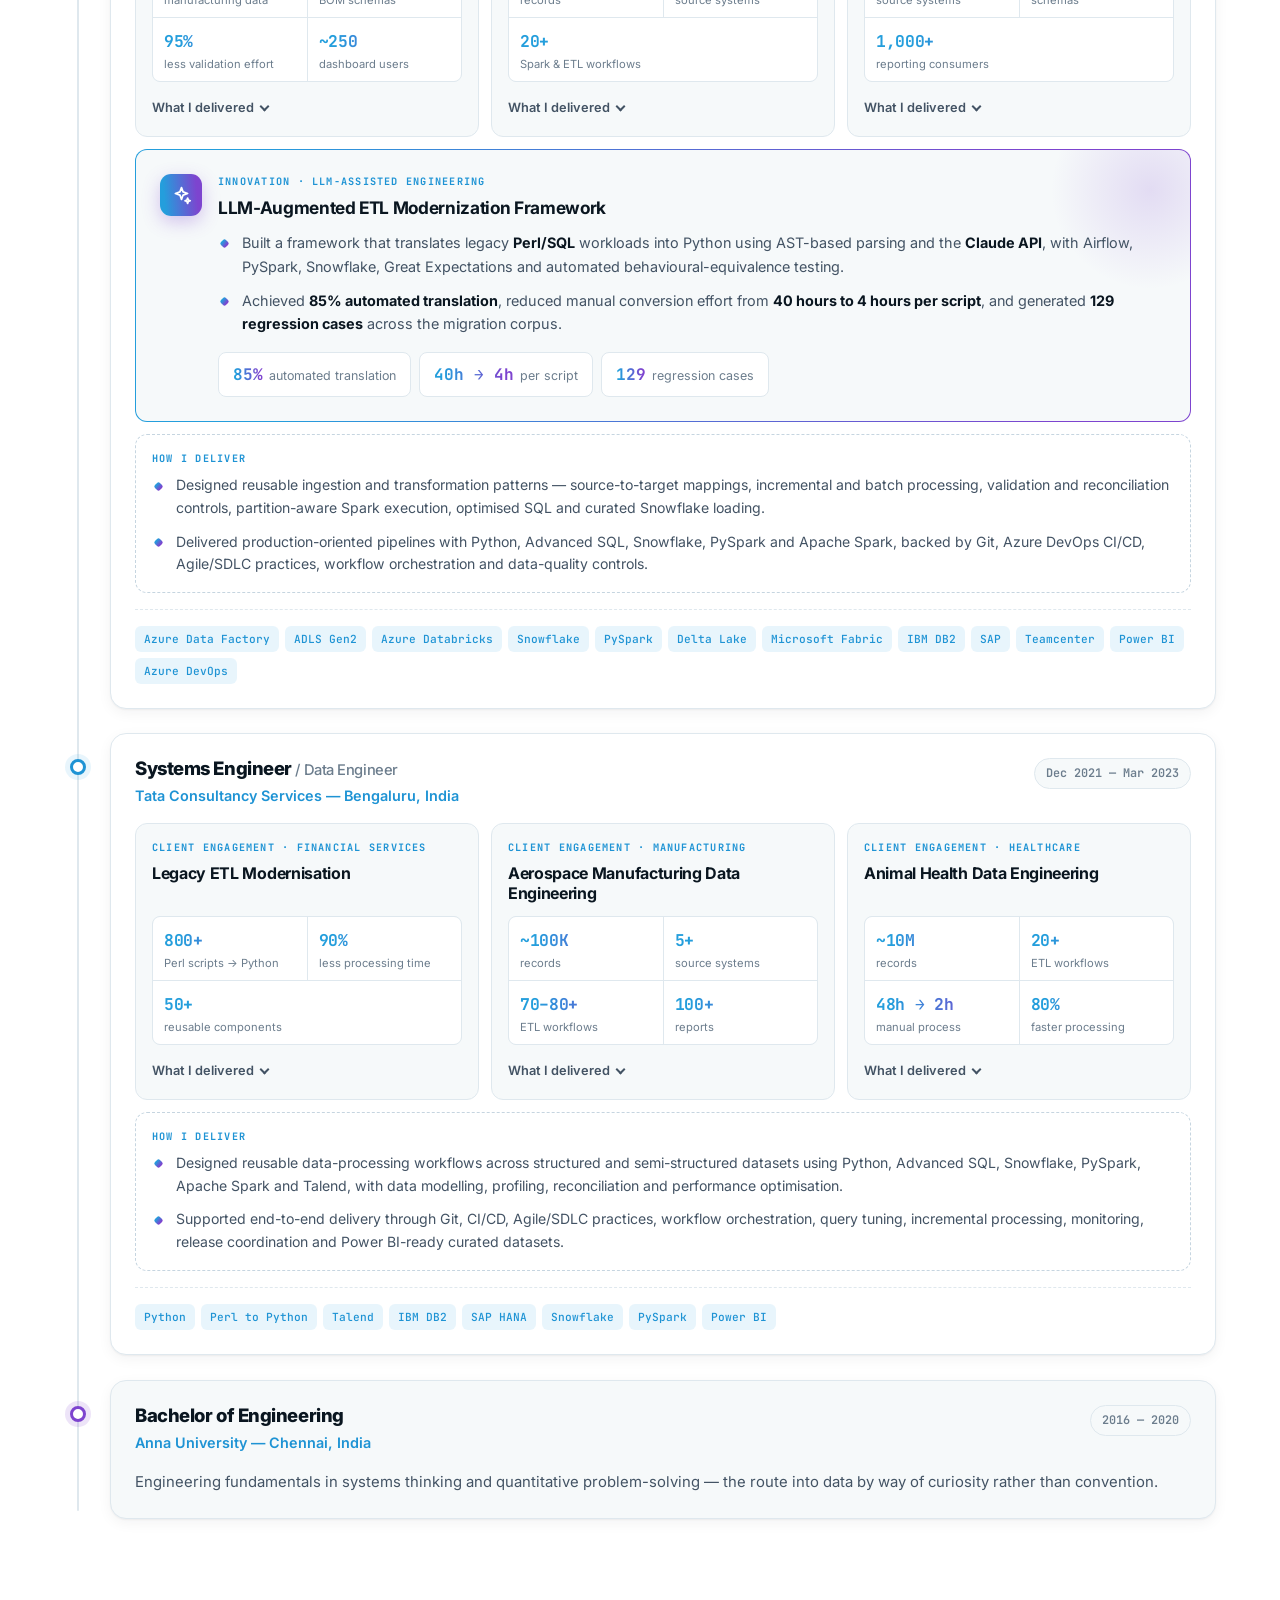
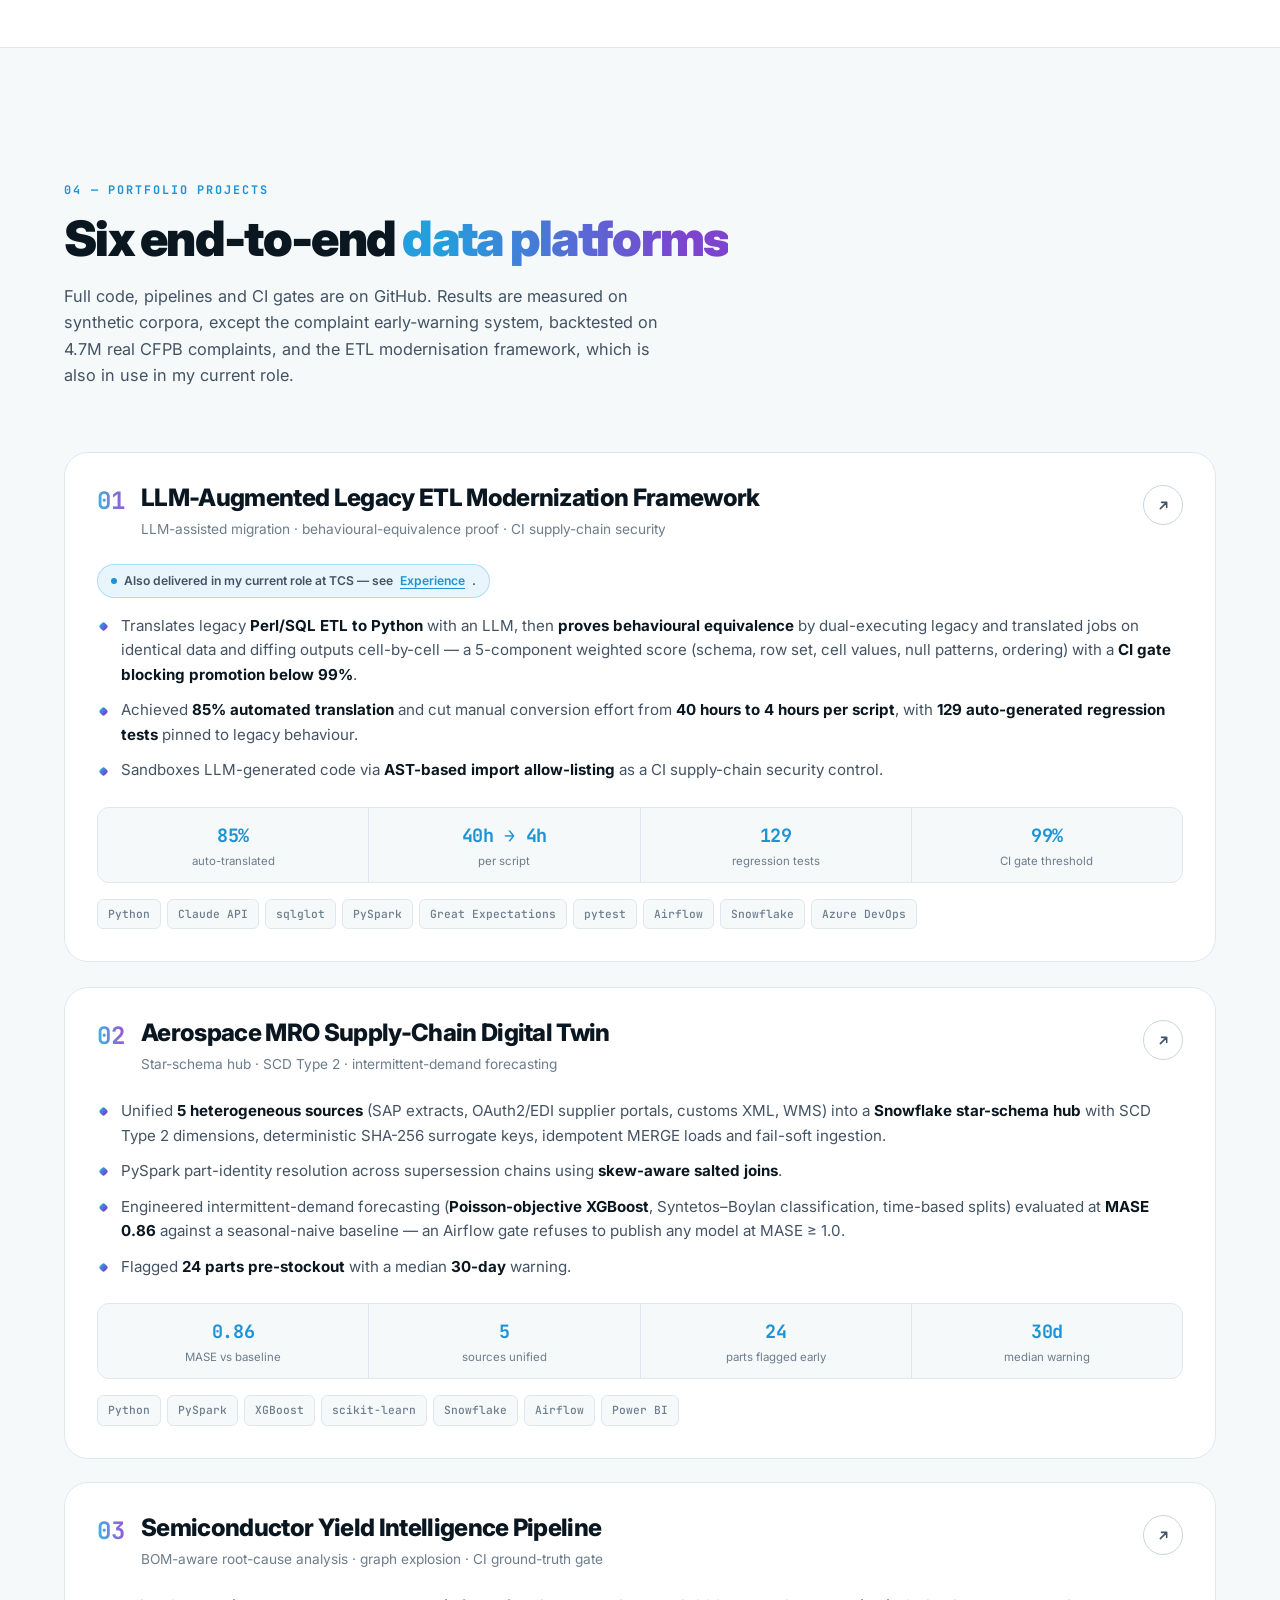
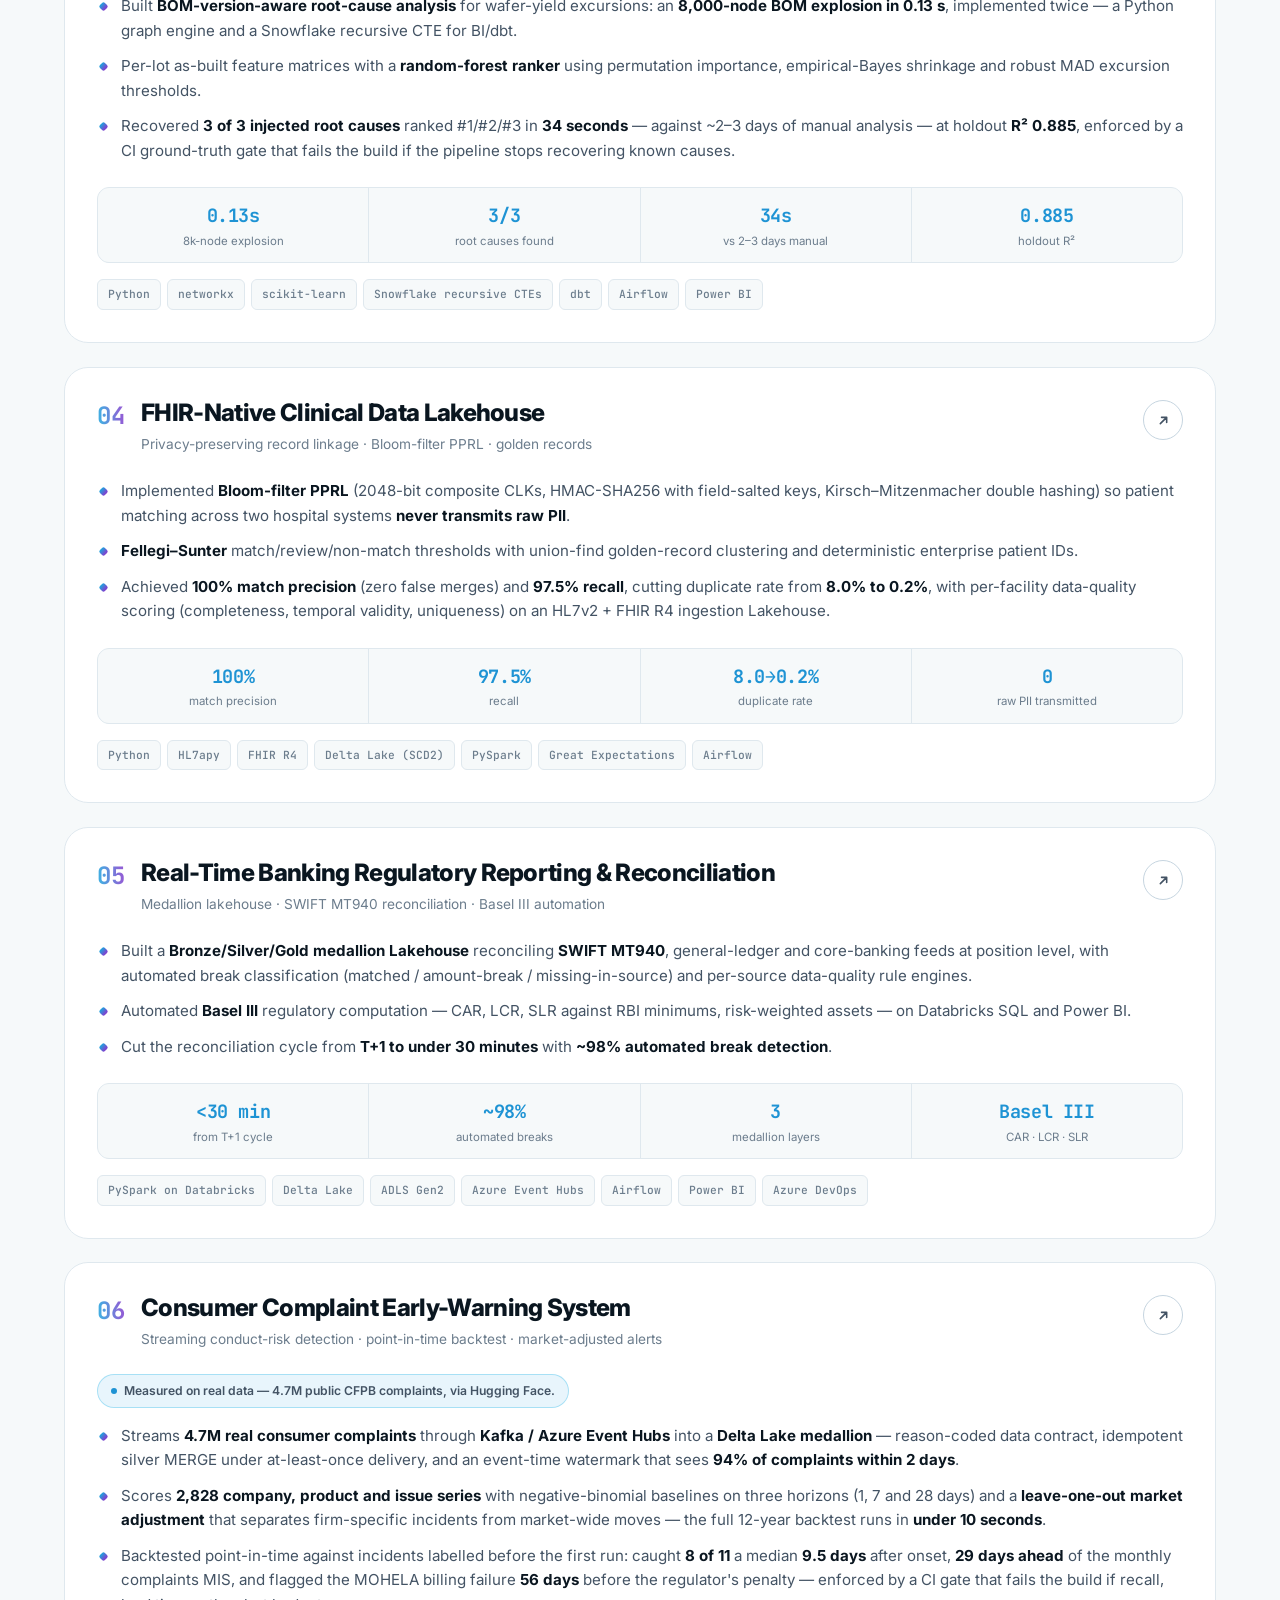
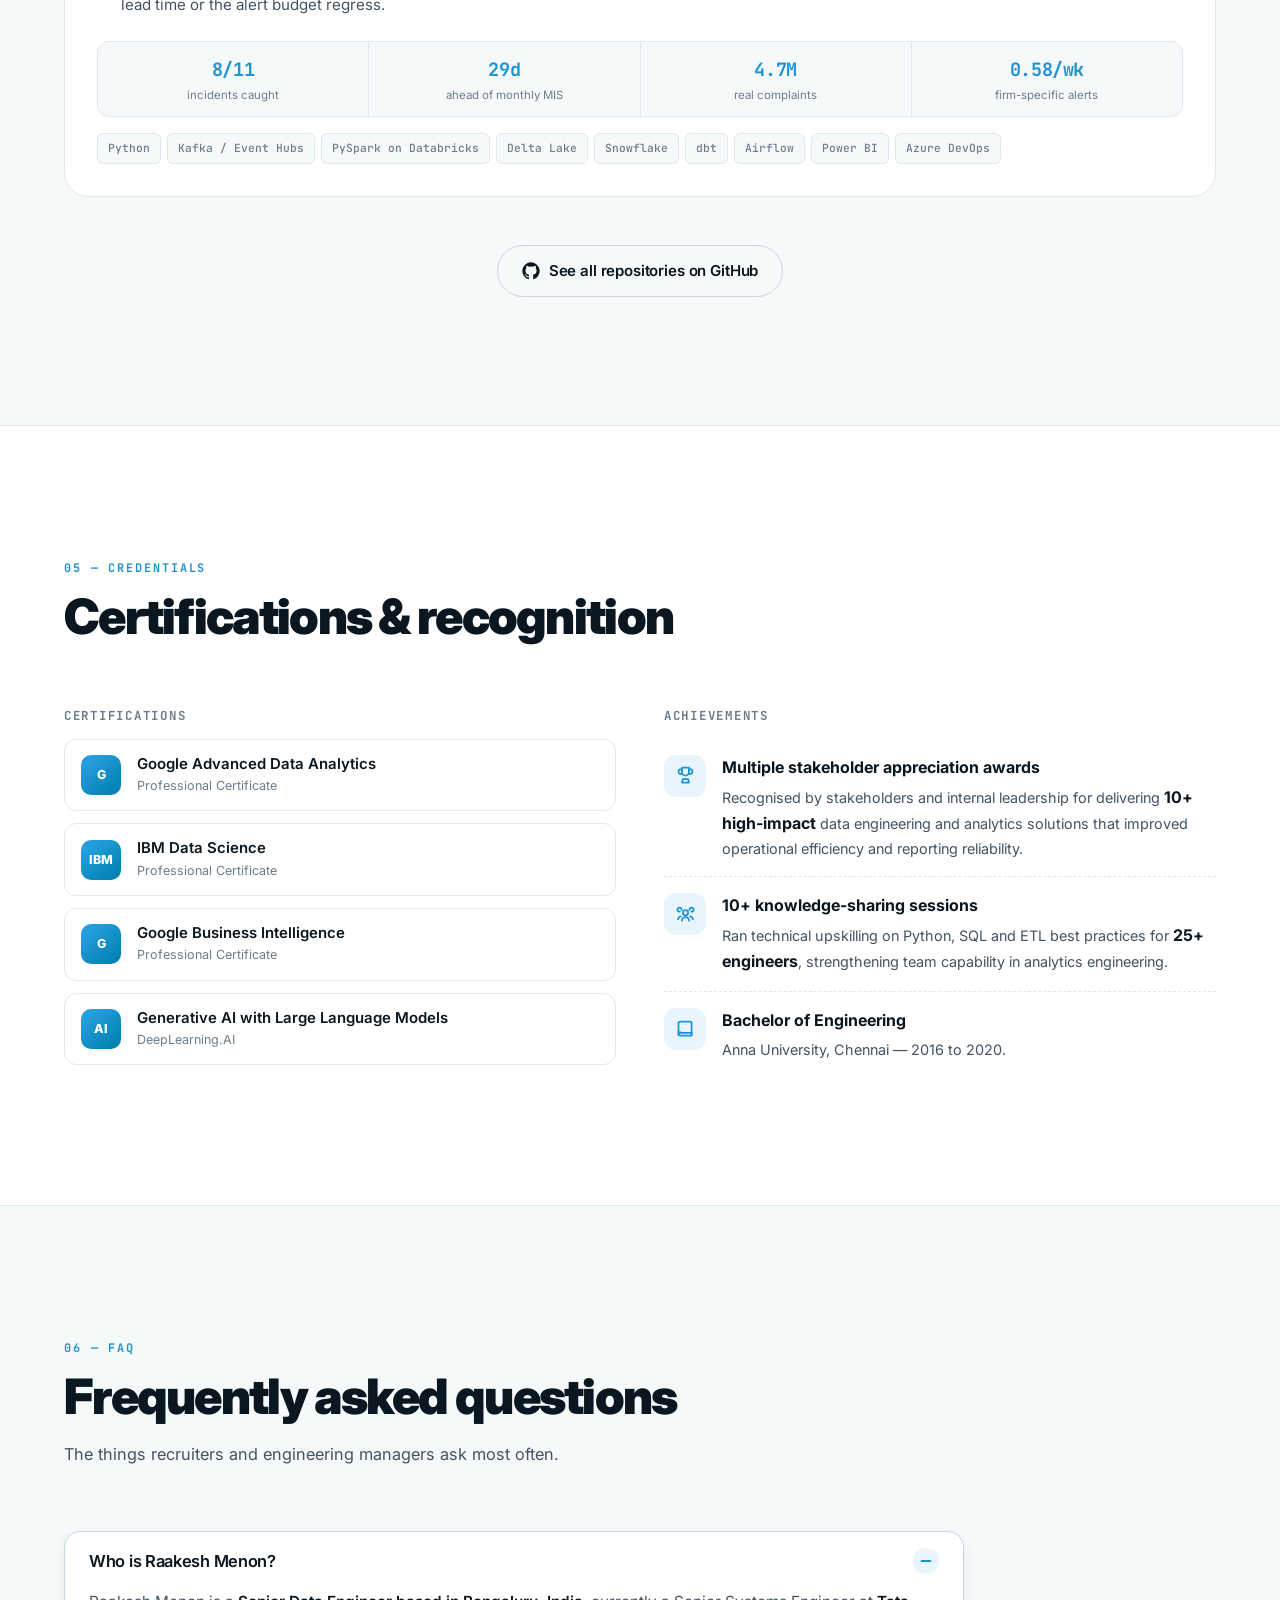
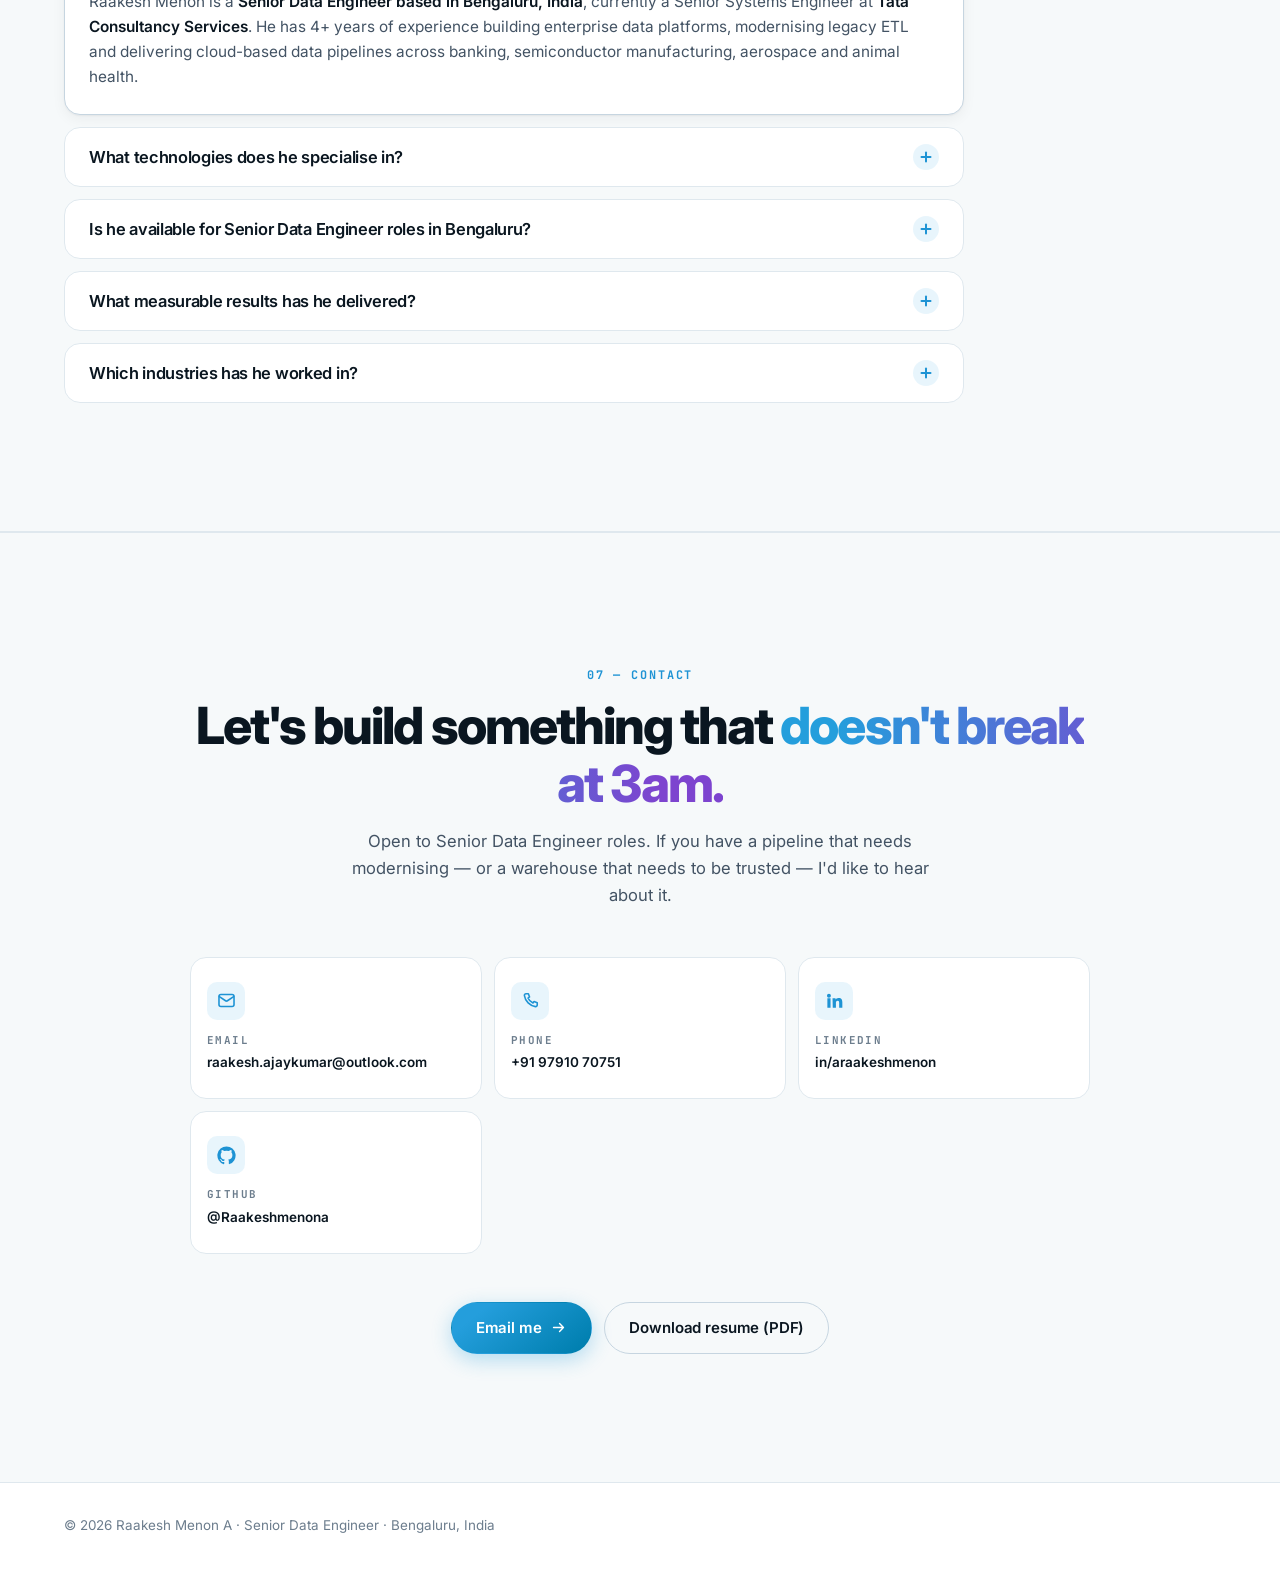
==== commit 019adc98: "Add Complaint Early-Warning System project" ====
--- a/index.html
+++ b/index.html
@@ -245,7 +245,7 @@
       "@id": "https://raakeshmenona.github.io/#projects",
       "name": "Data engineering projects by Raakesh Menon",
       "itemListOrder": "https://schema.org/ItemListOrderAscending",
-      "numberOfItems": 5,
+      "numberOfItems": 6,
       "itemListElement": [
         {
           "@type": "ListItem",
@@ -311,6 +311,20 @@
             "name": "Real-Time Banking Regulatory Reporting & Reconciliation Platform",
             "description": "Bronze/Silver/Gold medallion Lakehouse reconciling SWIFT MT940, general-ledger and core-banking feeds, with automated Basel III computation cutting the reconciliation cycle from T+1 to under 30 minutes.",
             "codeRepository": "https://github.com/Raakeshmenona/banking-regulatory-platform",
+            "programmingLanguage": "Python",
+            "author": {
+              "@id": "https://raakeshmenona.github.io/#person"
+            }
+          }
+        },
+        {
+          "@type": "ListItem",
+          "position": 6,
+          "item": {
+            "@type": "SoftwareSourceCode",
+            "name": "Consumer Complaint Early-Warning System",
+            "description": "Streams 4.7 million real CFPB complaints through Kafka / Event Hubs into a Delta Lake medallion and detects conduct-risk incidents with negative-binomial baselines on three horizons and a leave-one-out market adjustment. Backtested point-in-time: 8 of 11 labelled incidents caught, a median 29 days ahead of the monthly complaints MIS.",
+            "codeRepository": "https://github.com/Raakeshmenona/complaint-early-warning-system",
             "programmingLanguage": "Python",
             "author": {
               "@id": "https://raakeshmenona.github.io/#person"
@@ -644,7 +658,7 @@
     <div class="section__head reveal">
       <span class="kicker">02 — Capabilities</span>
       <h2 class="section__title">The stack I build with</h2>
-      <p class="section__sub">Filter by discipline — the toolkit behind my client delivery at TCS and five end-to-end portfolio builds.</p>
+      <p class="section__sub">Filter by discipline — the toolkit behind my client delivery at TCS and six end-to-end portfolio builds.</p>
     </div>
 
     <div class="filter-bar reveal">
@@ -913,10 +927,11 @@
   <div class="container">
     <div class="section__head reveal">
       <span class="kicker">04 — Portfolio projects</span>
-      <h2 class="section__title">Five end-to-end <span class="grad">data platforms</span></h2>
+      <h2 class="section__title">Six end-to-end <span class="grad">data platforms</span></h2>
       <p class="section__sub">
         Full code, pipelines and CI gates are on GitHub. Results are measured on synthetic corpora,
-        except the ETL modernisation framework, which is also in use in my current role.
+        except the complaint early-warning system, backtested on 4.7M real CFPB complaints, and the
+        ETL modernisation framework, which is also in use in my current role.
       </p>
     </div>
 
@@ -1072,6 +1087,38 @@
 
         <div class="project__stack">
           <span>PySpark on Databricks</span><span>Delta Lake</span><span>ADLS Gen2</span><span>Azure Event Hubs</span><span>Airflow</span><span>Power BI</span><span>Azure DevOps</span>
+        </div>
+      </article>
+
+      <article class="project reveal" data-reveal-delay="80">
+        <div class="project__head">
+          <span class="project__idx">06</span>
+          <div class="project__heading">
+            <h3 class="project__title">Consumer Complaint Early-Warning System</h3>
+            <p class="project__tag">Streaming conduct-risk detection · point-in-time backtest · market-adjusted alerts</p>
+          </div>
+          <a class="project__link" href="https://github.com/Raakeshmenona/complaint-early-warning-system" target="_blank" rel="noopener noreferrer" aria-label="View complaint-early-warning-system on GitHub">
+            <svg viewBox="0 0 24 24" fill="none" stroke="currentColor" stroke-width="2" stroke-linecap="round" stroke-linejoin="round"><path d="M8 16 16 8M9.5 8H16v6.5"/></svg>
+          </a>
+        </div>
+
+        <p class="project__note">Measured on real data — 4.7M public CFPB complaints, via Hugging Face.</p>
+
+        <ul class="bullets">
+          <li>Streams <b>4.7M real consumer complaints</b> through <b>Kafka / Azure Event Hubs</b> into a <b>Delta Lake medallion</b> — reason-coded data contract, idempotent silver MERGE under at-least-once delivery, and an event-time watermark that sees <b>94% of complaints within 2 days</b>.</li>
+          <li>Scores <b>2,828 company, product and issue series</b> with negative-binomial baselines on three horizons (1, 7 and 28 days) and a <b>leave-one-out market adjustment</b> that separates firm-specific incidents from market-wide moves — the full 12-year backtest runs in <b>under 10 seconds</b>.</li>
+          <li>Backtested point-in-time against incidents labelled before the first run: caught <b>8 of 11</b> a median <b>9.5 days</b> after onset, <b>29 days ahead</b> of the monthly complaints MIS, and flagged the MOHELA billing failure <b>56 days</b> before the regulator's penalty — enforced by a CI gate that fails the build if recall, lead time or the alert budget regress.</li>
+        </ul>
+
+        <div class="project__metrics">
+          <div><b>8/11</b><span>incidents caught</span></div>
+          <div><b>29d</b><span>ahead of monthly MIS</span></div>
+          <div><b>4.7M</b><span>real complaints</span></div>
+          <div><b>0.58/wk</b><span>firm-specific alerts</span></div>
+        </div>
+
+        <div class="project__stack">
+          <span>Python</span><span>Kafka / Event Hubs</span><span>PySpark on Databricks</span><span>Delta Lake</span><span>Snowflake</span><span>dbt</span><span>Airflow</span><span>Power BI</span><span>Azure DevOps</span>
         </div>
       </article>
 
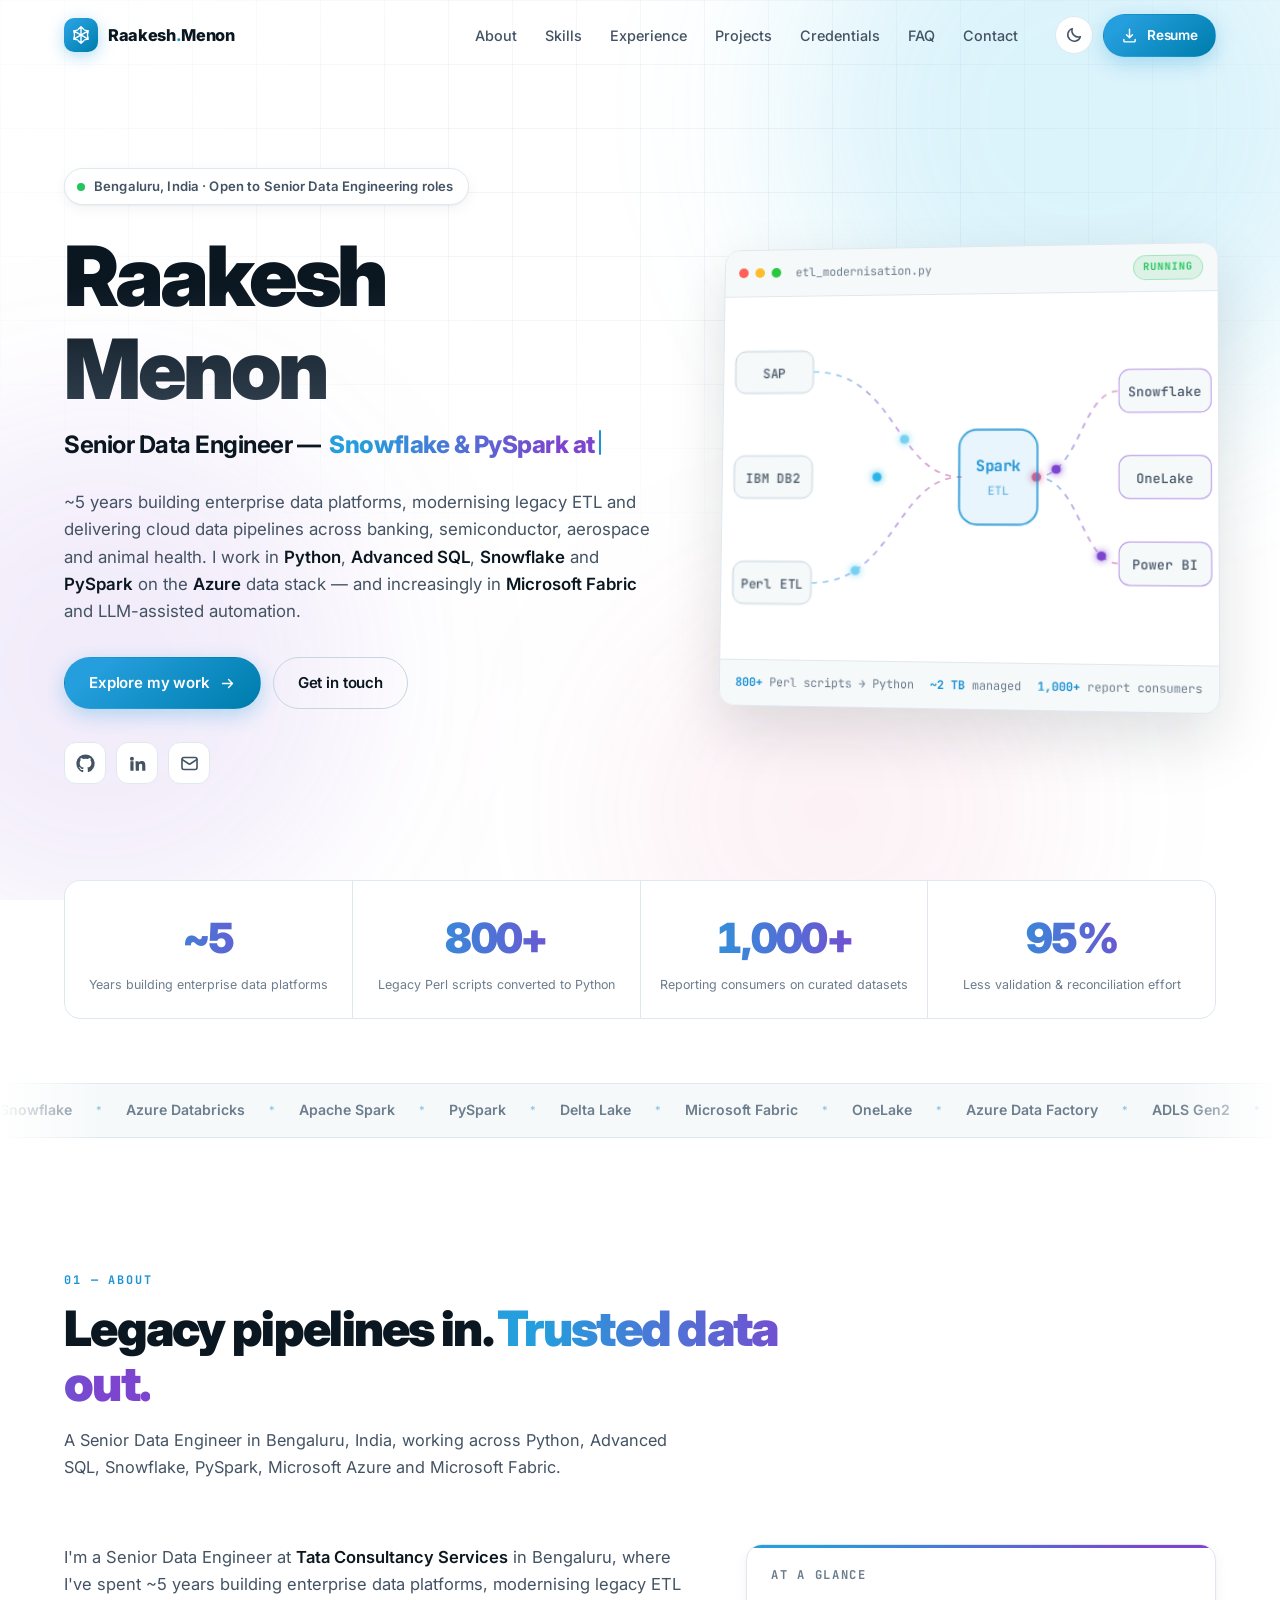
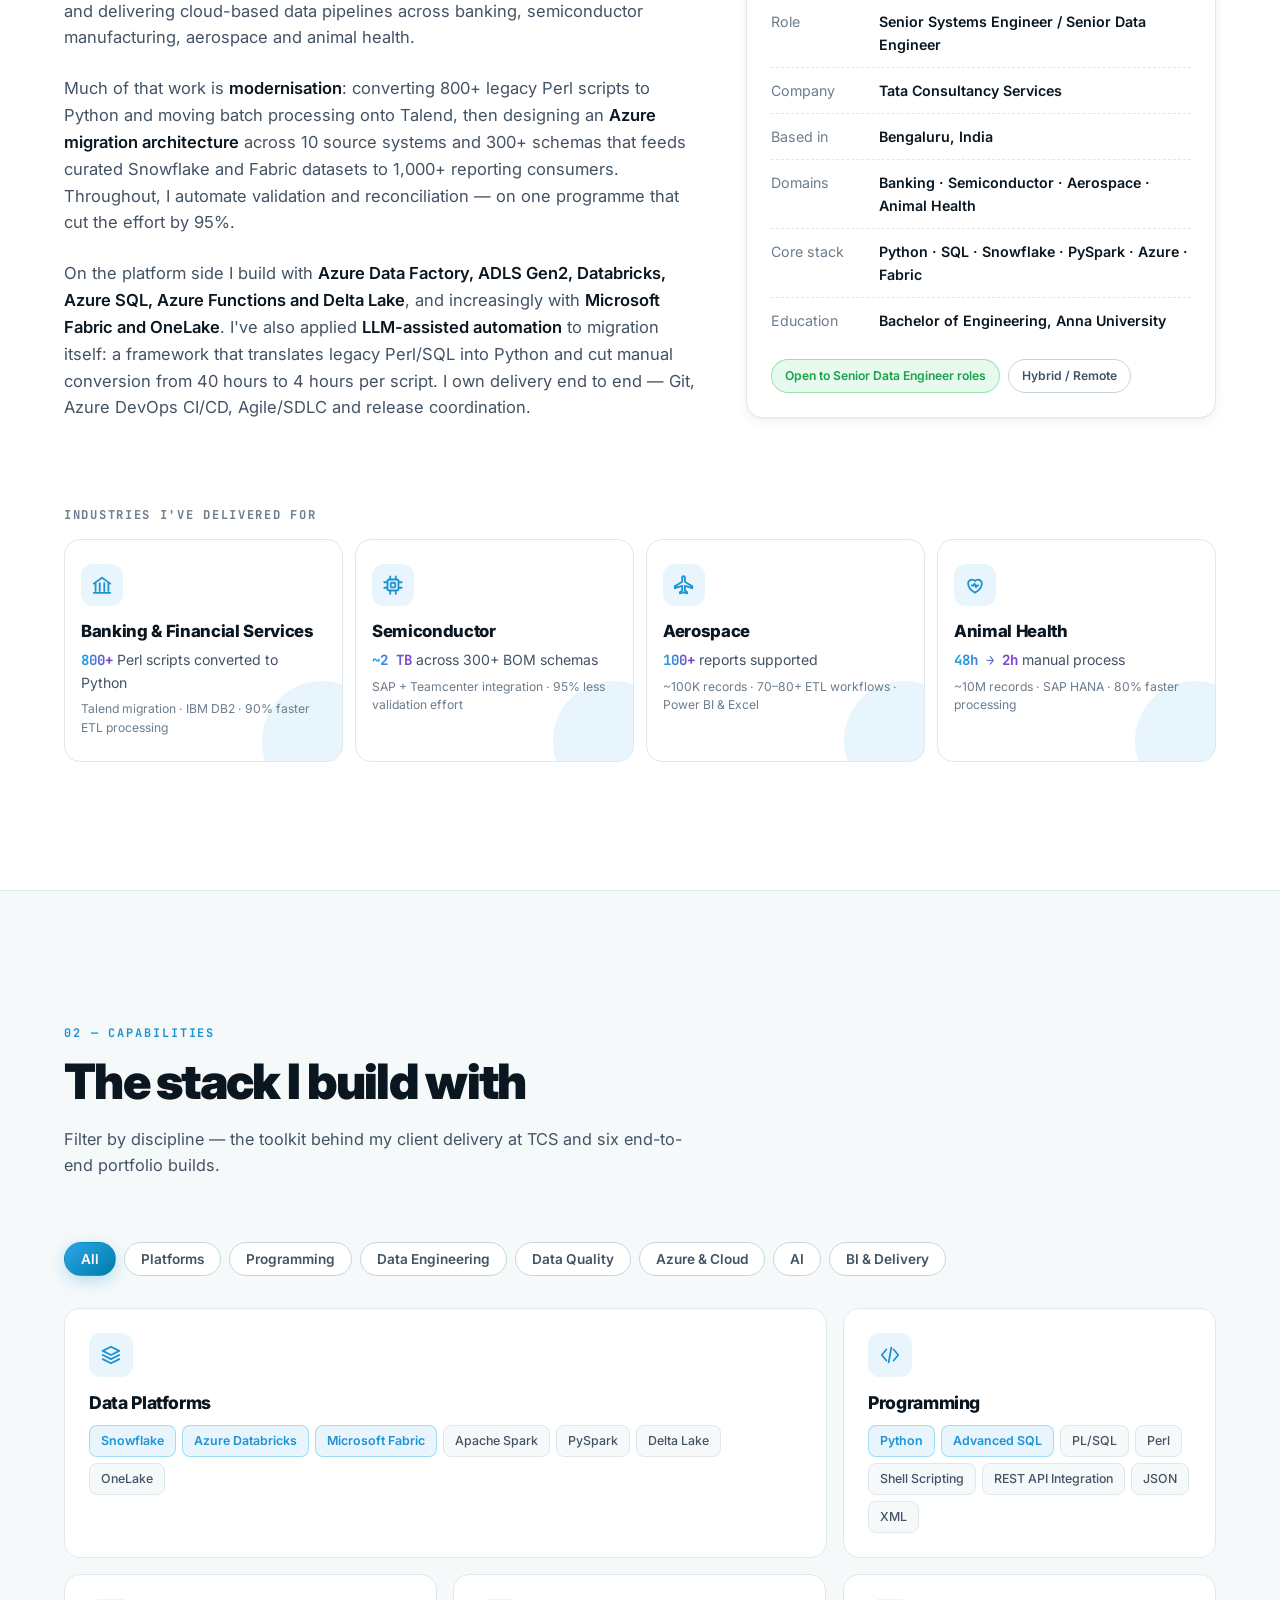
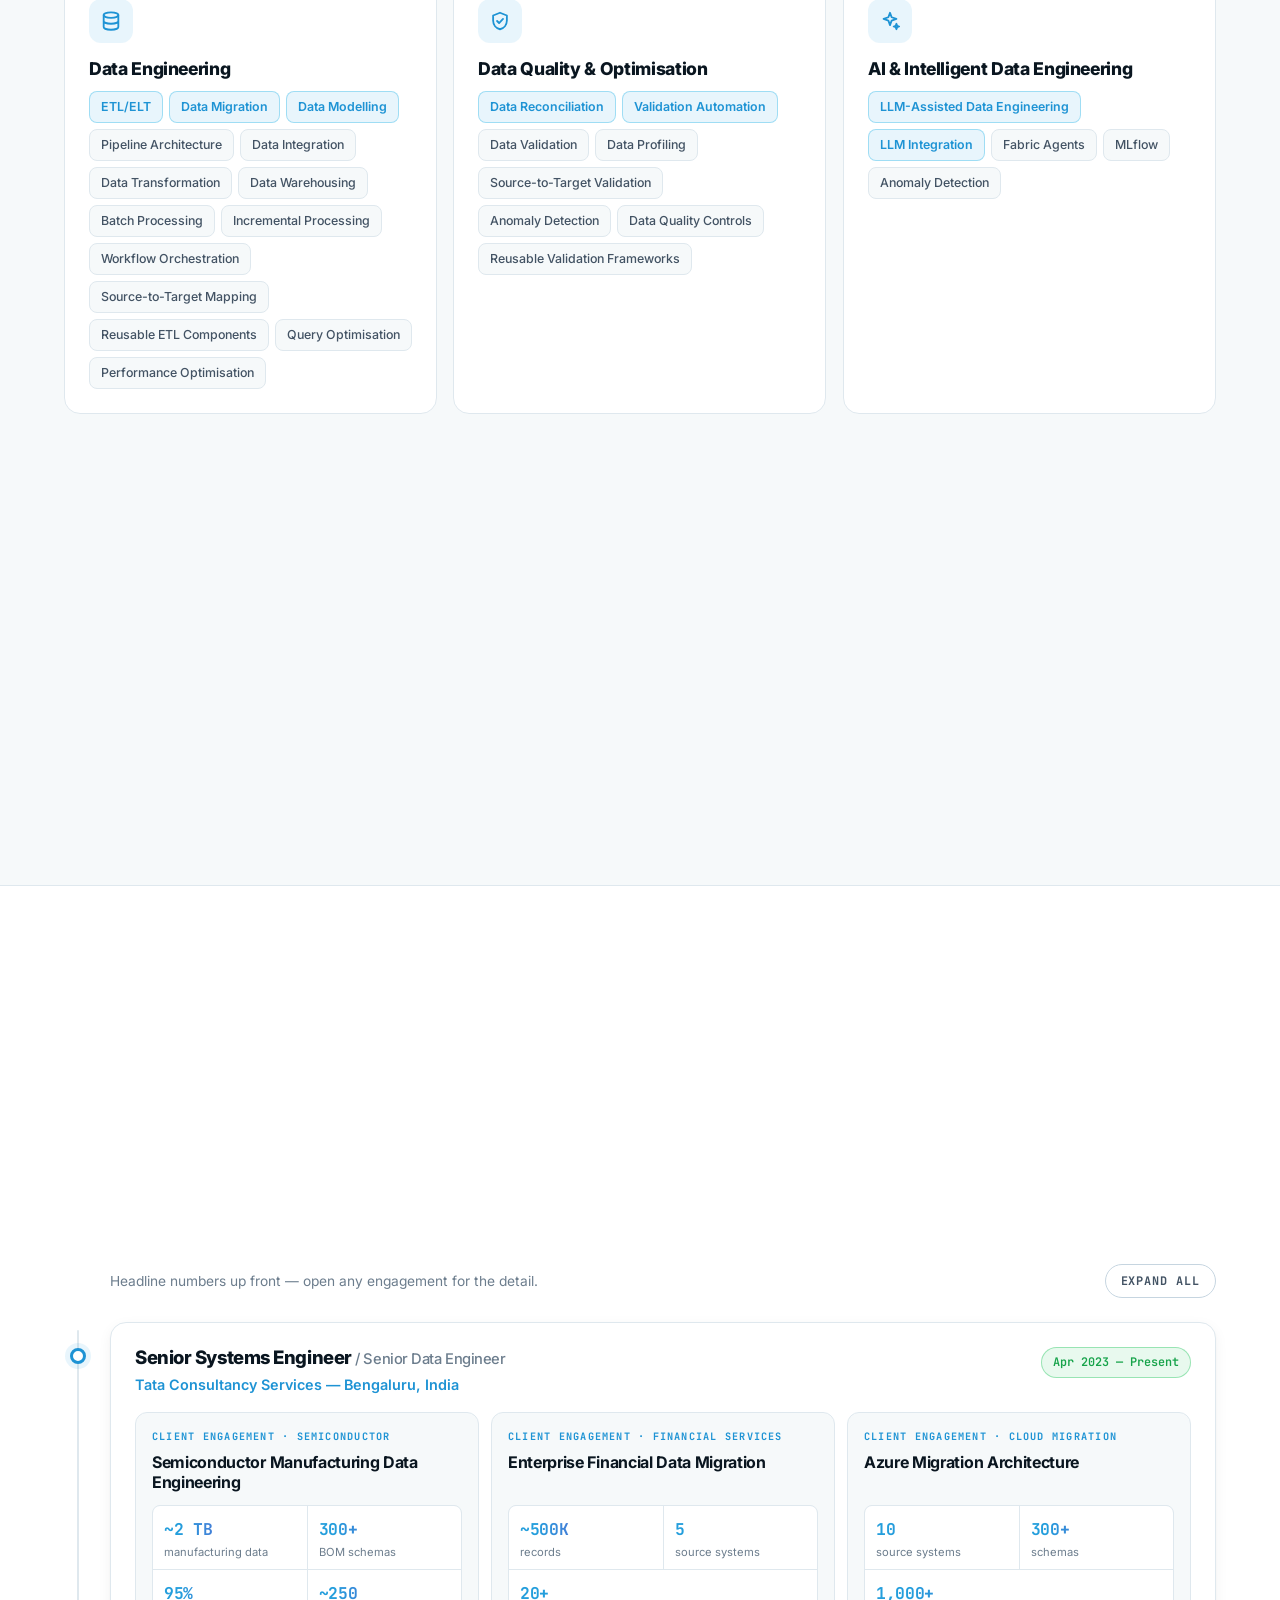
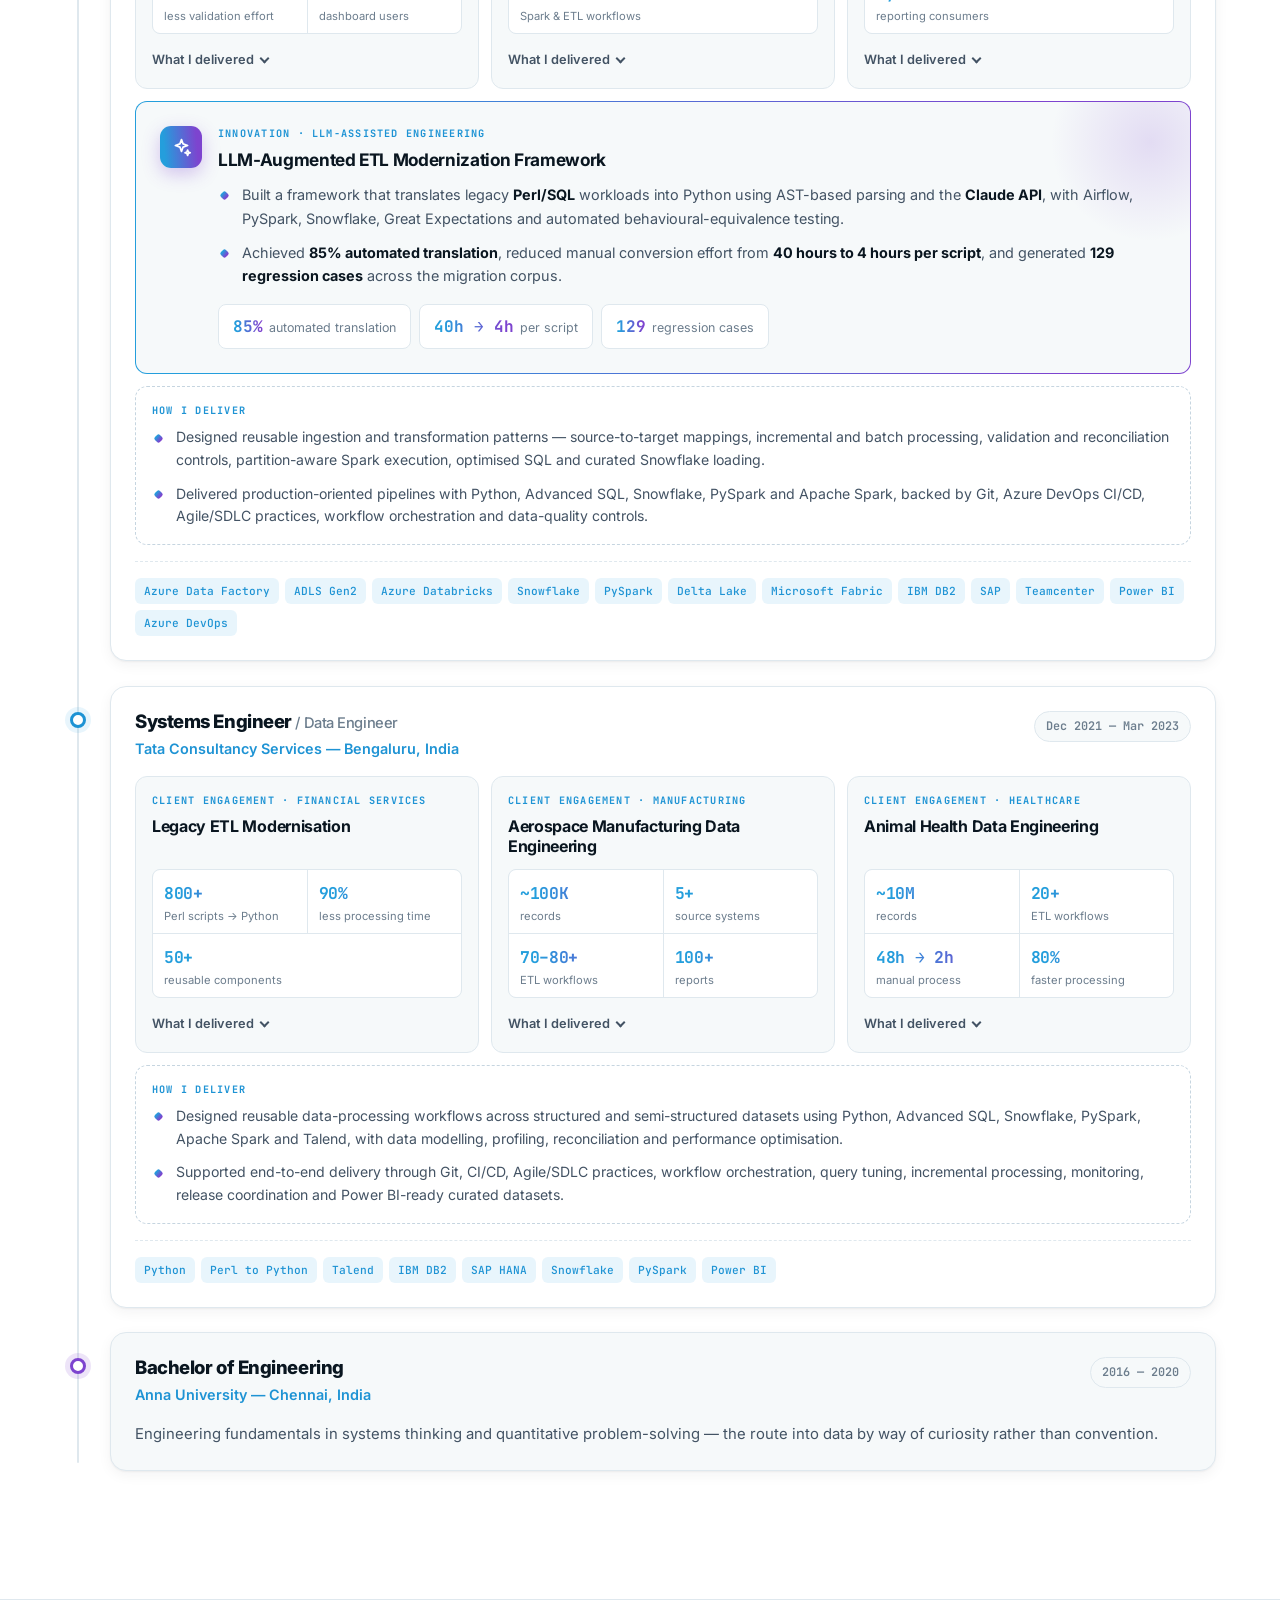
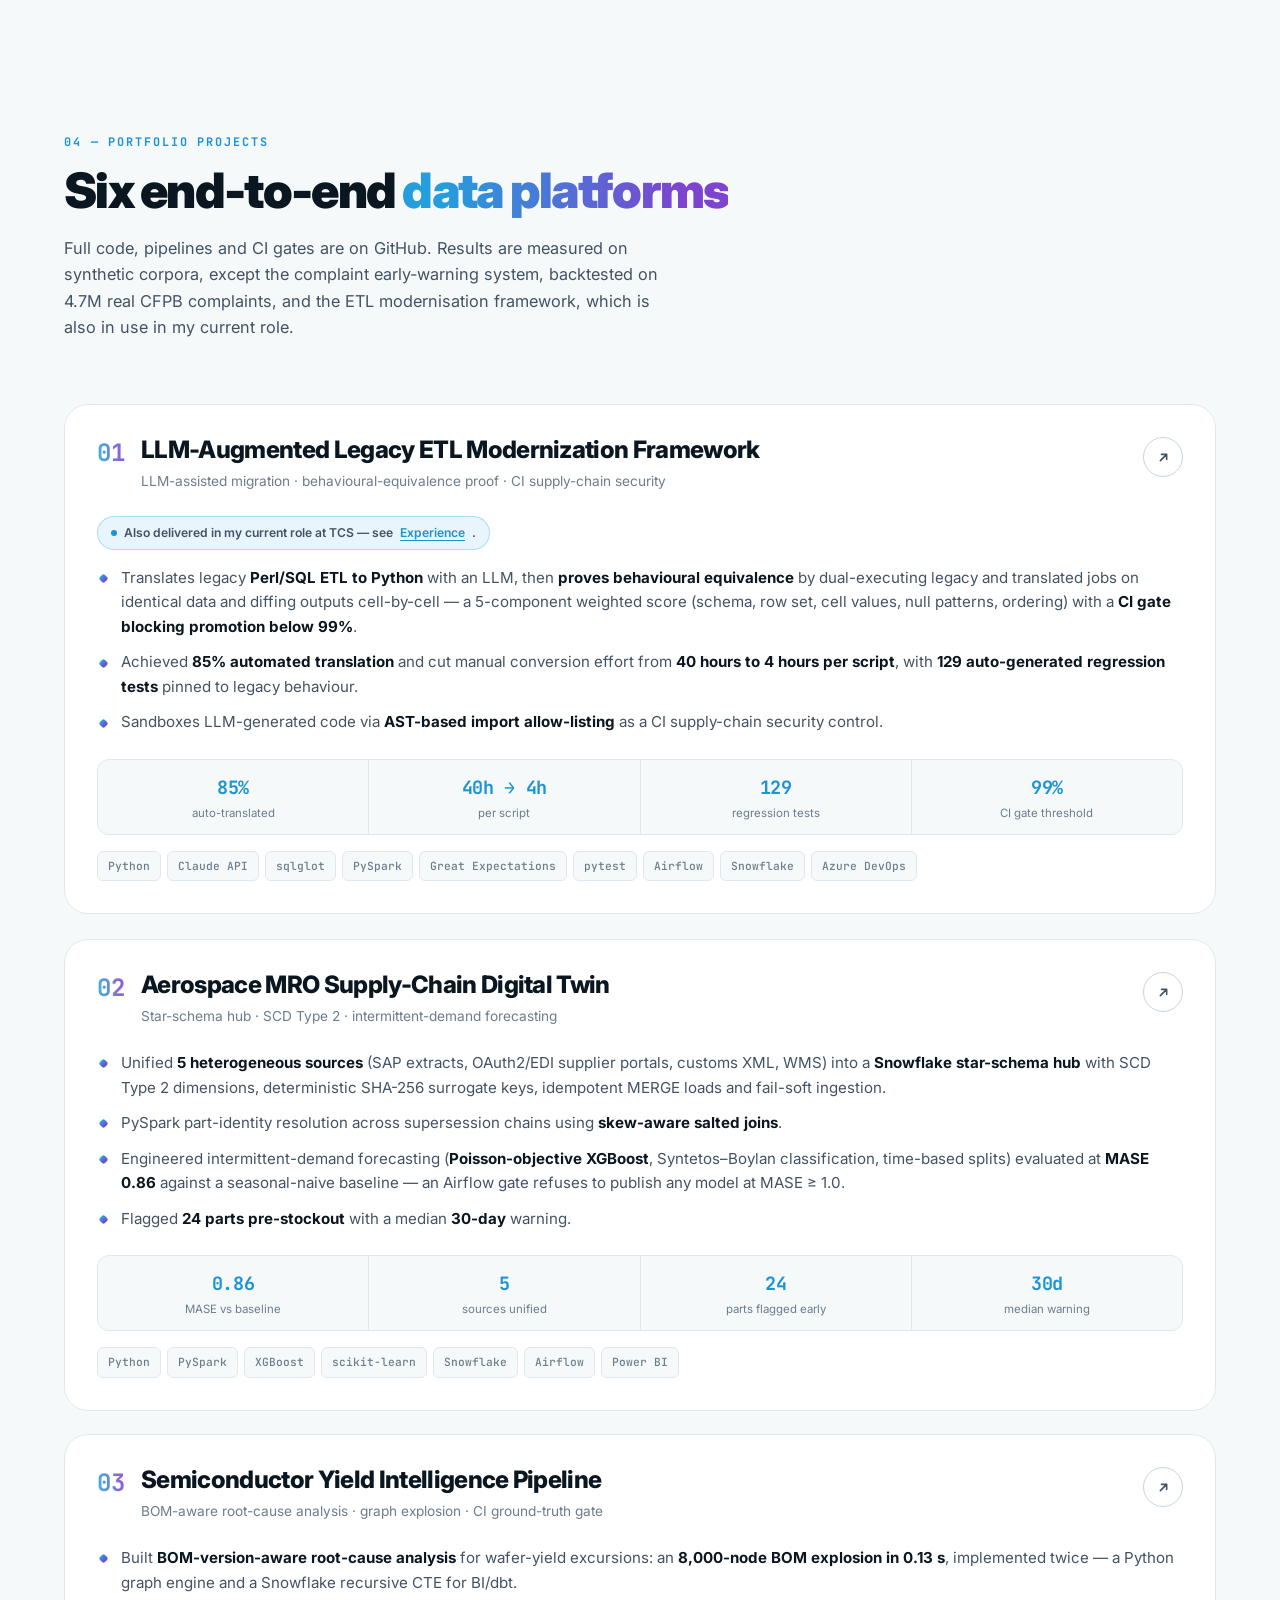
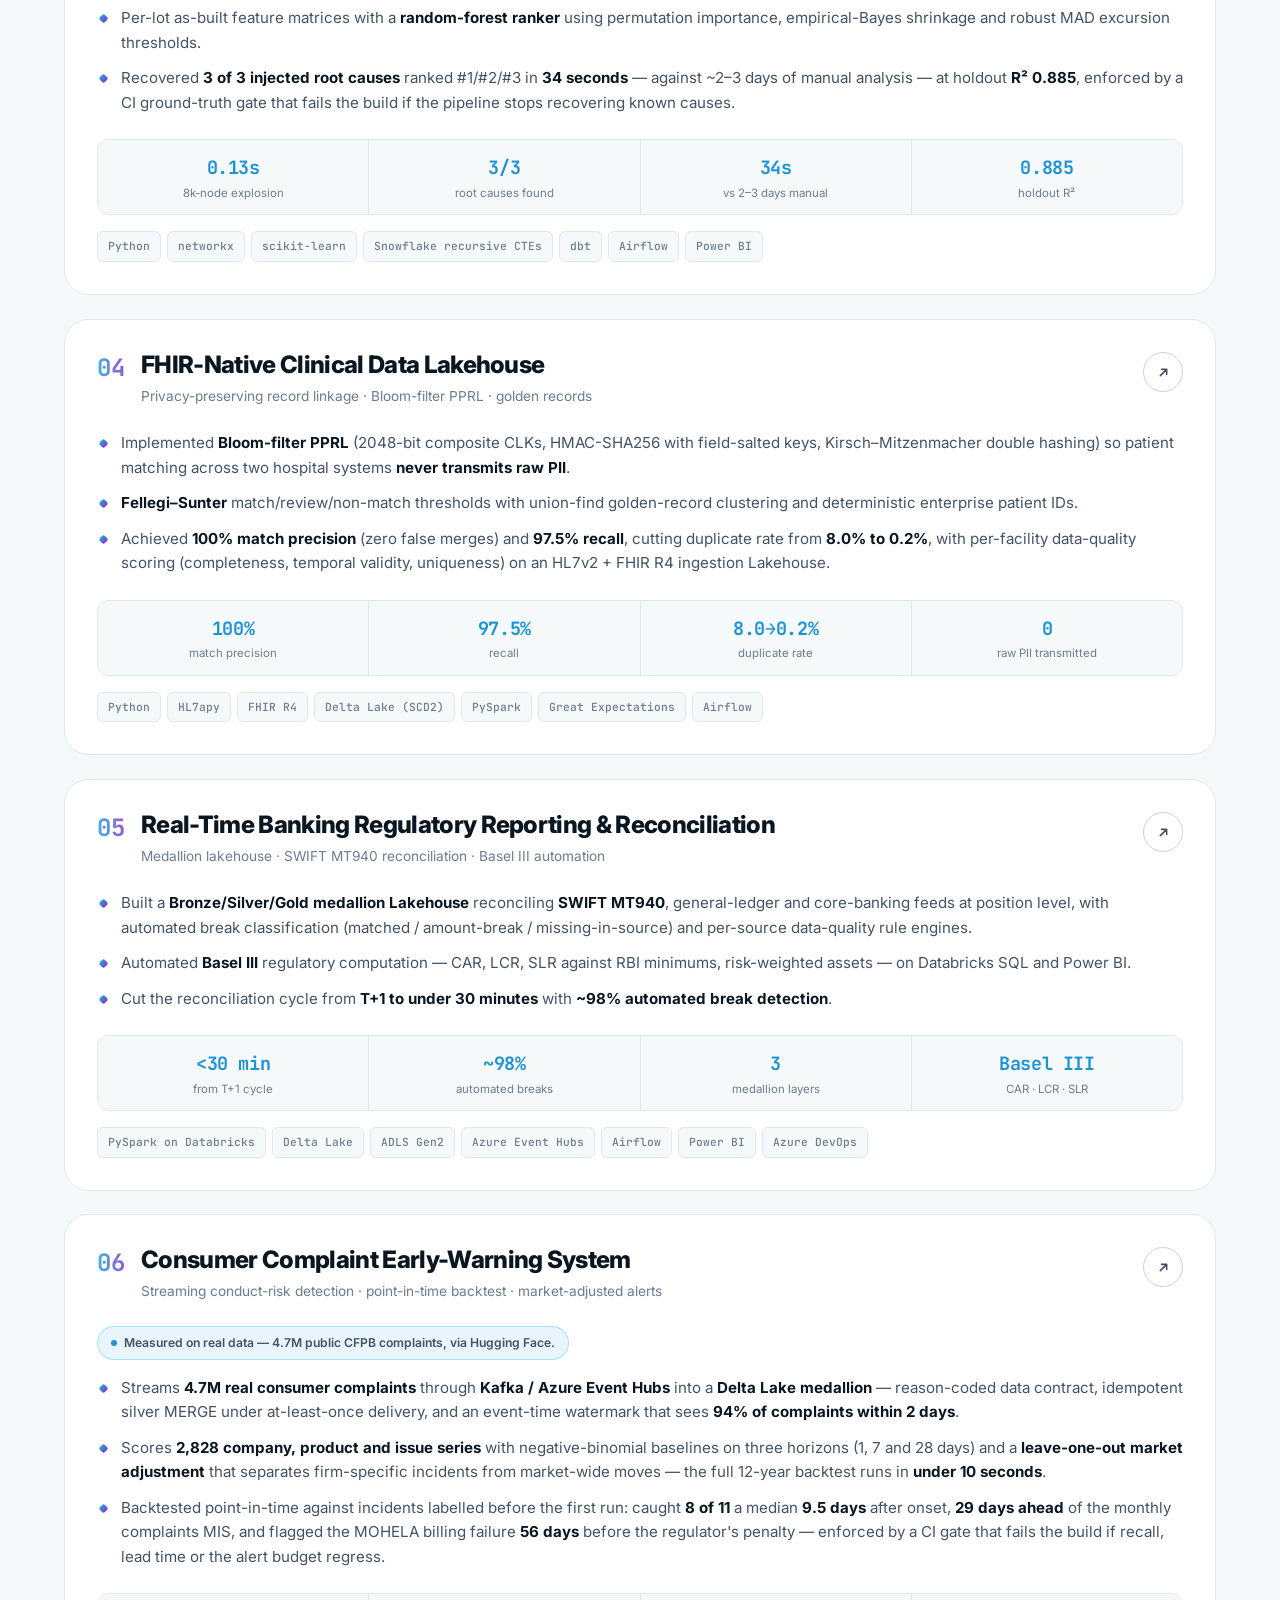
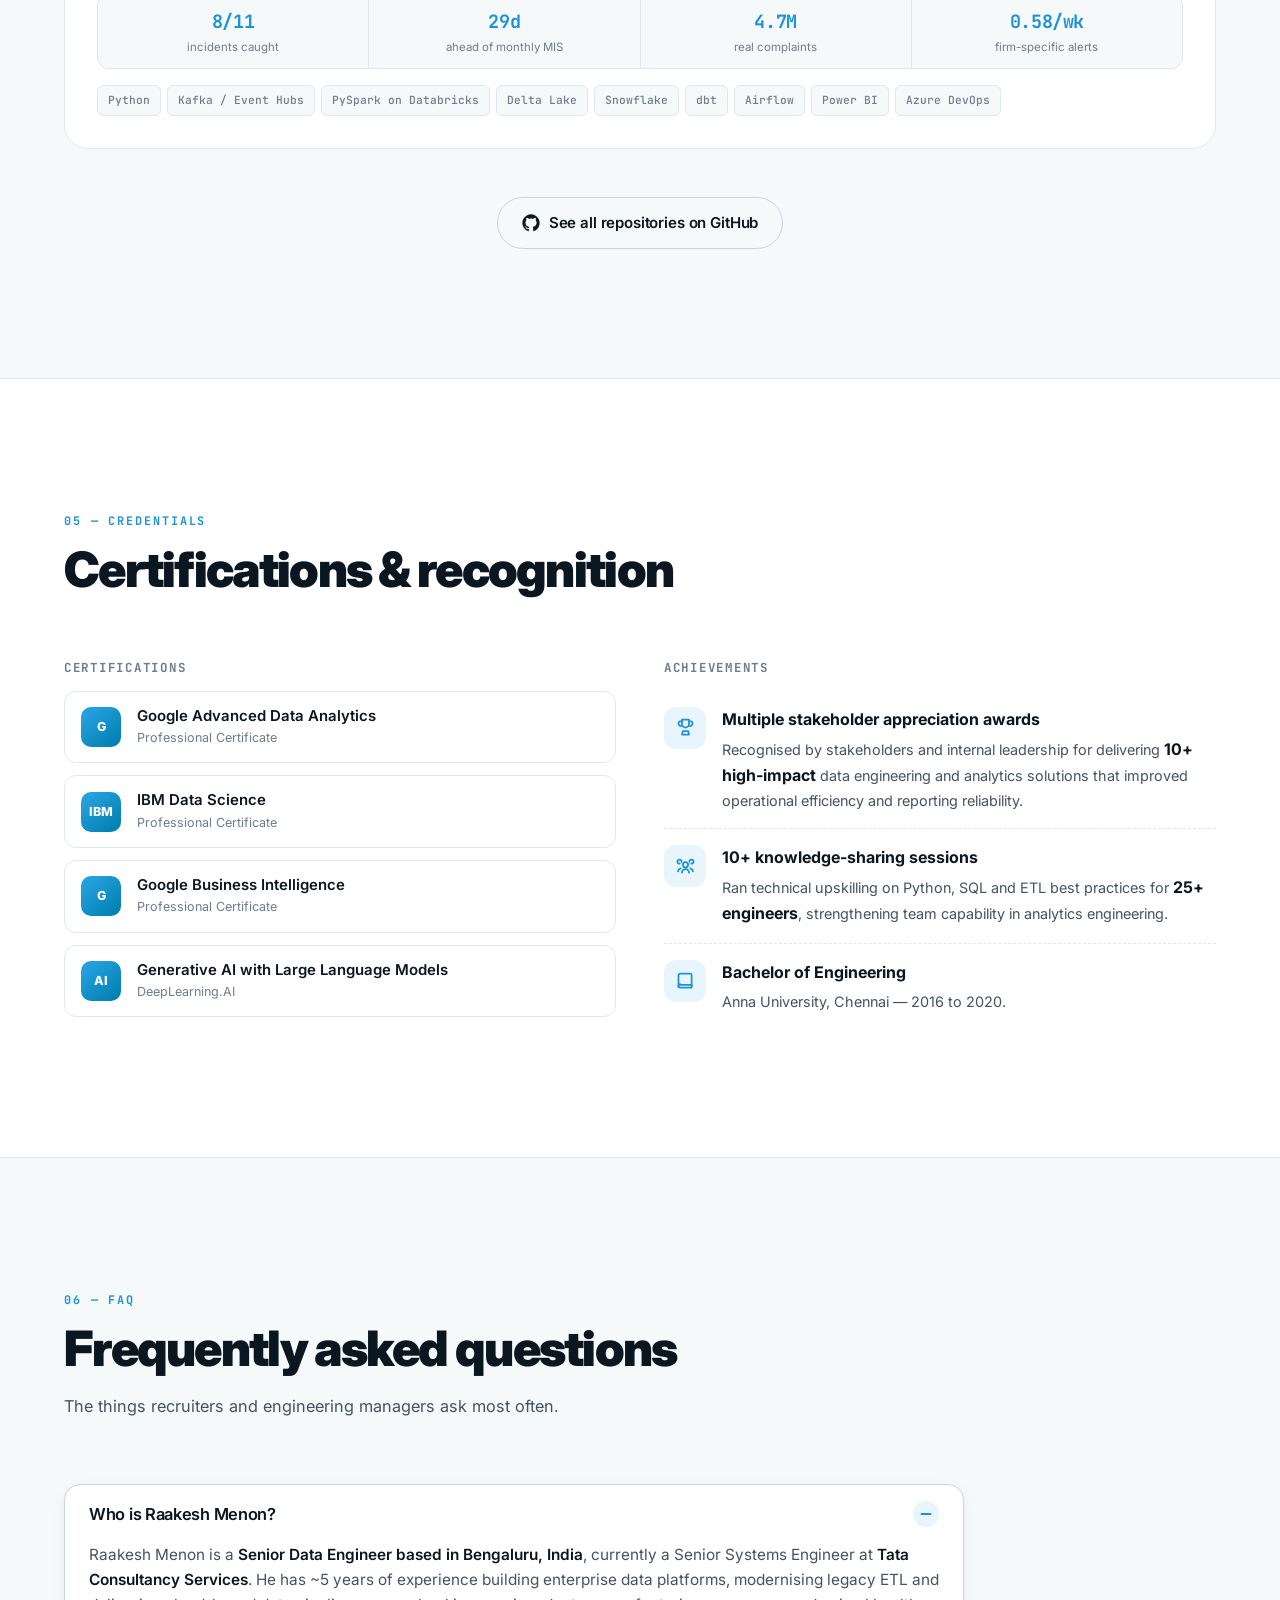
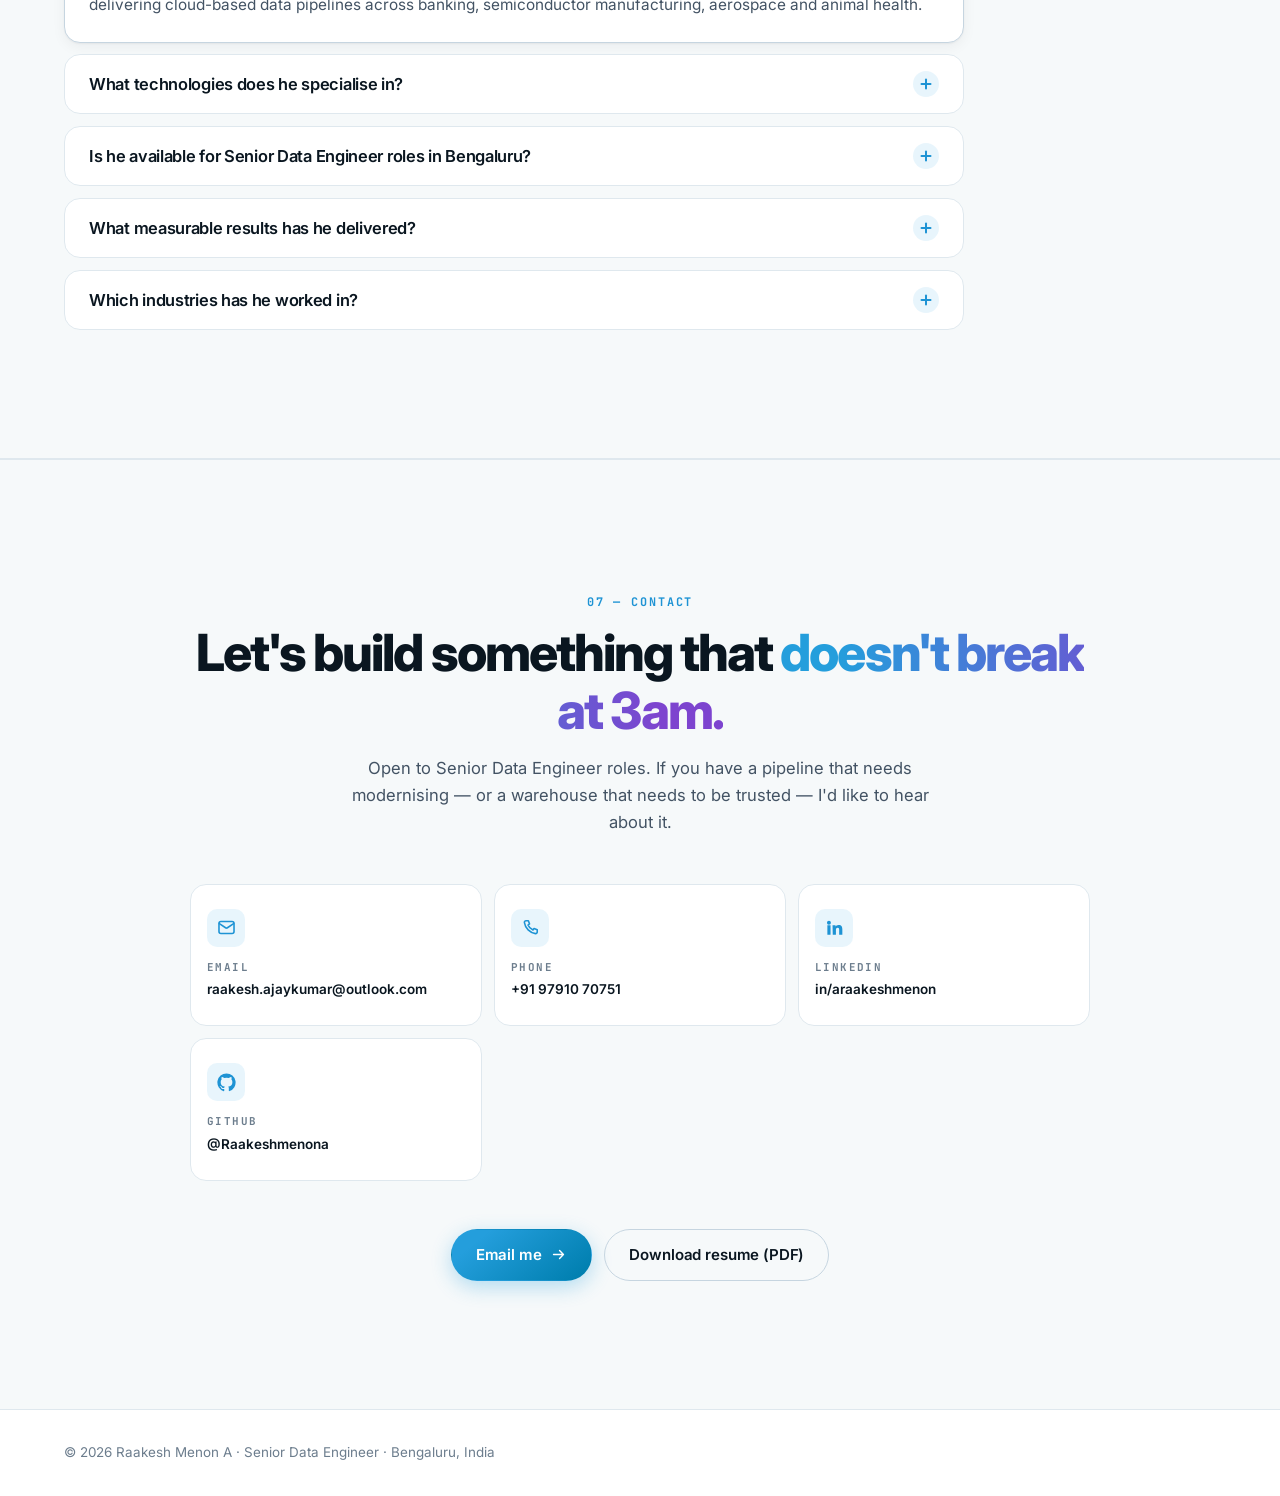
==== commit 7686571d: "Update experience to ~5 years Covers the visible copy, meta/Open Graph/Twitter descriptions, JSON-LD" ====
--- a/index.html
+++ b/index.html
@@ -6,7 +6,7 @@
 
 <!-- ============ PRIMARY SEO ============ -->
 <title>Raakesh Menon | Senior Data Engineer in Bengaluru, India</title>
-<meta name="description" content="Senior Data Engineer in Bengaluru with 4+ years building Snowflake, PySpark, Azure and Microsoft Fabric data platforms. See experience, projects and résumé." />
+<meta name="description" content="Senior Data Engineer in Bengaluru with ~5 years building Snowflake, PySpark, Azure and Microsoft Fabric data platforms. See experience, projects and résumé." />
 <meta name="author" content="Raakesh Menon A" />
 <meta name="robots" content="index, follow, max-image-preview:large, max-snippet:-1, max-video-preview:-1" />
 <meta name="googlebot" content="index, follow, max-image-preview:large, max-snippet:-1" />
@@ -25,7 +25,7 @@
 <meta property="og:locale" content="en_IN" />
 <meta property="og:url" content="https://raakeshmenona.github.io/" />
 <meta property="og:title" content="Raakesh Menon | Senior Data Engineer in Bengaluru, India" />
-<meta property="og:description" content="4+ years building enterprise data platforms, modernising legacy ETL and delivering Azure data pipelines across banking, semiconductor manufacturing, aerospace and animal health." />
+<meta property="og:description" content="~5 years building enterprise data platforms, modernising legacy ETL and delivering Azure data pipelines across banking, semiconductor manufacturing, aerospace and animal health." />
 <meta property="og:image" content="https://raakeshmenona.github.io/assets/img/og-cover.png" />
 <meta property="og:image:width" content="1200" />
 <meta property="og:image:height" content="630" />
@@ -36,7 +36,7 @@
 <!-- ============ TWITTER / X CARD ============ -->
 <meta name="twitter:card" content="summary_large_image" />
 <meta name="twitter:title" content="Raakesh Menon | Senior Data Engineer in Bengaluru, India" />
-<meta name="twitter:description" content="Snowflake · PySpark · Azure · Microsoft Fabric. 4+ years modernising legacy ETL and building enterprise data platforms." />
+<meta name="twitter:description" content="Snowflake · PySpark · Azure · Microsoft Fabric. ~5 years modernising legacy ETL and building enterprise data platforms." />
 <meta name="twitter:image" content="https://raakeshmenona.github.io/assets/img/og-cover.png" />
 <meta name="twitter:image:alt" content="Raakesh Menon, Senior Data Engineer in Bengaluru" />
 
@@ -76,7 +76,7 @@
       "givenName": "Raakesh",
       "familyName": "Menon",
       "jobTitle": "Senior Data Engineer",
-      "description": "Senior Data Engineer based in Bengaluru, India, with 4+ years building enterprise data platforms, modernising legacy ETL and delivering cloud-based data pipelines across banking, semiconductor manufacturing, aerospace and animal health. Strong in Python, Advanced SQL, Snowflake, PySpark, Apache Spark, data migration, data modelling and data quality, with Azure data engineering experience across Data Factory, ADLS Gen2, Databricks and Azure SQL, plus Microsoft Fabric, OneLake and LLM-assisted automation.",
+      "description": "Senior Data Engineer based in Bengaluru, India, with ~5 years building enterprise data platforms, modernising legacy ETL and delivering cloud-based data pipelines across banking, semiconductor manufacturing, aerospace and animal health. Strong in Python, Advanced SQL, Snowflake, PySpark, Apache Spark, data migration, data modelling and data quality, with Azure data engineering experience across Data Factory, ADLS Gen2, Databricks and Azure SQL, plus Microsoft Fabric, OneLake and LLM-assisted automation.",
       "url": "https://raakeshmenona.github.io/",
       "image": "https://raakeshmenona.github.io/assets/img/og-cover.png",
       "email": "mailto:raakesh.ajaykumar@outlook.com",
@@ -342,7 +342,7 @@
           "name": "Who is Raakesh Menon?",
           "acceptedAnswer": {
             "@type": "Answer",
-            "text": "Raakesh Menon is a Senior Data Engineer based in Bengaluru, India, currently a Senior Systems Engineer at Tata Consultancy Services. He has 4+ years of experience building enterprise data platforms, modernising legacy ETL and delivering cloud-based data pipelines across banking, semiconductor manufacturing, aerospace and animal health."
+            "text": "Raakesh Menon is a Senior Data Engineer based in Bengaluru, India, currently a Senior Systems Engineer at Tata Consultancy Services. He has ~5 years of experience building enterprise data platforms, modernising legacy ETL and delivering cloud-based data pipelines across banking, semiconductor manufacturing, aerospace and animal health."
           }
         },
         {
@@ -464,7 +464,7 @@
       </p>
 
       <p class="hero__lede reveal" data-reveal-delay="180">
-        4+ years building enterprise data platforms, modernising legacy ETL and delivering cloud data
+        ~5 years building enterprise data platforms, modernising legacy ETL and delivering cloud data
         pipelines across banking, semiconductor, aerospace and animal health. I work in
         <strong>Python</strong>, <strong>Advanced SQL</strong>, <strong>Snowflake</strong> and
         <strong>PySpark</strong> on the <strong>Azure</strong> data stack — and increasingly in
@@ -556,7 +556,7 @@
   <!-- Metrics band -->
   <div class="container">
     <div class="metrics reveal">
-      <div class="metric"><span class="metric__num" data-count="4" data-suffix="+">0</span><span class="metric__label">Years building enterprise data platforms</span></div>
+      <div class="metric"><span class="metric__num" data-count="5" data-prefix="~">0</span><span class="metric__label">Years building enterprise data platforms</span></div>
       <div class="metric"><span class="metric__num" data-count="800" data-suffix="+">0</span><span class="metric__label">Legacy Perl scripts converted to Python</span></div>
       <div class="metric"><span class="metric__num" data-count="1000" data-suffix="+">0</span><span class="metric__label">Reporting consumers on curated datasets</span></div>
       <div class="metric"><span class="metric__num" data-count="95" data-suffix="%">0</span><span class="metric__label">Less validation &amp; reconciliation effort</span></div>
@@ -584,7 +584,7 @@
       <div class="about__prose reveal">
         <p>
           I'm a Senior Data Engineer at <strong>Tata Consultancy Services</strong> in Bengaluru, where I've spent
-          4+ years building enterprise data platforms, modernising legacy ETL and delivering cloud-based data
+          ~5 years building enterprise data platforms, modernising legacy ETL and delivering cloud-based data
           pipelines across banking, semiconductor manufacturing, aerospace and animal health.
         </p>
         <p>
@@ -754,7 +754,7 @@
     <div class="section__head reveal">
       <span class="kicker">03 — Experience</span>
       <h2 class="section__title">Where I've shipped</h2>
-      <p class="section__sub">Four-plus years at Tata Consultancy Services in Bengaluru, delivering across banking and financial services, semiconductor and aerospace manufacturing, and animal health.</p>
+      <p class="section__sub">Nearly five years at Tata Consultancy Services in Bengaluru, delivering across banking and financial services, semiconductor and aerospace manufacturing, and animal health.</p>
     </div>
 
     <div class="exp-toolbar reveal">
@@ -1201,7 +1201,7 @@
         <div class="faq__body">
           <p>
             Raakesh Menon is a <strong>Senior Data Engineer based in Bengaluru, India</strong>, currently a
-            Senior Systems Engineer at <strong>Tata Consultancy Services</strong>. He has 4+ years of experience
+            Senior Systems Engineer at <strong>Tata Consultancy Services</strong>. He has ~5 years of experience
             building enterprise data platforms, modernising legacy ETL and delivering cloud-based data pipelines
             across banking, semiconductor manufacturing, aerospace and animal health.
           </p>
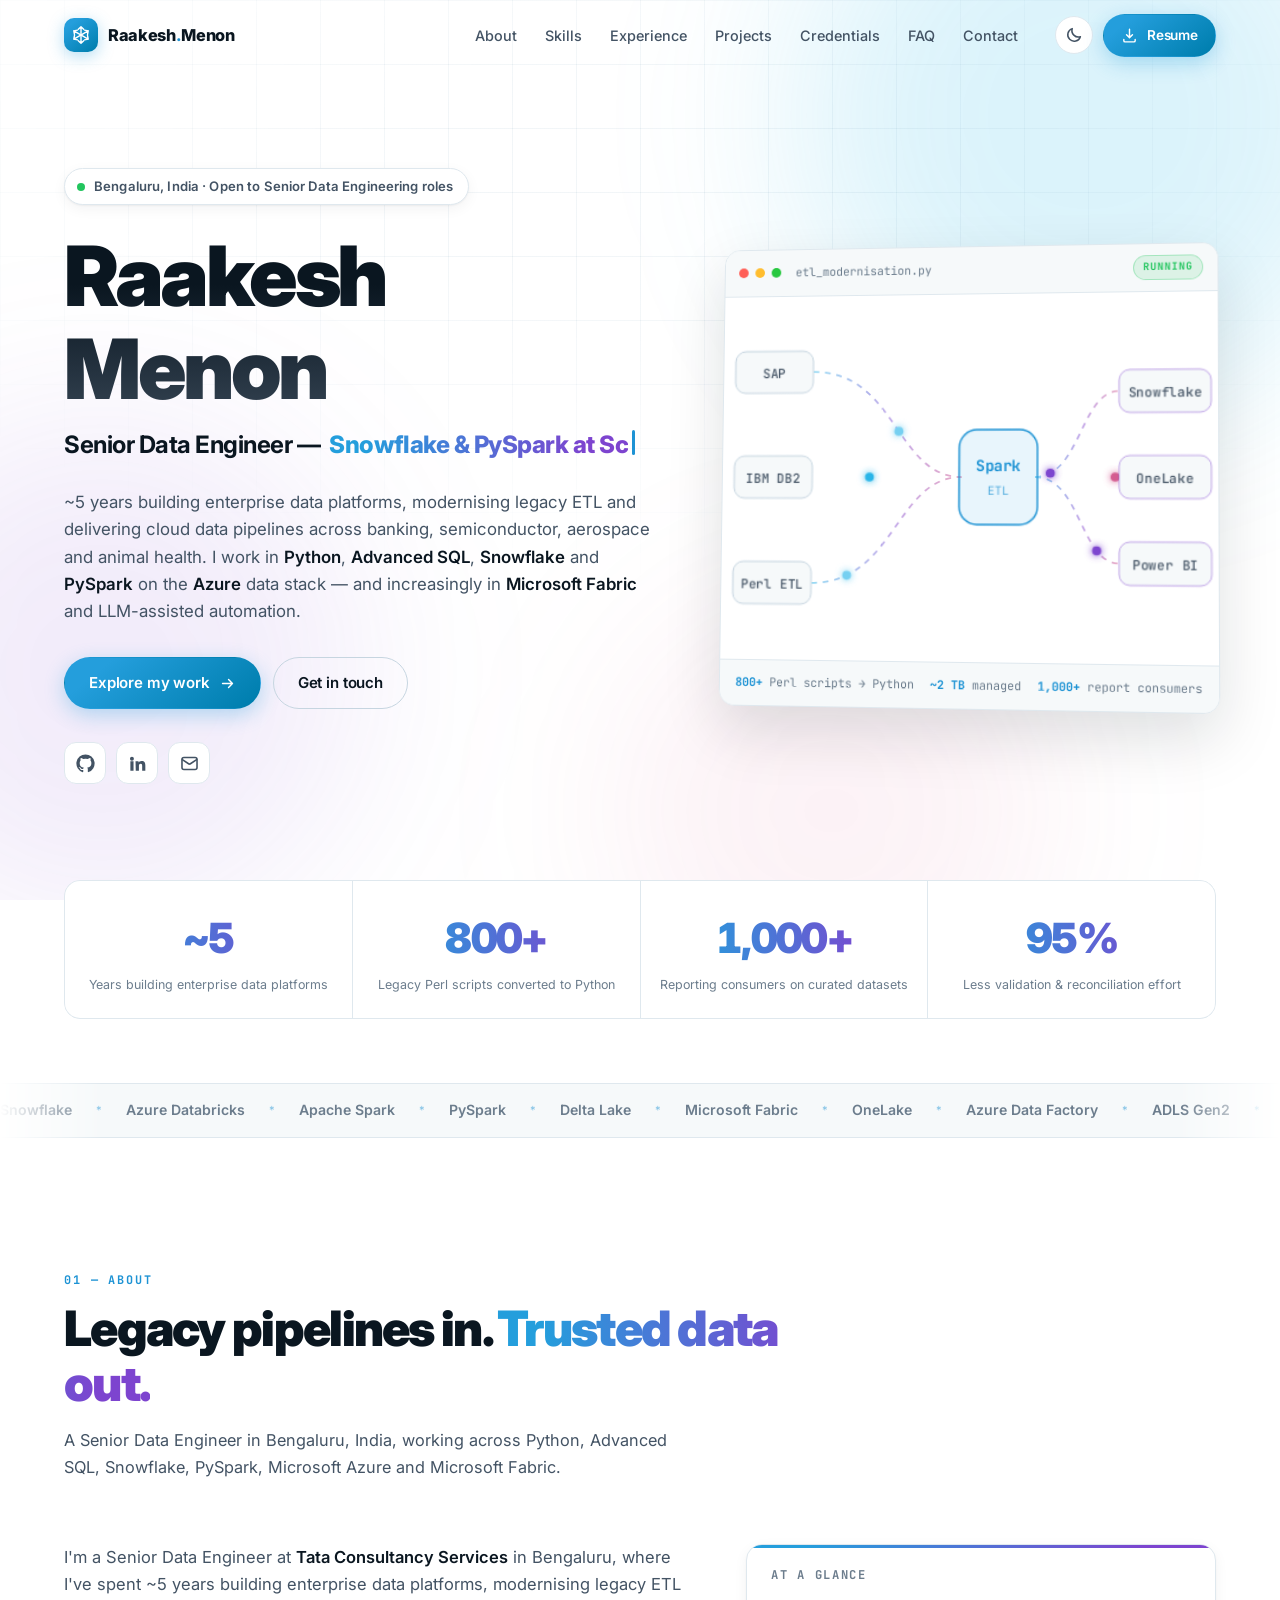
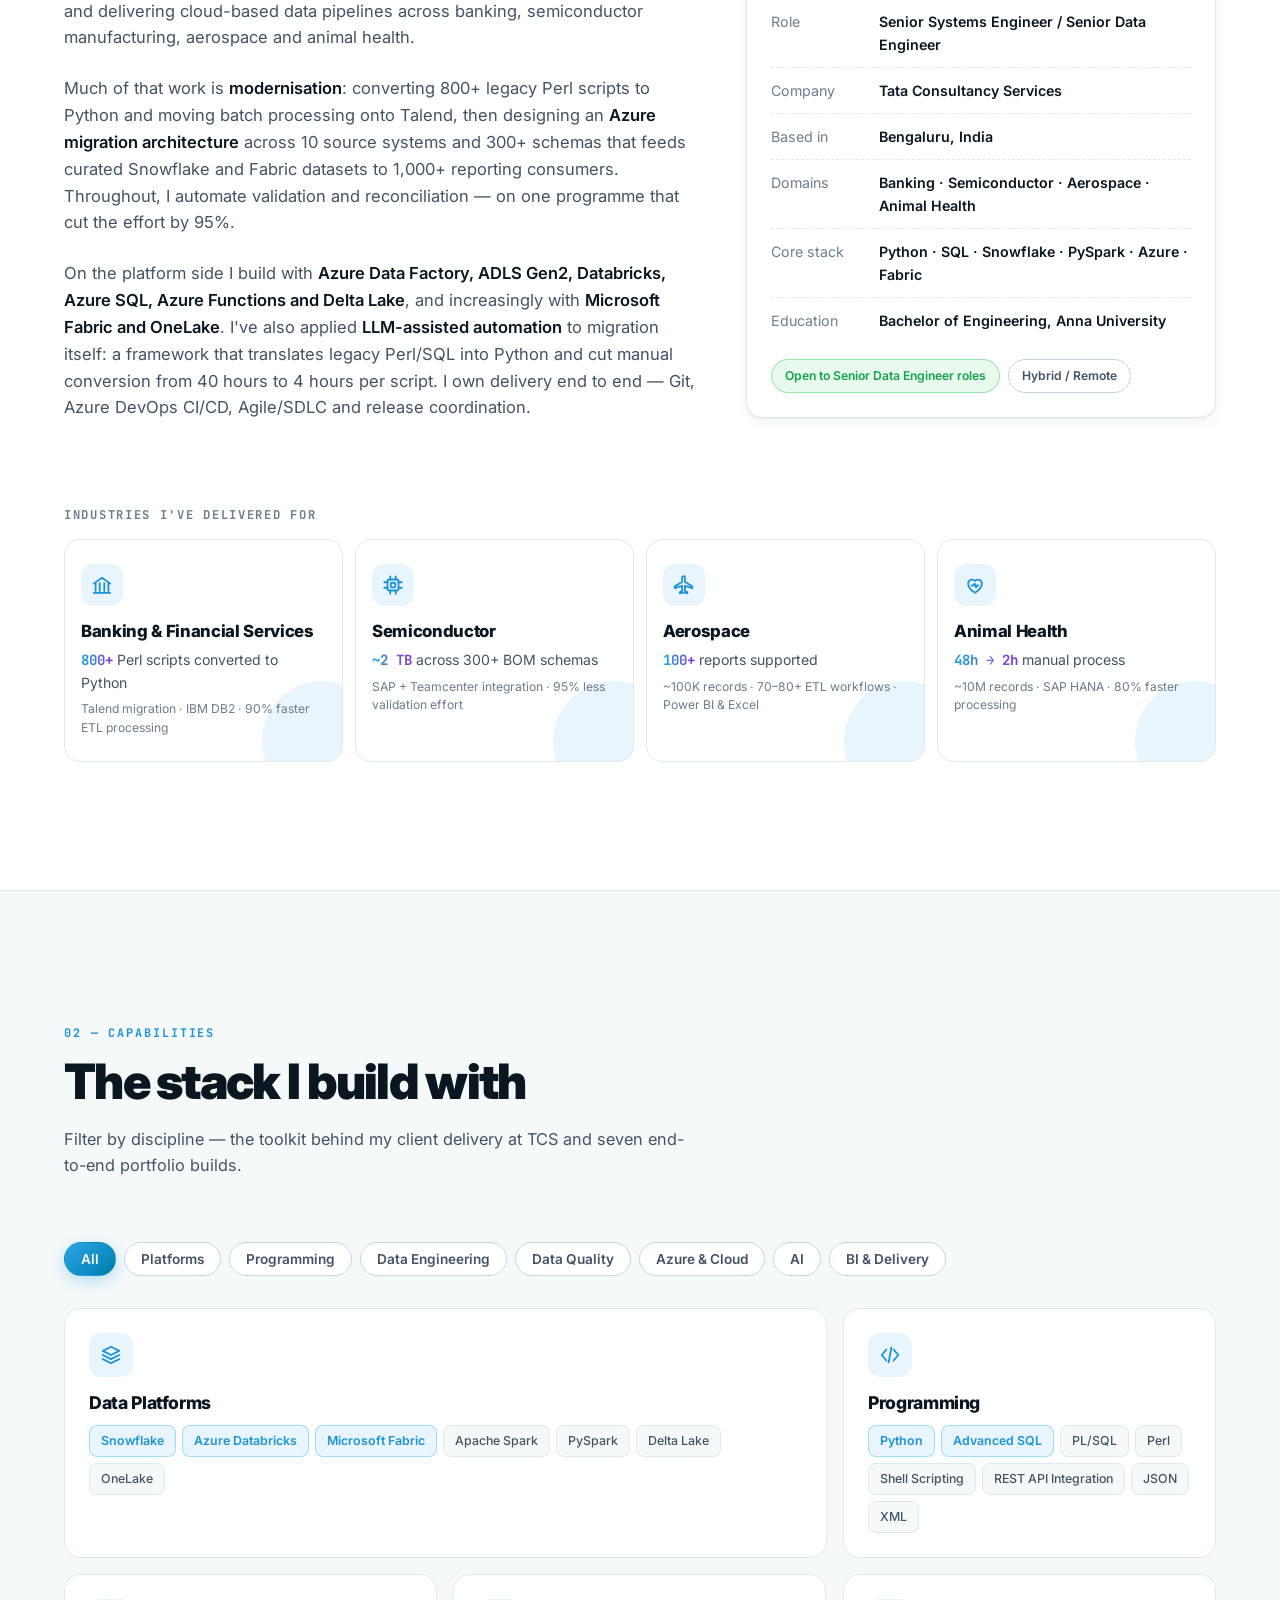
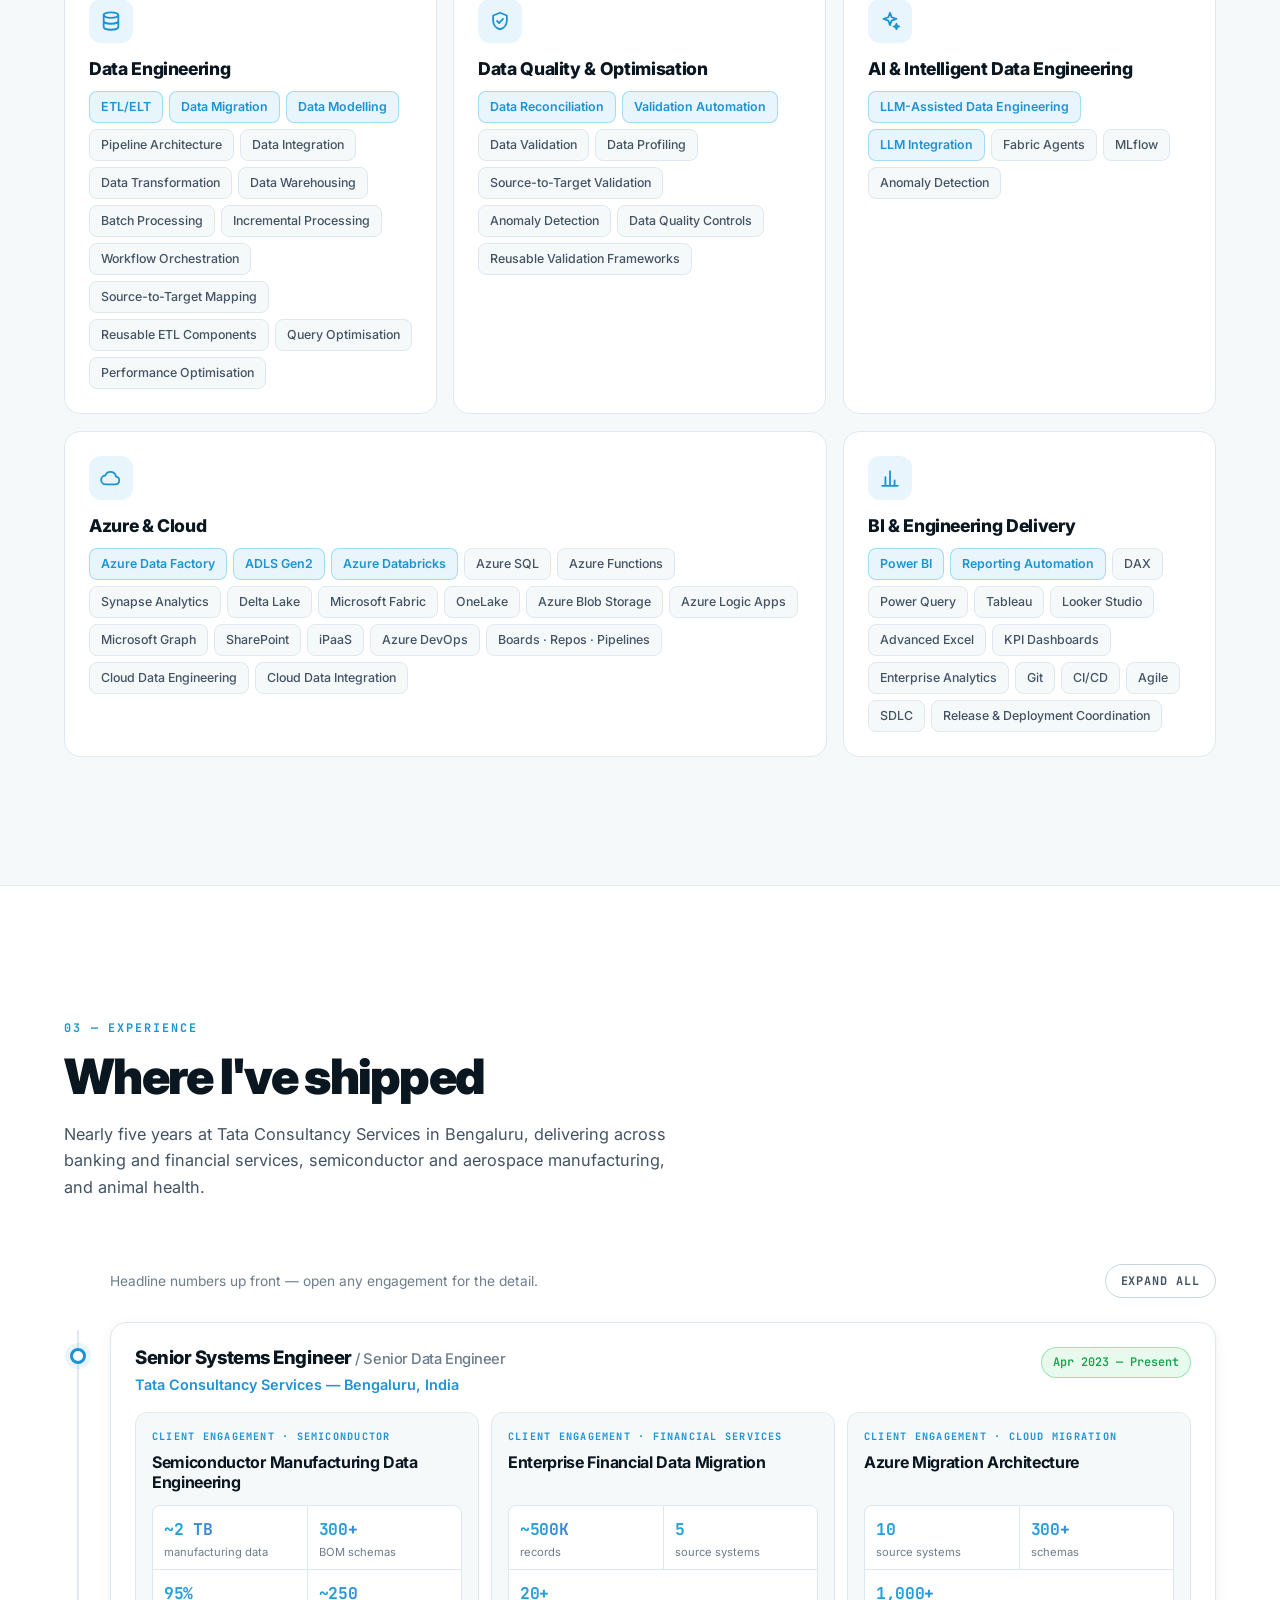
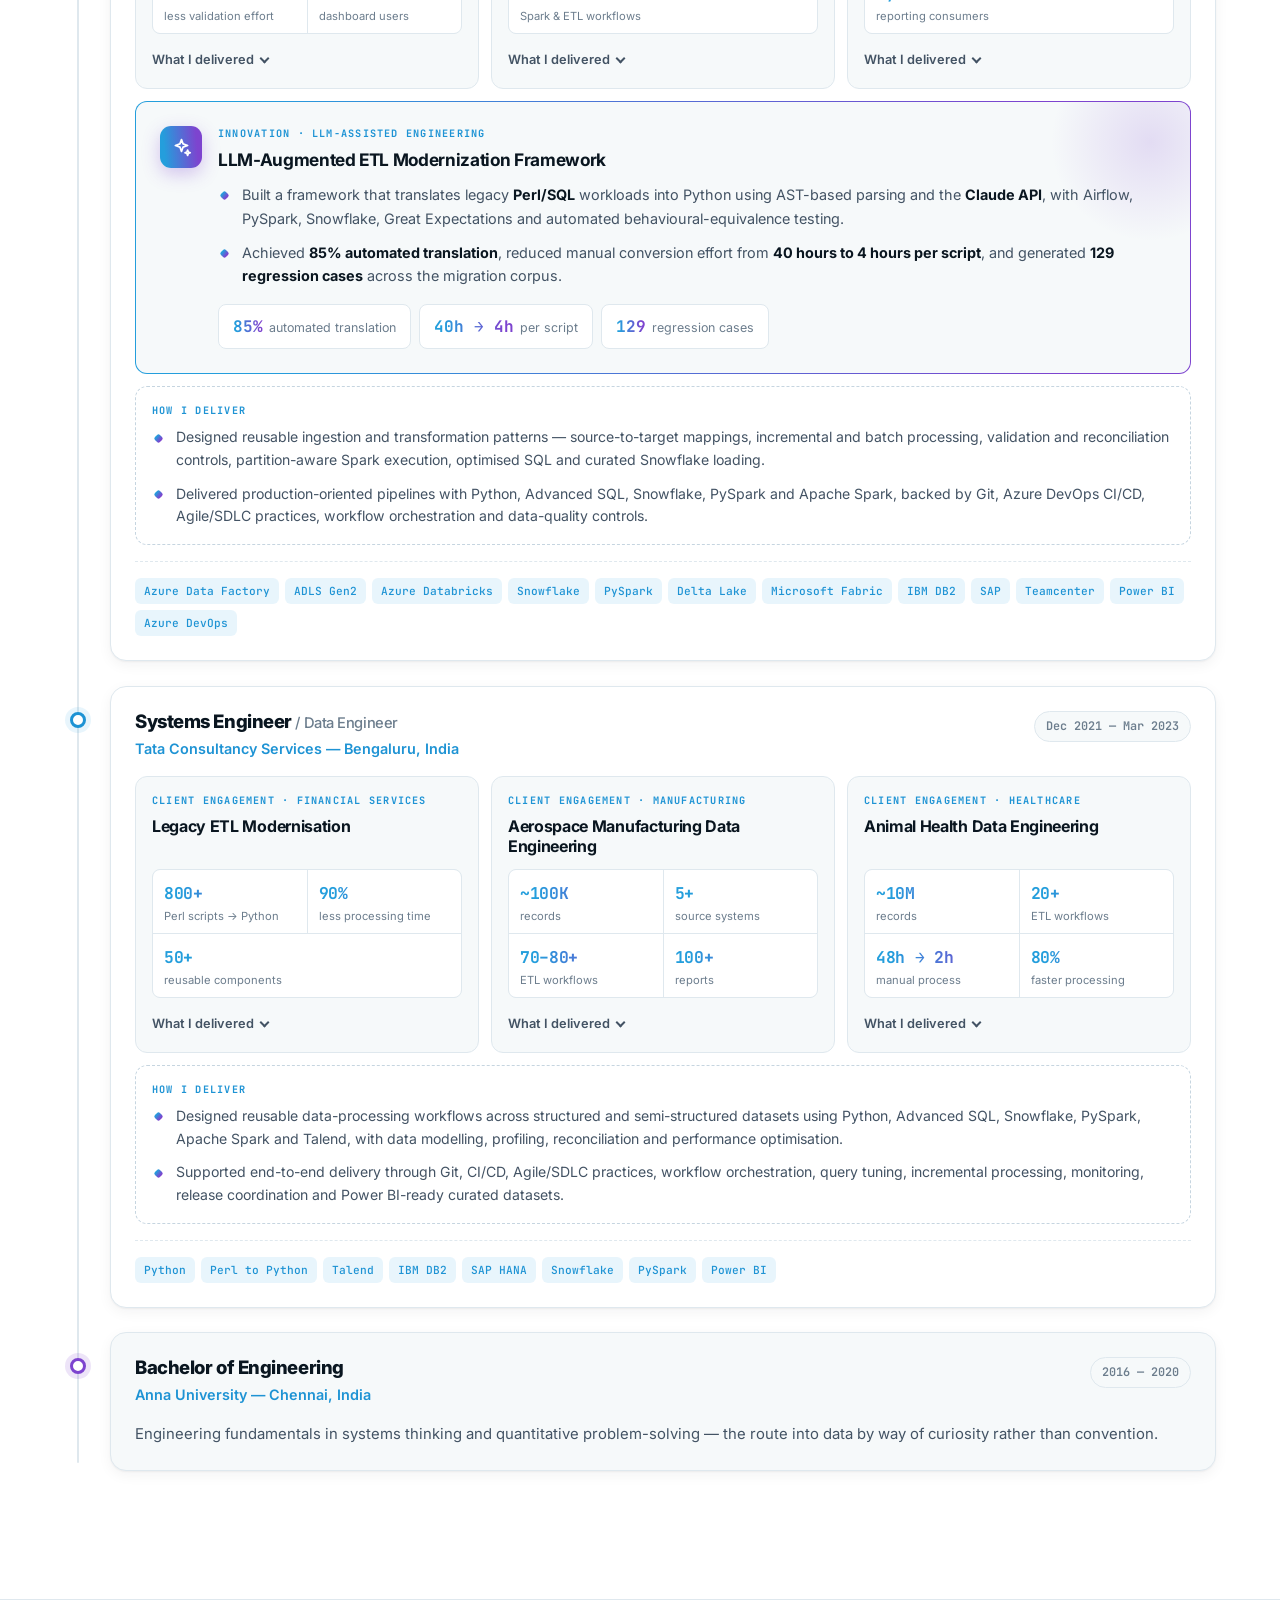
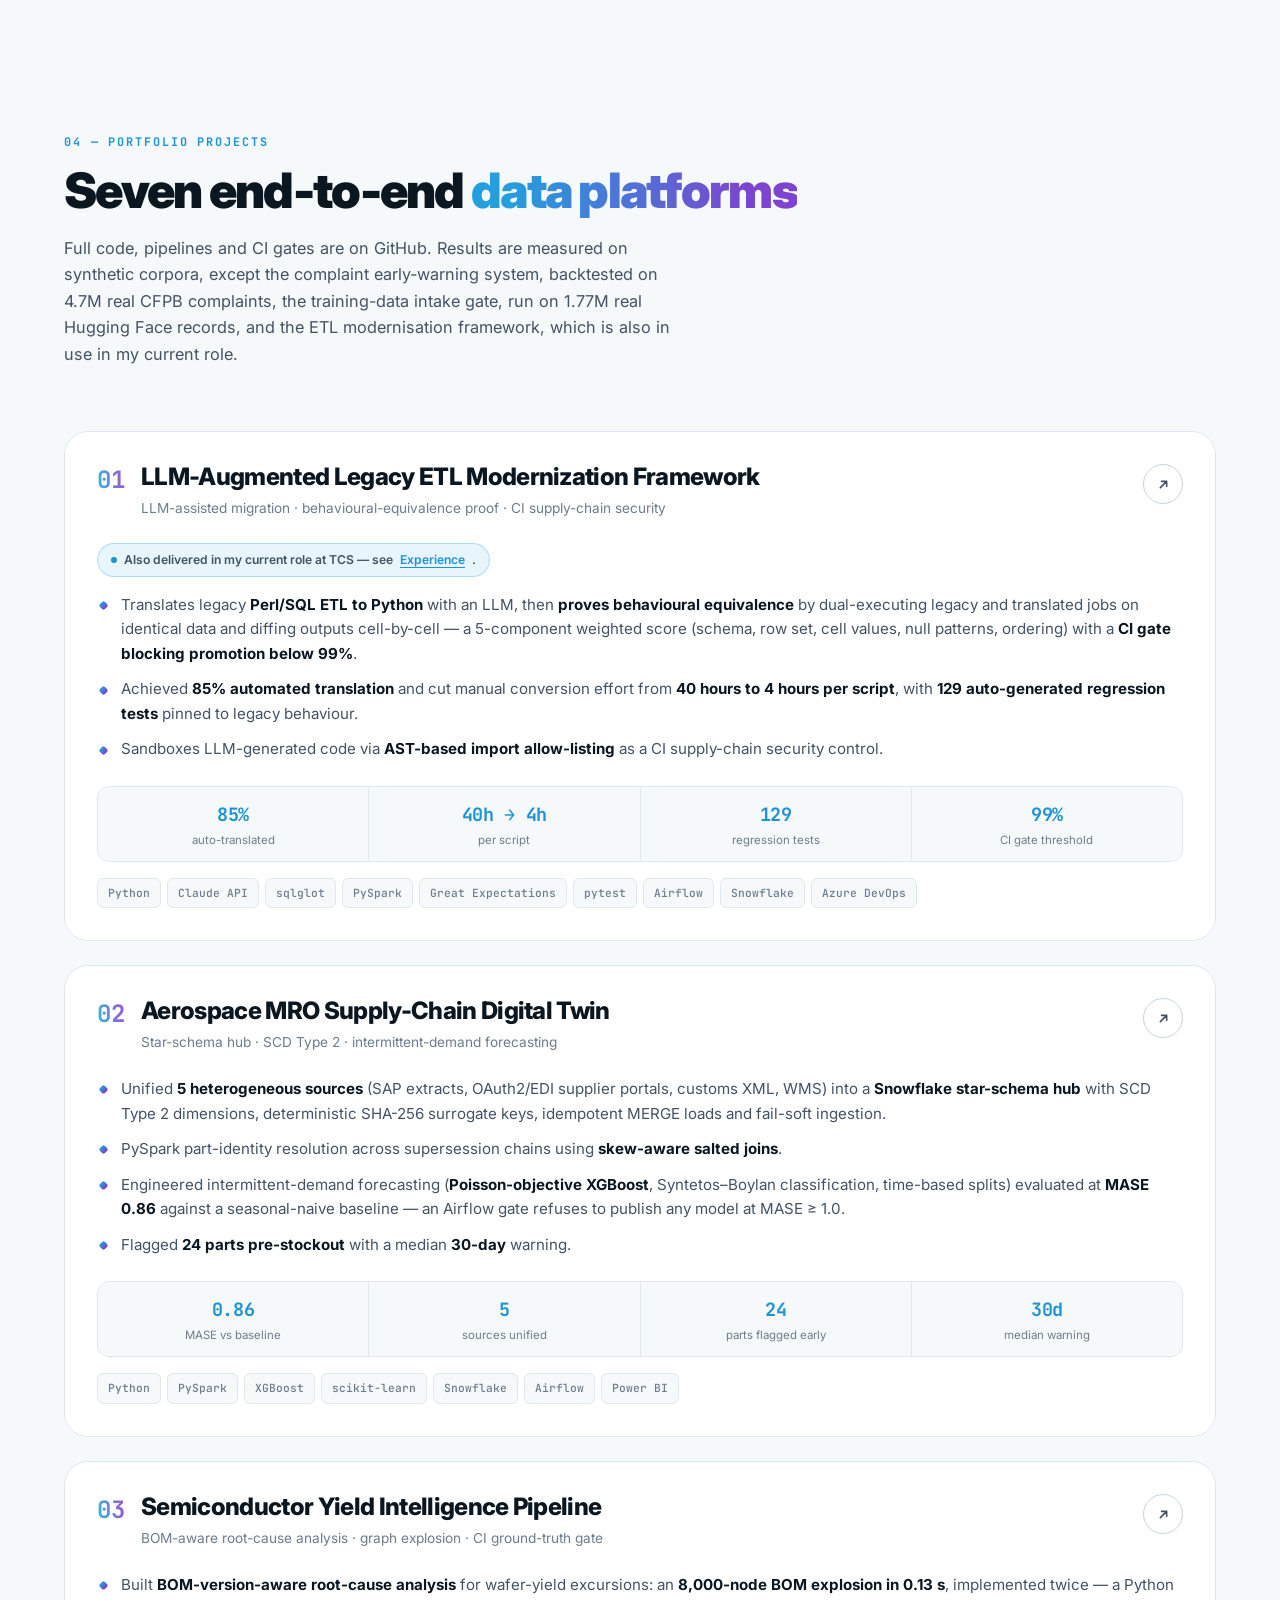
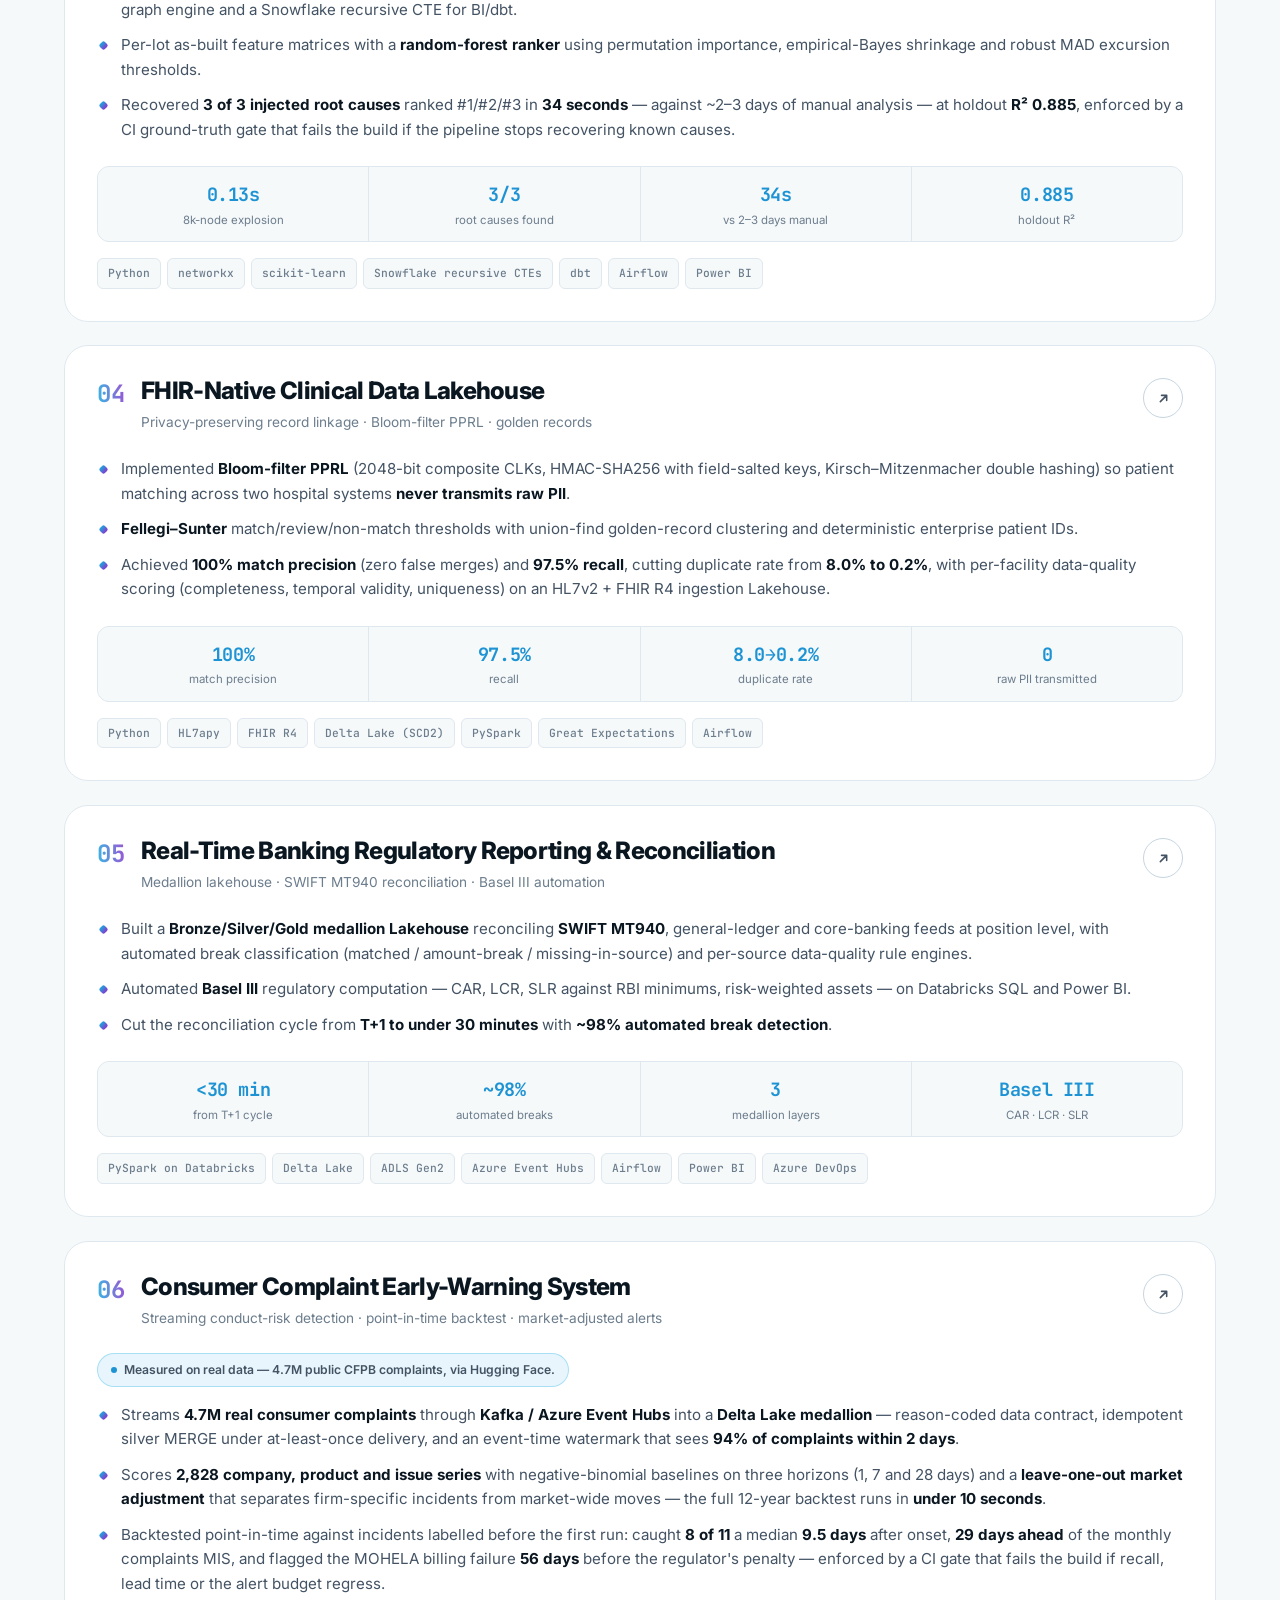
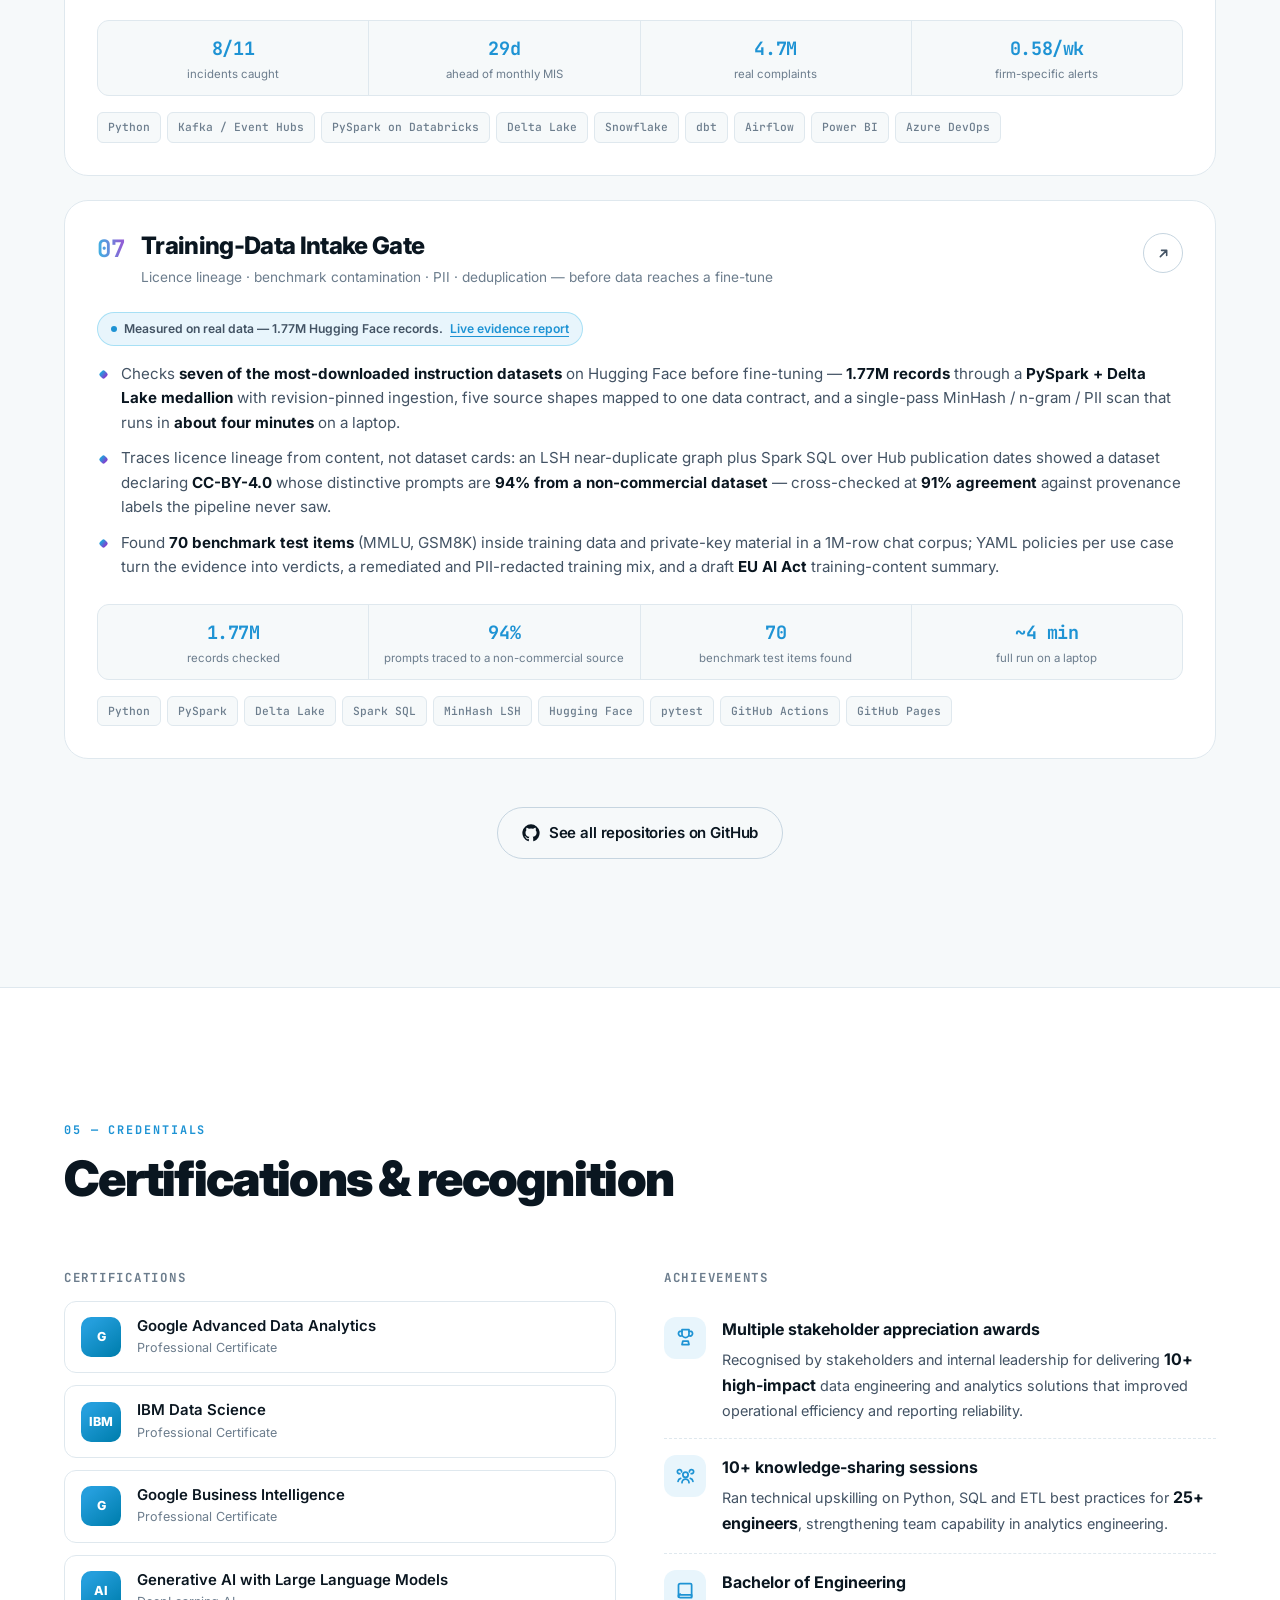
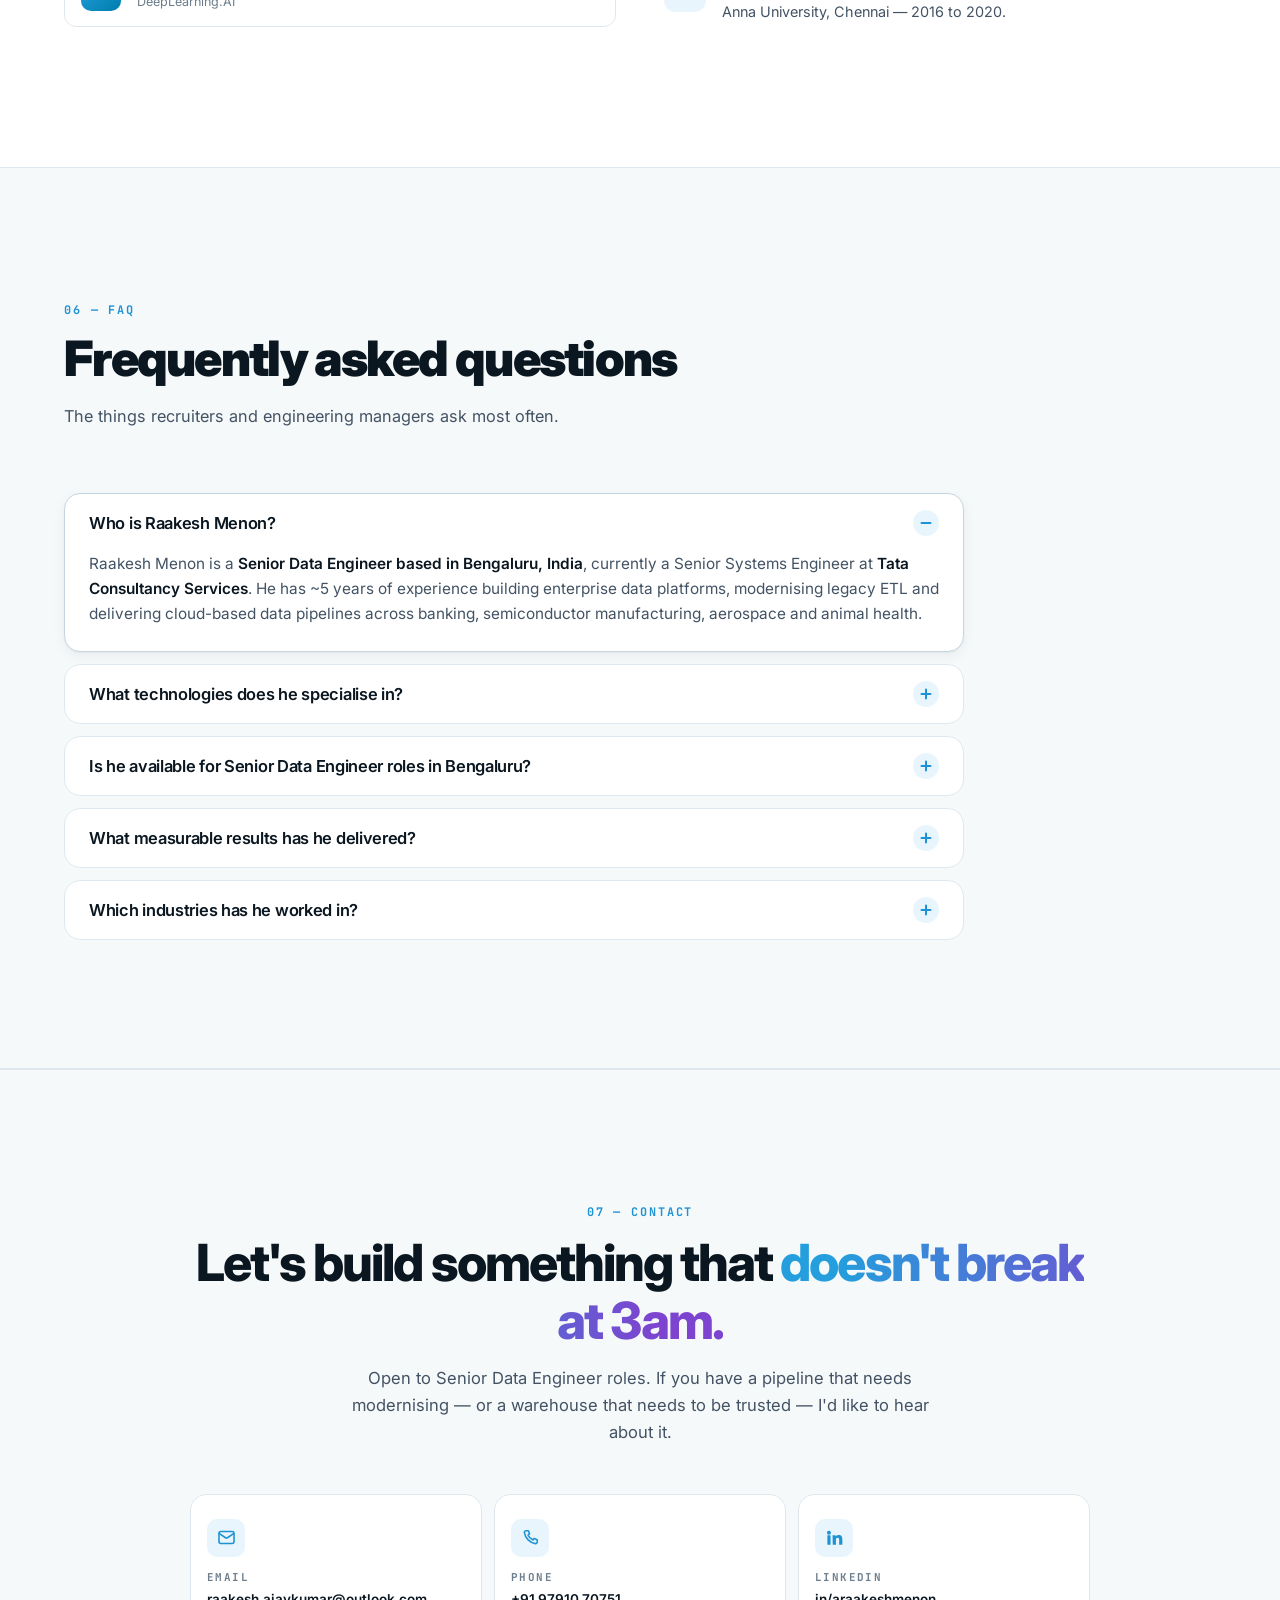
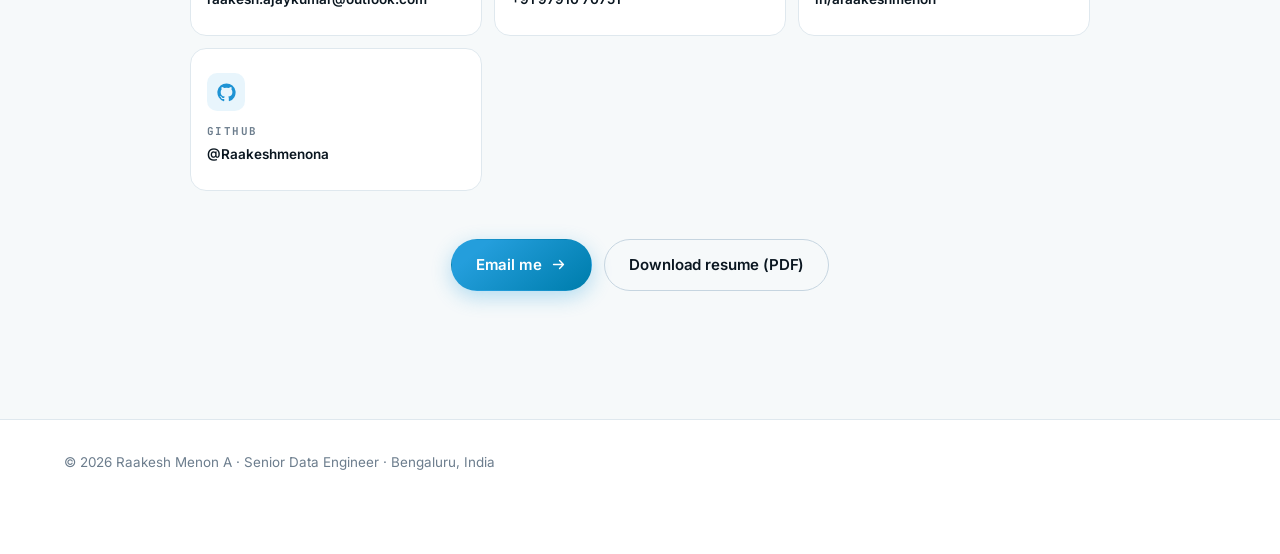
==== commit a80f0c79: "Add Training-Data Intake Gate project Card 07 with a link to the live evidence report, the JSON-LD I" ====
--- a/index.html
+++ b/index.html
@@ -245,7 +245,7 @@
       "@id": "https://raakeshmenona.github.io/#projects",
       "name": "Data engineering projects by Raakesh Menon",
       "itemListOrder": "https://schema.org/ItemListOrderAscending",
-      "numberOfItems": 6,
+      "numberOfItems": 7,
       "itemListElement": [
         {
           "@type": "ListItem",
@@ -325,6 +325,20 @@
             "name": "Consumer Complaint Early-Warning System",
             "description": "Streams 4.7 million real CFPB complaints through Kafka / Event Hubs into a Delta Lake medallion and detects conduct-risk incidents with negative-binomial baselines on three horizons and a leave-one-out market adjustment. Backtested point-in-time: 8 of 11 labelled incidents caught, a median 29 days ahead of the monthly complaints MIS.",
             "codeRepository": "https://github.com/Raakeshmenona/complaint-early-warning-system",
+            "programmingLanguage": "Python",
+            "author": {
+              "@id": "https://raakeshmenona.github.io/#person"
+            }
+          }
+        },
+        {
+          "@type": "ListItem",
+          "position": 7,
+          "item": {
+            "@type": "SoftwareSourceCode",
+            "name": "Training-Data Intake Gate",
+            "description": "Decides whether open datasets are safe to fine-tune on: 1.77 million records from seven Hugging Face instruction datasets through a PySpark and Delta Lake medallion, with content-based licence lineage, benchmark-contamination, PII and near-duplicate checks, per-use-case verdicts and a live evidence report.",
+            "codeRepository": "https://github.com/Raakeshmenona/training-data-intake-gate",
             "programmingLanguage": "Python",
             "author": {
               "@id": "https://raakeshmenona.github.io/#person"
@@ -658,7 +672,7 @@
     <div class="section__head reveal">
       <span class="kicker">02 — Capabilities</span>
       <h2 class="section__title">The stack I build with</h2>
-      <p class="section__sub">Filter by discipline — the toolkit behind my client delivery at TCS and six end-to-end portfolio builds.</p>
+      <p class="section__sub">Filter by discipline — the toolkit behind my client delivery at TCS and seven end-to-end portfolio builds.</p>
     </div>
 
     <div class="filter-bar reveal">
@@ -927,11 +941,12 @@
   <div class="container">
     <div class="section__head reveal">
       <span class="kicker">04 — Portfolio projects</span>
-      <h2 class="section__title">Six end-to-end <span class="grad">data platforms</span></h2>
+      <h2 class="section__title">Seven end-to-end <span class="grad">data platforms</span></h2>
       <p class="section__sub">
         Full code, pipelines and CI gates are on GitHub. Results are measured on synthetic corpora,
-        except the complaint early-warning system, backtested on 4.7M real CFPB complaints, and the
-        ETL modernisation framework, which is also in use in my current role.
+        except the complaint early-warning system, backtested on 4.7M real CFPB complaints, the
+        training-data intake gate, run on 1.77M real Hugging Face records, and the ETL modernisation
+        framework, which is also in use in my current role.
       </p>
     </div>
 
@@ -1119,6 +1134,38 @@
 
         <div class="project__stack">
           <span>Python</span><span>Kafka / Event Hubs</span><span>PySpark on Databricks</span><span>Delta Lake</span><span>Snowflake</span><span>dbt</span><span>Airflow</span><span>Power BI</span><span>Azure DevOps</span>
+        </div>
+      </article>
+
+      <article class="project reveal" data-reveal-delay="160">
+        <div class="project__head">
+          <span class="project__idx">07</span>
+          <div class="project__heading">
+            <h3 class="project__title">Training-Data Intake Gate</h3>
+            <p class="project__tag">Licence lineage · benchmark contamination · PII · deduplication — before data reaches a fine-tune</p>
+          </div>
+          <a class="project__link" href="https://github.com/Raakeshmenona/training-data-intake-gate" target="_blank" rel="noopener noreferrer" aria-label="View training-data-intake-gate on GitHub">
+            <svg viewBox="0 0 24 24" fill="none" stroke="currentColor" stroke-width="2" stroke-linecap="round" stroke-linejoin="round"><path d="M8 16 16 8M9.5 8H16v6.5"/></svg>
+          </a>
+        </div>
+
+        <p class="project__note">Measured on real data — 1.77M Hugging Face records. <a href="https://raakeshmenona.github.io/training-data-intake-gate/" target="_blank" rel="noopener noreferrer">Live evidence report</a></p>
+
+        <ul class="bullets">
+          <li>Checks <b>seven of the most-downloaded instruction datasets</b> on Hugging Face before fine-tuning — <b>1.77M records</b> through a <b>PySpark + Delta Lake medallion</b> with revision-pinned ingestion, five source shapes mapped to one data contract, and a single-pass MinHash / n-gram / PII scan that runs in <b>about four minutes</b> on a laptop.</li>
+          <li>Traces licence lineage from content, not dataset cards: an LSH near-duplicate graph plus Spark SQL over Hub publication dates showed a dataset declaring <b>CC-BY-4.0</b> whose distinctive prompts are <b>94% from a non-commercial dataset</b> — cross-checked at <b>91% agreement</b> against provenance labels the pipeline never saw.</li>
+          <li>Found <b>70 benchmark test items</b> (MMLU, GSM8K) inside training data and private-key material in a 1M-row chat corpus; YAML policies per use case turn the evidence into verdicts, a remediated and PII-redacted training mix, and a draft <b>EU AI Act</b> training-content summary.</li>
+        </ul>
+
+        <div class="project__metrics">
+          <div><b>1.77M</b><span>records checked</span></div>
+          <div><b>94%</b><span>prompts traced to a non-commercial source</span></div>
+          <div><b>70</b><span>benchmark test items found</span></div>
+          <div><b>~4 min</b><span>full run on a laptop</span></div>
+        </div>
+
+        <div class="project__stack">
+          <span>Python</span><span>PySpark</span><span>Delta Lake</span><span>Spark SQL</span><span>MinHash LSH</span><span>Hugging Face</span><span>pytest</span><span>GitHub Actions</span><span>GitHub Pages</span>
         </div>
       </article>
 
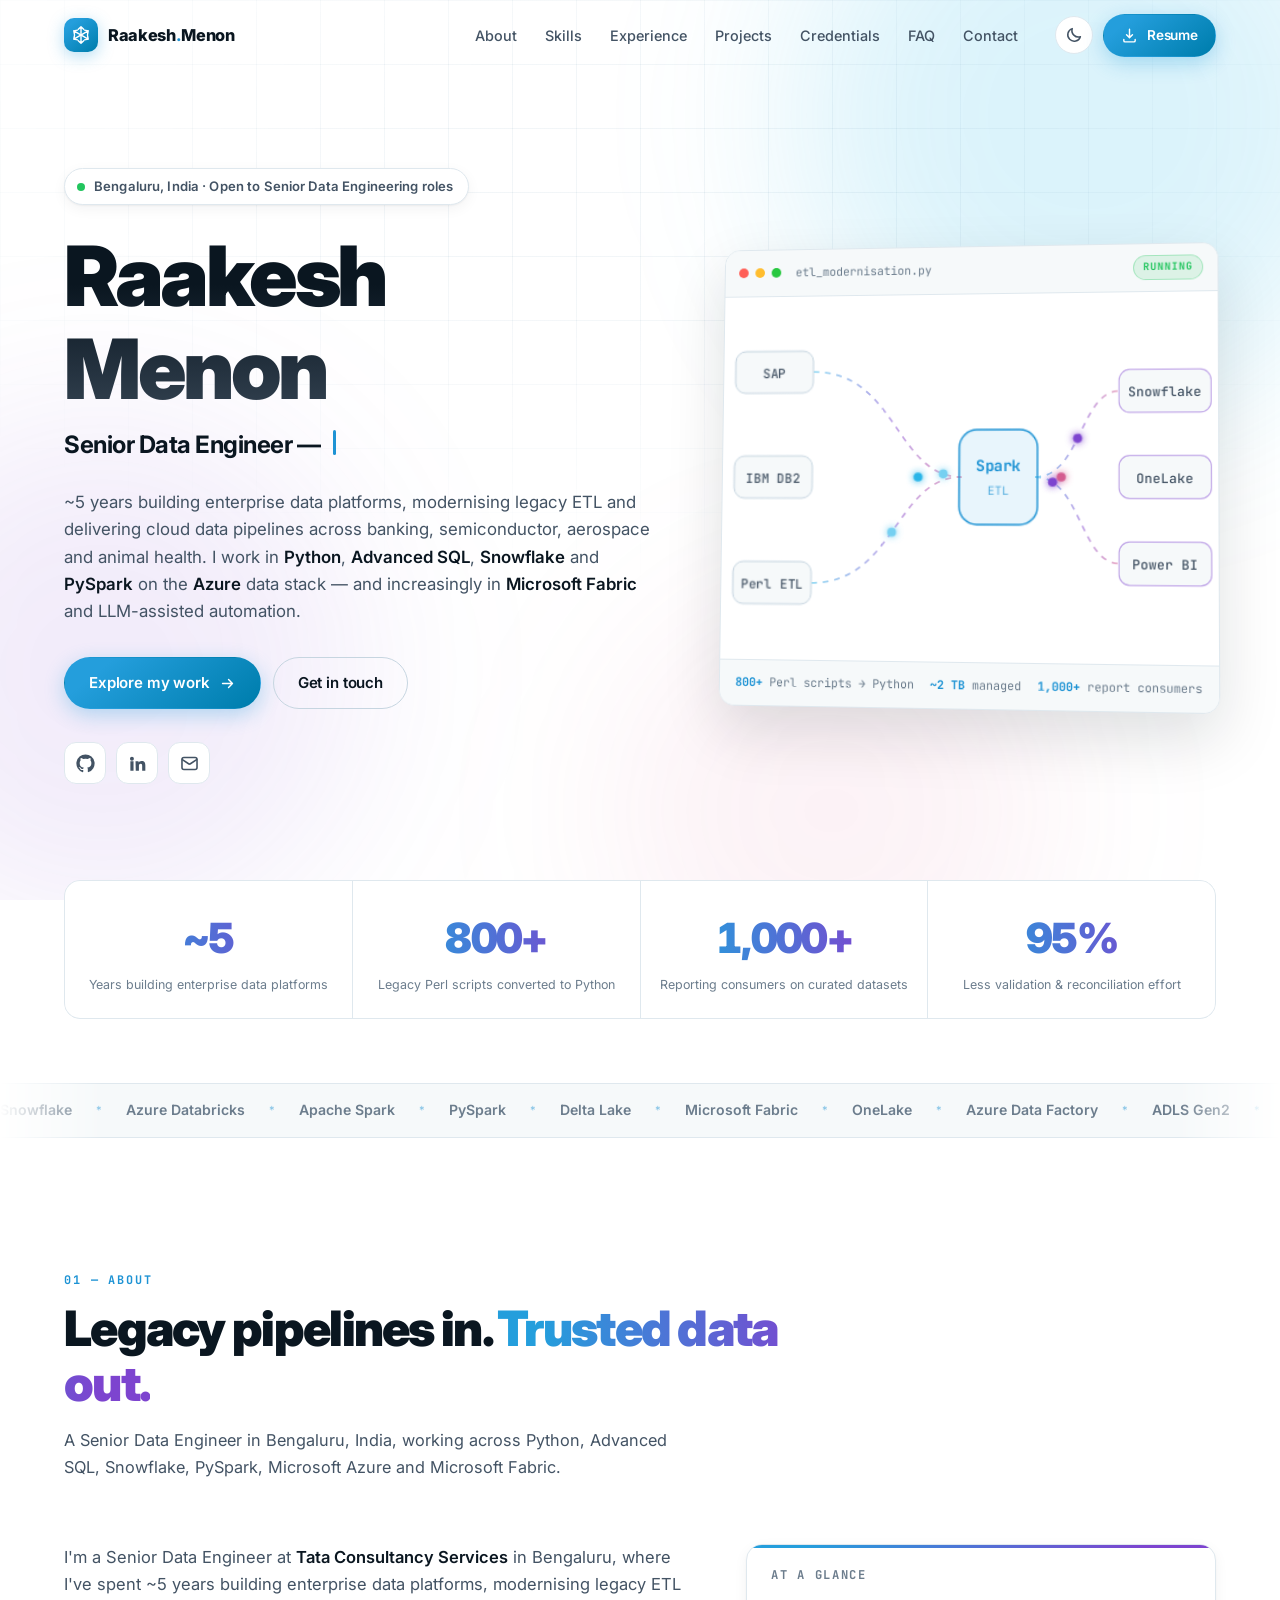
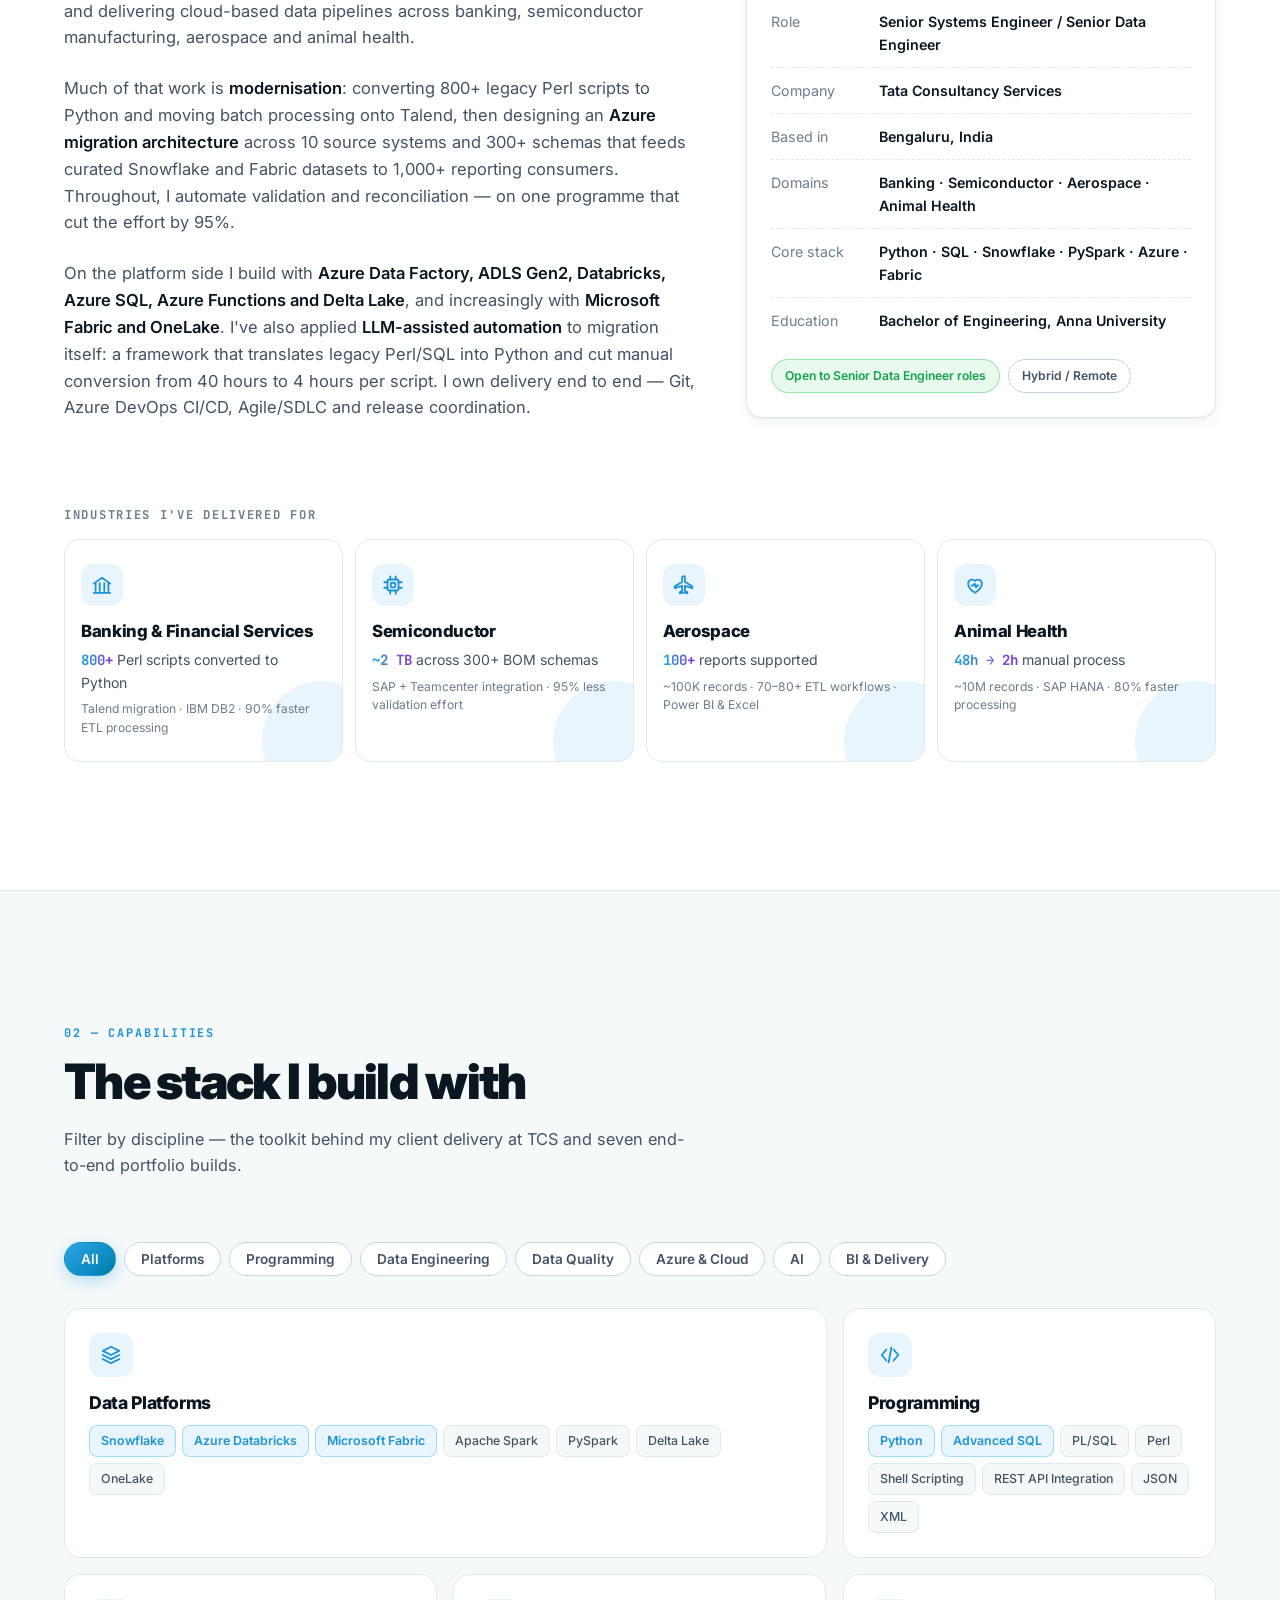
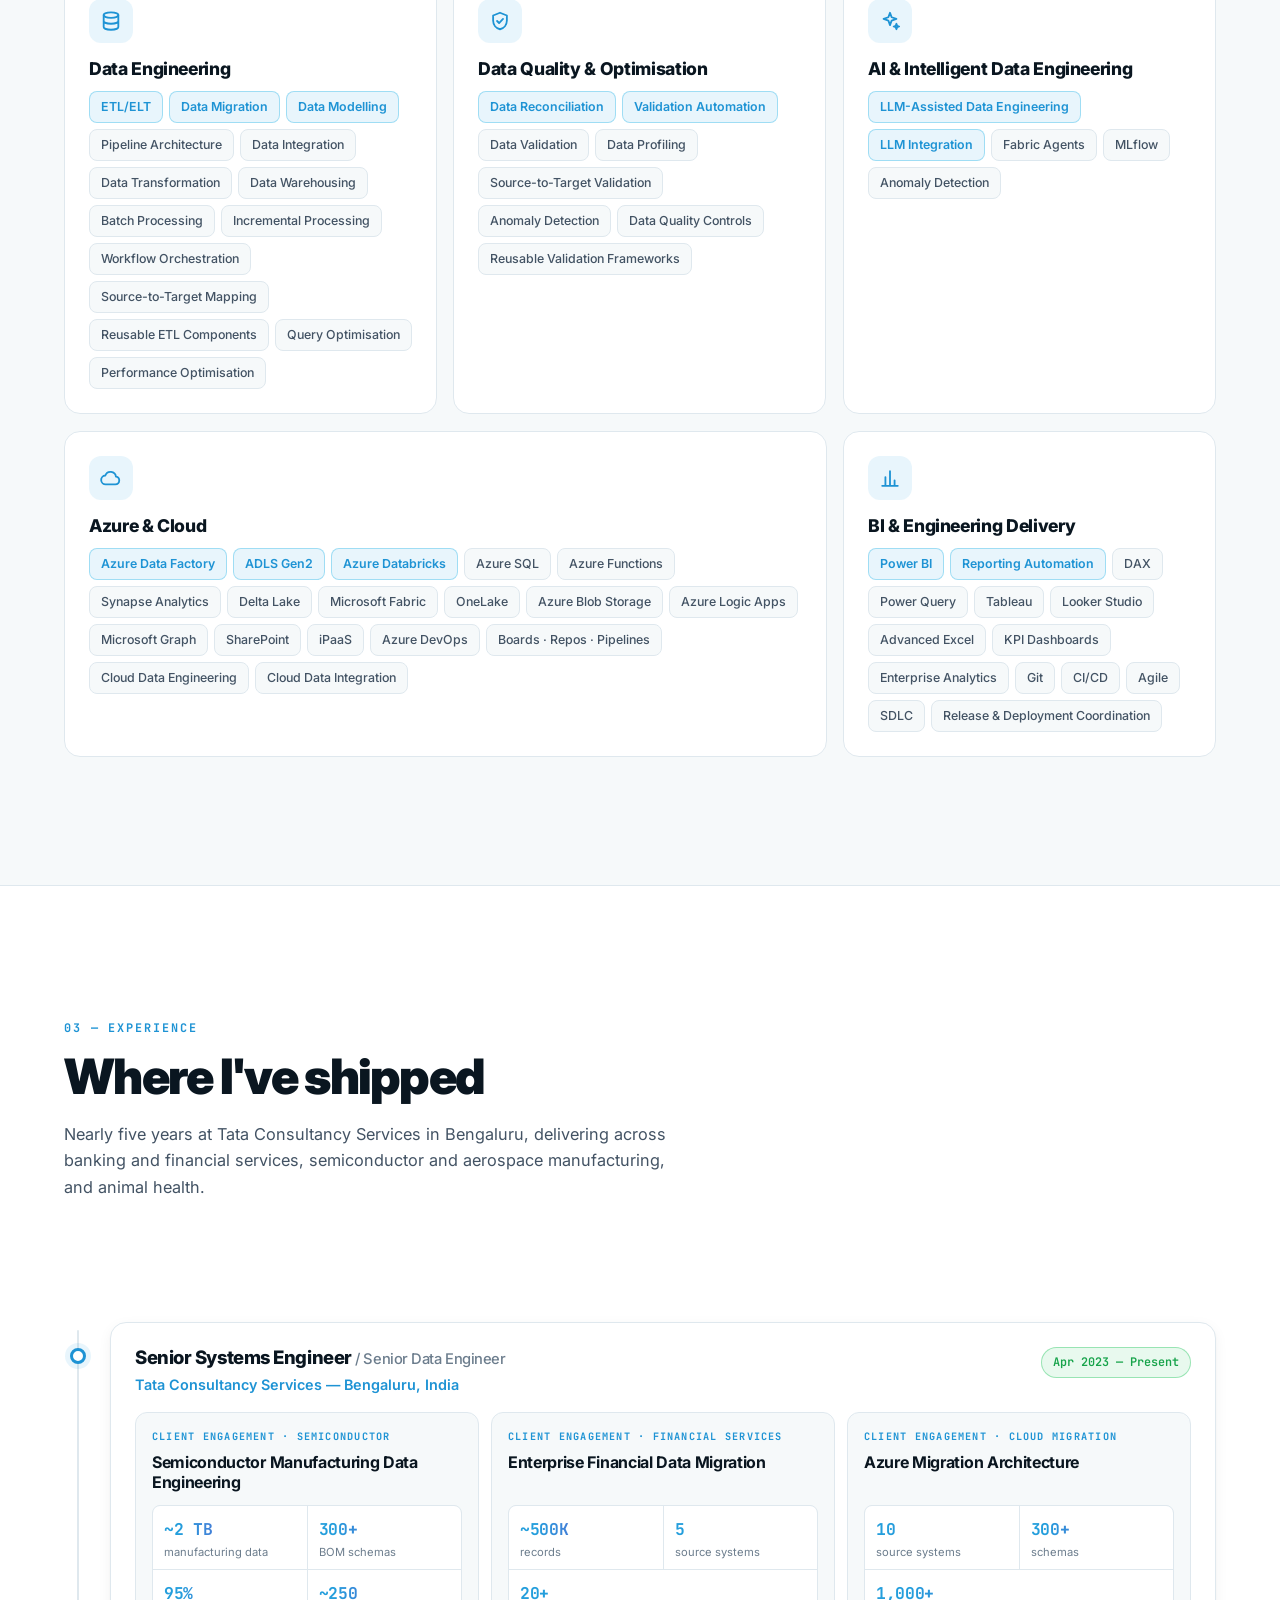
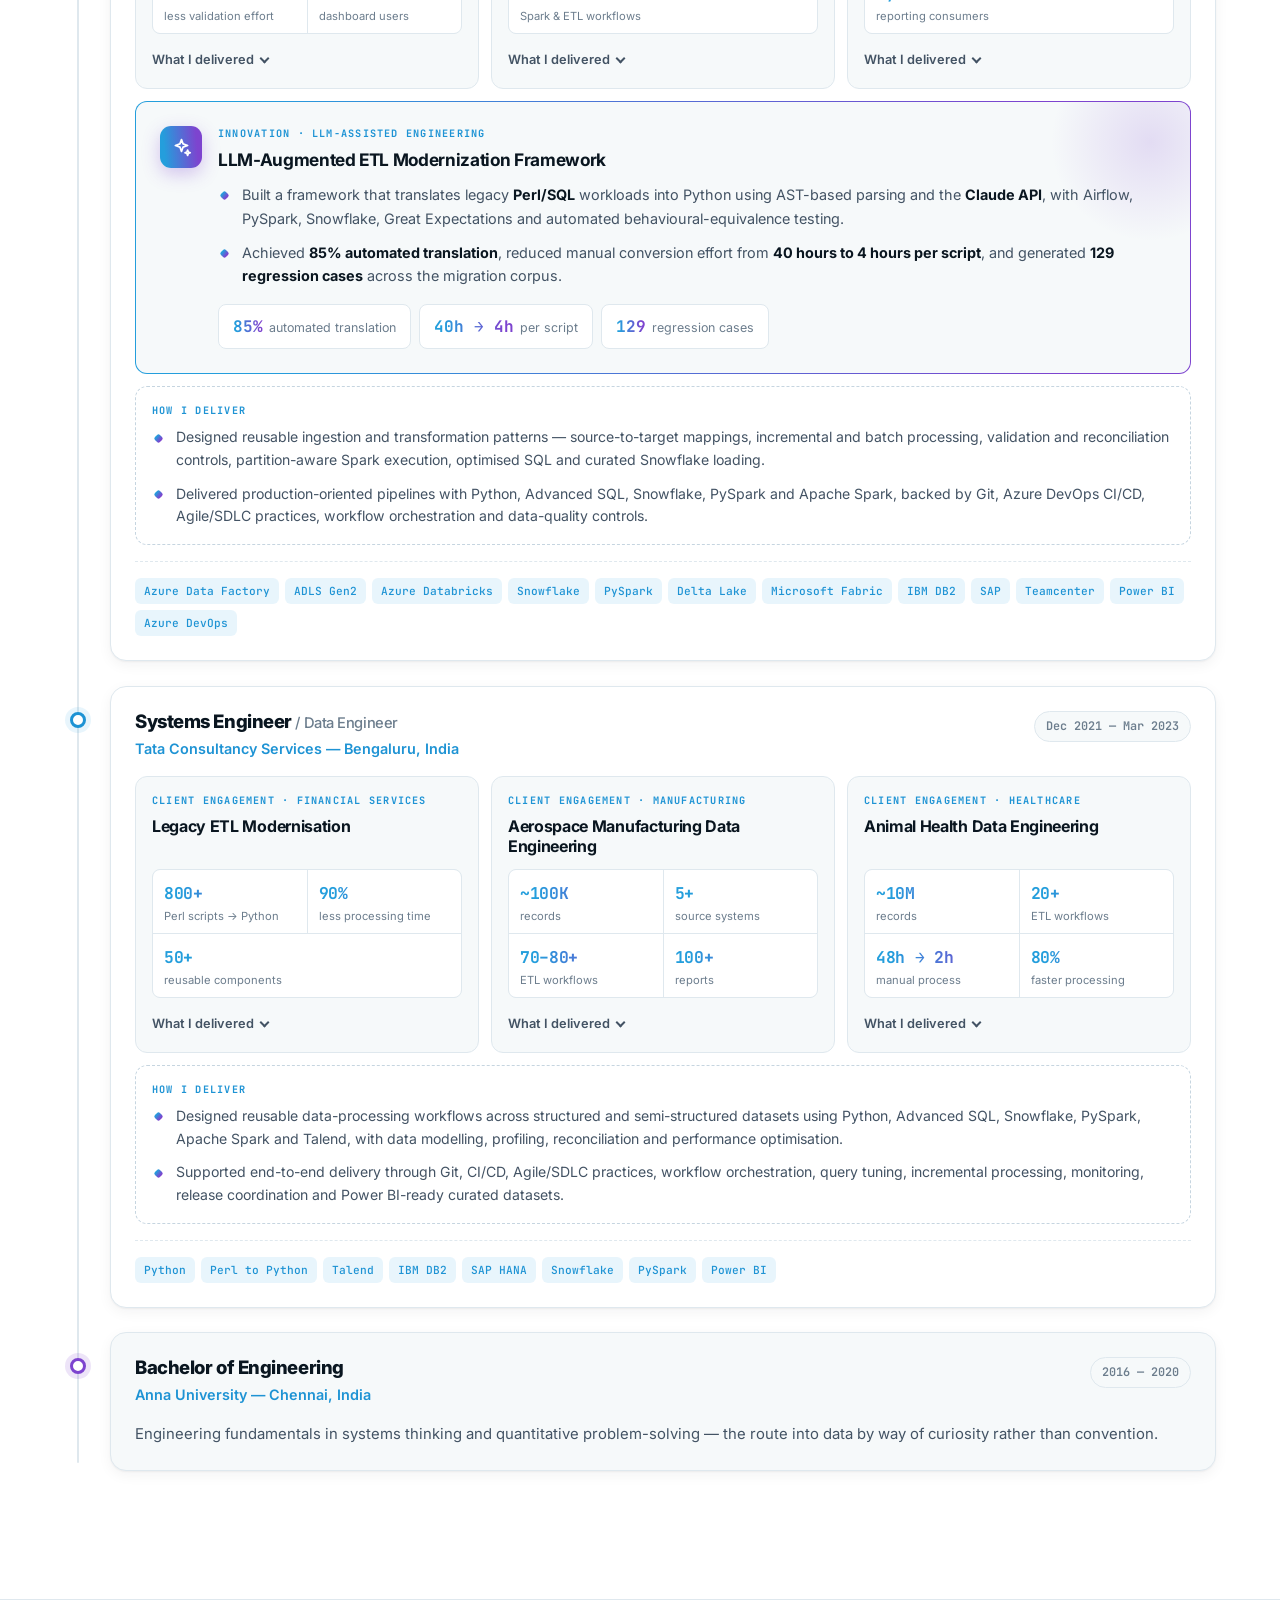
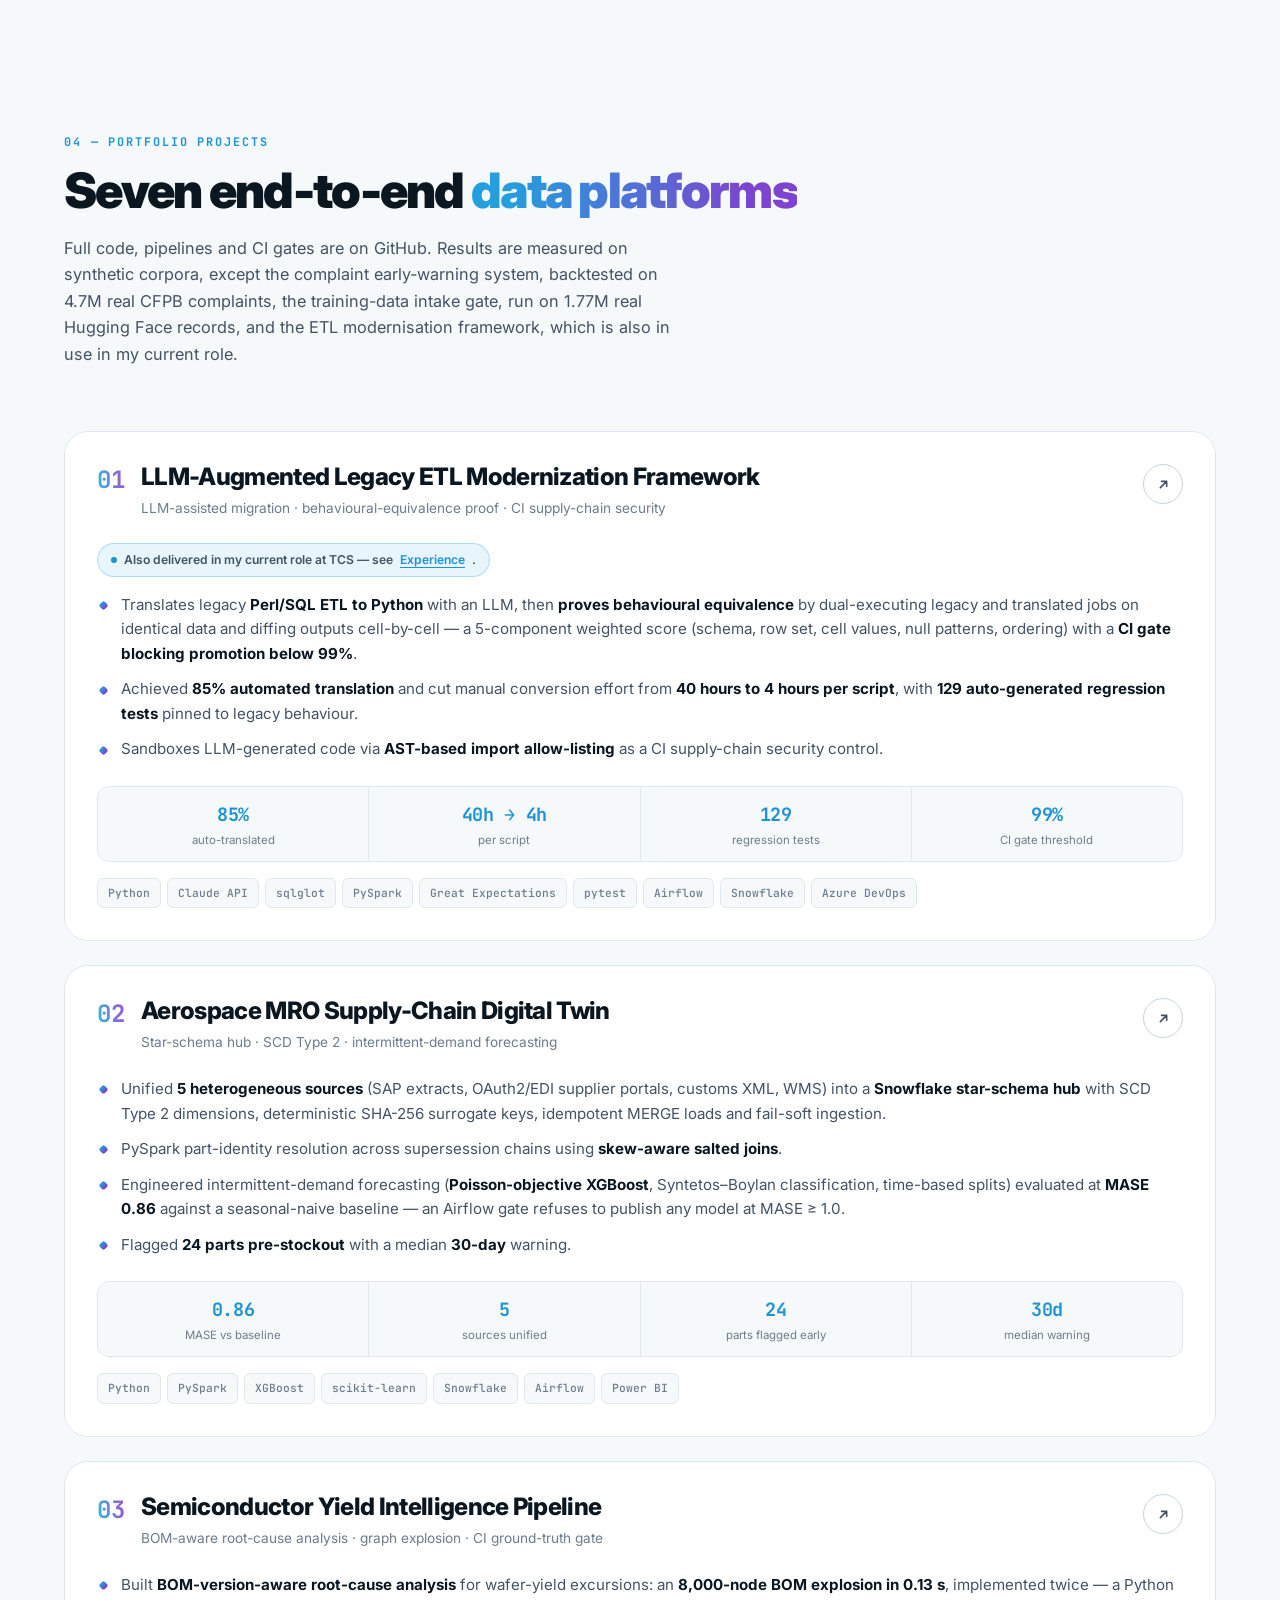
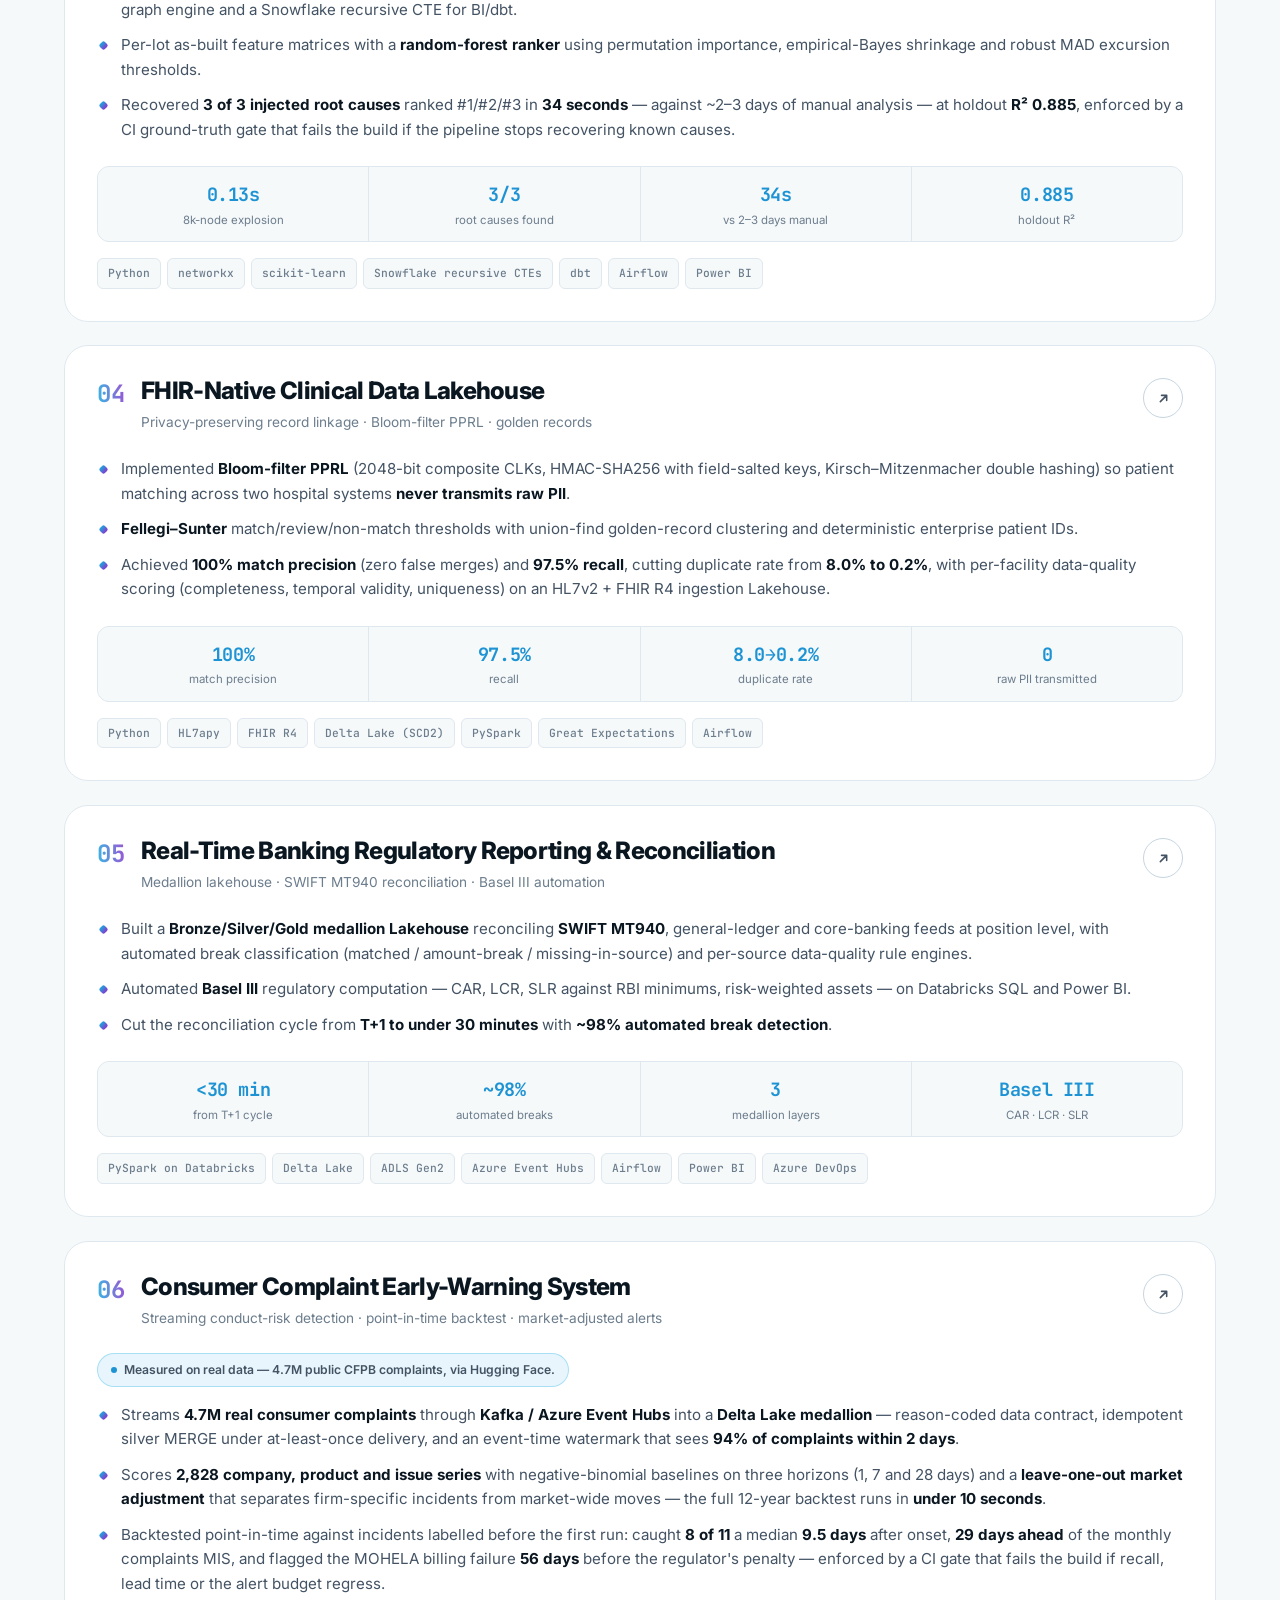
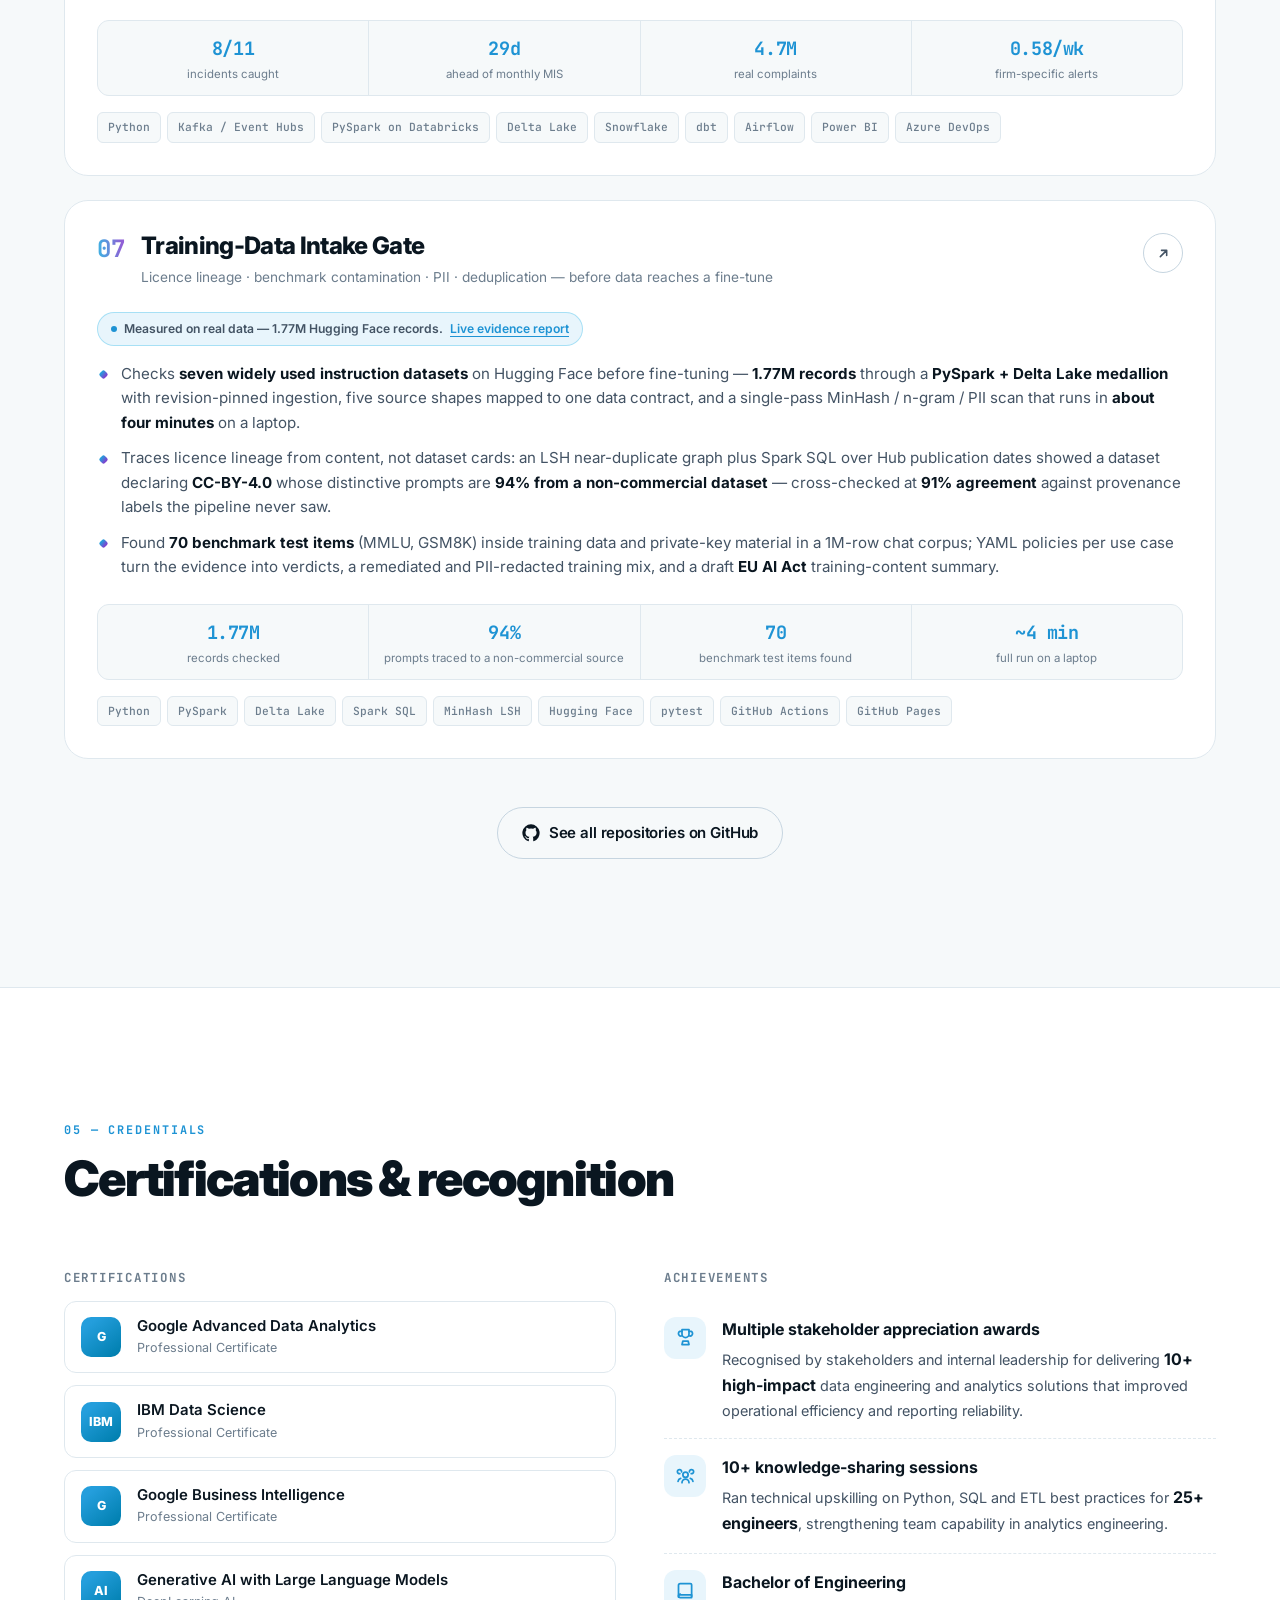
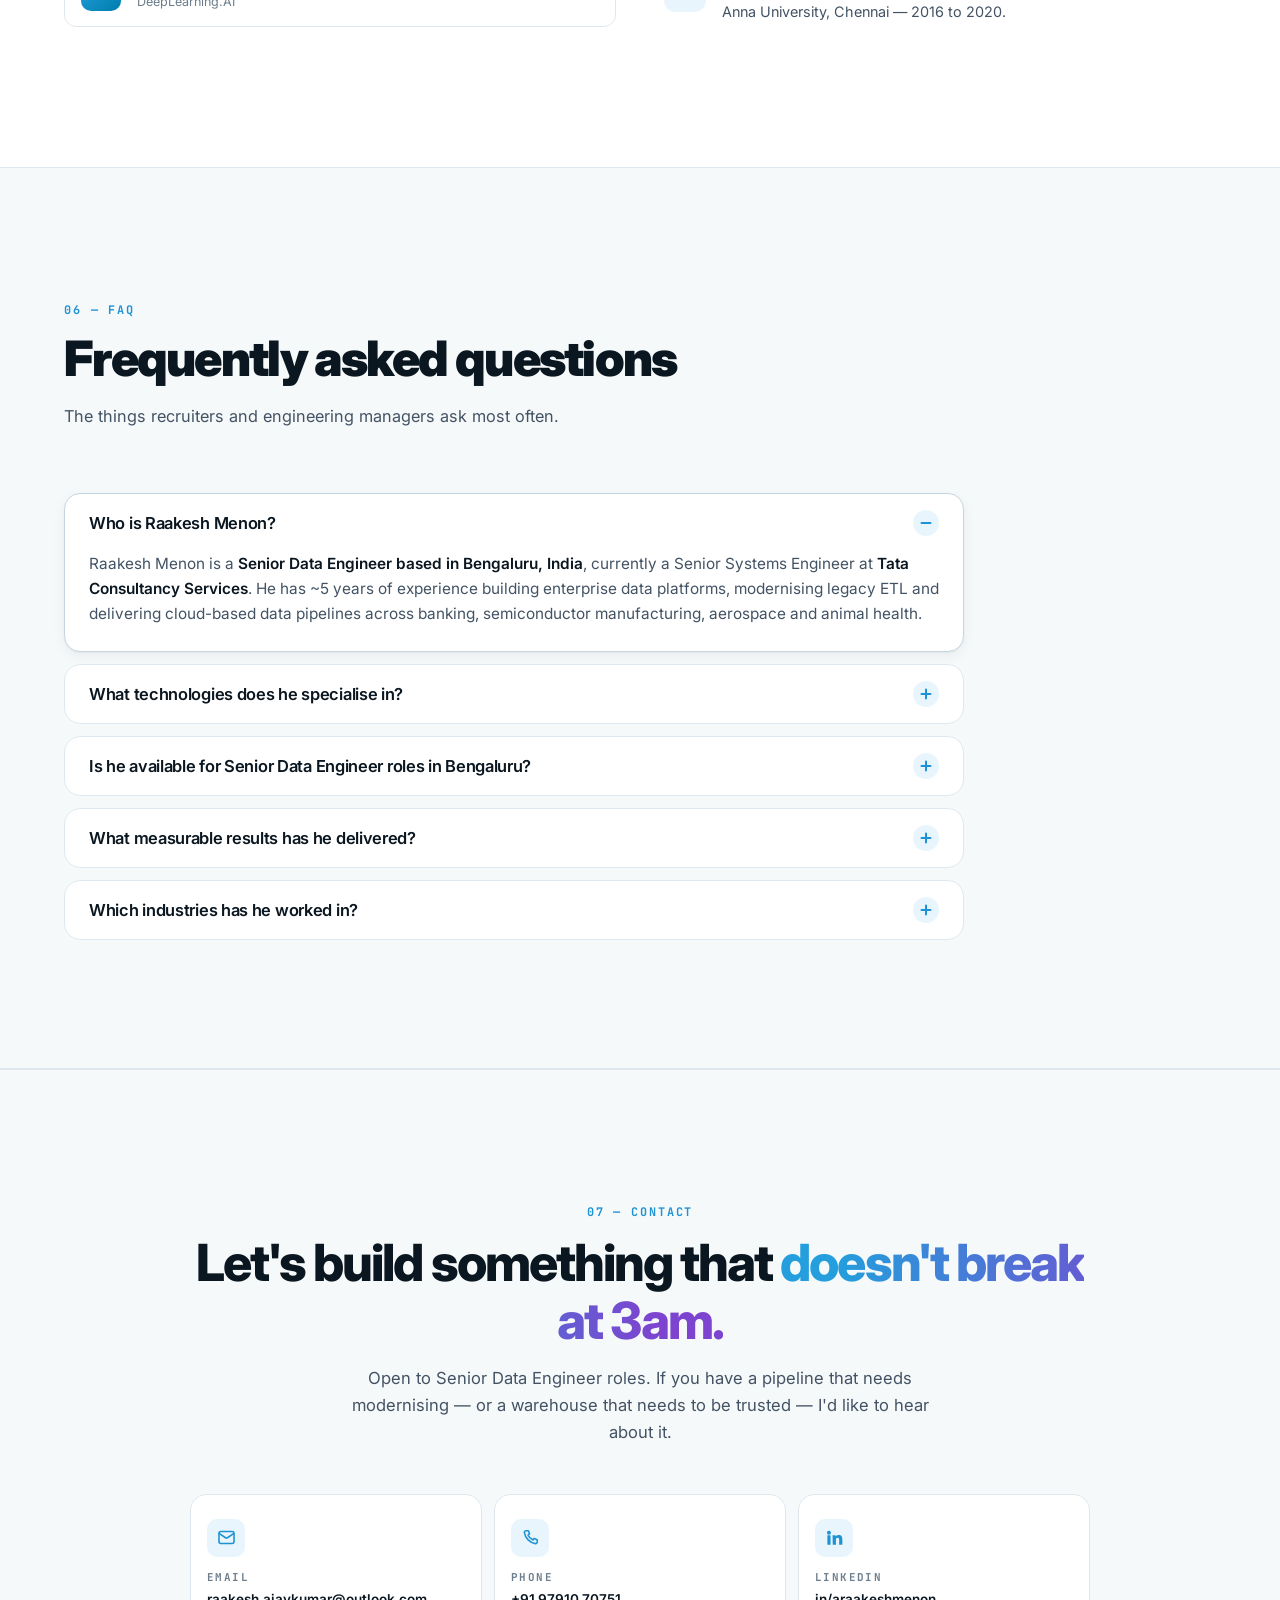
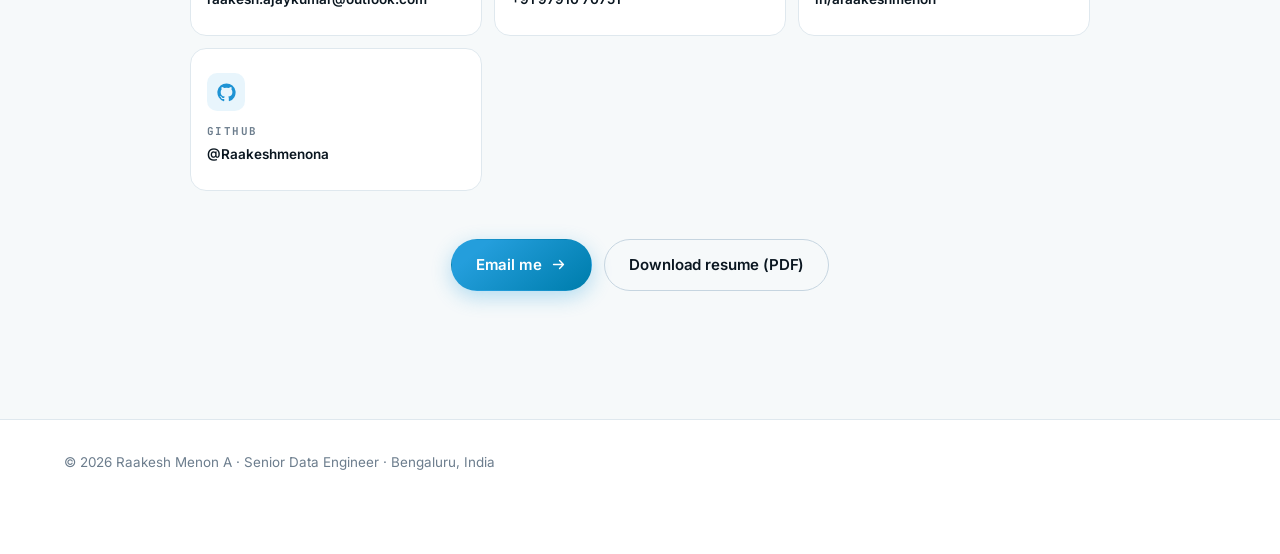
==== commit ec5ec457: "Training-Data Intake Gate card: widely used, not most-downloaded" ====
--- a/index.html
+++ b/index.html
@@ -1152,7 +1152,7 @@
         <p class="project__note">Measured on real data — 1.77M Hugging Face records. <a href="https://raakeshmenona.github.io/training-data-intake-gate/" target="_blank" rel="noopener noreferrer">Live evidence report</a></p>
 
         <ul class="bullets">
-          <li>Checks <b>seven of the most-downloaded instruction datasets</b> on Hugging Face before fine-tuning — <b>1.77M records</b> through a <b>PySpark + Delta Lake medallion</b> with revision-pinned ingestion, five source shapes mapped to one data contract, and a single-pass MinHash / n-gram / PII scan that runs in <b>about four minutes</b> on a laptop.</li>
+          <li>Checks <b>seven widely used instruction datasets</b> on Hugging Face before fine-tuning — <b>1.77M records</b> through a <b>PySpark + Delta Lake medallion</b> with revision-pinned ingestion, five source shapes mapped to one data contract, and a single-pass MinHash / n-gram / PII scan that runs in <b>about four minutes</b> on a laptop.</li>
           <li>Traces licence lineage from content, not dataset cards: an LSH near-duplicate graph plus Spark SQL over Hub publication dates showed a dataset declaring <b>CC-BY-4.0</b> whose distinctive prompts are <b>94% from a non-commercial dataset</b> — cross-checked at <b>91% agreement</b> against provenance labels the pipeline never saw.</li>
           <li>Found <b>70 benchmark test items</b> (MMLU, GSM8K) inside training data and private-key material in a 1M-row chat corpus; YAML policies per use case turn the evidence into verdicts, a remediated and PII-redacted training mix, and a draft <b>EU AI Act</b> training-content summary.</li>
         </ul>
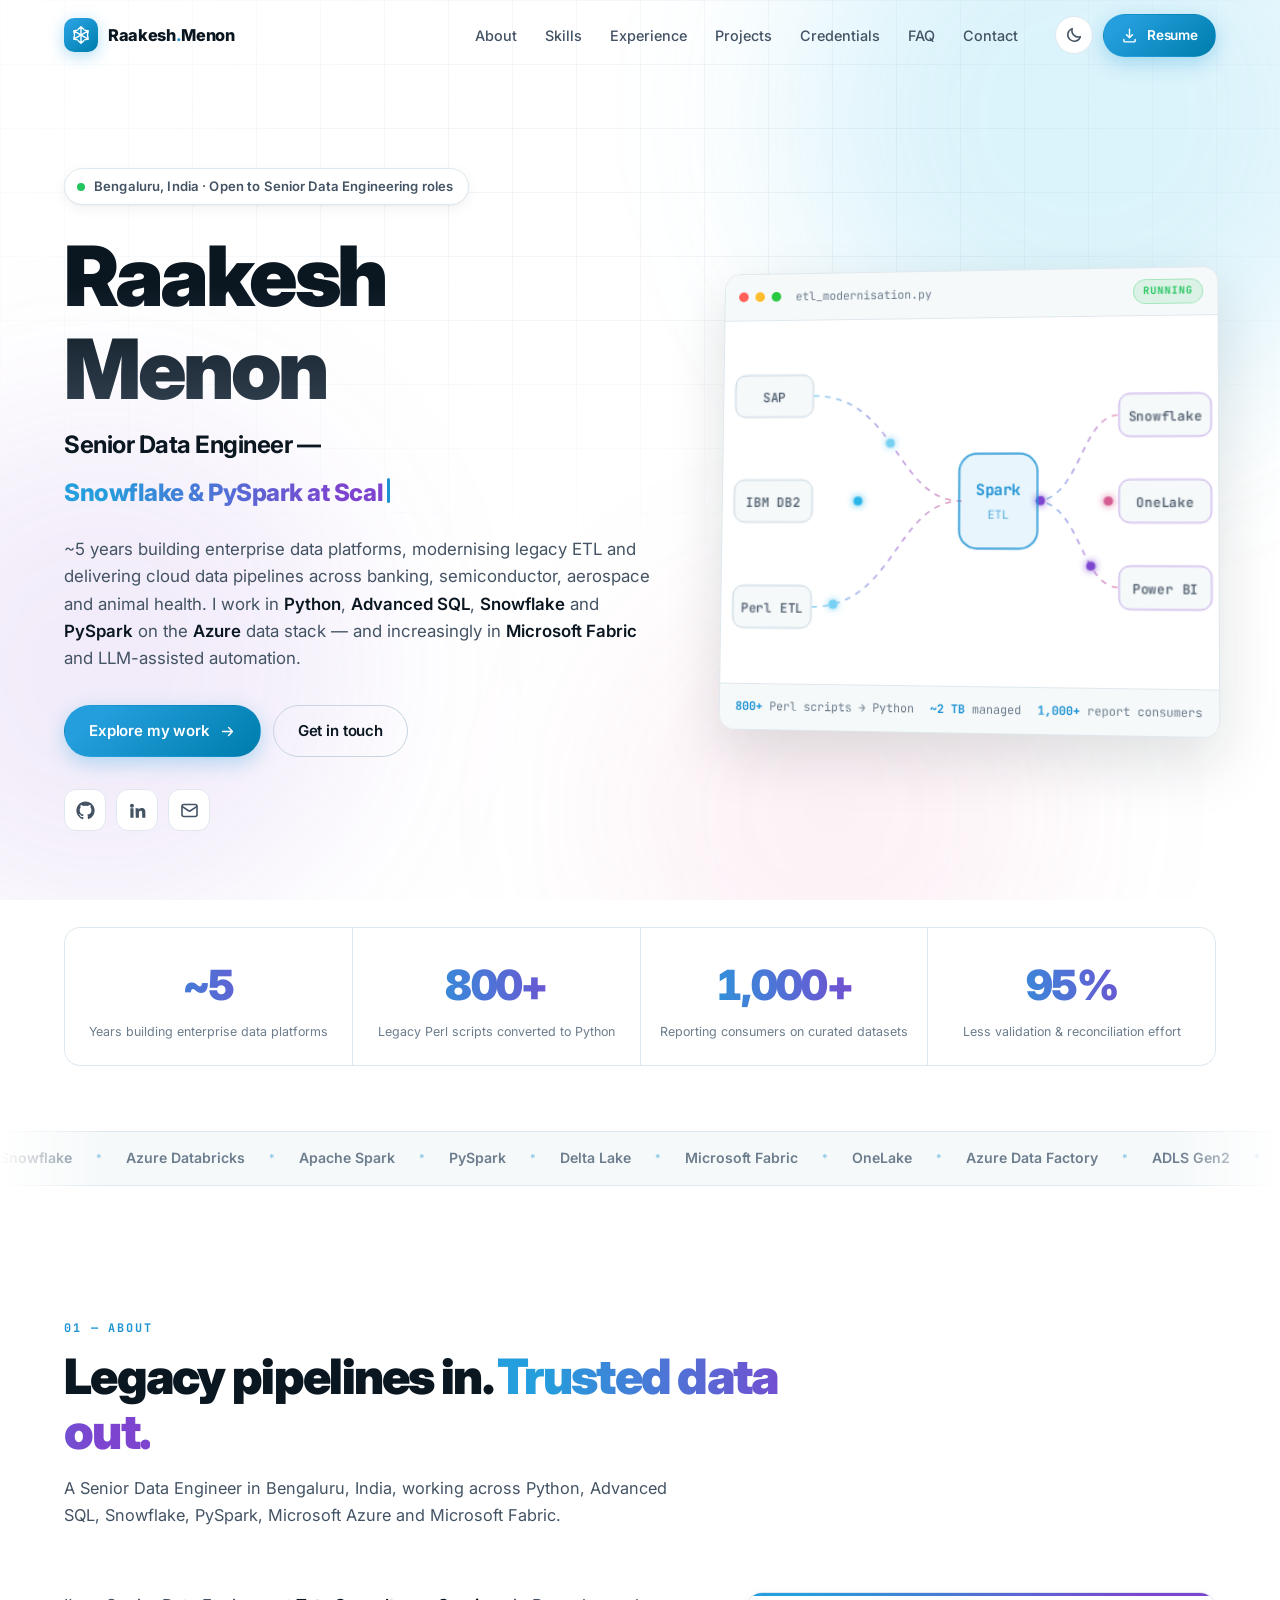
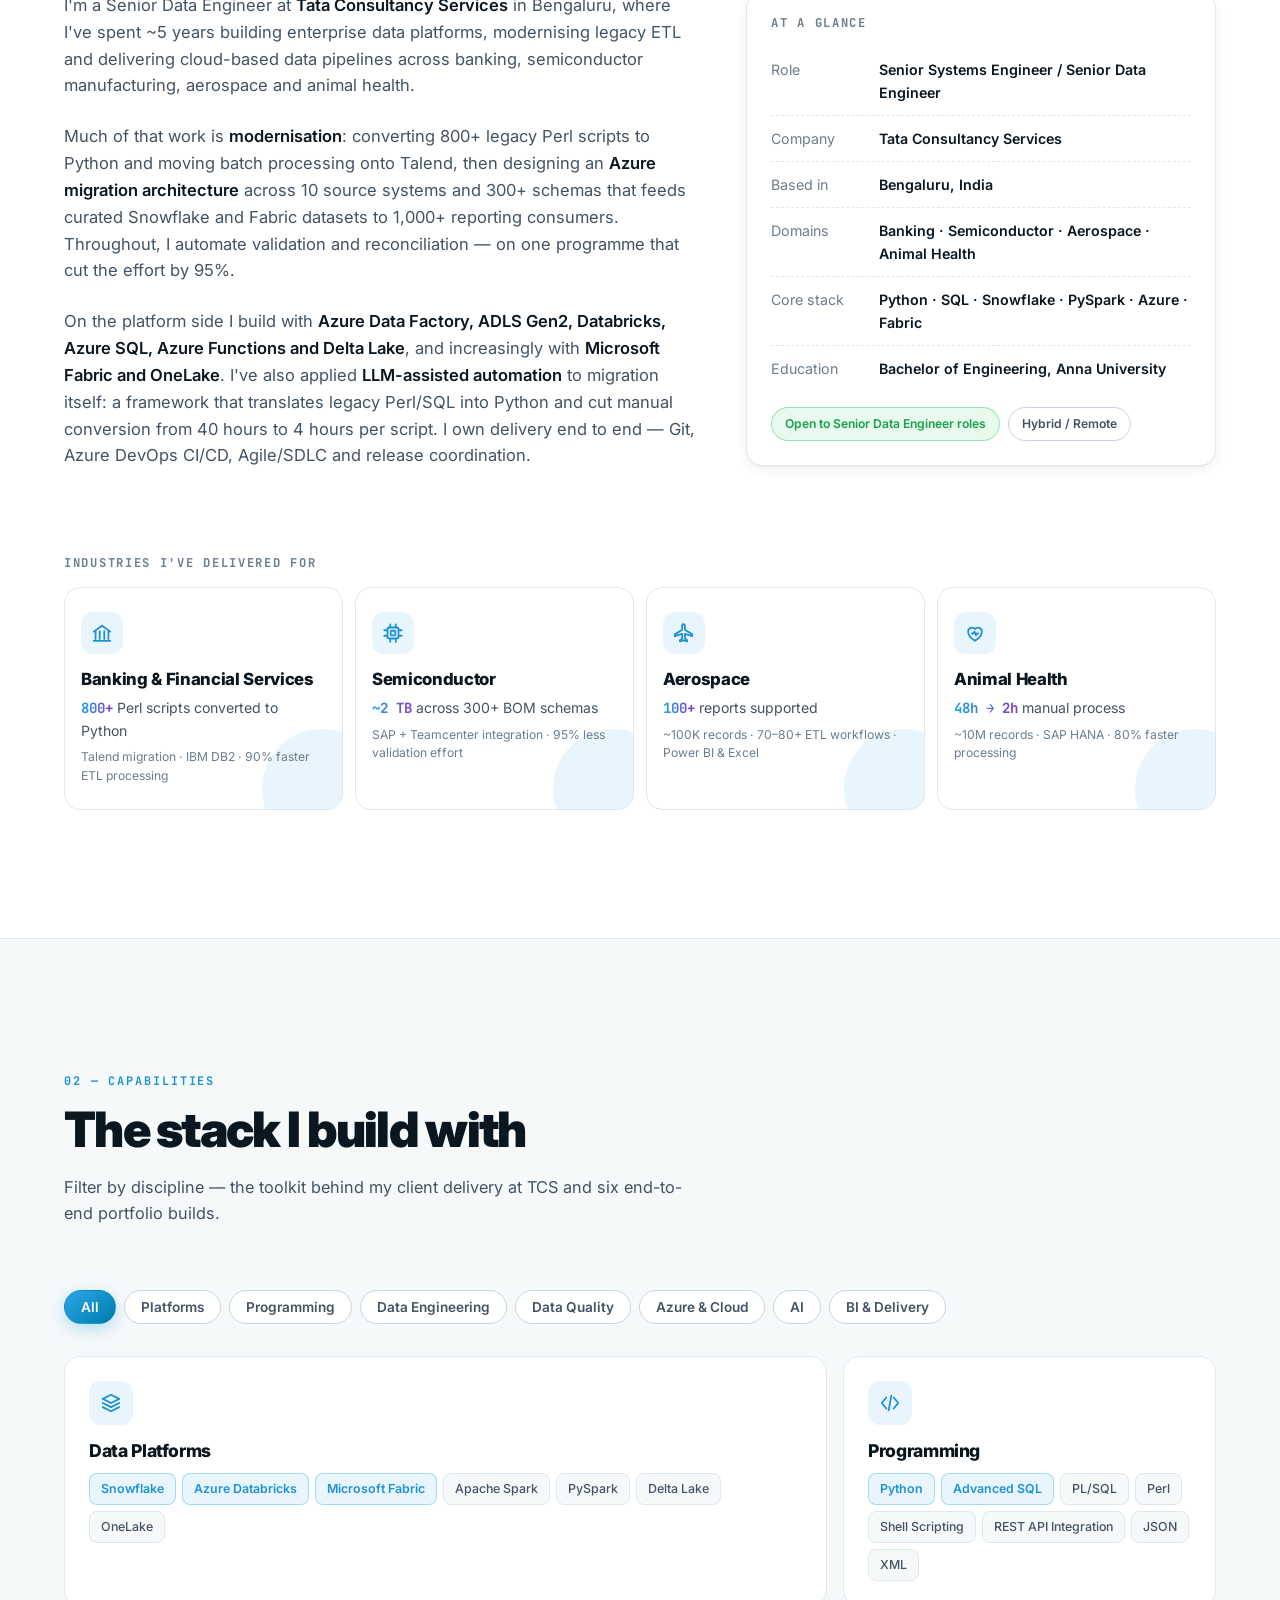
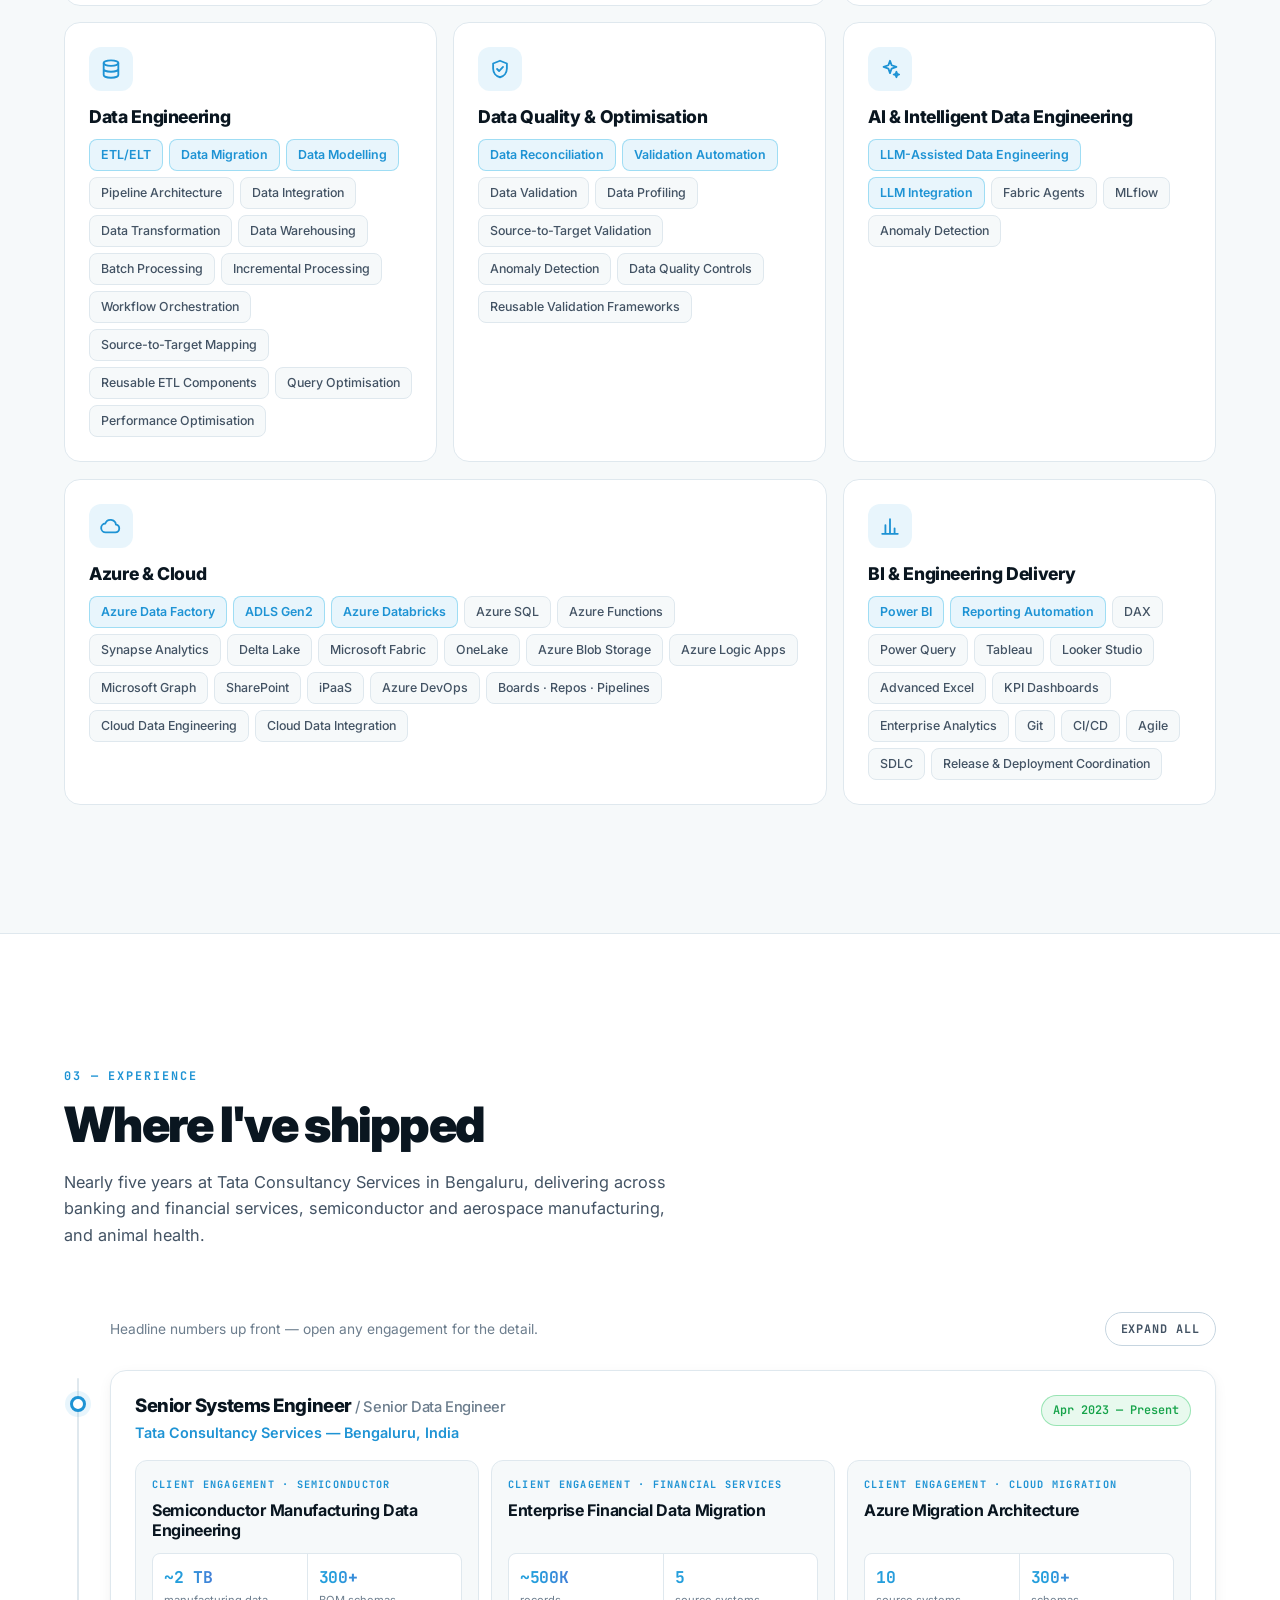
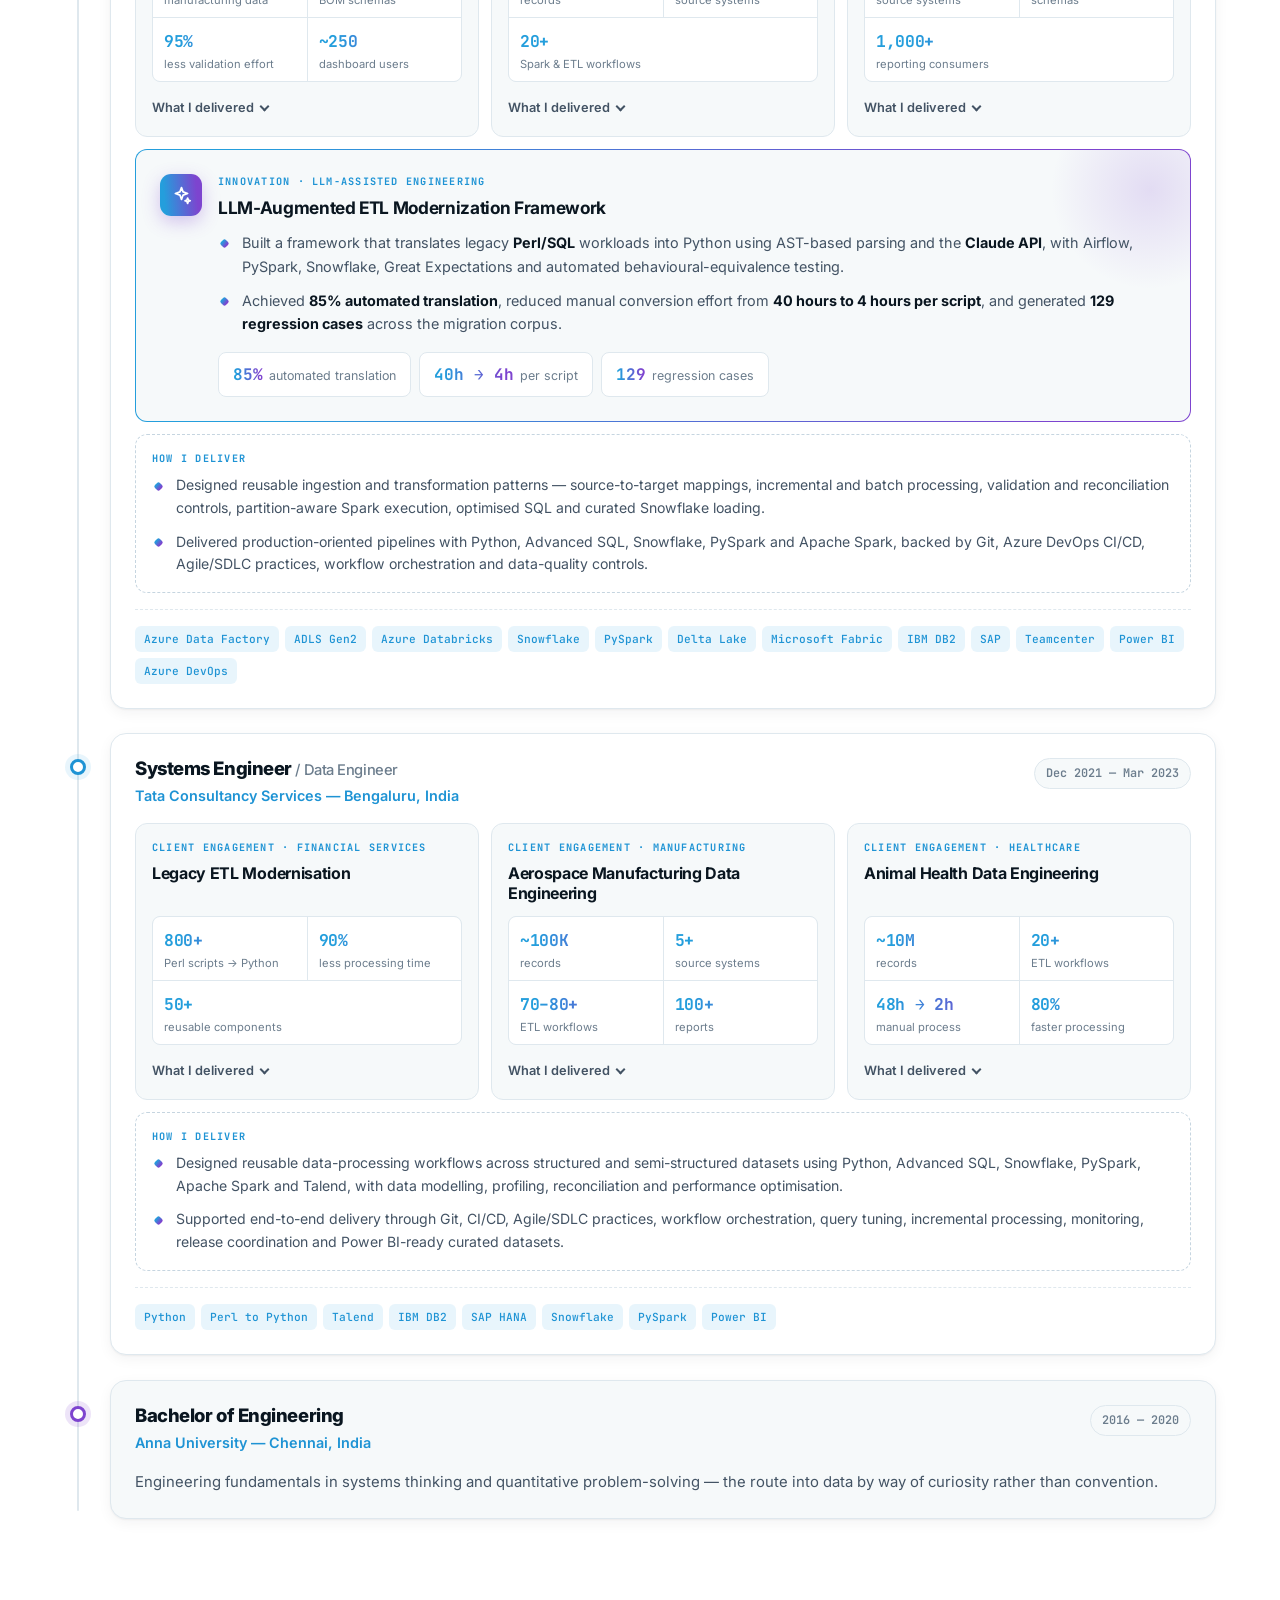
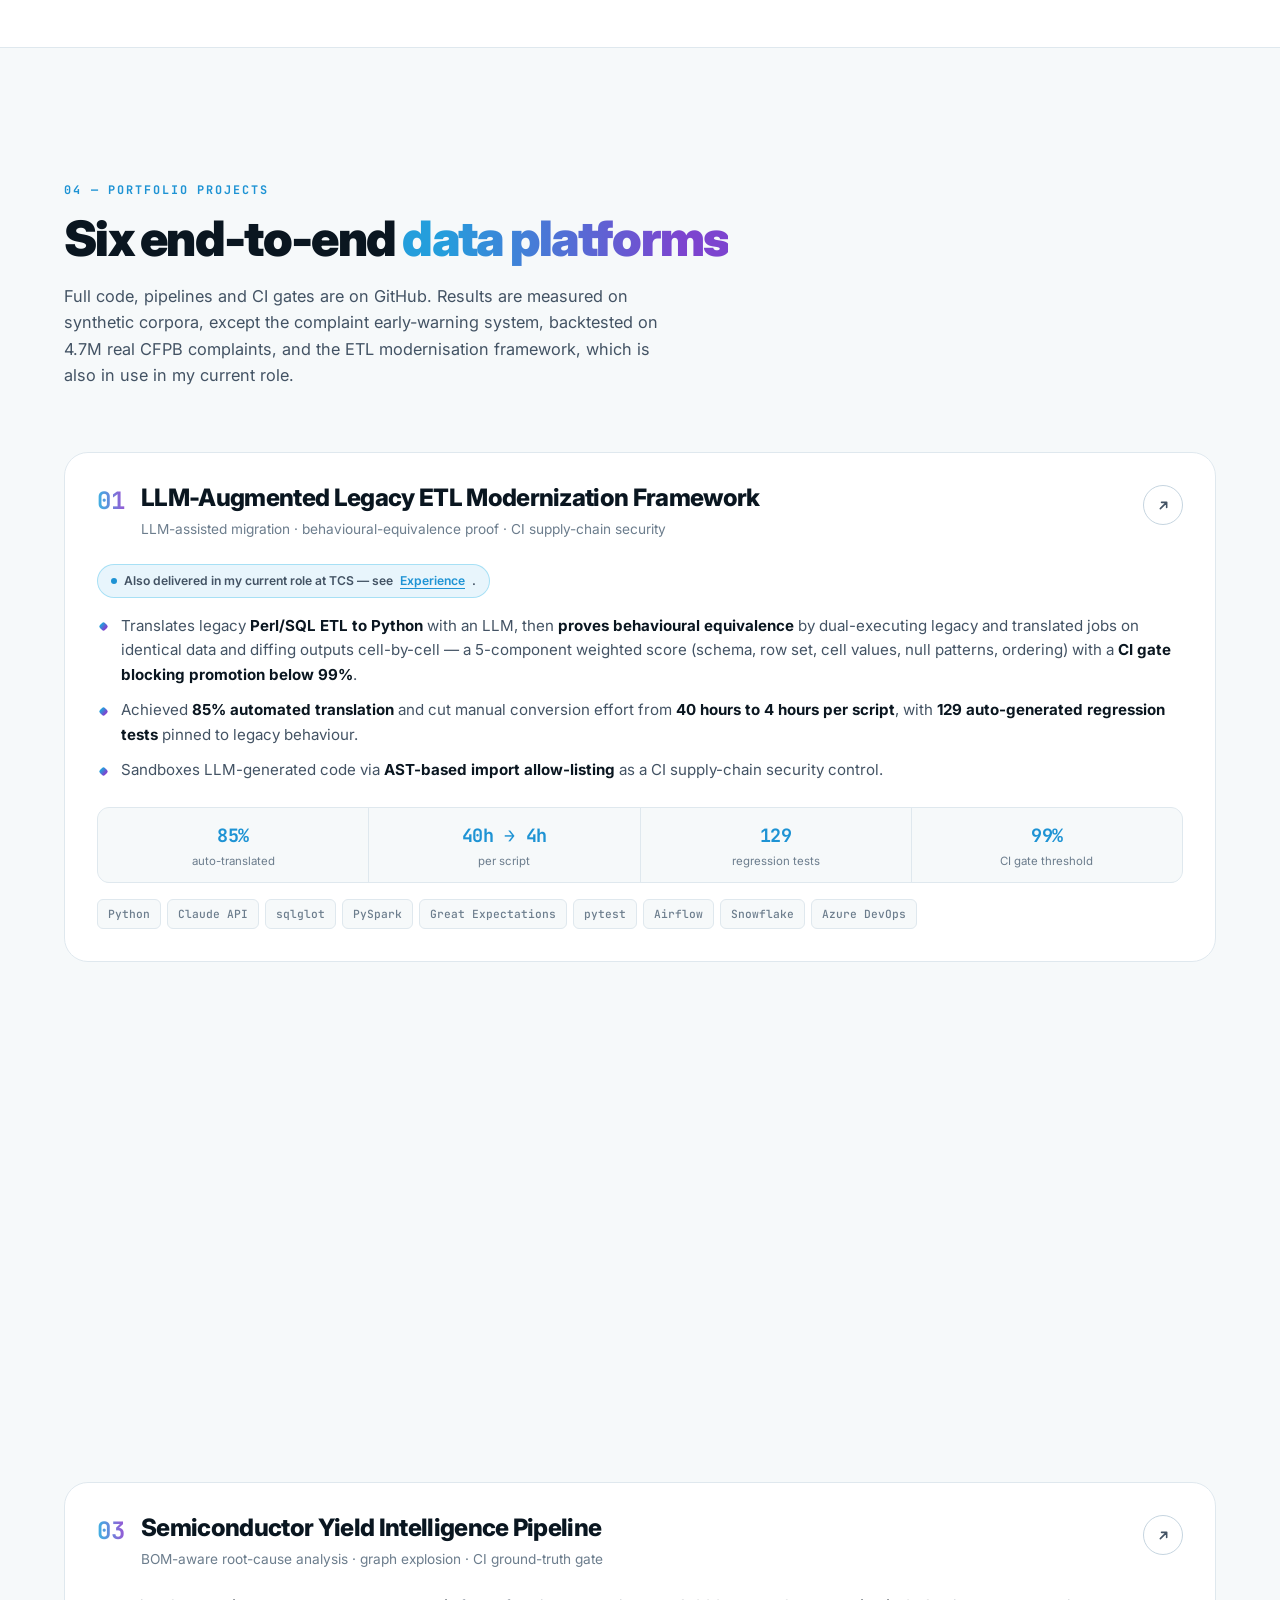
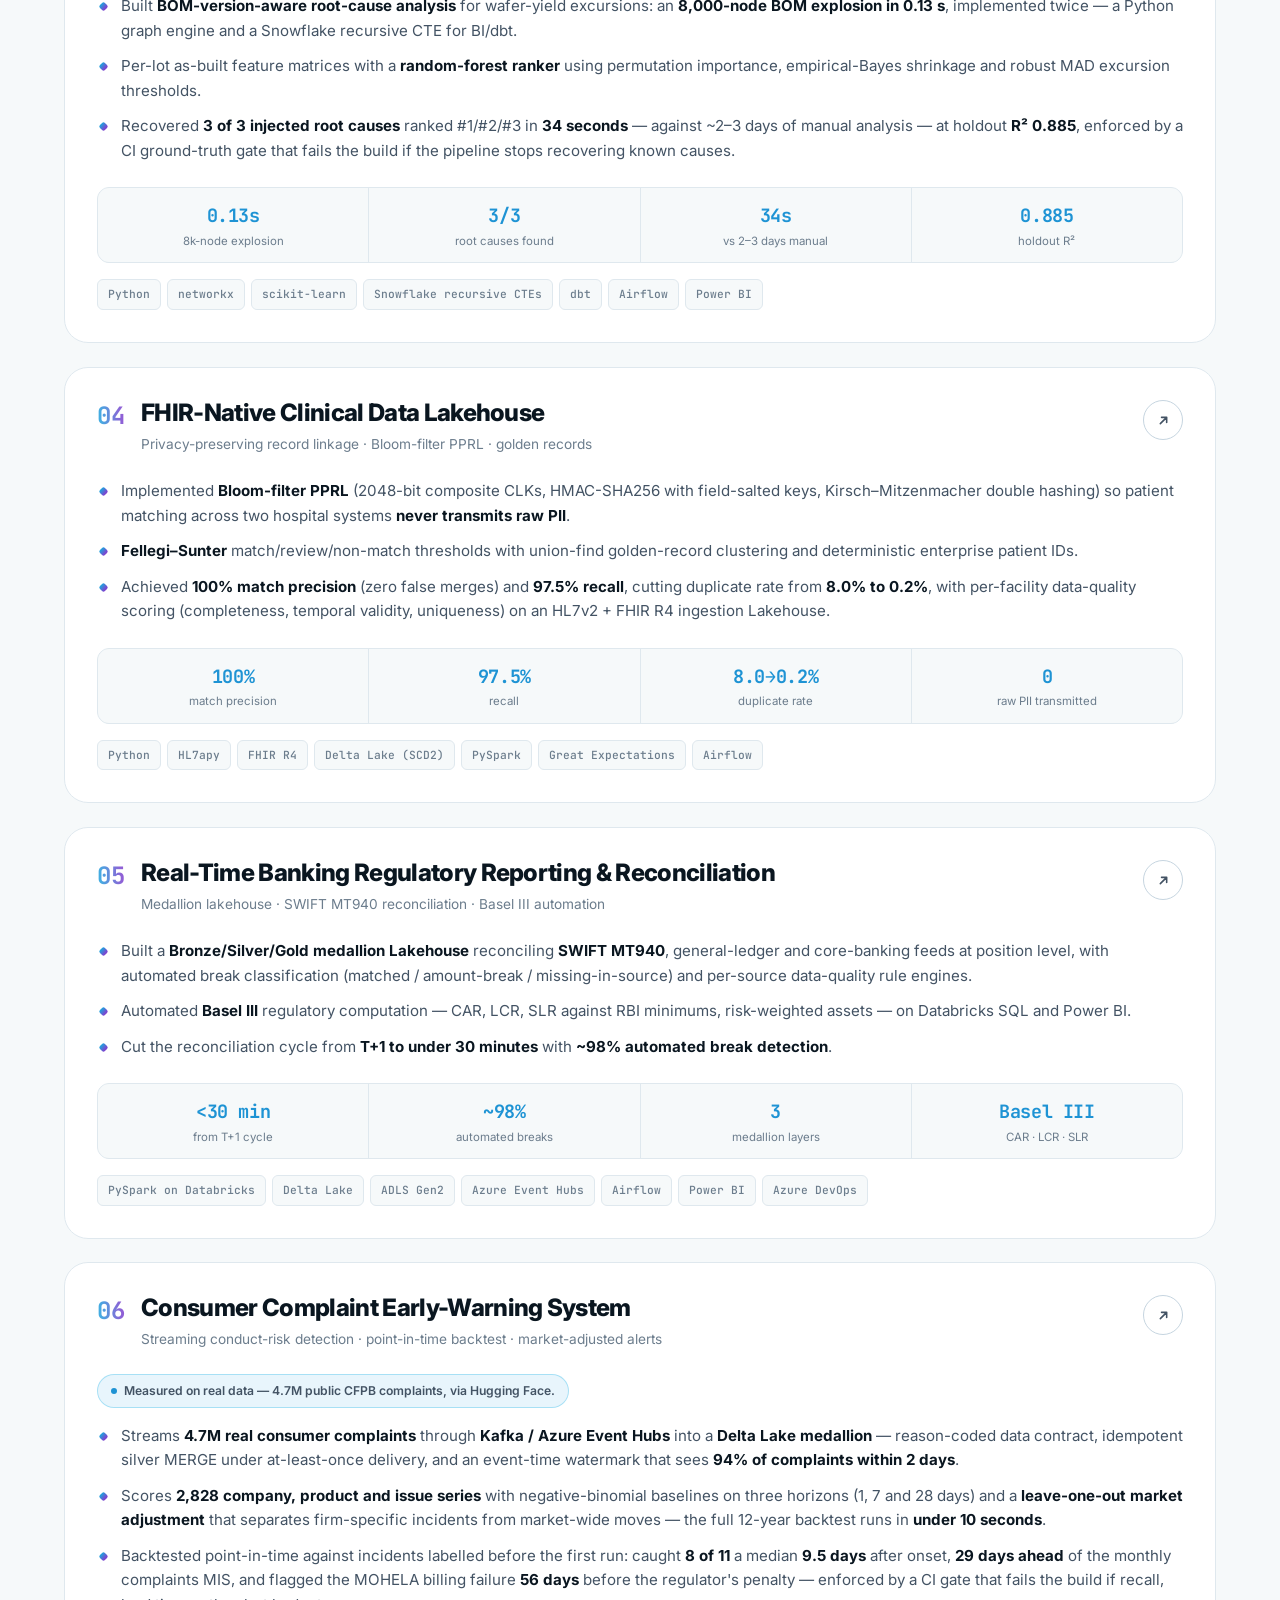
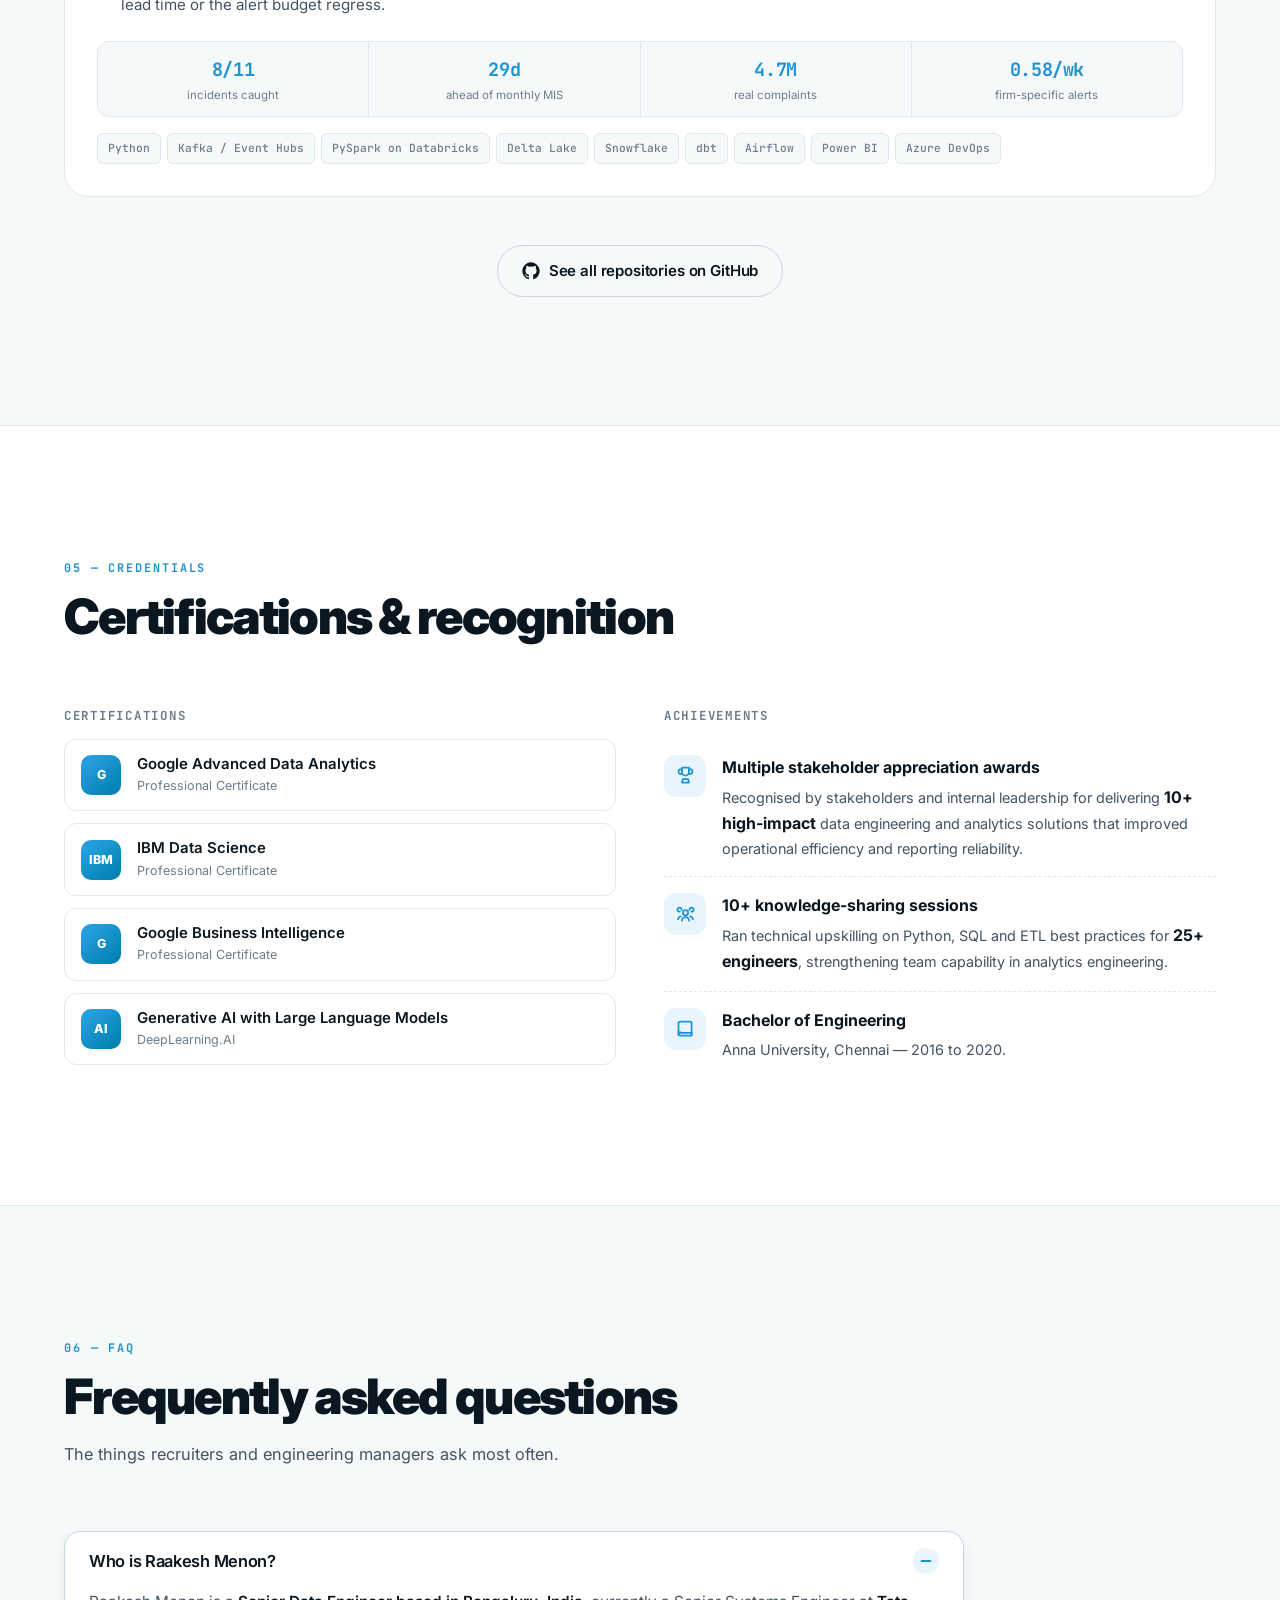
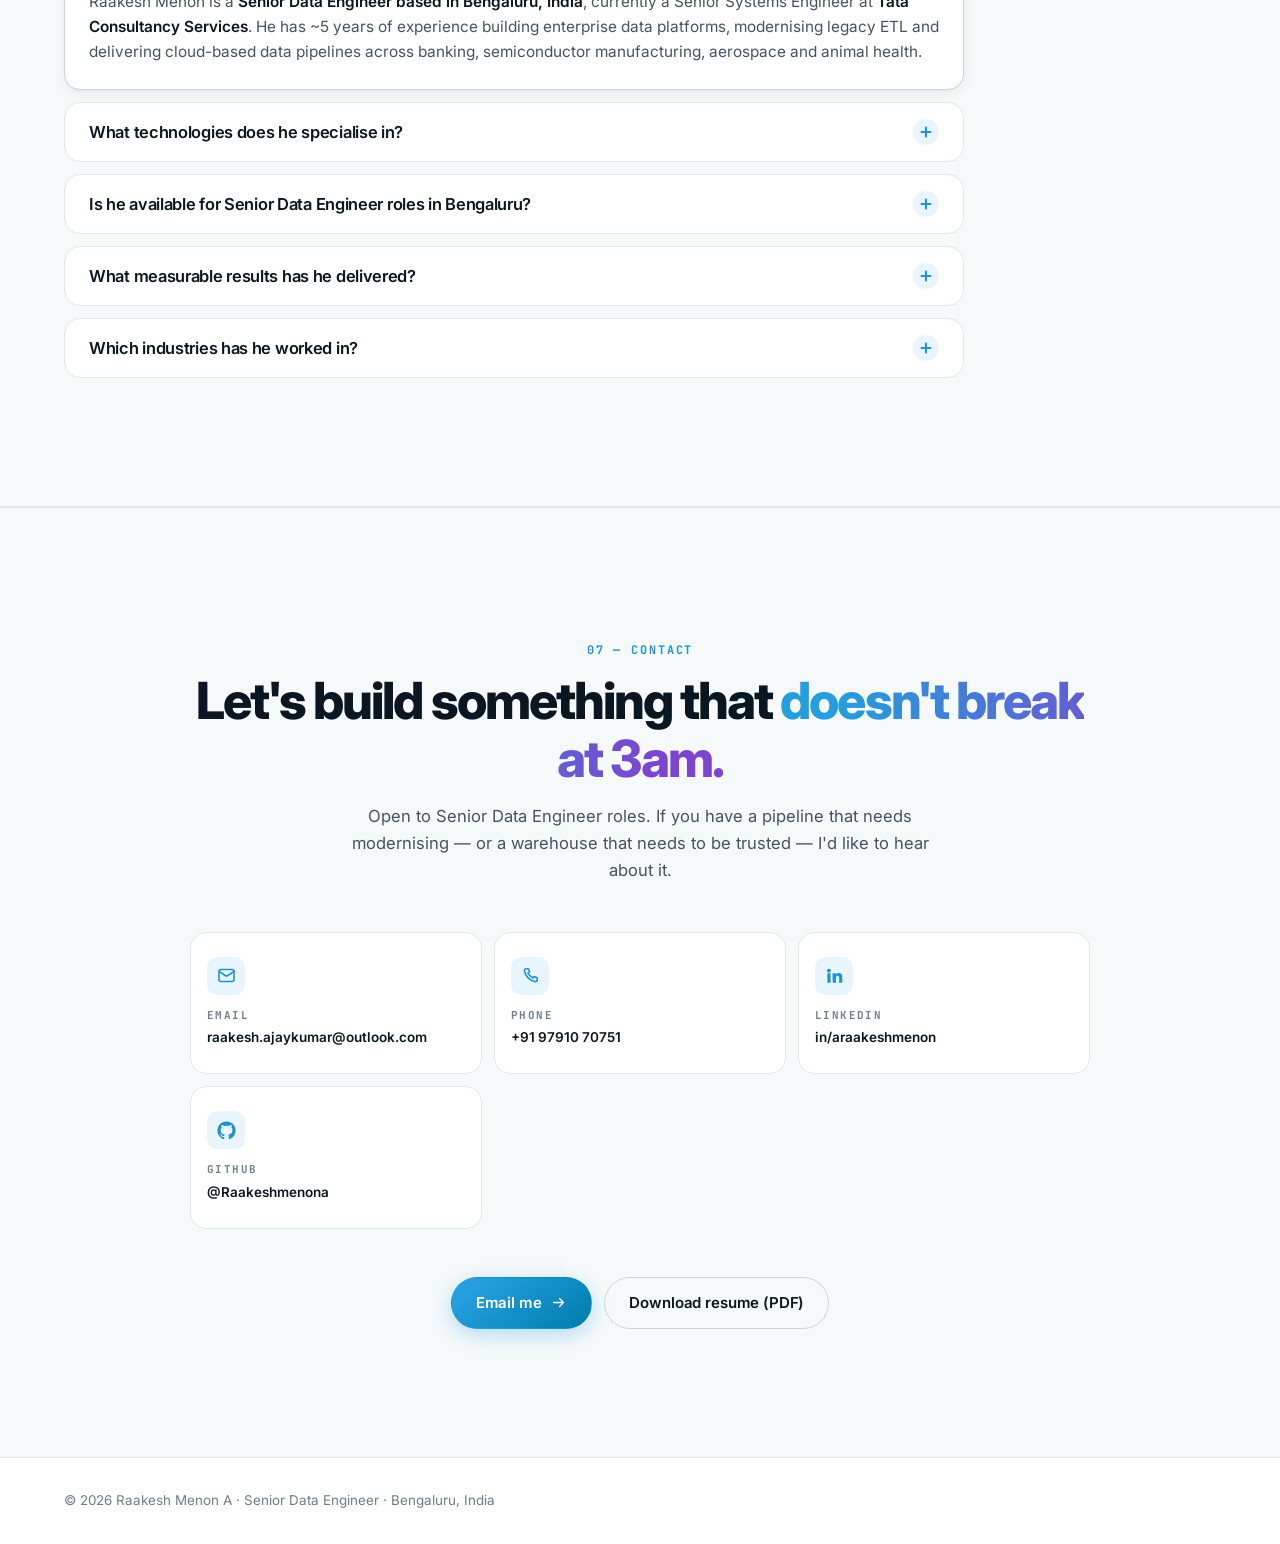
==== commit e58d0930: "Remove Training-Data Intake Gate project Back to six projects: drops card 07, its JSON-LD entry and " ====
--- a/index.html
+++ b/index.html
@@ -245,7 +245,7 @@
       "@id": "https://raakeshmenona.github.io/#projects",
       "name": "Data engineering projects by Raakesh Menon",
       "itemListOrder": "https://schema.org/ItemListOrderAscending",
-      "numberOfItems": 7,
+      "numberOfItems": 6,
       "itemListElement": [
         {
           "@type": "ListItem",
@@ -325,20 +325,6 @@
             "name": "Consumer Complaint Early-Warning System",
             "description": "Streams 4.7 million real CFPB complaints through Kafka / Event Hubs into a Delta Lake medallion and detects conduct-risk incidents with negative-binomial baselines on three horizons and a leave-one-out market adjustment. Backtested point-in-time: 8 of 11 labelled incidents caught, a median 29 days ahead of the monthly complaints MIS.",
             "codeRepository": "https://github.com/Raakeshmenona/complaint-early-warning-system",
-            "programmingLanguage": "Python",
-            "author": {
-              "@id": "https://raakeshmenona.github.io/#person"
-            }
-          }
-        },
-        {
-          "@type": "ListItem",
-          "position": 7,
-          "item": {
-            "@type": "SoftwareSourceCode",
-            "name": "Training-Data Intake Gate",
-            "description": "Decides whether open datasets are safe to fine-tune on: 1.77 million records from seven Hugging Face instruction datasets through a PySpark and Delta Lake medallion, with content-based licence lineage, benchmark-contamination, PII and near-duplicate checks, per-use-case verdicts and a live evidence report.",
-            "codeRepository": "https://github.com/Raakeshmenona/training-data-intake-gate",
             "programmingLanguage": "Python",
             "author": {
               "@id": "https://raakeshmenona.github.io/#person"
@@ -672,7 +658,7 @@
     <div class="section__head reveal">
       <span class="kicker">02 — Capabilities</span>
       <h2 class="section__title">The stack I build with</h2>
-      <p class="section__sub">Filter by discipline — the toolkit behind my client delivery at TCS and seven end-to-end portfolio builds.</p>
+      <p class="section__sub">Filter by discipline — the toolkit behind my client delivery at TCS and six end-to-end portfolio builds.</p>
     </div>
 
     <div class="filter-bar reveal">
@@ -941,12 +927,11 @@
   <div class="container">
     <div class="section__head reveal">
       <span class="kicker">04 — Portfolio projects</span>
-      <h2 class="section__title">Seven end-to-end <span class="grad">data platforms</span></h2>
+      <h2 class="section__title">Six end-to-end <span class="grad">data platforms</span></h2>
       <p class="section__sub">
         Full code, pipelines and CI gates are on GitHub. Results are measured on synthetic corpora,
-        except the complaint early-warning system, backtested on 4.7M real CFPB complaints, the
-        training-data intake gate, run on 1.77M real Hugging Face records, and the ETL modernisation
-        framework, which is also in use in my current role.
+        except the complaint early-warning system, backtested on 4.7M real CFPB complaints, and the
+        ETL modernisation framework, which is also in use in my current role.
       </p>
     </div>
 
@@ -1134,38 +1119,6 @@
 
         <div class="project__stack">
           <span>Python</span><span>Kafka / Event Hubs</span><span>PySpark on Databricks</span><span>Delta Lake</span><span>Snowflake</span><span>dbt</span><span>Airflow</span><span>Power BI</span><span>Azure DevOps</span>
-        </div>
-      </article>
-
-      <article class="project reveal" data-reveal-delay="160">
-        <div class="project__head">
-          <span class="project__idx">07</span>
-          <div class="project__heading">
-            <h3 class="project__title">Training-Data Intake Gate</h3>
-            <p class="project__tag">Licence lineage · benchmark contamination · PII · deduplication — before data reaches a fine-tune</p>
-          </div>
-          <a class="project__link" href="https://github.com/Raakeshmenona/training-data-intake-gate" target="_blank" rel="noopener noreferrer" aria-label="View training-data-intake-gate on GitHub">
-            <svg viewBox="0 0 24 24" fill="none" stroke="currentColor" stroke-width="2" stroke-linecap="round" stroke-linejoin="round"><path d="M8 16 16 8M9.5 8H16v6.5"/></svg>
-          </a>
-        </div>
-
-        <p class="project__note">Measured on real data — 1.77M Hugging Face records. <a href="https://raakeshmenona.github.io/training-data-intake-gate/" target="_blank" rel="noopener noreferrer">Live evidence report</a></p>
-
-        <ul class="bullets">
-          <li>Checks <b>seven widely used instruction datasets</b> on Hugging Face before fine-tuning — <b>1.77M records</b> through a <b>PySpark + Delta Lake medallion</b> with revision-pinned ingestion, five source shapes mapped to one data contract, and a single-pass MinHash / n-gram / PII scan that runs in <b>about four minutes</b> on a laptop.</li>
-          <li>Traces licence lineage from content, not dataset cards: an LSH near-duplicate graph plus Spark SQL over Hub publication dates showed a dataset declaring <b>CC-BY-4.0</b> whose distinctive prompts are <b>94% from a non-commercial dataset</b> — cross-checked at <b>91% agreement</b> against provenance labels the pipeline never saw.</li>
-          <li>Found <b>70 benchmark test items</b> (MMLU, GSM8K) inside training data and private-key material in a 1M-row chat corpus; YAML policies per use case turn the evidence into verdicts, a remediated and PII-redacted training mix, and a draft <b>EU AI Act</b> training-content summary.</li>
-        </ul>
-
-        <div class="project__metrics">
-          <div><b>1.77M</b><span>records checked</span></div>
-          <div><b>94%</b><span>prompts traced to a non-commercial source</span></div>
-          <div><b>70</b><span>benchmark test items found</span></div>
-          <div><b>~4 min</b><span>full run on a laptop</span></div>
-        </div>
-
-        <div class="project__stack">
-          <span>Python</span><span>PySpark</span><span>Delta Lake</span><span>Spark SQL</span><span>MinHash LSH</span><span>Hugging Face</span><span>pytest</span><span>GitHub Actions</span><span>GitHub Pages</span>
         </div>
       </article>
 
